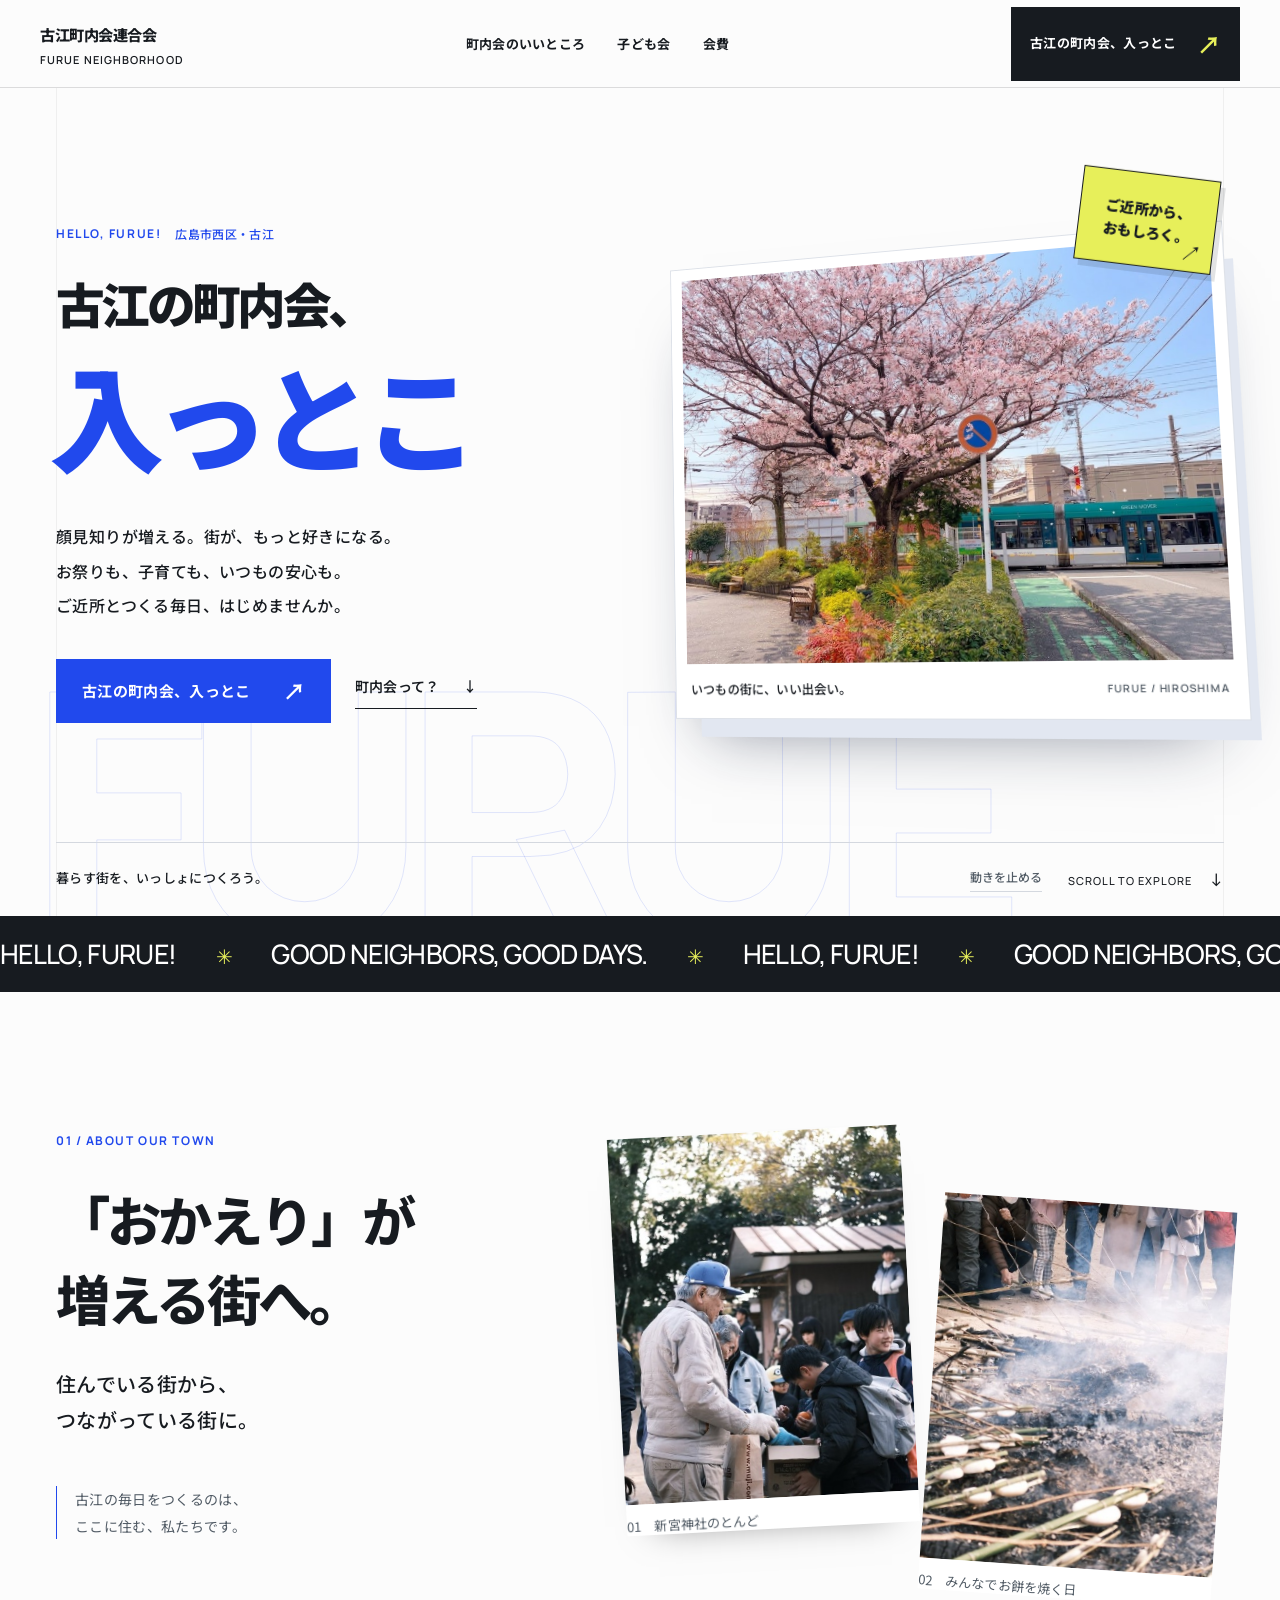
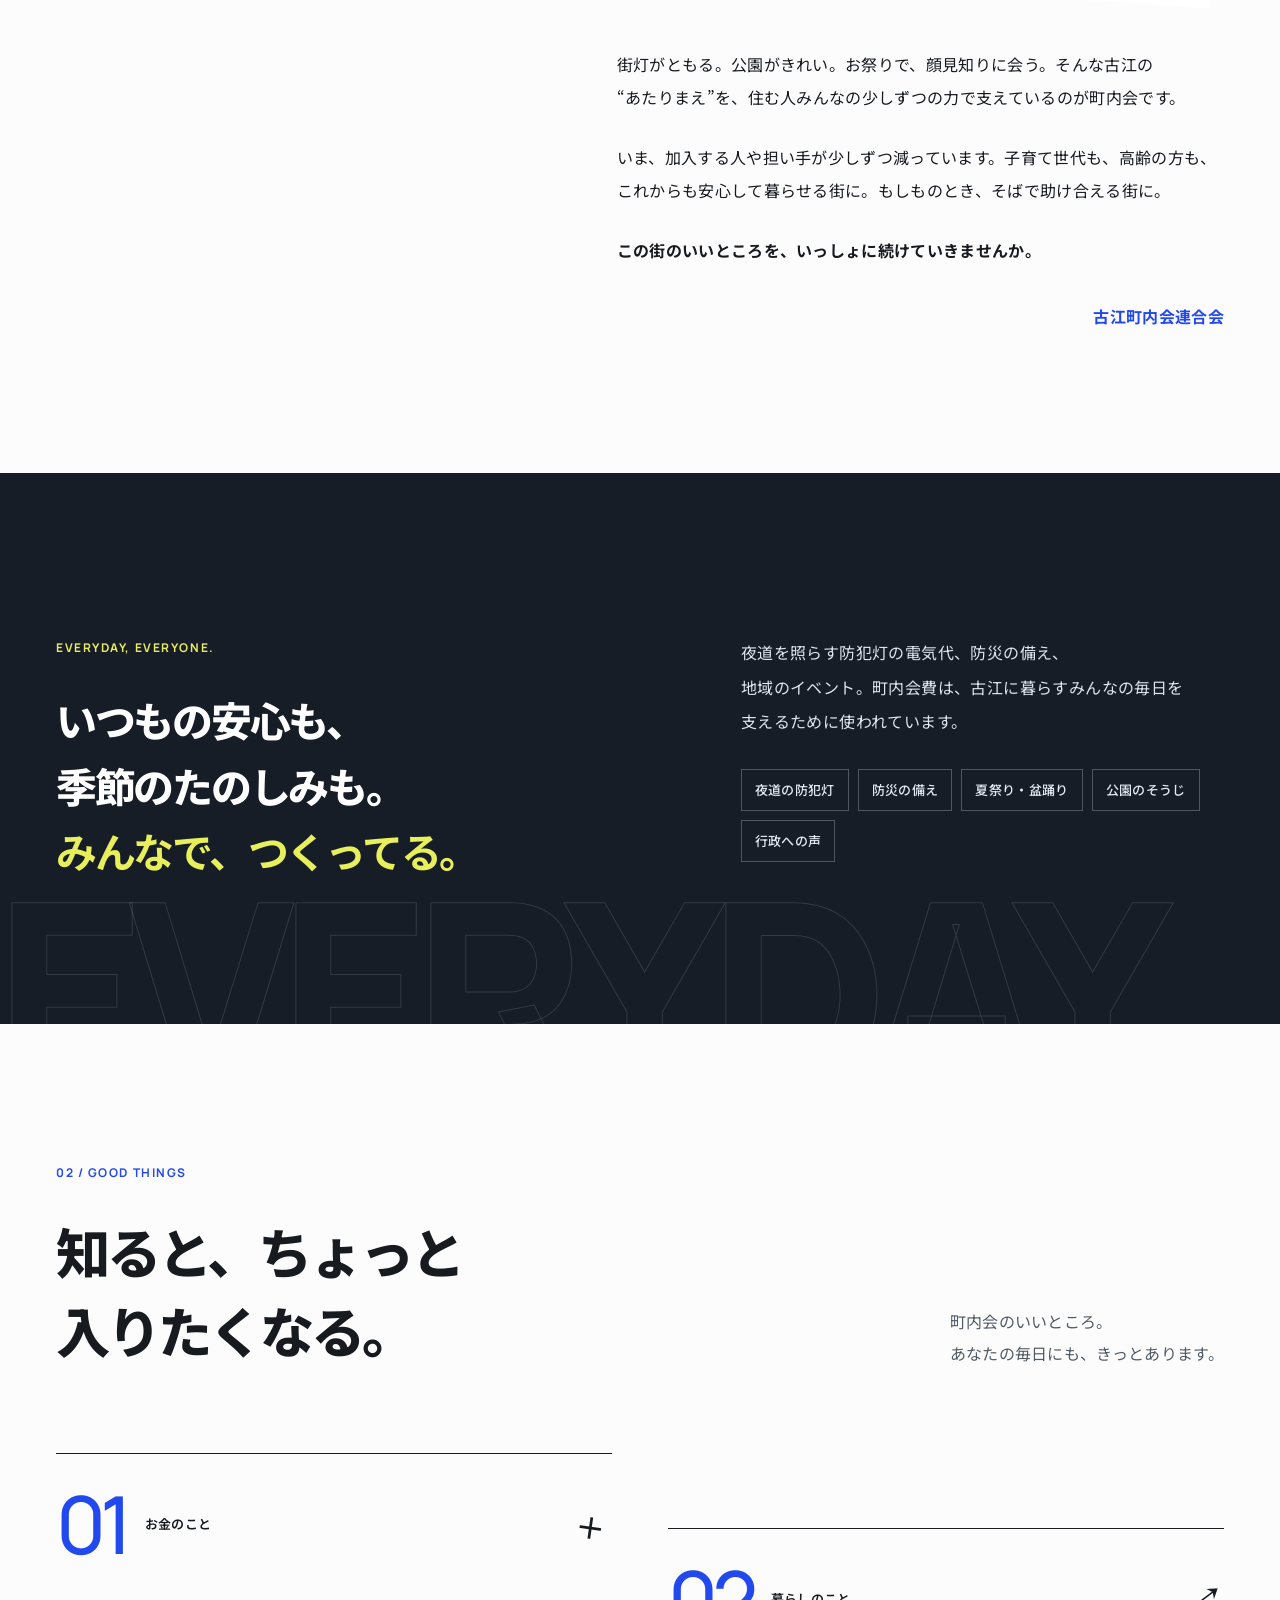
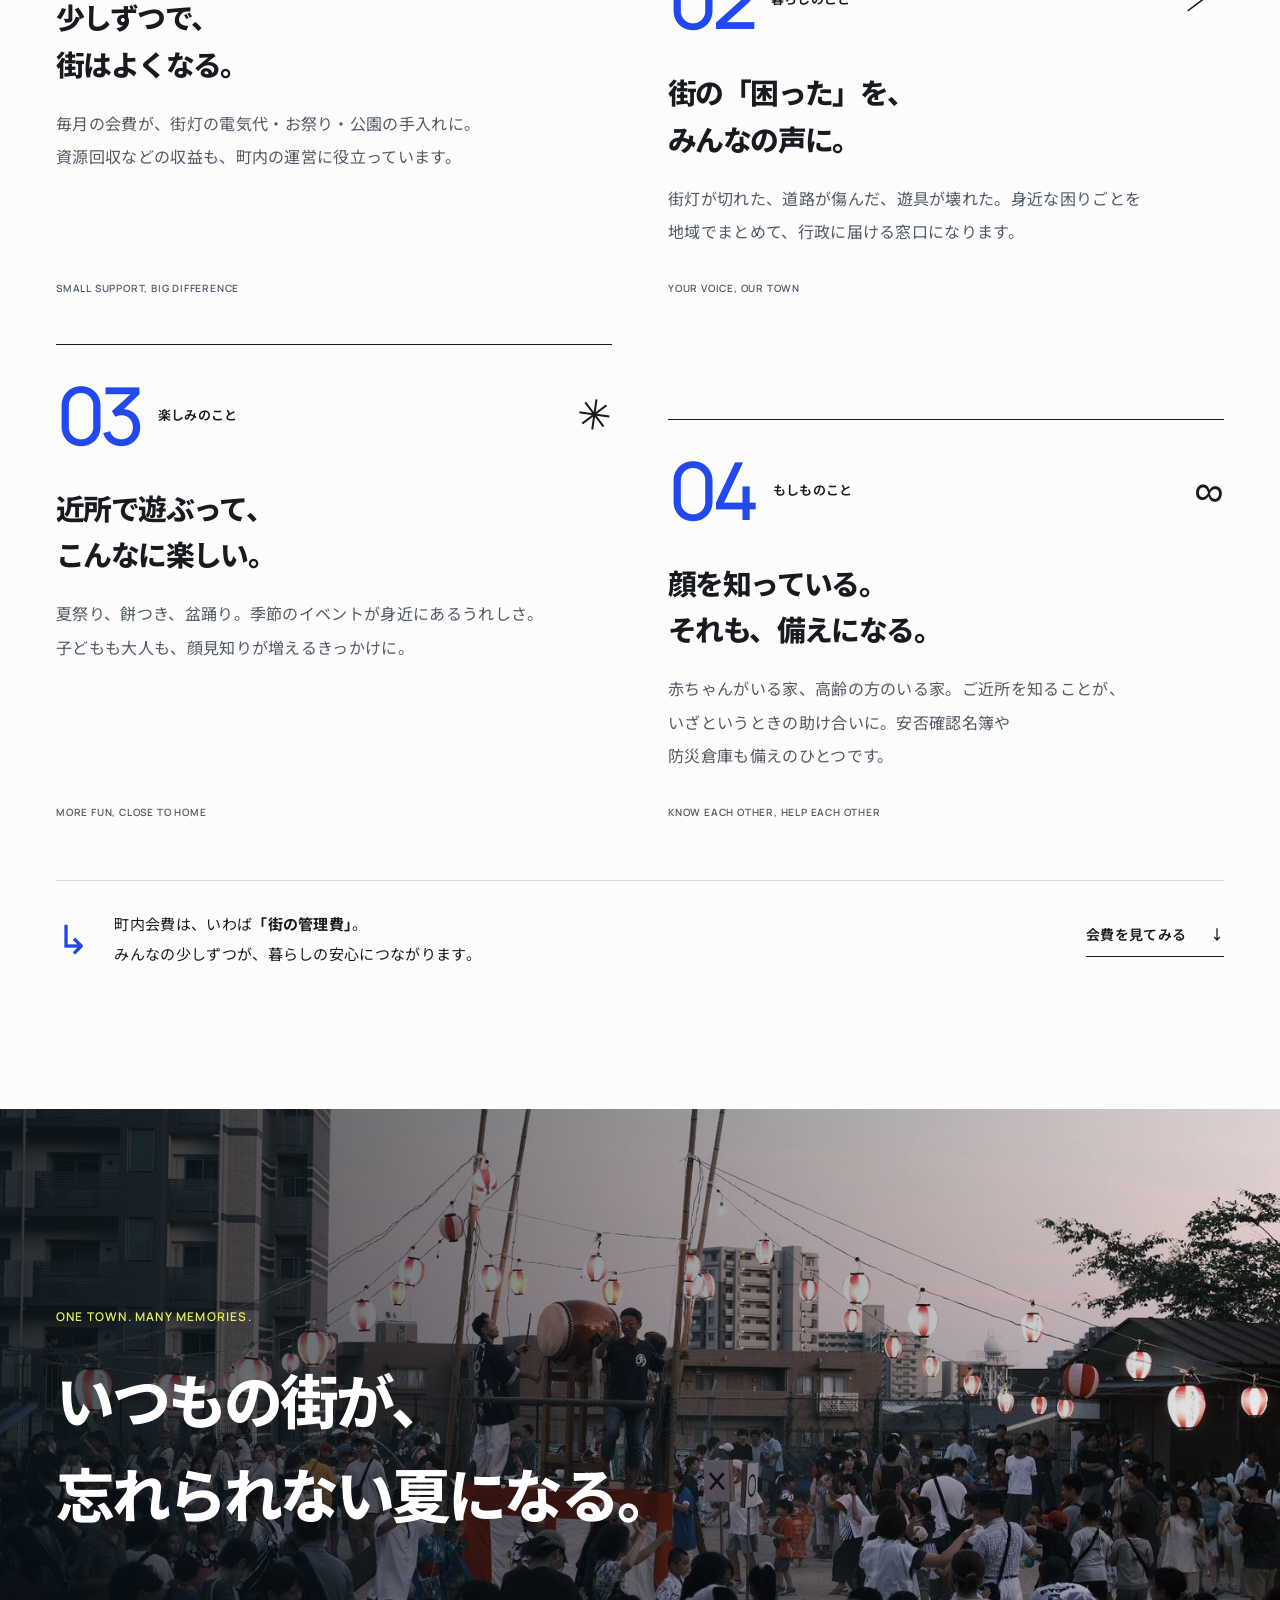
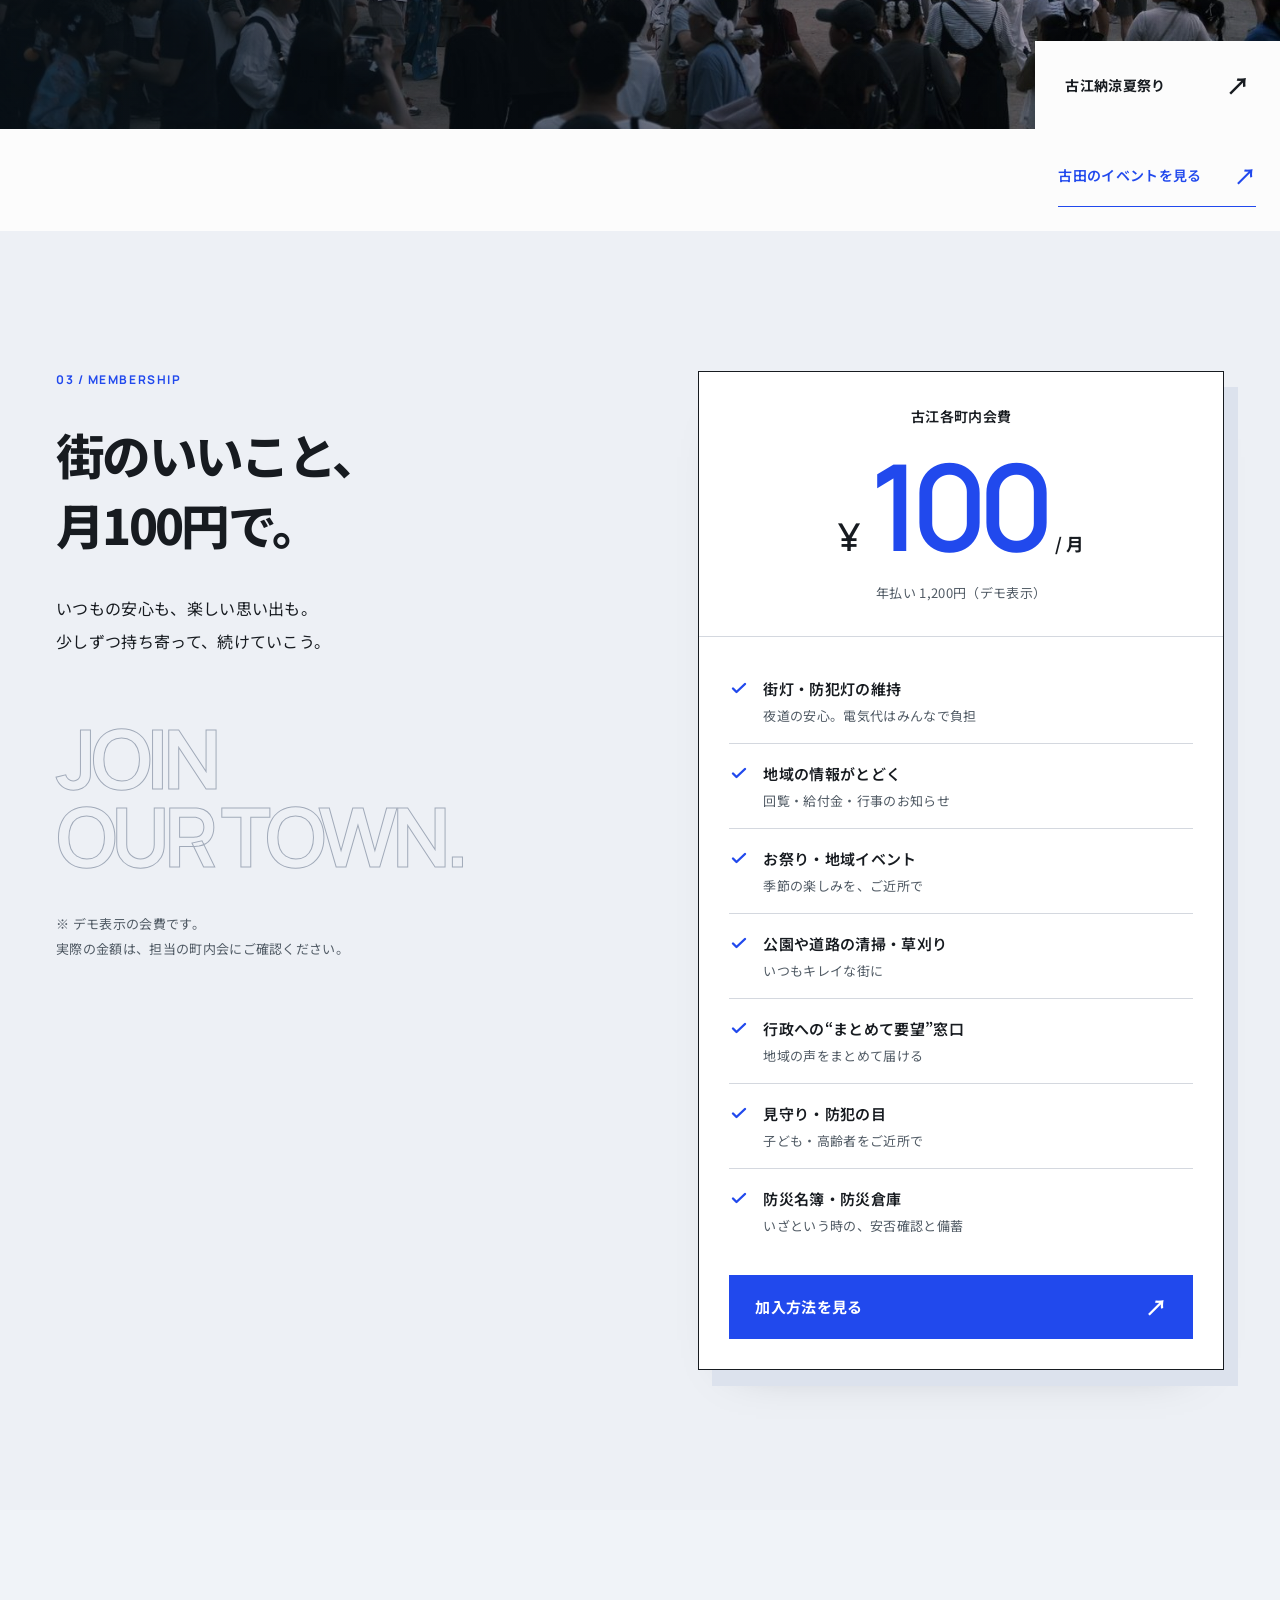
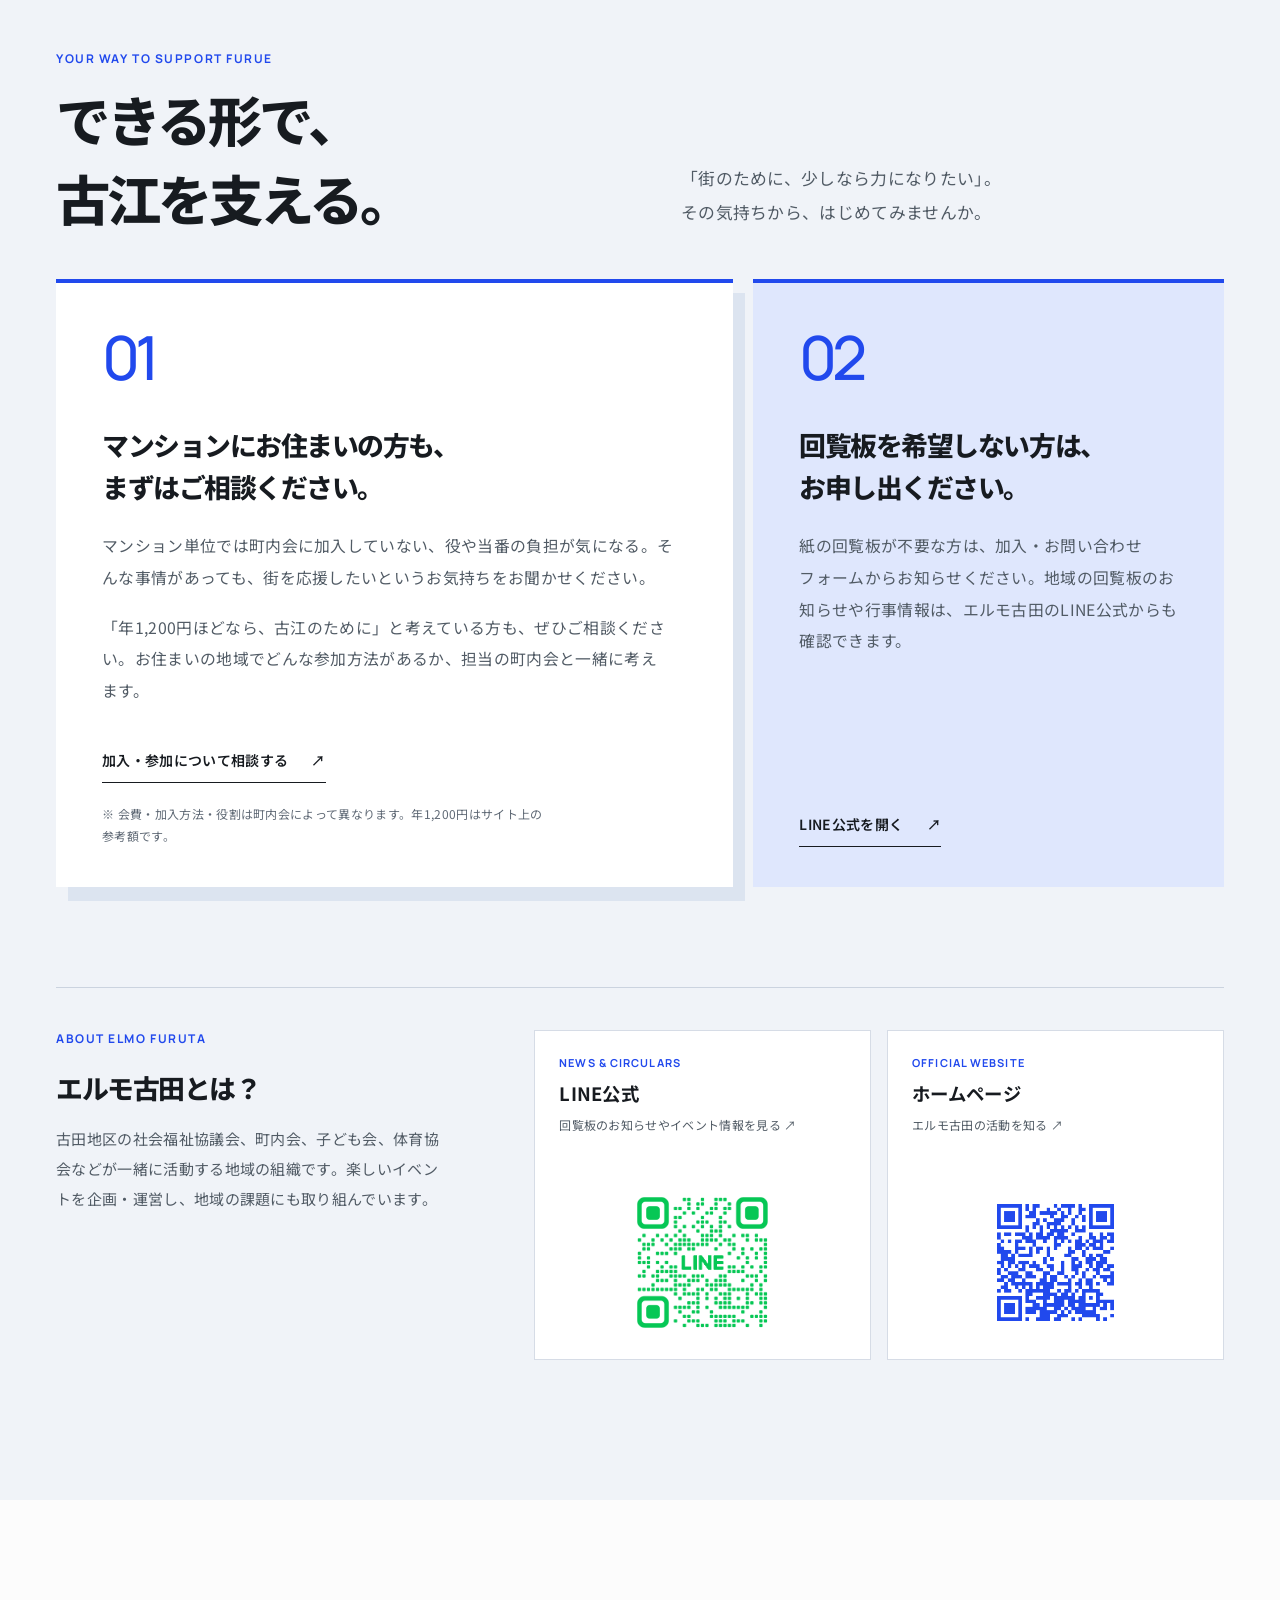
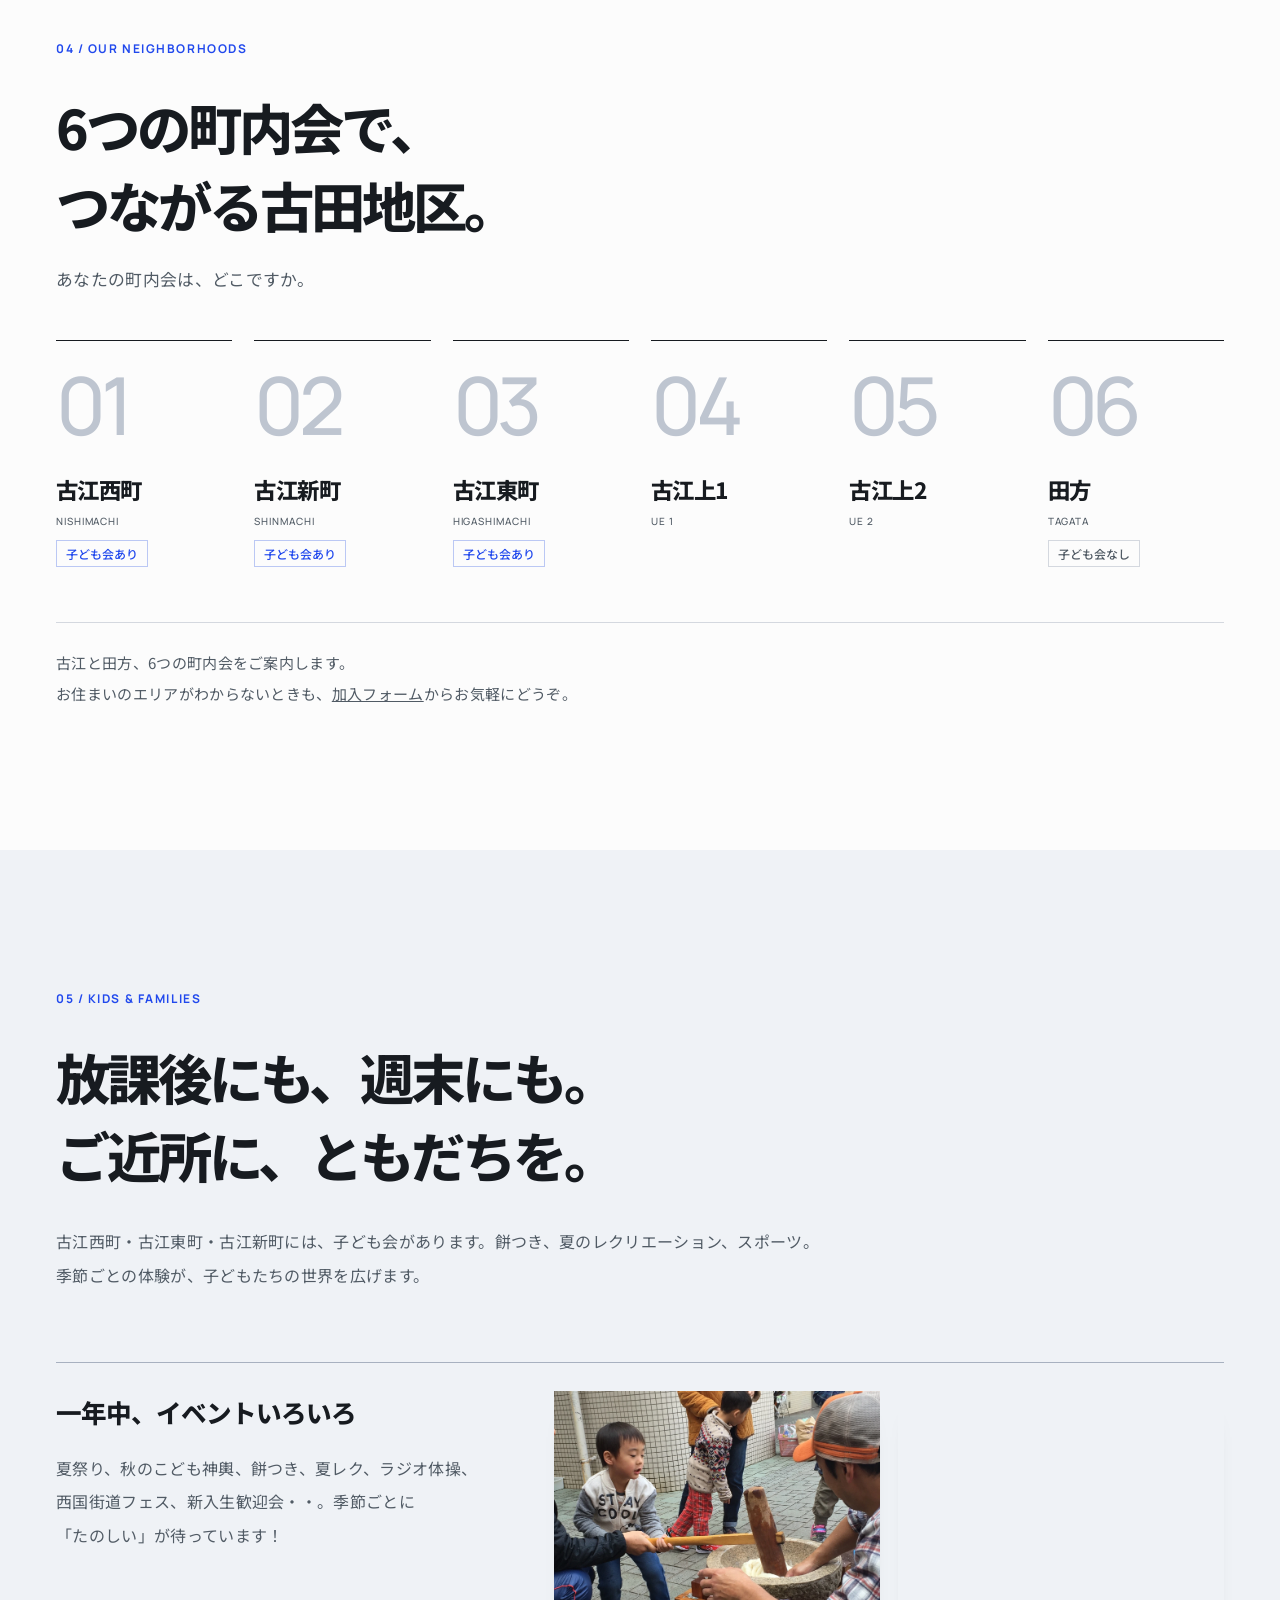
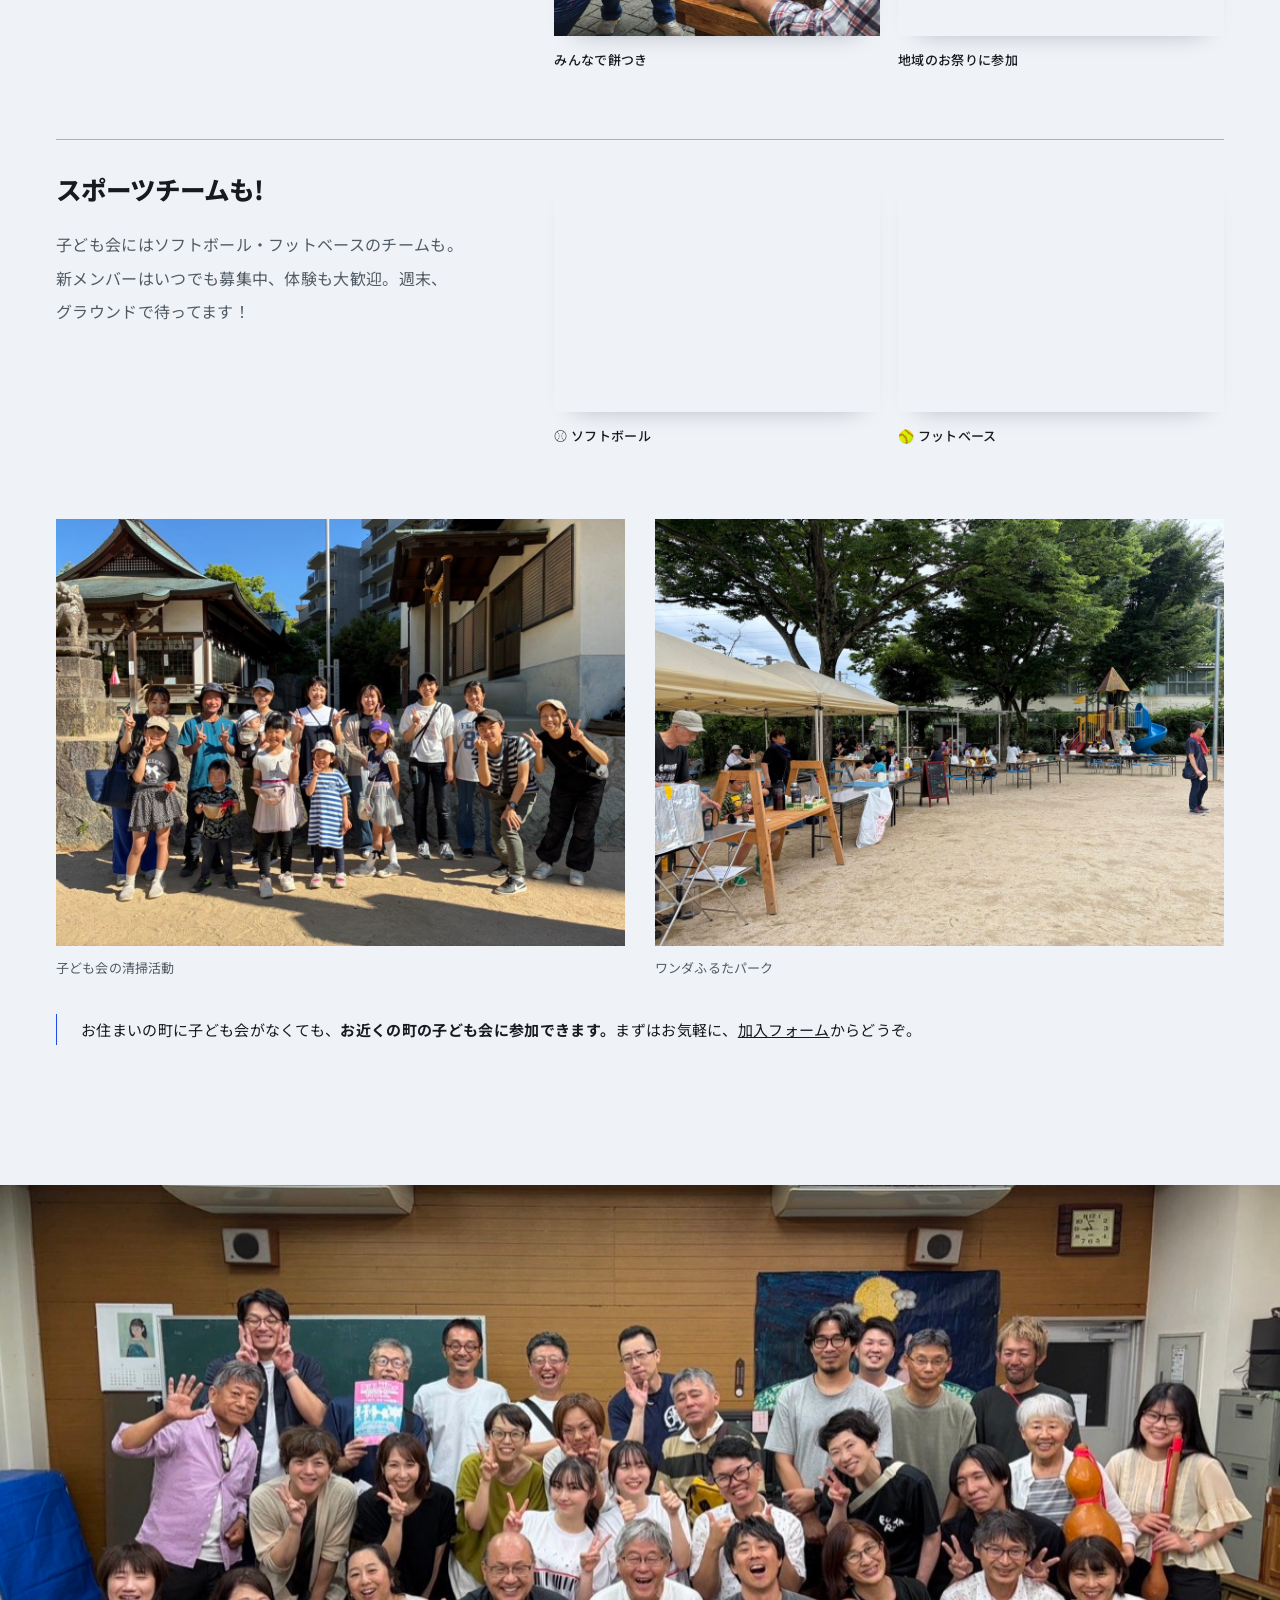
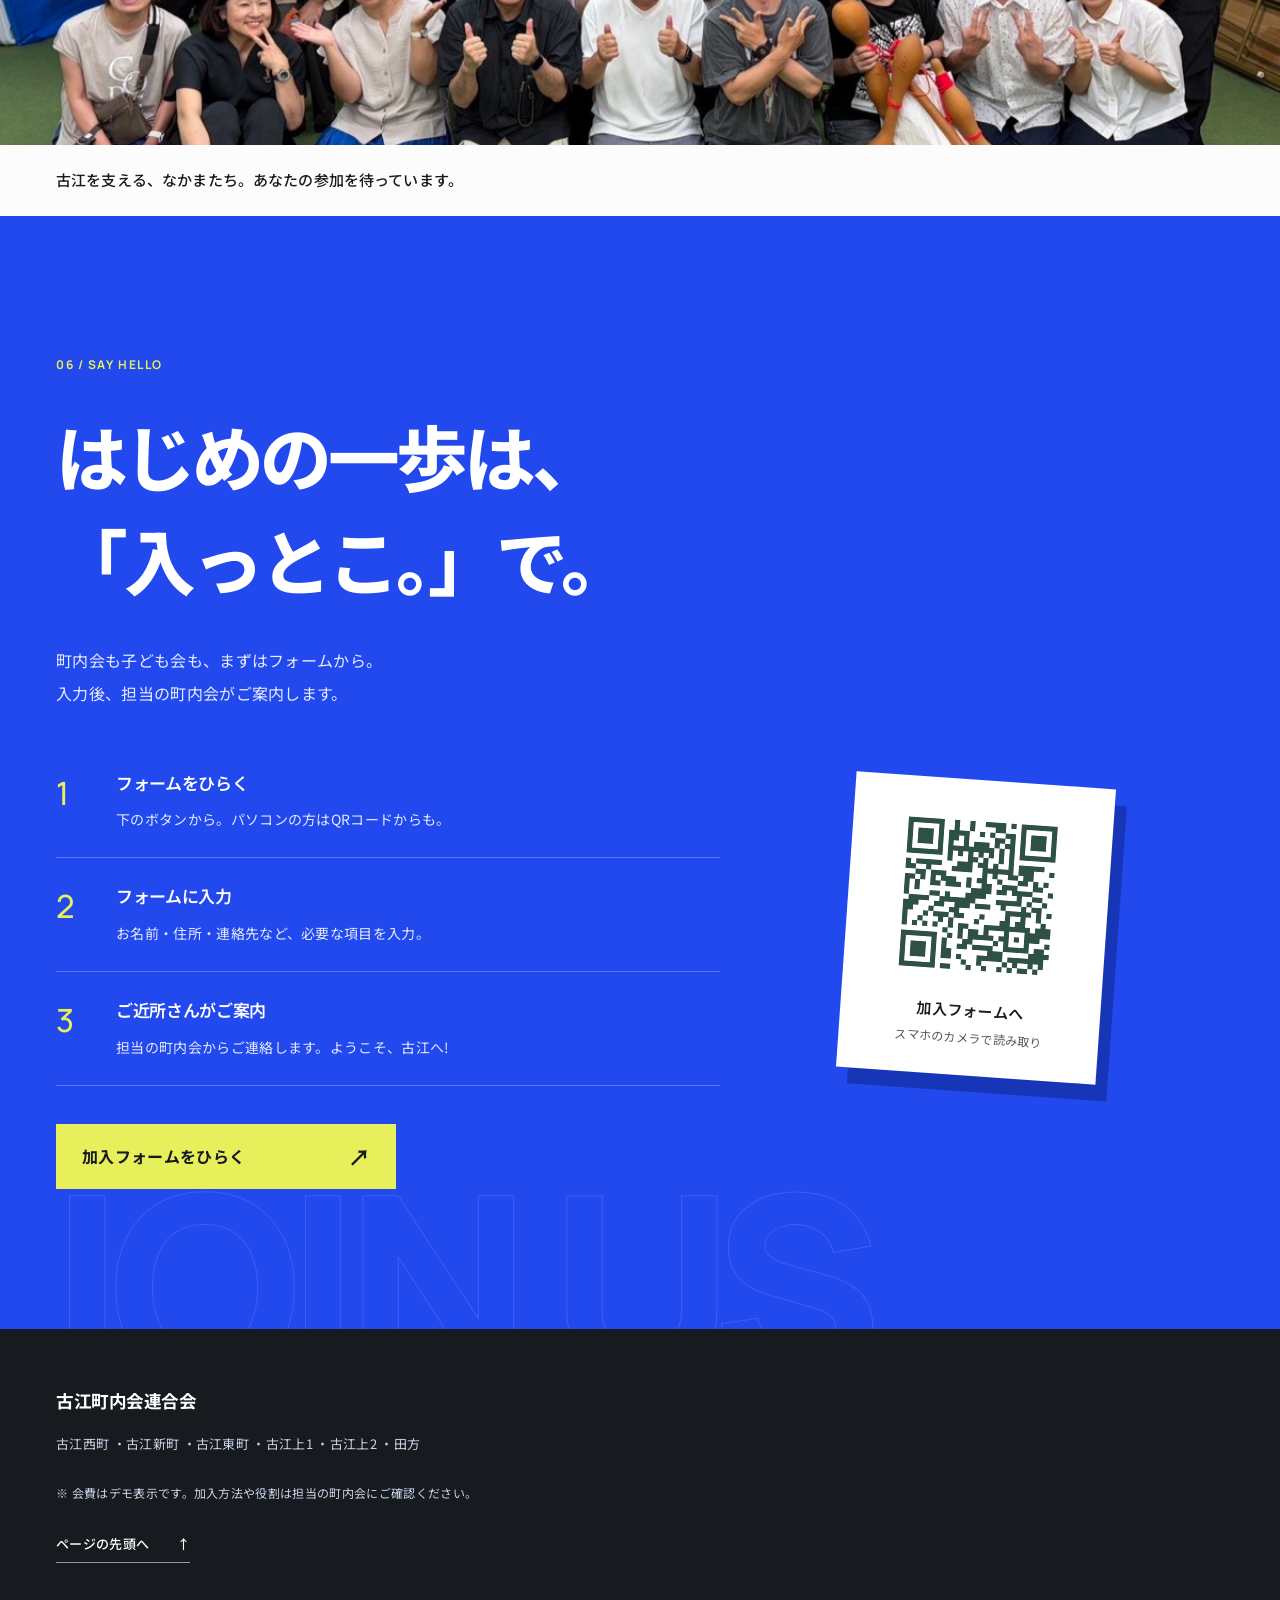
==== index.html @ 0a59c991 "Add Tagata neighborhood to site" ====
<!doctype html>
<html lang="ja" data-theme="light"><head><meta charset="utf-8"><meta name="viewport" content="width=device-width, initial-scale=1"><meta name="robots" content="noindex, nofollow"><meta name="theme-color" content="#244bea"><title>古江の町内会、入っとこ｜古江町内会連合会</title><meta name="description" content="お祭りも、子育ても、いつもの安心も。古江町内会の活動・会費・子ども会・加入方法をご案内します。"><link rel="preconnect" href="https://fonts.googleapis.com"><link rel="preconnect" href="https://fonts.gstatic.com" crossorigin><link href="https://fonts.googleapis.com/css2?family=Manrope:wght@400;500;600;700;800&family=Noto+Sans+JP:wght@400;500;600;700;800;900&display=swap" rel="stylesheet"><link rel="stylesheet" href="styles.css"><link rel="stylesheet" href="editorial.css"><link rel="stylesheet" href="support.css"></head><body><a class="skip-link" href="#main">本文へスキップ</a><div class="scroll-progress" aria-hidden="true"></div><header class="site-header"><a class="brand" href="#top" aria-label="古江町内会連合会 トップへ"><span>古江町内会連合会<small>FURUE NEIGHBORHOOD</small></span></a><nav aria-label="メインメニュー"><a href="#merit">町内会のいいところ</a><a href="#kids">子ども会</a><a href="#fee">会費</a></nav><a class="header-join" href="#join"><span class="header-join-label">古江の町内会、<br>入っとこ</span><span aria-hidden="true">↗</span></a></header>
<main id="main">
<section class="hero" id="top" data-parallax-scene><p class="hero-word" aria-hidden="true" data-parallax="0.12">FURUE</p><div class="hero-grid wrap"><div class="hero-copy"><p class="eyebrow">HELLO, FURUE! <span>広島市西区・古江</span></p><h1><span class="hero-title-top">古江の町内会、</span><span class="accent">入っとこ</span></h1><p class="hero-description"><span class="phrase">顔見知りが増える。</span><span class="phrase">街が、</span><span class="phrase">もっと好きになる。</span><br><span class="phrase">お祭りも、</span><span class="phrase">子育ても、</span><span class="phrase">いつもの安心も。</span><br><span class="phrase">ご近所とつくる毎日、</span><span class="phrase">はじめませんか。</span></p><div class="cta-row"><a class="btn btn-primary" href="#join">古江の町内会、入っとこ<span aria-hidden="true">↗</span></a><a class="text-link" href="#merit">町内会って？ <span aria-hidden="true">↓</span></a></div></div><div class="hero-scene hero-scene--photo" data-parallax-scene><figure class="hero-photo-layer" data-parallax="-0.15" data-tilt><img class="hero-photo" src="images/hero_photo.jpg" width="1024" height="768" alt="満開の桜と電停に停まる路面電車、古江の春の風景" fetchpriority="high"><figcaption>いつもの街に、いい出会い。<span>FURUE / HIROSHIMA</span></figcaption></figure><div class="hello-sticker" data-parallax="0.09"><span>ご近所から、<br>おもしろく。</span><b aria-hidden="true">↗</b></div></div></div><div class="hero-bottom wrap"><span>暮らす街を、いっしょにつくろう。</span><div class="hero-tools"><button class="motion-toggle" type="button" aria-pressed="false" hidden>動きを止める</button><a href="#about">SCROLL TO EXPLORE <span aria-hidden="true">↓</span></a></div></div></section>
<div class="ticker" aria-hidden="true"><div data-marquee>HELLO, FURUE! <span>✳</span> GOOD NEIGHBORS, GOOD DAYS. <span>✳</span> HELLO, FURUE! <span>✳</span> GOOD NEIGHBORS, GOOD DAYS. <span>✳</span></div></div>
<!-- ============ PLEA(お願い) ============ -->
<section class="plea-sec" id="about"><div class="wrap about-grid"><div class="about-heading" data-reveal><p class="eyebrow">01 / ABOUT OUR TOWN</p><h2><span class="heading-line">「おかえり」が</span><span class="heading-line">増える街へ。</span></h2><p class="about-sub">住んでいる街から、<br>つながっている街に。</p><div class="about-note">古江の毎日をつくるのは、<br>ここに住む、私たちです。</div></div><div class="about-body"><div class="plea-photos" data-reveal><figure class="photo-card" data-parallax-scene><div class="photo-window"><img src="images/original-02.jpg" alt="新宮神社のとんどで子どもたちにみかんを手渡す様子" data-parallax="-0.065" width="1200" height="800" loading="lazy" decoding="async"></div><figcaption class="rcap">01　新宮神社のとんど</figcaption></figure><figure class="photo-card" data-parallax-scene><div class="photo-window"><img src="images/original-03.jpg" alt="とんどでお餅を焼く子どもたちと家族" data-parallax="0.05" width="1200" height="800" loading="lazy" decoding="async"></div><figcaption class="rcap">02　みんなでお餅を焼く日</figcaption></figure></div><div class="about-text" data-reveal><p><span class="phrase">街灯がともる。</span><span class="phrase">公園がきれい。</span><span class="phrase">お祭りで、</span><span class="phrase">顔見知りに会う。</span><span class="phrase">そんな古江の</span><span class="phrase">“あたりまえ”を、</span><span class="phrase">住む人みんなの</span><span class="phrase">少しずつの力で</span><span class="phrase">支えているのが</span><span class="phrase">町内会です。</span></p><p><span class="phrase">いま、</span><span class="phrase">加入する人や</span><span class="phrase">担い手が</span><span class="phrase">少しずつ減っています。</span><span class="phrase">子育て世代も、</span><span class="phrase">高齢の方も、</span><span class="phrase">これからも安心して</span><span class="phrase">暮らせる街に。</span><span class="phrase">もしものとき、</span><span class="phrase">そばで助け合える街に。</span></p><p><b><span class="phrase">この街のいいところを、</span><span class="phrase">いっしょに</span><span class="phrase">続けていきませんか。</span></b></p><p class="plea-sign">古江町内会連合会</p></div></div></div></section>

<!-- ============ HOOK ============ -->
<section class="hook" data-parallax-scene><div class="section-word" aria-hidden="true" data-parallax="0.1">EVERYDAY.</div><div class="wrap hook-grid"><div data-reveal><p class="eyebrow">EVERYDAY, EVERYONE.</p><h2><span class="heading-line">いつもの安心も、</span><span class="heading-line">季節のたのしみも。</span><span class="heading-line"><em>みんなで、つくってる。</em></span></h2></div><div class="hook-body" data-reveal><p><span class="phrase">夜道を照らす</span><span class="phrase">防犯灯の電気代、</span><span class="phrase">防災の備え、</span><span class="phrase">地域のイベント。</span><span class="phrase">町内会費は、</span><span class="phrase">古江に暮らす</span><span class="phrase">みんなの毎日を</span><span class="phrase">支えるために</span><span class="phrase">使われています。</span></p><div class="strike-row"><span class="chip">夜道の防犯灯</span><span class="chip">防災の備え</span><span class="chip">夏祭り・盆踊り</span><span class="chip">公園のそうじ</span><span class="chip">行政への声</span></div></div></div></section>

<!-- ============ MERIT ============ -->
<section id="merit"><div class="wrap"><div class="sec-head merit-head" data-reveal><div><p class="eyebrow">02 / GOOD THINGS</p><h2><span class="heading-line">知ると、ちょっと</span><span class="heading-line">入りたくなる。</span></h2></div><p class="lead">町内会のいいところ。<br><span class="phrase">あなたの毎日にも、</span><span class="phrase">きっとあります。</span></p></div><div class="cards">
<article class="card" data-reveal><div class="card-top"><span class="card-number" aria-hidden="true">01</span><span class="card-label">お金のこと</span><span class="card-symbol" aria-hidden="true">＋</span></div><h3>少しずつで、<br>街はよくなる。</h3><p><span class="phrase">毎月の会費が、</span><span class="phrase">街灯の電気代・</span><span class="phrase">お祭り・</span><span class="phrase">公園の手入れに。</span><span class="phrase">資源回収などの</span><span class="phrase">収益も、</span><span class="phrase">町内の運営に</span><span class="phrase">役立っています。</span></p><span class="tag">SMALL SUPPORT, BIG DIFFERENCE</span></article>
<article class="card" data-reveal><div class="card-top"><span class="card-number" aria-hidden="true">02</span><span class="card-label">暮らしのこと</span><span class="card-symbol" aria-hidden="true">↗</span></div><h3>街の「困った」を、<br>みんなの声に。</h3><p><span class="phrase">街灯が切れた、</span><span class="phrase">道路が傷んだ、</span><span class="phrase">遊具が壊れた。</span><span class="phrase">身近な困りごとを</span><span class="phrase">地域でまとめて、</span><span class="phrase">行政に届ける</span><span class="phrase">窓口になります。</span></p><span class="tag">YOUR VOICE, OUR TOWN</span></article>
<article class="card" data-reveal><div class="card-top"><span class="card-number" aria-hidden="true">03</span><span class="card-label">楽しみのこと</span><span class="card-symbol" aria-hidden="true">✳</span></div><h3>近所で遊ぶって、<br>こんなに楽しい。</h3><p><span class="phrase">夏祭り、</span><span class="phrase">餅つき、</span><span class="phrase">盆踊り。</span><span class="phrase">季節のイベントが</span><span class="phrase">身近にあるうれしさ。</span><span class="phrase">子どもも大人も、</span><span class="phrase">顔見知りが増える</span><span class="phrase">きっかけに。</span></p><span class="tag">MORE FUN, CLOSE TO HOME</span></article>
<article class="card" data-reveal><div class="card-top"><span class="card-number" aria-hidden="true">04</span><span class="card-label">もしものこと</span><span class="card-symbol" aria-hidden="true">∞</span></div><h3>顔を知っている。<br>それも、備えになる。</h3><p><span class="phrase">赤ちゃんがいる家、</span><span class="phrase">高齢の方のいる家。</span><span class="phrase">ご近所を知ることが、</span><span class="phrase">いざというときの</span><span class="phrase">助け合いに。</span><span class="phrase">安否確認名簿や</span><span class="phrase">防災倉庫も</span><span class="phrase">備えのひとつです。</span></p><span class="tag">KNOW EACH OTHER, HELP EACH OTHER</span></article>
</div><div class="merit-foot" data-reveal><span aria-hidden="true">↳</span><p>町内会費は、いわば<b>「街の管理費」</b>。<br><span class="phrase">みんなの少しずつが、</span><span class="phrase">暮らしの安心に</span><span class="phrase">つながります。</span></p><a class="text-link" href="#fee">会費を見てみる <span aria-hidden="true">↓</span></a></div></div></section>


<!-- ============ FESTIVAL BANNER ============ -->
<section class="festival-sec" aria-label="古江納涼夏祭り"><figure class="festival" data-parallax-scene><div class="festival-window"><img src="images/original-08.jpg" alt="古江納涼夏祭りで盆踊りを楽しむ地域の人々" data-parallax="-0.2" width="1500" height="1000" loading="lazy" decoding="async"></div><div class="festival-caption"><span>ONE TOWN. MANY MEMORIES.</span><p>いつもの街が、<br>忘れられない夏になる。</p></div><figcaption>古江納涼夏祭り <span aria-hidden="true">↗</span></figcaption></figure><div class="festival-events"><a class="text-link" href="https://www.com-net2.city.hiroshima.jp/furutalmo/furuta_event">古田のイベントを見る <span aria-hidden="true">↗</span></a></div></section>

<!-- ============ PLAN ============ -->
<section class="plan-sec" id="fee">
  <div class="wrap fee-grid">
    <div class="fee-intro" data-reveal><p class="eyebrow">03 / MEMBERSHIP</p><h2><span class="heading-line">街のいいこと、</span><span class="heading-line">月100円で。</span></h2><p class="lead"><span class="phrase">いつもの安心も、</span><span class="phrase">楽しい思い出も。</span><br><span class="phrase">少しずつ持ち寄って、</span><span class="phrase">続けていこう。</span></p><p class="fee-big-word" aria-hidden="true">JOIN<br>OUR TOWN.</p><p class="fee-demo">※ デモ表示の会費です。<br><span class="phrase">実際の金額は、</span><span class="phrase">担当の町内会に</span><span class="phrase">ご確認ください。</span></p></div>
    <div class="plan" data-reveal>
      <div class="plan-top">
        <div class="plan-name">古江各町内会費</div>
        <div class="price">
          <span class="yen">¥</span>
          <span class="num">100</span>
          <span class="per">/ 月</span>
        </div>
        <p class="price-note">年払い 1,200円（デモ表示）</p>
      </div>
      <ul class="plan-list">
        <li><svg class="ck" width="20" height="20" viewBox="0 0 20 20" fill="none" aria-hidden="true"><path d="M4 10.5l3.5 3.5L16 6" stroke="currentColor" stroke-width="2.4" stroke-linecap="round" stroke-linejoin="round"/></svg><div><b>街灯・防犯灯の維持</b><span><span class="phrase">夜道の安心。</span><span class="phrase">電気代はみんなで負担</span></span></div></li>
        <li><svg class="ck" width="20" height="20" viewBox="0 0 20 20" fill="none" aria-hidden="true"><path d="M4 10.5l3.5 3.5L16 6" stroke="currentColor" stroke-width="2.4" stroke-linecap="round" stroke-linejoin="round"/></svg><div><b>地域の情報がとどく</b><span>回覧・給付金・行事のお知らせ</span></div></li>
        <li><svg class="ck" width="20" height="20" viewBox="0 0 20 20" fill="none" aria-hidden="true"><path d="M4 10.5l3.5 3.5L16 6" stroke="currentColor" stroke-width="2.4" stroke-linecap="round" stroke-linejoin="round"/></svg><div><b>お祭り・地域イベント</b><span>季節の楽しみを、ご近所で</span></div></li>
        <li><svg class="ck" width="20" height="20" viewBox="0 0 20 20" fill="none" aria-hidden="true"><path d="M4 10.5l3.5 3.5L16 6" stroke="currentColor" stroke-width="2.4" stroke-linecap="round" stroke-linejoin="round"/></svg><div><b>公園や道路の清掃・草刈り</b><span>いつもキレイな街に</span></div></li>
        <li><svg class="ck" width="20" height="20" viewBox="0 0 20 20" fill="none" aria-hidden="true"><path d="M4 10.5l3.5 3.5L16 6" stroke="currentColor" stroke-width="2.4" stroke-linecap="round" stroke-linejoin="round"/></svg><div><b>行政への“まとめて要望”窓口</b><span>地域の声をまとめて届ける</span></div></li>
        <li><svg class="ck" width="20" height="20" viewBox="0 0 20 20" fill="none" aria-hidden="true"><path d="M4 10.5l3.5 3.5L16 6" stroke="currentColor" stroke-width="2.4" stroke-linecap="round" stroke-linejoin="round"/></svg><div><b>見守り・防犯の目</b><span>子ども・高齢者をご近所で</span></div></li>
        <li><svg class="ck" width="20" height="20" viewBox="0 0 20 20" fill="none" aria-hidden="true"><path d="M4 10.5l3.5 3.5L16 6" stroke="currentColor" stroke-width="2.4" stroke-linecap="round" stroke-linejoin="round"/></svg><div><b>防災名簿・防災倉庫</b><span><span class="phrase">いざという時の、</span><span class="phrase">安否確認と備蓄</span></span></div></li>
      </ul>
      <div class="plan-foot">
        <a class="btn btn-primary" href="#join">加入方法を見る <span aria-hidden="true">↗</span></a>
      </div>
    </div>
  </div>
</section>

<!-- ============ FLEXIBLE PARTICIPATION / ELMO FURUTA ============ -->
<section class="support-sec" id="support">
  <div class="wrap">
    <div class="support-intro" data-reveal>
      <p class="eyebrow">YOUR WAY TO SUPPORT FURUE</p>
      <h2><span class="heading-line">できる形で、</span><span class="heading-line">古江を支える。</span></h2>
      <p class="lead">「街のために、少しなら力になりたい」。<br>その気持ちから、はじめてみませんか。</p>
    </div>
    <div class="support-grid">
      <div class="support-main" data-reveal>
        <span class="support-number" aria-hidden="true">01</span>
        <h3>マンションにお住まいの方も、<br>まずはご相談ください。</h3>
        <p>マンション単位では町内会に加入していない、役や当番の負担が気になる。そんな事情があっても、街を応援したいというお気持ちをお聞かせください。</p>
        <p>「年1,200円ほどなら、古江のために」と考えている方も、ぜひご相談ください。お住まいの地域でどんな参加方法があるか、担当の町内会と一緒に考えます。</p>
        <a class="text-link" href="https://forms.gle/N9uvK8nDU6kY3z2PA" target="_blank" rel="noopener noreferrer">加入・参加について相談する <span aria-hidden="true">↗</span></a>
        <p class="support-note">※ 会費・加入方法・役割は町内会によって異なります。年1,200円はサイト上の参考額です。</p>
      </div>
      <div class="support-circular" data-reveal>
        <span class="support-number" aria-hidden="true">02</span>
        <h3>回覧板を希望しない方は、<br>お申し出ください。</h3>
        <p>紙の回覧板が不要な方は、加入・お問い合わせフォームからお知らせください。地域の回覧板のお知らせや行事情報は、エルモ古田のLINE公式からも確認できます。</p>
        <a class="text-link" href="https://lin.ee/84dRo41" target="_blank" rel="noopener noreferrer">LINE公式を開く <span aria-hidden="true">↗</span></a>
      </div>
    </div>
    <div class="elmo-panel" data-reveal>
      <div class="elmo-intro">
        <p class="eyebrow">ABOUT ELMO FURUTA</p>
        <h3>エルモ古田とは？</h3>
        <p>古田地区の社会福祉協議会、町内会、子ども会、体育協会などが一緒に活動する地域の組織です。楽しいイベントを企画・運営し、地域の課題にも取り組んでいます。</p>
      </div>
      <div class="elmo-links">
        <a class="elmo-link" href="https://lin.ee/84dRo41" target="_blank" rel="noopener noreferrer" aria-label="エルモ古田LINE公式を開く">
          <span class="elmo-link-copy"><span class="elmo-link-kicker">NEWS & CIRCULARS</span><strong>LINE公式</strong><span>回覧板のお知らせやイベント情報を見る <span aria-hidden="true">↗</span></span></span>
          <img src="images/elmo-furuta-line-qr.png" alt="エルモ古田LINE公式のQRコード" width="180" height="180" loading="lazy" decoding="async">
        </a>
        <a class="elmo-link" href="https://www.com-net2.city.hiroshima.jp/furutalmo/" target="_blank" rel="noopener noreferrer" aria-label="エルモ古田ホームページを開く">
          <span class="elmo-link-copy"><span class="elmo-link-kicker">OFFICIAL WEBSITE</span><strong>ホームページ</strong><span>エルモ古田の活動を知る <span aria-hidden="true">↗</span></span></span>
          <img src="images/elmo-furuta-website-qr.png" alt="エルモ古田ホームページのQRコード" width="492" height="492" loading="lazy" decoding="async">
        </a>
      </div>
    </div>
  </div>
</section>

<!-- ============ TOWNS ============ -->
<section id="towns"><div class="wrap"><div class="sec-head" data-reveal><p class="eyebrow">04 / OUR NEIGHBORHOODS</p><h2><span class="heading-line">6つの町内会で、</span><span class="heading-line">つながる古田地区。</span></h2><p class="lead">あなたの町内会は、どこですか。</p></div><div class="towns">
<div class="town" data-reveal><span class="town-index" aria-hidden="true">01</span><h3>古江西町</h3><p>NISHIMACHI</p><p class="kidbadge">子ども会あり</p></div>
<div class="town" data-reveal><span class="town-index" aria-hidden="true">02</span><h3>古江新町</h3><p>SHINMACHI</p><p class="kidbadge">子ども会あり</p></div>
<div class="town" data-reveal><span class="town-index" aria-hidden="true">03</span><h3>古江東町</h3><p>HIGASHIMACHI</p><p class="kidbadge">子ども会あり</p></div>
<div class="town" data-reveal><span class="town-index" aria-hidden="true">04</span><h3>古江上1</h3><p>UE 1</p></div>
<div class="town" data-reveal><span class="town-index" aria-hidden="true">05</span><h3>古江上2</h3><p>UE 2</p></div>
<div class="town" data-reveal><span class="town-index" aria-hidden="true">06</span><h3>田方</h3><p>TAGATA</p><p class="kidbadge kidbadge--none">子ども会なし</p></div></div><p class="renkei"><span class="phrase">古江と田方、</span><span class="phrase">6つの町内会を</span><span class="phrase">ご案内します。</span><br><span class="phrase">お住まいのエリアが</span><span class="phrase">わからないときも、</span><a href="#join">加入フォーム</a>からお気軽にどうぞ。</p></div></section>

<!-- ============ KIDS ============ -->
<section class="kids-sec" id="kids">
  <div class="wrap">
    <div class="sec-head">
      <p class="eyebrow">05 / KIDS &amp; FAMILIES</p>
      <h2><span class="heading-line">放課後にも、週末にも。</span><span class="heading-line">ご近所に、ともだちを。</span></h2>
      <p class="lead" style="margin-top:16px"><span class="phrase">古江西町・</span><span class="phrase">古江東町・</span><span class="phrase">古江新町には、</span><span class="phrase">子ども会があります。</span><span class="phrase">餅つき、</span><span class="phrase">夏のレクリエーション、</span><span class="phrase">スポーツ。</span><span class="phrase">季節ごとの体験が、</span><span class="phrase">子どもたちの世界を</span><span class="phrase">広げます。</span></p>
    </div>
    <div class="kids-grid">
      <div class="kcard" data-reveal>
        <svg class="ic" viewBox="0 0 48 48" fill="none" xmlns="http://www.w3.org/2000/svg" aria-hidden="true">
          <path d="M24 11l3.5 7.1 7.8 1.1-5.6 5.5 1.3 7.8L24 36l-7 3.6 1.3-7.8-5.6-5.5 7.8-1.1z" stroke="var(--moss)" stroke-width="2.2" stroke-linejoin="round"/>
        </svg>
        <h3>一年中、イベントいろいろ</h3>
        <p><span class="phrase">夏祭り、</span><span class="phrase">秋のこども神輿、</span><span class="phrase">餅つき、</span><span class="phrase">夏レク、</span><span class="phrase">ラジオ体操、</span><span class="phrase">西国街道フェス、</span><span class="phrase">新入生歓迎会・・。</span><span class="phrase">季節ごとに</span><span class="phrase">「たのしい」が</span><span class="phrase">待っています！</span></p>
        <div class="event-photos">
          <figure><img src="images/kids-mochitsuki.webp" alt="大人に手伝ってもらいながら杵を持ち、餅つきを楽しむ子ども" width="1600" height="1600" loading="lazy" decoding="async"><figcaption>みんなで餅つき</figcaption></figure>
          <figure><img src="images/kids-festival.webp" alt="青いはっぴを着て、地域のお祭りに参加する子どもたち" width="1600" height="1200" loading="lazy" decoding="async"><figcaption>地域のお祭りに参加</figcaption></figure>
        </div>
      </div>
      <div class="kcard" data-reveal>
        <svg class="ic" viewBox="0 0 48 48" fill="none" xmlns="http://www.w3.org/2000/svg" aria-hidden="true">
          <circle cx="24" cy="24" r="13" stroke="var(--moss)" stroke-width="2.2"/>
          <path d="M15 15c3.5 2.6 3.5 15.4 0 18M33 15c-3.5 2.6-3.5 15.4 0 18" stroke="var(--moss)" stroke-width="2" stroke-linecap="round"/>
        </svg>
        <h3>スポーツチームも!</h3>
        <p><span class="phrase">子ども会には</span><span class="phrase">ソフトボール・</span><span class="phrase">フットベースの</span><span class="phrase">チームも。</span><span class="phrase">新メンバーは</span><span class="phrase">いつでも募集中、</span><span class="phrase">体験も大歓迎。</span><span class="phrase">週末、</span><span class="phrase">グラウンドで</span><span class="phrase">待ってます！</span></p>
        <div class="sport-imgs">
          <figure><img src="images/original-14.jpg" alt="古江の子ども会ソフトボールチームの集合写真" width="1200" height="876" loading="lazy" decoding="async"><figcaption>⚾ ソフトボール</figcaption></figure>
          <figure><img src="images/original-15.jpg" alt="グラウンドで円陣を組む古江の子ども会フットベースチームの写真" width="1200" height="900" loading="lazy" decoding="async"><figcaption>🥎 フットベース</figcaption></figure>
        </div>
      </div>
    </div>
    <div class="kids-real" data-reveal><figure><img src="images/original-16.jpg" alt="子ども会の新宮神社清掃活動に集まった親子" width="1200" height="900" loading="lazy" decoding="async"><figcaption class="rcap">子ども会の清掃活動</figcaption></figure><figure><img src="images/original-17.jpg" alt="ワンダふるたパークの公園イベントの様子" width="1200" height="900" loading="lazy" decoding="async"><figcaption class="rcap">ワンダふるたパーク</figcaption></figure></div>
    <p class="kids-note"><span class="phrase">お住まいの町に</span><span class="phrase">子ども会がなくても、</span><b><span class="phrase">お近くの町の</span><span class="phrase">子ども会に</span><span class="phrase">参加できます。</span></b>まずはお気軽に、<a href="#join">加入フォーム</a>からどうぞ。</p>
  </div>
</section>

<!-- ============ FRIENDS ============ -->
<section class="friends-sec">
  <div class="wrap">
    <figure class="friends" data-parallax-scene>
      <div class="friends-window"><img src="images/original-18.jpg" alt="古江の地域イベントに集まったたくさんの大人たちの集合写真" data-parallax="-0.08" width="1200" height="900" loading="lazy" decoding="async"></div>
      <figcaption class="rcap"><span class="phrase">古江を支える、</span><span class="phrase">なかまたち。</span><span class="phrase">あなたの参加を</span><span class="phrase">待っています。</span></figcaption>
    </figure>
  </div>
</section>

<!-- ============ JOIN ============ -->
<section class="join-sec" id="join" data-parallax-scene><div class="section-word" aria-hidden="true" data-parallax="0.12">JOIN US.</div>
  <div class="wrap">
    <p class="eyebrow" style="justify-content:flex-start">06 / SAY HELLO</p>
    <h2><span class="heading-line">はじめの一歩は、</span><span class="heading-line">「入っとこ。」で。</span></h2>
    <p class="lead"><span class="phrase">町内会も子ども会も、</span><span class="phrase">まずはフォームから。</span><br><span class="phrase">入力後、</span><span class="phrase">担当の町内会が</span><span class="phrase">ご案内します。</span></p>
    <div class="join-grid">
      <div class="steps">
        <div class="step" data-reveal><span class="n">1</span><div><h3>フォームをひらく</h3><p><span class="phrase">下のボタンから。</span><span class="phrase">パソコンの方は</span><span class="phrase">QRコードからも。</span></p></div></div>
        <div class="step" data-reveal><span class="n">2</span><div><h3>フォームに入力</h3><p><span class="phrase">お名前・住所・</span><span class="phrase">連絡先など、</span><span class="phrase">必要な項目を入力。</span></p></div></div>
        <div class="step" data-reveal><span class="n">3</span><div><h3>ご近所さんがご案内</h3><p><span class="phrase">担当の町内会から</span><span class="phrase">ご連絡します。</span><span class="phrase">ようこそ、古江へ!</span></p></div></div>
      </div>
      <div class="qr-card">
        <a href="https://forms.gle/N9uvK8nDU6kY3z2PA" target="_blank" rel="noopener"><img class="qr-img" src="images/original-19.png" alt="加入フォームのQRコード" width="420" height="420" loading="lazy" decoding="async"></a>
        <p class="qcap">加入フォームへ</p>
        <p class="qsub">スマホのカメラで読み取り</p>
      </div>
    </div>
    <div class="cta-row" style="margin-top:38px">
      <a class="btn btn-primary" href="https://forms.gle/N9uvK8nDU6kY3z2PA" target="_blank" rel="noopener">加入フォームをひらく <span aria-hidden="true">↗</span></a>
    </div>
  </div>
</section>

<!-- ============ FOOTER ============ -->
</main>
<footer>
  <div class="wrap">
    <div class="logo">古江町内会連合会</div>
    <p><span class="phrase">古江西町 ・ </span><span class="phrase">古江新町 ・ </span><span class="phrase">古江東町 ・ </span><span class="phrase">古江上1 ・ </span><span class="phrase">古江上2 ・ </span><span class="phrase">田方</span></p>
    <p class="demo-note"><span class="phrase">※ 会費はデモ表示です。</span><span class="phrase">加入方法や役割は</span><span class="phrase">担当の町内会にご確認ください。</span></p><a class="footer-top" href="#top">ページの先頭へ <span aria-hidden="true">↑</span></a>
  </div>
</footer>

<script src="script.js" defer></script></body></html>
---- styles.css ----
:root{--paper:#fff;--paper-2:#eff3ff;--ink:#19283f;--ink-soft:#4e5c70;--line:#d6dce8;--moss:#244bea;--moss-deep:#172953;--sky:#244bea;--sand:#ffd54a;--card:#fff;--blue:#244bea;--orange:#ff663d;--yellow:#ffd54a;--maxw:1240px;--shadow:none;color-scheme:light}
*{box-sizing:border-box}html{scroll-behavior:smooth;scroll-padding-top:110px}body{margin:0;background:var(--paper);color:var(--ink);font-family:"Noto Sans JP",sans-serif;font-size:1rem;line-height:1.9;-webkit-font-smoothing:antialiased}body,p,figure,h1,h2,h3{margin:0}a{color:inherit}button,a{-webkit-tap-highlight-color:transparent}button{font:inherit}img{display:block;max-width:100%;height:auto}svg{display:block}h1,h2,h3{font-weight:900;line-height:1.4;letter-spacing:-.035em}h2{font-size:clamp(2rem,4vw,3.65rem)}h3{font-size:1.3rem}p{overflow-wrap:anywhere}a:focus-visible,button:focus-visible{outline:3px solid var(--orange);outline-offset:5px}.wrap{width:calc(100% - 96px);max-width:var(--maxw);margin:auto}section{padding:112px 0}.skip-link{position:fixed;left:16px;top:12px;transform:translateY(-160%);background:var(--ink);color:#fff;padding:12px;z-index:300}.skip-link:focus{transform:none}.scroll-progress{position:fixed;left:0;top:0;height:4px;transform:scaleX(0);transform-origin:left;width:100%;background:var(--orange);z-index:200;pointer-events:none}.site-header{height:94px;padding:0 3.5%;display:flex;align-items:center;justify-content:space-between;gap:24px;background:rgba(255,255,255,.96);border-bottom:1px solid var(--line);position:sticky;top:0;z-index:100}.brand{display:flex;align-items:center;gap:12px;text-decoration:none;font-size:1rem;font-weight:900;white-space:nowrap}.brand small{display:block;font:600 .75rem/1.5 "Manrope",sans-serif;letter-spacing:.11em;margin-top:3px}.site-header nav{display:flex;gap:28px;font-size:.875rem;font-weight:700}.site-header nav a{text-decoration:none;position:relative}.site-header nav a:after{content:"";position:absolute;bottom:-5px;left:0;width:100%;height:2px;background:var(--blue);transform:scaleX(0);transform-origin:left;transition:transform .2s}.site-header nav a:hover:after{transform:scaleX(1)}.header-join{display:flex;align-items:center;gap:20px;text-decoration:none;background:var(--yellow);border:1.5px solid var(--ink);border-radius:6px;padding:10px 19px;font-weight:900;font-size:.875rem}.header-join span{font-size:1.4rem}.eyebrow{font:600 .875rem/1.5 "Manrope",sans-serif;letter-spacing:.12em;color:var(--blue);margin-bottom:22px;display:flex;gap:14px;align-items:center}.eyebrow:before{content:"";height:9px;width:9px;border-radius:50%;background:currentColor;flex:none}.eyebrow span{font-family:"Noto Sans JP",sans-serif;letter-spacing:.03em;font-size:.8125rem}.hero{padding:64px 0 24px;overflow:clip}.hero-grid{display:grid;grid-template-columns:47% 53%;align-items:center;min-height:590px}.hero-copy{position:relative;z-index:3;padding-bottom:16px}.hero h1{font-size:clamp(3rem,5.55vw,5.3rem);line-height:1.27;letter-spacing:-.055em;white-space:nowrap}.accent{color:var(--blue)}.hero-description{margin-top:28px;font-size:1rem;font-weight:500;line-height:2}.cta-row{display:flex;align-items:center;flex-wrap:wrap;gap:26px;margin-top:30px}.btn{display:inline-flex;align-items:center;justify-content:space-between;gap:36px;font-size:1rem;font-weight:900;border:1.5px solid var(--ink);border-radius:6px;padding:17px 26px;text-decoration:none;transition:transform .2s,box-shadow .2s;line-height:1.6}.btn-primary{color:#fff;background:var(--blue);border-color:var(--blue)}.btn span{font-size:1.5rem;line-height:1}.btn:hover{transform:translate(-2px,-3px);box-shadow:4px 5px 0 var(--ink)}.btn-ghost{background:transparent}.text-link{font-size:.9375rem;font-weight:700;text-decoration:none;border-bottom:1px solid currentColor;padding-bottom:6px}.text-link span{margin-left:20px}.hero-scene{min-height:580px;position:relative;align-self:stretch;isolation:isolate}.hero-art-layer{position:absolute;width:125%;left:-5%;top:38px;z-index:-1}.hero-art{width:100%;height:auto}.hello-sticker{position:absolute;top:2px;right:0;width:132px;height:132px;border-radius:50%;background:var(--orange);color:var(--ink);display:flex;flex-direction:column;align-items:center;justify-content:center;rotate:12deg;font-size:1.05rem;font-weight:900;line-height:1.55;border:6px solid #fff}.hello-sticker b{font:500 2rem/1 "Manrope",sans-serif}.hero-snapshot{position:absolute;width:224px;right:12%;bottom:4px;background:#fff;border:1px solid var(--ink);padding:9px 9px 10px;rotate:-8deg;box-shadow:7px 9px 0 rgba(25,40,63,.09)}.hero-snapshot img{width:100%;aspect-ratio:1.65;object-fit:cover}.hero-snapshot figcaption{font-size:.8125rem;font-weight:700;line-height:1.5;text-align:center;margin-top:8px}.hero-location{position:absolute;right:-25px;bottom:22px;writing-mode:vertical-rl;font:500 .75rem "Manrope",sans-serif;letter-spacing:.16em}.hero-bottom{display:flex;justify-content:space-between;align-items:center;margin-top:30px;padding-top:18px;border-top:1px solid var(--line);font-size:.8125rem;font-weight:500}.hero-bottom a{text-decoration:none;font:500 .75rem "Manrope",sans-serif;letter-spacing:.09em}.hero-bottom a span{display:inline-block;margin-left:15px;font-size:1.1rem}.ticker{padding:17px 0;background:var(--blue);color:white;overflow:hidden;font:600 2rem/1.2 "Manrope",sans-serif;letter-spacing:.02em}.ticker>div{white-space:nowrap;width:max-content}.ticker span{color:var(--yellow);padding:0 32px}.sec-head{margin-bottom:44px}.sec-head h2{margin-bottom:18px}.lead{font-size:1.05rem;color:var(--ink-soft);max-width:40em;line-height:1.95}.plea-sec{background:#f3f5fa}.plea{max-width:780px;margin:auto;display:flex;flex-direction:column;gap:20px;color:var(--ink-soft);font-size:1rem;line-height:2}.plea-lead{font-size:clamp(1.65rem,3vw,2.5rem);font-weight:900;color:var(--ink);line-height:1.5}.plea b{color:var(--ink)}.plea-sign{align-self:flex-end;font-weight:700;color:var(--blue)}.plea-photos,.kids-real{display:grid;grid-template-columns:1fr 1fr;gap:24px}.plea-photos{margin:20px 0}.plea-photos img,.kids-real img{width:100%;aspect-ratio:3/2;object-fit:cover;border-radius:4px}.rcap{font-size:.875rem;line-height:1.5;margin-top:12px;color:var(--ink-soft)}.hook{background:var(--ink);color:#fff}.hook .eyebrow{color:var(--yellow)}.hook h2{font-size:clamp(2rem,4.5vw,4rem)}.hook h2 em{font-style:normal;color:var(--yellow)}.hook p{max-width:40em;margin-top:26px;color:#d8e1f2}.strike-row{display:flex;flex-wrap:wrap;gap:12px;margin-top:30px}.chip{font-size:.9375rem;font-weight:500;border:1px solid #65728b;padding:9px 18px;border-radius:50px}.cards{display:grid;grid-template-columns:1fr 1fr;gap:24px}.card{padding:34px;background:#f0f4ff;display:flex;flex-direction:column;gap:16px;border:1px solid var(--line);border-radius:8px}.card:nth-child(2){background:#fff1df}.card:nth-child(3){background:#fff0e9}.card:nth-child(4){background:#edf5ed}.card .ic{width:80px;height:80px;object-fit:contain}.card p{font-size:1rem;color:var(--ink-soft)}.card .tag{font-size:.875rem;font-weight:700;margin-top:auto;color:var(--blue)}.card.wide{grid-column:1/-1;flex-direction:row;gap:24px;align-items:center;background:#fff;border:0;border-top:1px solid var(--line);padding:30px 0 0}.card.wide .ic{width:52px;flex:none}.card.wide .txt{display:grid;gap:10px}.festival-sec{padding:0}.festival{position:relative;overflow:hidden;background:var(--ink)}.festival img{width:100%;height:520px;object-fit:cover}.festival figcaption{padding:18px 24px;background:var(--ink);color:#fff;font-weight:700}.festival-sec>.wrap{max-width:none;width:100%}.plan-sec{background:var(--yellow)}.plan{max-width:620px;margin:auto;background:#fff;border:2px solid var(--ink);border-radius:10px;box-shadow:10px 10px 0 var(--ink)}.plan-top{padding:32px;border-bottom:1px dashed var(--ink);text-align:center}.plan-name{font-size:.9375rem;font-weight:700}.price{display:flex;align-items:baseline;justify-content:center;gap:10px;line-height:1.3}.price .num{font:700 7rem/1.3 "Manrope",sans-serif;letter-spacing:-.07em}.price .yen{font:600 2.5rem "Manrope",sans-serif}.price .per{font-size:1.1rem;font-weight:700}.price-note{font-size:.875rem;color:var(--ink-soft)}.plan-list{list-style:none;margin:0;padding:22px 36px}.plan-list li{display:flex;gap:14px;padding:13px 0;border-bottom:1px solid var(--line)}.plan-list li:last-child{border:0}.plan-list .ck{flex:none;margin-top:4px;color:var(--blue)}.plan-list span{display:block;font-size:.875rem;color:var(--ink-soft)}.plan-foot{padding:0 36px 36px}.plan-foot .btn{width:100%}.towns{display:grid;grid-template-columns:repeat(6,minmax(0,1fr));gap:16px}.town{border-top:2px solid var(--ink);padding:24px 12px;text-align:center}.town .roof{width:100px;margin:0 auto 18px}.town h3{font-size:1.2rem}.town p{font:500 .8125rem "Manrope",sans-serif;letter-spacing:.08em;margin-top:8px;color:var(--ink-soft)}.town .kidbadge{font-family:inherit;font-size:.875rem;letter-spacing:0;color:var(--blue);margin-top:12px}.renkei{text-align:center;margin-top:30px;font-size:.9375rem;color:var(--ink-soft)}.kids-sec{background:#eef3ff}.kids-grid{display:grid;grid-template-columns:1fr 1fr;gap:24px}.kcard{padding:32px;background:#fff;border:1px solid var(--line);border-radius:8px;display:flex;flex-direction:column;gap:16px}.kcard .ic{width:48px;height:48px}.kcard p{font-size:1rem;color:var(--ink-soft)}.sport-imgs{display:grid;grid-template-columns:1fr 1fr;gap:16px;margin-top:12px}.sport-imgs img{width:100%;aspect-ratio:1.4;object-fit:cover;border-radius:4px}.sport-imgs figcaption{font-size:.875rem;font-weight:700;margin-top:8px}.kids-real{margin-top:32px}.kids-note{margin-top:32px;padding:22px;background:#fff;border-left:4px solid var(--blue);font-size:1rem}.friends-sec{padding:0}.friends-sec .wrap{width:100%;max-width:none}.friends{position:relative;overflow:hidden}.friends img{width:100%;max-height:650px;aspect-ratio:2.5;object-fit:cover;object-position:center 40%}.friends .rcap{margin:0;padding:20px 48px;color:var(--ink);font-weight:700}.join-sec{background:var(--blue);color:#fff}.join-sec .eyebrow{color:var(--yellow)}.join-sec .lead{color:#e8ecff;margin-top:22px}.join-grid{display:grid;grid-template-columns:1fr 280px;gap:60px;margin-top:44px;max-width:940px}.steps{display:flex;flex-direction:column;gap:26px}.step{display:flex;gap:24px}.step .n{font:600 2rem "Manrope",sans-serif;color:var(--yellow);flex:none;border-bottom:1px solid #8093ff;width:44px;align-self:flex-start}.step h3{font-size:1.2rem;margin-bottom:5px}.step p{font-size:.9375rem;color:#e4eaff}.qr-card{background:#fff;color:var(--ink);padding:25px;border:2px solid var(--ink);border-radius:6px;rotate:3deg;align-self:center;text-align:center}.qr-img{width:180px;height:180px;margin:auto}.qcap{font-weight:700;margin-top:10px}.qsub{font-size:.8125rem;color:var(--ink-soft)}.join-sec .btn-primary{background:var(--yellow);color:var(--ink);border-color:var(--ink)}footer{padding:38px 0;background:var(--ink);color:#fff}footer .logo{font-size:1.15rem;font-weight:900}footer p{font-size:.875rem;margin-top:12px;color:#cbd4e7}footer .demo-note{font-size:.8125rem;color:#cbd4e7;margin-top:22px}
@media(min-width:1600px){.hero-art-layer{width:122%;left:-3%}.hero-scene{min-height:620px}}
@media(max-width:1050px){.wrap{width:calc(100% - 64px)}.site-header nav{gap:20px}.site-header nav a:first-child{display:none}.hero-grid{grid-template-columns:49% 51%;min-height:520px}.hero h1{font-size:5.7vw}.hero-scene{min-height:520px}.hero-art-layer{top:65px}.hello-sticker{width:108px;height:108px;font-size:.875rem}.hero-snapshot{width:190px;right:6%}.hero-description{font-size:.9375rem}.cta-row{gap:18px}.hero .btn{padding:16px 20px;gap:18px}.towns{gap:10px}.town{padding:24px 3px}.town h3{font-size:1.05rem}}
@media(max-width:760px){html{scroll-padding-top:85px}.wrap{width:calc(100% - 40px)}section{padding:76px 0}.site-header{height:76px;padding:0 20px;gap:12px}.brand{font-size:.875rem;gap:8px}.brand small{font-size:.625rem;letter-spacing:.07em}.site-header nav{display:none}.header-join{padding:8px 11px;font-size:.8125rem;gap:8px}.header-join span{font-size:1.1rem}.hero{padding:36px 0 20px}.hero-grid{display:block;min-height:0}.hero-copy{padding-bottom:0}.hero .eyebrow{font-size:.8125rem;margin-bottom:20px}.hero .eyebrow span{font-size:.75rem}.hero h1{font-size:clamp(2.4rem,9.7vw,4.4rem)}.hero-description{font-size:1rem;margin-top:22px}.hero .cta-row{margin-top:25px;gap:22px}.hero .btn{padding:16px 20px;gap:24px}.hero-scene{min-height:390px;margin-top:15px}.hero-art-layer{width:110%;left:-5%;top:5px}.hello-sticker{top:-24px;right:3px;width:104px;height:104px;z-index:1}.hero-snapshot{width:172px;bottom:0;right:10%;rotate:-7deg}.hero-location{right:0;bottom:5px;font-size:.6875rem}.hero-bottom{margin-top:32px;gap:14px}.hero-bottom>span{font-size:.75rem;max-width:11em}.hero-bottom a{font-size:.6875rem}.ticker{font-size:1.5rem;padding:15px 0}.ticker span{padding:0 22px}h2{font-size:clamp(1.85rem,7.3vw,2.8rem)}h3{font-size:1.25rem}.sec-head{margin-bottom:30px}.eyebrow{font-size:.875rem;margin-bottom:16px}.cards,.kids-grid{grid-template-columns:1fr}.card,.kcard{padding:28px}.card.wide{align-items:flex-start}.card.wide .ic{width:36px}.plea-photos,.kids-real{gap:14px}.plea-lead{font-size:1.8rem}.plea p{line-height:1.95}.hook h2{font-size:2rem}.chip{font-size:.875rem;padding:7px 13px}.festival img{height:360px}.price .num{font-size:6rem}.plan-top{padding:28px 20px}.plan-list{padding:16px 24px}.plan-foot{padding:8px 24px 26px}.plan{box-shadow:6px 6px 0 var(--ink)}.towns{grid-template-columns:repeat(2,1fr);gap:16px}.town:last-child{grid-column:1/-1}.town h3{font-size:1.2rem}.town .roof{width:85px}.renkei{text-align:left}.sport-imgs{gap:12px}.kids-note{padding:20px}.friends img{aspect-ratio:1.45;max-height:none}.friends .rcap{padding:20px;font-size:.875rem}.join-grid{grid-template-columns:1fr;gap:36px}.qr-card{display:none}.join-sec .cta-row{margin-top:28px!important}.join-sec .btn{width:100%;justify-content:space-between}.step{gap:18px}.step h3{font-size:1.125rem}footer{padding:34px 0}footer p{line-height:1.9}}
@media(min-width:540px) and (max-width:760px){.hero-scene{min-height:500px}.hero-art-layer{top:0}.hero-snapshot{width:210px}.hello-sticker{width:126px;height:126px;font-size:1rem}}
@media(max-width:370px){.site-header{padding:0 14px}.brand small{display:none}.hero .cta-row{gap:16px}.hero .btn{gap:12px;padding:15px 17px}.text-link{font-size:.875rem}.hero-scene{min-height:340px}.hello-sticker{width:90px;height:90px;font-size:.8125rem}.hero-snapshot{width:150px}.hero-description br{display:none}}
@media(prefers-reduced-motion:reduce){html{scroll-behavior:auto}*,*:before,*:after{animation:none!important;transition:none!important}[data-parallax],[data-marquee]{transform:none!important}.scroll-progress{display:none}}
.about-grid{display:grid;grid-template-columns:39% 1fr;gap:7%}.about-sub{font-size:1.2rem;font-weight:700;line-height:1.8;margin-top:26px}.about-note{display:inline-block;margin-top:60px;border-left:3px solid var(--orange);padding-left:18px;font-size:.9375rem;color:var(--ink-soft)}.about-body .plea-photos{margin:0 0 55px;align-items:start;gap:24px}.photo-card:nth-child(2){margin-top:48px}.photo-window{position:relative;overflow:hidden;aspect-ratio:4/5;border-radius:4px}.photo-window img{position:absolute;width:100%;height:calc(100% + 100px);max-width:none;top:-50px;object-fit:cover;border-radius:0}.about-text{display:grid;gap:22px}.about-text p{line-height:2}.about-text .plea-sign{text-align:right;margin-top:6px}.hook-grid{display:grid;grid-template-columns:1.35fr 1fr;gap:9%;align-items:center}.hook h2{font-size:clamp(2rem,3.4vw,3.1rem)}.hook-body p{margin-top:0;line-height:2}.merit-head{display:flex;justify-content:space-between;align-items:flex-end;gap:32px}.merit-head .lead{padding-bottom:18px}.card-top{display:flex;gap:18px;align-items:center;margin-bottom:12px}.card-number{font:500 3.6rem/1 "Manrope",sans-serif;letter-spacing:-.04em;color:var(--blue)}.card-label{font-size:.875rem;font-weight:700}.card-symbol{font:500 3.5rem/1 "Manrope",sans-serif;margin-left:auto;color:var(--blue);rotate:8deg}.card:nth-child(2) .card-number,.card:nth-child(2) .card-symbol{color:#9c5600}.card:nth-child(3) .card-number,.card:nth-child(3) .card-symbol{color:#bd3c1b}.card:nth-child(4) .card-number,.card:nth-child(4) .card-symbol{color:#2d6941}.card h3{font-size:1.65rem;line-height:1.5}.card .tag{font:500 .75rem/1.5 "Manrope",sans-serif;letter-spacing:.06em;padding-top:12px}.card p{max-width:31em}.merit-foot{display:flex;gap:22px;align-items:center;margin-top:34px;border-top:1px solid var(--line);padding-top:28px}.merit-foot>span{font:400 2.5rem "Manrope",sans-serif;color:var(--blue)}.merit-foot p{font-size:1rem}.merit-foot .text-link{margin-left:auto;white-space:nowrap}.festival-window{position:relative;height:560px;overflow:hidden}.festival-window img{position:absolute;top:-80px;width:100%;height:calc(100% + 160px);object-position:center 45%}.festival-window:after{content:"";position:absolute;inset:0;background:linear-gradient(90deg,rgba(10,20,40,.8),rgba(10,20,40,.03));pointer-events:none}.festival-caption{position:absolute;left:max(48px,calc((100vw - 1240px)/2));top:50%;translate:0 -55%;color:#fff;max-width:calc(100% - 60px)}.festival-caption>span{font:500 .875rem "Manrope",sans-serif;letter-spacing:.12em;color:var(--yellow)}.festival-caption p{font-size:clamp(2rem,4.2vw,4rem);font-weight:900;line-height:1.5;letter-spacing:-.035em;margin-top:22px}.festival figcaption{position:absolute;bottom:0;right:0;display:flex;gap:60px;align-items:center;background:var(--yellow);color:var(--ink);font-size:1rem;padding:17px 30px}.festival figcaption span{font-size:1.5rem}.fee-grid{display:grid;grid-template-columns:.9fr 1fr;gap:10%;align-items:center}.fee-intro .lead{margin-top:24px;color:var(--ink)}.fee-big-word{font:700 clamp(3rem,5vw,5rem)/1 "Manrope",sans-serif;letter-spacing:-.04em;margin-top:40px;color:#874900}.fee-demo{font-size:.875rem;color:#493e20;margin-top:34px;line-height:1.8}.fee-grid .plan{width:100%;max-width:none}.price .num{font-size:6rem}.towns{gap:22px}.town{text-align:left;padding:22px 0 24px;position:relative}.town-index{display:block;font:500 4.6rem/1 "Manrope",sans-serif;letter-spacing:-.04em;margin-bottom:22px;color:var(--blue)}.town:nth-child(2) .town-index{color:#aa4b09}.town:nth-child(3) .town-index{color:#307342}.town:nth-child(4) .town-index{color:#ad4170}.town:nth-child(5) .town-index{color:#6850bf}.town .kidbadge{display:inline-block;border:1px solid #b9c6fb;padding:4px 9px;background:#f2f5ff;border-radius:3px;font-weight:700}.renkei{text-align:left;border-top:1px solid var(--line);padding-top:24px}.kids-sec .sec-head .lead{max-width:50em}.kids-sec .kcard .ic{color:var(--blue)}.kids-sec .kcard{border-top:4px solid var(--blue)}.kids-real{margin-top:42px}.friends-window{position:relative;overflow:hidden;height:500px}.friends-window img{position:absolute;top:-65px;width:100%;height:calc(100% + 130px);max-height:none;aspect-ratio:auto;object-position:center 35%}.friends .rcap{background:var(--yellow);padding:20px 48px}.join-sec h2{font-size:clamp(2.4rem,5.1vw,4.5rem)}.join-sec .cta-row .btn{min-width:360px;font-size:1.125rem}.qr-card{border-color:#fff;box-shadow:8px 8px 0 #1934a4}.footer-top{display:inline-block;color:#fff;font-size:.875rem;margin-top:26px;text-decoration:none;border-bottom:1px solid #8b99b3;padding-bottom:5px}.footer-top span{margin-left:24px}.hero-tools{display:flex;align-items:center;gap:26px}.motion-toggle{border:0;border-bottom:1px solid var(--line);color:var(--ink-soft);background:transparent;padding:5px 0;cursor:pointer;font-size:.75rem;line-height:1.5}.motion-toggle:hover{color:var(--blue)}[data-parallax]{transform:translate3d(0,var(--motion-y,0px),0)}[data-marquee]{transform:translate3d(var(--motion-x,0px),0,0)}[data-reveal].will-reveal{opacity:0;translate:0 24px;transition:opacity .7s ease,translate .7s cubic-bezier(.2,.7,.2,1)}[data-reveal].is-visible{opacity:1;translate:0 0}.motion-paused [data-parallax],.motion-paused [data-marquee]{transform:none!important}.motion-paused [data-reveal]{opacity:1;translate:none;transition:none}
@media(max-width:1050px){.about-grid{grid-template-columns:37% 1fr;gap:6%}.hook-grid{gap:5%}.fee-grid{gap:6%}.fee-intro h2{font-size:2.8rem}.plan-list{padding:20px 26px}.plan-foot{padding:0 26px 26px}.towns{gap:16px}.hero-tools{gap:16px}.hero-art-layer{top:40px;width:138%;left:-10%}.hero .eyebrow{gap:9px}}
@media(max-width:760px){.brand small{font-size:.75rem;letter-spacing:0}.hero-art-layer{top:5px;width:110%;left:-5%}.about-grid,.hook-grid,.fee-grid{grid-template-columns:1fr;gap:36px}.about-note{margin-top:26px}.about-body .plea-photos{gap:16px;margin:0 0 38px}.photo-card:nth-child(2){margin-top:32px}.photo-window{aspect-ratio:3/4}.about-text{gap:20px}.hook h2{font-size:clamp(1.85rem,6.9vw,2.6rem)}.merit-head{display:block}.merit-head .lead{padding-bottom:0;margin-top:20px}.card h3{font-size:1.5rem}.card-top{gap:16px}.card-number{font-size:3rem}.card-symbol{font-size:3rem}.card .tag{font-size:.75rem}.merit-foot{flex-wrap:wrap;gap:14px}.merit-foot p{font-size:.9375rem;flex:1}.merit-foot .text-link{margin-left:45px}.festival-window{height:430px}.festival-caption{left:24px;top:44%}.festival-caption p{font-size:clamp(1.8rem,7vw,2.8rem);margin-top:18px}.festival-caption>span{font-size:.75rem;letter-spacing:.06em}.festival figcaption{font-size:.875rem;padding:14px 20px;gap:42px}.fee-intro h2{font-size:2.4rem}.fee-big-word{display:none}.fee-demo{margin-top:22px}.fee-grid{gap:30px}.fee-intro .lead{font-size:1rem}.plan-foot{padding:4px 24px 28px}.towns{gap:20px}.town:last-child{grid-column:auto}.town-index{font-size:3.5rem;margin-bottom:14px}.town h3{font-size:1.2rem}.town .kidbadge{font-size:.8125rem;padding:3px 7px}.town p{font-size:.75rem}.friends-window{height:360px}.friends-window img{object-position:center 40%}.friends .rcap{padding:18px 20px;font-size:.875rem}.join-sec h2{font-size:clamp(2.15rem,8vw,3.3rem)}.join-sec .cta-row .btn{min-width:0;font-size:1rem}.hero-bottom{align-items:flex-end}.hero-tools{flex-direction:column;gap:8px;align-items:flex-end}.motion-toggle{font-size:.75rem}.hero-location{font-size:.75rem}.hero-bottom a{font-size:.75rem}.hero-bottom>span{font-size:.8125rem}.hero .eyebrow span{font-size:.75rem}}
@media(max-width:390px){.brand small{display:none}.hero-description br{display:none}.hero h1{font-size:9.6vw}.hero .eyebrow{flex-wrap:wrap;row-gap:6px}.hero-scene{min-height:340px}.hero-snapshot{width:154px}.hero-copy .cta-row{gap:16px}.hero-copy .text-link span{margin-left:10px}}
@media(prefers-reduced-motion:reduce){html{scroll-behavior:auto}*,*:before,*:after{animation:none!important;transition:none!important}[data-parallax],[data-marquee]{transform:none!important}[data-reveal].will-reveal{opacity:1;translate:none}.scroll-progress{display:none}}
@media print{.site-header,.hero-tools,.scroll-progress,.ticker,.hello-sticker,.footer-top{display:none!important}section{padding:30px 0}a{color:inherit}.wrap{width:100%}[data-reveal].will-reveal{opacity:1;translate:none}[data-parallax]{transform:none}.hero-grid{display:block}.hero-scene{min-height:400px}.hero-art-layer{width:80%;left:10%;top:0}.hero-snapshot{display:none}.fee-grid,.about-grid{display:block}.qr-card{display:block;rotate:none}.plan{break-inside:avoid;box-shadow:none}}

.header-join .header-join-label{font-size:inherit;line-height:1.45}
@media(min-width:761px){.header-join-label br{display:none}}
@media(max-width:390px){.site-header{gap:8px}.brand{font-size:.8125rem}.header-join{gap:6px}.header-join .header-join-label{font-size:.75rem}}

/* The supplied spring photograph is the hero; keep the cherry tree and tram fully visible. */
.hero-scene.hero-scene--photo{display:flex;flex-direction:column;justify-content:center;min-height:0;padding:48px 0 34px 30px}
.hero-photo-layer{position:relative;width:100%;margin:0}
.hero-photo{display:block;width:100%;height:auto;aspect-ratio:4/3;border-radius:8px}
.hero-photo-layer figcaption{display:flex;justify-content:space-between;flex-wrap:wrap;gap:6px 16px;margin-top:14px;font-size:.875rem;font-weight:700;line-height:1.6}
.hero-photo-layer figcaption span{align-self:center;font:500 .75rem/1.5 "Manrope",sans-serif;letter-spacing:.07em;color:var(--ink-soft)}
.hero-scene--photo .hello-sticker{top:2px;right:-12px;z-index:1}
@media(max-width:1050px){.hero-scene.hero-scene--photo{padding-left:22px}.hero-scene--photo .hello-sticker{right:-5px;top:25px}}
@media(max-width:760px){.hero-scene.hero-scene--photo{margin-top:38px;padding:34px 0 24px}.hero-photo{border-radius:6px}.hero-photo-layer figcaption{margin-top:12px;font-size:.8125rem}.hero-scene--photo .hello-sticker{top:-34px;right:0}}
@media print{.hero-scene.hero-scene--photo{padding:20px 0}.hero-photo-layer{max-width:650px;margin:auto}}

.event-photos{display:grid;grid-template-columns:repeat(2,minmax(0,1fr));gap:18px;align-items:start;margin-top:12px}
.event-photos figure{min-width:0;margin:0}
.event-photos img{display:block;width:100%;height:auto;aspect-ratio:4/3;object-fit:cover;object-position:center;border-radius:6px}
.event-photos figcaption{margin-top:10px;font-size:.875rem;font-weight:700;line-height:1.6;color:var(--ink)}
@media(max-width:560px){.event-photos{grid-template-columns:1fr;gap:24px}.event-photos figcaption{margin-top:8px}}
---- editorial.css ----
/* Editorial direction: strong typography, open space and layered local photographs. */
:root{--paper:#fcfcfc;--paper-2:#f0f2f5;--ink:#171b20;--ink-soft:#515b65;--line:#d4d8df;--blue:#2149ed;--moss:#2149ed;--moss-deep:#172339;--yellow:#e7ef5a;--orange:#2149ed;--maxw:1400px;--font-latin:"Manrope",sans-serif;--font-ja:"Noto Sans JP",sans-serif}
html{scroll-padding-top:105px}
body{font-family:var(--font-ja);font-weight:400;line-height:2;letter-spacing:.02em;overflow-wrap:normal}
p{overflow-wrap:normal;word-break:normal;line-break:strict;text-wrap:pretty}
.phrase{display:inline-block;vertical-align:top;white-space:nowrap;max-width:100%}
.heading-line{display:block;white-space:nowrap}
h1,h2,h3{font-family:var(--font-ja);font-weight:800;letter-spacing:-.055em;line-height:1.45;text-wrap:balance}
h2{font-size:clamp(2rem,4.25vw,4.2rem)}
.wrap{width:calc(100% - 112px)}
section{padding:140px 0}
section>.wrap{position:relative;z-index:1}
::selection{background:var(--blue);color:white}
.site-header{height:88px;padding:0 40px;background:rgba(252,252,252,.92);backdrop-filter:blur(16px);border-color:rgba(23,27,32,.14)}
.brand{font-size:.95rem;font-weight:800;letter-spacing:-.03em}
.brand small{font-family:var(--font-latin);font-size:.6875rem;font-weight:600;letter-spacing:.1em}
.site-header nav{gap:32px;font-size:.8125rem}
.header-join{background:var(--ink);color:white;border-color:var(--ink);border-radius:0;padding:12px 18px;font-weight:700;font-size:.8125rem}
.header-join>span:last-child{color:var(--yellow);font-size:1.5rem}
.eyebrow{font-family:var(--font-latin);font-size:.75rem;font-weight:700;letter-spacing:.13em;color:var(--blue);margin-bottom:30px}
.eyebrow:before{display:none}
.eyebrow span{font-family:var(--font-ja);font-size:.75rem;font-weight:500}
.hero{position:relative;isolation:isolate;padding:96px 0 24px;overflow:clip;background:#fcfcfc}
.hero:before{content:"";position:absolute;left:56px;right:56px;top:0;bottom:0;border-left:1px solid rgba(23,27,32,.055);border-right:1px solid rgba(23,27,32,.055);pointer-events:none}
.hero-grid{grid-template-columns:49% 51%;min-height:600px;align-items:center}
.hero-copy{padding:0 0 20px;z-index:2}
.hero h1{font-size:clamp(2rem,3.8vw,3.8rem);line-height:1.25;font-weight:900;letter-spacing:-.075em}
.hero-title-top{display:block}
.hero h1 .accent{display:block;font-size:clamp(5rem,9vw,9rem);line-height:1.27;letter-spacing:-.085em;margin-left:-.065em;margin-top:7px;color:var(--blue)}
.hero-description{margin-top:32px;font-size:1rem;font-weight:500;line-height:2.15;letter-spacing:.025em;max-width:29em}
.hero-word{position:absolute;left:2%;bottom:-.21em;z-index:0;font:800 clamp(11rem,27vw,30rem)/1 var(--font-latin);letter-spacing:-.085em;color:transparent;-webkit-text-stroke:1px rgba(33,73,237,.13);white-space:nowrap;pointer-events:none;text-wrap:nowrap}
.cta-row{gap:24px;margin-top:36px}
.btn{border-radius:0;font-weight:700;font-size:.9375rem;padding:19px 25px;gap:32px;border-width:1px;transition:background .25s,color .25s,transform .3s,box-shadow .3s}
.btn:hover{transform:translateY(-4px);box-shadow:0 16px 30px -20px rgba(20,35,80,.65)}
.btn-primary:hover{background:var(--ink);border-color:var(--ink);color:white}
.btn span{transition:transform .3s;font-size:1.4rem}
.btn:hover span{transform:translate(3px,-3px)}
.text-link{font-size:.875rem;font-weight:600;padding-bottom:8px}
.hero-scene.hero-scene--photo{padding:36px 0 56px 28px;justify-content:center;perspective:1400px;position:relative;z-index:1}
.hero-photo-layer{padding:12px 12px 18px;background:white;border:1px solid #dde1e8;transform:perspective(1400px) translate3d(0,var(--motion-y,0px),0) rotateX(var(--tilt-x,3deg)) rotateY(var(--tilt-y,-8deg)) rotateZ(-2deg);box-shadow:18px 28px 0 -10px #e2e7f1,0 45px 65px -38px rgba(18,30,58,.55);transform-origin:50% 55%;transition:box-shadow .4s}
.hero-photo{border-radius:0;aspect-ratio:4/3;object-fit:contain}
.hero-photo-layer figcaption{margin:16px 4px 0;font-size:.8125rem;font-weight:500;line-height:1.6;letter-spacing:.015em}
.hero-photo-layer figcaption span{font:600 .625rem/1.5 var(--font-latin);letter-spacing:.09em}
.hero-scene--photo .hello-sticker{top:-8px;right:8px;width:138px;height:94px;border:1px solid var(--ink);border-radius:0;background:var(--yellow);color:var(--ink);rotate:7deg;box-shadow:5px 6px 0 rgba(23,27,32,.12);font-size:.9rem;line-height:1.6;z-index:2}
.hello-sticker b{position:absolute;right:10px;bottom:7px;font:500 1.4rem/1 var(--font-latin)}
.hero-bottom{margin-top:58px;padding-top:20px;font-size:.8125rem;gap:20px;position:relative;z-index:2}
.hero-bottom a,.motion-toggle{font-size:.6875rem;font-family:var(--font-latin)}
.motion-toggle{font-family:var(--font-ja);font-size:.75rem}
.ticker{padding:22px 0;background:var(--ink);font:500 clamp(1.2rem,2.1vw,2rem)/1.2 var(--font-latin);letter-spacing:-.025em}
.ticker span{font-size:1.25rem;padding:0 35px;color:var(--yellow)}
.plea-sec{background:var(--paper)}
.about-grid{grid-template-columns:40% 1fr;gap:8%;align-items:start}
.about-heading{position:sticky;top:144px}
.about-sub{font-size:1.25rem;font-weight:500;line-height:1.8;margin-top:28px}
.about-note{border-left:1px solid var(--blue);font-size:.875rem;line-height:1.9;margin-top:48px;padding-left:18px}
.about-body .plea-photos{gap:22px;margin-bottom:48px}
.photo-card{background:#fff;position:relative}
.photo-card:nth-child(1){rotate:-3deg;z-index:2;box-shadow:0 20px 35px -30px rgba(0,0,0,.5)}
.photo-card:nth-child(2){margin-top:70px;rotate:4deg;z-index:1}
.photo-window{border-radius:0;aspect-ratio:4/5}
.photo-window img{border-radius:0;height:calc(100% + 130px);top:-65px}
.rcap{font-size:.8125rem;letter-spacing:.01em}
.about-text{gap:26px;font-size:1rem}
.about-text p{line-height:2.1}
.hook{background:#171d27;position:relative;overflow:clip}
.hook-grid{grid-template-columns:1.2fr 1fr;gap:9%;position:relative;z-index:1}
.hook h2{font-size:clamp(2rem,3.2vw,3.4rem);line-height:1.6}
.hook h2 em{color:var(--yellow);font-weight:700}
.hook-body p{font-size:1rem;line-height:2.15;max-width:30em;color:#e0e4ec;letter-spacing:.025em}
.section-word{position:absolute;left:-.025em;bottom:-.13em;font:800 clamp(7rem,20vw,22rem)/1 var(--font-latin);letter-spacing:-.065em;color:transparent;-webkit-text-stroke:1px rgba(255,255,255,.12);white-space:nowrap;pointer-events:none;z-index:0}
.strike-row{gap:9px;margin-top:30px}
.chip{border-radius:0;border-color:#505763;font-size:.8125rem;padding:7px 13px;color:#e4e9f3}
.merit-head{margin-bottom:66px}
.merit-head .lead{font-size:1rem;line-height:2}
.cards{gap:0 56px}
.card,.card:nth-child(n){background:transparent;border:0;border-top:1px solid var(--ink);border-radius:0;padding:30px 0 48px;gap:20px;transition:transform .45s cubic-bezier(.2,.7,.2,1)}
.card:nth-child(even){margin-top:75px}
.card-top{margin-bottom:10px}
.card-number,.card:nth-child(n) .card-number{font:500 5rem/1 var(--font-latin);color:var(--blue);letter-spacing:-.07em}
.card-label{font-size:.8125rem;font-weight:600}
.card-symbol,.card:nth-child(n) .card-symbol{font:400 2.6rem/1 var(--font-latin);color:var(--ink);rotate:0}
.card h3{font-size:clamp(1.5rem,2.25vw,2.2rem);font-weight:800;line-height:1.6}
.card p{max-width:32em;font-size:1rem;line-height:2.1}
.card .tag{font:600 .625rem/1.5 var(--font-latin);letter-spacing:.08em;color:var(--ink-soft)}
.merit-foot{margin-top:12px;padding-top:28px;gap:24px}
.merit-foot>span{font-family:var(--font-latin)}
.merit-foot p{font-size:.9375rem}
.festival-window{height:620px}
.festival-window img{top:-110px;height:calc(100% + 220px);object-fit:cover}
.festival-window:after{background:linear-gradient(90deg,rgba(9,18,25,.76),rgba(9,18,25,.08))}
.festival-caption{left:max(56px,calc((100vw - 1400px)/2));translate:0 -50%}
.festival-caption>span{font:600 .75rem var(--font-latin);letter-spacing:.1em}
.festival-caption p{font-size:clamp(2rem,4.6vw,4.7rem);font-weight:800;letter-spacing:-.05em;line-height:1.6}
.festival figcaption{background:var(--paper);font-size:.875rem;gap:60px;padding:20px 30px}
.festival-events{display:flex;justify-content:flex-end;padding:24px max(24px,calc((100vw - 1400px)/2));background:var(--paper)}
.festival-events .text-link{display:inline-flex;align-items:center;gap:32px;min-height:44px;color:var(--blue)}
.festival-events .text-link span{margin-left:0;font-size:1.4rem}
.plan-sec{background:#edf0f5}
.fee-grid{grid-template-columns:1fr 1fr;gap:10%;align-items:start}
.fee-intro{position:sticky;top:140px}
.fee-intro h2{font-size:clamp(2rem,3.8vw,3.8rem)}
.fee-intro .lead{font-size:1rem;margin-top:32px;line-height:2.1}
.fee-big-word{font:700 clamp(4rem,6.4vw,6.6rem)/.96 var(--font-latin);letter-spacing:-.075em;color:transparent;-webkit-text-stroke:1px #a1aab9;margin-top:60px}
.fee-demo{font-size:.8125rem;line-height:1.9;color:var(--ink-soft);margin-top:36px}
.plan{border:1px solid var(--ink);border-radius:0;box-shadow:14px 16px 0 #dce2ed,0 28px 50px -40px rgba(0,0,0,.35)}
.plan-top{padding:30px 24px;border-bottom:1px solid var(--line)}
.plan-name{font-weight:600;font-size:.875rem}
.price .num{font:600 7.5rem/1.25 var(--font-latin);letter-spacing:-.085em;color:var(--blue)}
.price .yen{font:500 2.4rem var(--font-latin)}
.price-note{font-size:.8125rem}
.plan-list{padding:22px 30px}
.plan-list li{padding:15px 0;gap:14px;line-height:1.75}
.plan-list b{font-size:.9375rem;font-weight:600}
.plan-list span{font-size:.8125rem;margin-top:3px}
.plan-list span.phrase{display:inline-block;margin-top:0}
.plan-foot{padding:0 30px 30px}
.towns{gap:22px}
.town{padding:24px 0 30px;border-top:1px solid var(--ink)}
.town-index,.town:nth-child(n) .town-index{font:500 5rem/1 var(--font-latin);letter-spacing:-.065em;color:#bec5d0;margin-bottom:28px}
.town h3{font-size:1.4rem;letter-spacing:-.025em}
.town p{font-family:var(--font-latin);font-size:.625rem;letter-spacing:.09em}
.town .kidbadge{border-radius:0;background:transparent;border-color:#bbc8f4;font-size:.75rem;font-family:var(--font-ja);font-weight:500;color:var(--blue)}
.town .kidbadge--none{border-color:var(--line);color:var(--ink-soft)}
.renkei{font-size:.9375rem;line-height:2.1;margin-top:24px}
.kids-sec{background:#eff2f6}
.kids-sec .sec-head{margin-bottom:70px}
.kids-sec .sec-head .lead{max-width:48em;line-height:2.1;font-size:1rem;margin-top:30px!important}
.kids-grid{grid-template-columns:1fr;gap:68px}
.kids-sec .kcard{display:grid;grid-template-columns:.78fr 1.22fr;gap:18px 6%;padding:28px 0 0;background:transparent;border:0;border-top:1px solid #a8b1c0;border-radius:0;align-content:start}
.kcard .ic{display:none}
.kcard h3{grid-column:1;grid-row:1;font-size:clamp(1.3rem,2vw,1.85rem);line-height:1.65;letter-spacing:-.04em}
.kcard p{grid-column:1;grid-row:2;font-size:1rem;line-height:2.1;align-self:start}
.kcard .event-photos,.kcard .sport-imgs{grid-column:2;grid-row:1 / span 3;align-self:start}
.event-photos,.sport-imgs{display:grid;grid-template-columns:repeat(2,minmax(0,1fr));gap:18px;margin:0;align-items:start}
.event-photos img,.sport-imgs img{width:100%;height:auto;aspect-ratio:4/3;object-fit:cover;object-position:center;border-radius:0;box-shadow:0 15px 25px -22px rgba(17,29,57,.4)}
.event-photos figure,.sport-imgs figure{margin:0;min-width:0}
.event-photos figcaption,.sport-imgs figcaption{font-size:.8125rem;font-weight:500;margin-top:13px;line-height:1.7}
.kids-real{margin-top:72px;gap:30px}
.kids-real img{aspect-ratio:4/3;border-radius:0}
.kids-note{background:transparent;border-left:1px solid var(--blue);padding:0 0 0 24px;margin-top:36px;font-size:.9375rem;line-height:2.1}
.friends-window{height:560px}
.friends-window img{top:-85px;height:calc(100% + 170px);object-fit:cover;object-position:center 38%}
.friends .rcap{background:var(--paper);color:var(--ink);padding:24px 56px;font-size:.9375rem;font-weight:500}
.join-sec{background:var(--blue);position:relative;overflow:clip}
.join-sec h2{font-size:clamp(2.4rem,5.6vw,5.4rem);font-weight:800}
.join-sec .lead{font-size:1rem;max-width:40em;line-height:2.1;margin-top:32px}
.join-grid{grid-template-columns:1fr 260px;gap:12%;max-width:1050px;margin-top:60px}
.steps{gap:26px}
.step{gap:24px;padding:0 0 24px;border-bottom:1px solid rgba(255,255,255,.25)}
.step .n{font:500 2rem/1.4 var(--font-latin);border:0;color:var(--yellow);width:36px}
.step h3{font-size:1.0625rem;font-weight:600;margin-bottom:10px;letter-spacing:-.02em}
.step p{font-size:.875rem;line-height:2}
.qr-card{border:0;border-radius:0;rotate:4deg;padding:26px;box-shadow:12px 16px 0 rgba(12,27,102,.4)}
.qr-img{max-width:100%;width:180px;height:auto}
.qcap{font-size:.9375rem;font-weight:600}
.qsub{font-size:.75rem}
.join-sec .cta-row .btn{min-width:340px;font-size:1rem;background:var(--yellow);border-color:var(--yellow);color:var(--ink)}
.join-sec .cta-row .btn:hover{background:white;border-color:white}
footer{padding:54px 0;background:#171b20}
footer .logo{font-size:1.1rem;font-weight:700;letter-spacing:-.025em}
footer p{font-size:.8125rem;line-height:2.1}
footer .demo-note{font-size:.75rem}
.footer-top{font-size:.8125rem;font-weight:500}
[data-reveal].will-reveal{translate:0 42px;transition:opacity .8s ease,translate .9s cubic-bezier(.16,1,.3,1)}
[data-reveal].is-visible{translate:0 0}
.motion-paused .hero-photo-layer{transform:none!important}
.motion-paused .hero-word,.motion-paused .section-word{transform:none!important}
@media(hover:hover) and (prefers-reduced-motion:no-preference){.card:hover{transform:translateY(-7px)}.event-photos figure,.sport-imgs figure{transition:transform .4s}.event-photos figure:hover,.sport-imgs figure:hover{transform:translateY(-5px)}}
@media(max-width:1100px){
  .wrap{width:calc(100% - 72px)}.site-header{padding:0 32px}.site-header nav{gap:22px}
  .hero{padding-top:72px}.hero-grid{min-height:510px}.hero-copy .btn{font-size:.875rem;padding:17px 18px;gap:18px}
  .hero-copy .cta-row{gap:22px}.hero-description{font-size:.9375rem}.hero .eyebrow{flex-wrap:wrap;gap:8px 16px}
  .hero-scene.hero-scene--photo{padding-left:20px}.hero-scene--photo .hello-sticker{top:18px;right:0;width:118px;height:88px;font-size:.8125rem}
  .about-grid{grid-template-columns:38% 1fr;gap:7%}.about-sub{font-size:1.0625rem}
  .hook-grid{gap:6%}.cards{gap:0 36px}.card:nth-child(even){margin-top:60px}.card-number{font-size:4rem}
  .fee-grid{gap:8%}.plan-list{padding:20px 25px}.plan-foot{padding:0 25px 25px}
  .kids-sec .kcard{grid-template-columns:1fr;gap:18px}.kcard .event-photos,.kcard .sport-imgs{grid-column:1;grid-row:3;margin-top:12px}.kcard p{max-width:44em}
  .event-photos,.sport-imgs{gap:24px}.town h3{font-size:1.15rem}.town-index{font-size:4rem}
}
@media(max-width:760px){
  html{scroll-padding-top:92px}.wrap{width:calc(100% - 40px)}section{padding:84px 0}
  .site-header{height:76px;padding:0 20px;gap:12px}.brand{font-size:.8125rem}.brand small{font-size:.625rem;letter-spacing:.035em}.site-header nav{display:none}
  .header-join{font-size:.6875rem;padding:9px 10px;gap:9px}.header-join .header-join-label{font-size:.6875rem;line-height:1.55}
  .header-join>span:last-child{font-size:1.15rem}.hero{padding:45px 0 22px}.hero:before{left:20px;right:20px}
  .hero-grid{display:block;min-height:0}.hero-copy{padding:0}.hero .eyebrow{font-size:.6875rem;margin-bottom:27px;gap:10px}.hero .eyebrow span{font-size:.6875rem}
  .hero h1{font-size:clamp(1.7rem,7.3vw,3.2rem);letter-spacing:-.055em;line-height:1.3}
  .hero h1 .accent{font-size:clamp(4.3rem,17.8vw,8rem);line-height:1.2;margin-top:8px;letter-spacing:-.085em}
  .hero-description{font-size:.9375rem;margin-top:27px;line-height:2.15;max-width:35em}.hero-description br{display:none}
  .hero .cta-row{margin-top:25px;gap:22px}.hero-copy .btn{font-size:.875rem;gap:20px;padding:15px 17px}.hero-copy .text-link{font-size:.8125rem}
  .hero-scene.hero-scene--photo{margin:58px 0 0;padding:0 8px 24px 0;min-height:0}
  .hero-photo-layer{padding:7px 7px 13px;transform:translate3d(0,var(--motion-y,0px),0) rotate(-2deg);box-shadow:12px 16px 0 -6px #dfe5ef,0 24px 38px -28px rgba(17,28,50,.45)}
  .hero-photo-layer figcaption{font-size:.6875rem;margin:11px 4px 0;gap:6px 10px}.hero-photo-layer figcaption span{font-size:.5625rem}
  .hero-scene--photo .hello-sticker{top:-37px;right:-3px;width:118px;height:78px;font-size:.75rem;border-width:1px;rotate:5deg}
  .hello-sticker b{font-size:1.1rem;right:8px;bottom:7px}.hero-word{font-size:31vw;bottom:-.08em}
  .hero-bottom{margin-top:21px;padding-top:15px;gap:14px}.hero-bottom>span{font-size:.6875rem;max-width:12em}.hero-bottom a{font-size:.625rem;letter-spacing:.035em}.hero-tools{gap:8px}.motion-toggle{font-size:.6875rem}
  .ticker{font-size:1.2rem;padding:20px 0}.ticker span{padding:0 22px;font-size:.875rem}
  h2,.fee-intro h2,.hook h2{font-size:clamp(1.5rem,6.4vw,3rem);line-height:1.6;letter-spacing:-.04em}
  .eyebrow{font-size:.6875rem;margin-bottom:22px}.sec-head{margin-bottom:35px}.lead{font-size:.9375rem}
  .about-grid,.hook-grid,.fee-grid{grid-template-columns:1fr;gap:42px}.about-heading,.fee-intro{position:static}.about-sub{font-size:1.0625rem;margin-top:25px}.about-note{font-size:.8125rem;margin-top:25px}
  .about-body .plea-photos{gap:18px;margin:12px 3px 40px}.photo-card:nth-child(2){margin-top:40px}.photo-window{aspect-ratio:3/4}.rcap{font-size:.75rem}
  .about-text{font-size:.9375rem;gap:22px}.about-text p{line-height:2.15}.hook-body p{font-size:.9375rem;max-width:none}.hook-grid{gap:30px}.section-word{font-size:28vw;bottom:-.01em}
  .strike-row{gap:8px;margin-top:23px}.chip{font-size:.75rem;padding:6px 10px}.merit-head .lead{font-size:.9375rem;margin-top:24px}
  .cards{grid-template-columns:1fr;gap:12px}.card,.card:nth-child(n){margin-top:0;padding:27px 0 36px;gap:18px}.card-top{gap:20px;margin:0}
  .card-number,.card:nth-child(n) .card-number{font-size:3.6rem}.card-symbol,.card:nth-child(n) .card-symbol{font-size:2rem}.card-label{font-size:.75rem}
  .card h3{font-size:clamp(1.3rem,5.3vw,2rem);line-height:1.6}.card p{font-size:.9375rem;line-height:2.15}.card .tag{font-size:.5625rem;letter-spacing:.07em}
  .merit-foot{gap:14px;margin-top:0}.merit-foot p{font-size:.875rem}.merit-foot .text-link{margin-left:40px;font-size:.8125rem}
  .festival-window{height:460px}.festival-caption{left:24px;top:43%;max-width:calc(100% - 48px)}.festival-caption>span{font-size:.625rem}
  .festival-caption p{font-size:clamp(1.35rem,5.65vw,2.65rem);letter-spacing:-.045em;line-height:1.7;margin-top:24px}
  .festival figcaption{font-size:.75rem;padding:16px 24px;gap:40px}
  .fee-grid{gap:36px}.fee-intro .lead{font-size:.9375rem;margin-top:24px}.fee-demo{font-size:.75rem;margin-top:24px}.fee-big-word{display:none}
  .plan{box-shadow:7px 8px 0 #d8deea;margin-right:7px;width:calc(100% - 7px)!important}.price .num{font-size:6.5rem}.plan-top{padding:25px 16px}.plan-list{padding:16px 22px}.plan-list li{gap:12px}.plan-list b{font-size:.875rem}.plan-list span{font-size:.75rem}.plan-foot{padding:0 22px 26px}.plan-foot .btn{font-size:.875rem}
  .towns{grid-template-columns:repeat(2,minmax(0,1fr));gap:20px}.town{padding:20px 0 25px}.town-index,.town:nth-child(n) .town-index{font-size:3.6rem;margin-bottom:19px}.town h3{font-size:1.1rem}.town p{font-size:.5625rem}.town .kidbadge{font-size:.6875rem}.renkei{font-size:.875rem}
  .kids-sec .sec-head{margin-bottom:45px}.kids-sec .sec-head .lead{font-size:.9375rem;line-height:2.15;margin-top:25px!important}
  .kids-grid{gap:46px}.kids-sec .kcard{padding-top:24px;gap:18px}.kcard h3{font-size:1.15rem;letter-spacing:-.035em}.kcard p{font-size:.9375rem;line-height:2.15}
  .event-photos,.sport-imgs{grid-template-columns:repeat(2,minmax(0,1fr));gap:14px}.event-photos figcaption,.sport-imgs figcaption{font-size:.75rem;margin-top:10px;letter-spacing:0}
  .kids-real{gap:14px;margin-top:46px}.kids-real .rcap{font-size:.6875rem}.kids-note{padding-left:16px;font-size:.875rem;margin-top:30px}
  .friends-window{height:350px}.friends .rcap{padding:18px 20px;font-size:.8125rem}
  .join-sec h2{font-size:clamp(1.6rem,7.1vw,3.3rem);line-height:1.6}.join-sec .lead{font-size:.9375rem;margin-top:24px}
  .join-grid{grid-template-columns:1fr;margin-top:38px;gap:30px}.step{gap:17px;padding-bottom:20px}.step .n{font-size:1.7rem;width:29px}.step>div{min-width:0;flex:1}.step h3{font-size:1rem}.step p{font-size:.875rem}.qr-card{display:none}
  .join-sec .cta-row .btn{min-width:0;width:100%;font-size:.9375rem;padding:18px 20px}.join-sec .section-word{font-size:29vw}
  footer{padding:38px 0}footer .logo{font-size:1rem}footer p{font-size:.75rem}footer .demo-note{font-size:.6875rem}.footer-top{font-size:.75rem}
}
@media(max-width:760px){.hero-description,.about-text,.hook-body p,.card p,.kcard p,.kids-sec .sec-head .lead,.fee-intro .lead,.join-sec .lead{font-size:1rem}.card-label{font-size:.875rem}.step p{font-size:.9375rem}}
@media(max-width:370px){.brand small{display:none}.site-header{padding:0 16px}.wrap{width:calc(100% - 36px)}.hero .eyebrow{gap:7px}.hero-copy .cta-row{gap:20px}.hero-copy .btn{padding:14px 15px;font-size:.8125rem}.hero-photo-layer figcaption span{display:none}.plan-list{padding:16px 17px}.plan-list li{gap:9px}.heading-line{letter-spacing:-.055em}}
@media(prefers-reduced-motion:reduce){.hero-photo-layer{transform:none!important;transition:none}.hero-word,.section-word,[data-parallax]{transform:none!important}.photo-card,.qr-card{rotate:0}.card:hover,.event-photos figure:hover,.sport-imgs figure:hover{transform:none}}
@media print{.hero-word,.section-word,.hello-sticker{display:none}.hero-photo-layer{transform:none!important;box-shadow:none}.about-heading,.fee-intro{position:static}.heading-line{white-space:normal}.phrase{white-space:normal}.hook,.join-sec{background:#fff;color:#171b20}.hook p,.join-sec .lead,.step p{color:#171b20}.card:nth-child(n){margin-top:0}.plan{box-shadow:none}.site-header{backdrop-filter:none}}
---- support.css ----
/* Participation and ELMO Furuta information. */
.support-sec{background:#f0f3f8;overflow:hidden}
.support-intro{display:grid;grid-template-columns:1fr 1fr;gap:7%;align-items:end;margin-bottom:54px}
.support-intro .eyebrow{grid-column:1/-1;margin-bottom:0}
.support-intro .lead{font-size:1.05rem;line-height:2;color:var(--ink-soft);max-width:31em;padding-bottom:8px}
.support-grid{display:grid;grid-template-columns:1.18fr .82fr;gap:20px;align-items:stretch}
.support-main,.support-circular{position:relative;display:flex;flex-direction:column;align-items:flex-start;min-width:0;padding:44px 46px 40px;border-top:4px solid var(--blue)}
.support-main{background:#fff;box-shadow:12px 14px 0 #dce4f0}
.support-circular{background:#dfe7fd}
.support-number{font:500 3.8rem/1 var(--font-latin);letter-spacing:-.08em;color:var(--blue);margin-bottom:36px}
.support-grid h3{font-size:clamp(1.35rem,2.1vw,2rem);line-height:1.55;margin-bottom:23px}
.support-grid p{font-size:.9875rem;line-height:2;color:var(--ink-soft);max-width:37em;margin-bottom:18px}
.support-grid .text-link{margin-top:auto;padding-top:22px}
.support-grid .support-note{font-size:.75rem;line-height:1.8;margin:20px 0 0;color:#5f6975}
.elmo-panel{display:grid;grid-template-columns:.73fr 1.27fr;gap:7%;align-items:start;margin-top:100px;padding-top:42px;border-top:1px solid #cbd3df}
.elmo-intro .eyebrow{margin-bottom:21px}
.elmo-intro h3{font-size:clamp(1.4rem,2.1vw,2rem);margin-bottom:17px}
.elmo-intro p:last-child{color:var(--ink-soft);font-size:.9375rem;line-height:2}
.elmo-links{display:grid;grid-template-columns:repeat(2,minmax(0,1fr));gap:16px}
.elmo-link{display:flex;flex-direction:column;align-items:flex-start;min-width:0;min-height:330px;padding:24px;background:#fff;border:1px solid #d6dce6;color:var(--ink);text-decoration:none;transition:transform .25s ease,box-shadow .25s ease,border-color .25s ease}
.elmo-link:hover,.elmo-link:focus-visible{transform:translateY(-5px);box-shadow:0 12px 24px rgba(24,47,93,.12);border-color:var(--blue)}
.elmo-link-copy{display:flex;flex-direction:column;gap:8px;line-height:1.55}
.elmo-link-kicker{font:700 .6875rem/1.5 var(--font-latin);letter-spacing:.1em;color:var(--blue)}
.elmo-link strong{font-size:1.15rem}
.elmo-link-copy>span:last-child{font-size:.75rem;color:var(--ink-soft)}
.elmo-link img{display:block;width:145px;height:145px;object-fit:contain;margin:auto auto 0;background:#fff;image-rendering:auto}
@media(max-width:1050px){.support-main,.support-circular{padding:36px 32px}.elmo-panel{grid-template-columns:1fr;gap:30px}.elmo-links{max-width:650px}}
@media(max-width:760px){.support-intro,.support-grid{grid-template-columns:1fr}.support-intro{gap:18px;margin-bottom:34px}.support-intro .eyebrow{grid-column:auto}.support-intro .lead{font-size:.9375rem;padding-bottom:0}.support-grid{gap:22px}.support-main,.support-circular{padding:30px 26px 32px}.support-main{box-shadow:7px 8px 0 #dce4f0;margin-right:7px}.support-number{font-size:3rem;margin-bottom:22px}.support-grid h3{font-size:1.35rem}.support-grid p{font-size:.9375rem}.elmo-panel{margin-top:72px}.elmo-intro p:last-child{font-size:.9375rem}.elmo-links{grid-template-columns:repeat(2,minmax(0,1fr));gap:10px}.elmo-link{min-height:300px;padding:18px 14px}.elmo-link strong{font-size:1rem}.elmo-link img{width:min(130px,100%);height:auto;aspect-ratio:1}}
@media(max-width:430px){.elmo-links{grid-template-columns:1fr}.elmo-link{min-height:0;display:grid;grid-template-columns:1fr 112px;gap:10px;align-items:center}.elmo-link img{width:112px;margin:0}.elmo-link-copy>span:last-child{font-size:.75rem}}
@media(prefers-reduced-motion:reduce){.elmo-link:hover,.elmo-link:focus-visible{transform:none}}
@media print{.support-main{box-shadow:none}.elmo-panel{break-inside:avoid}.elmo-link{break-inside:avoid}}
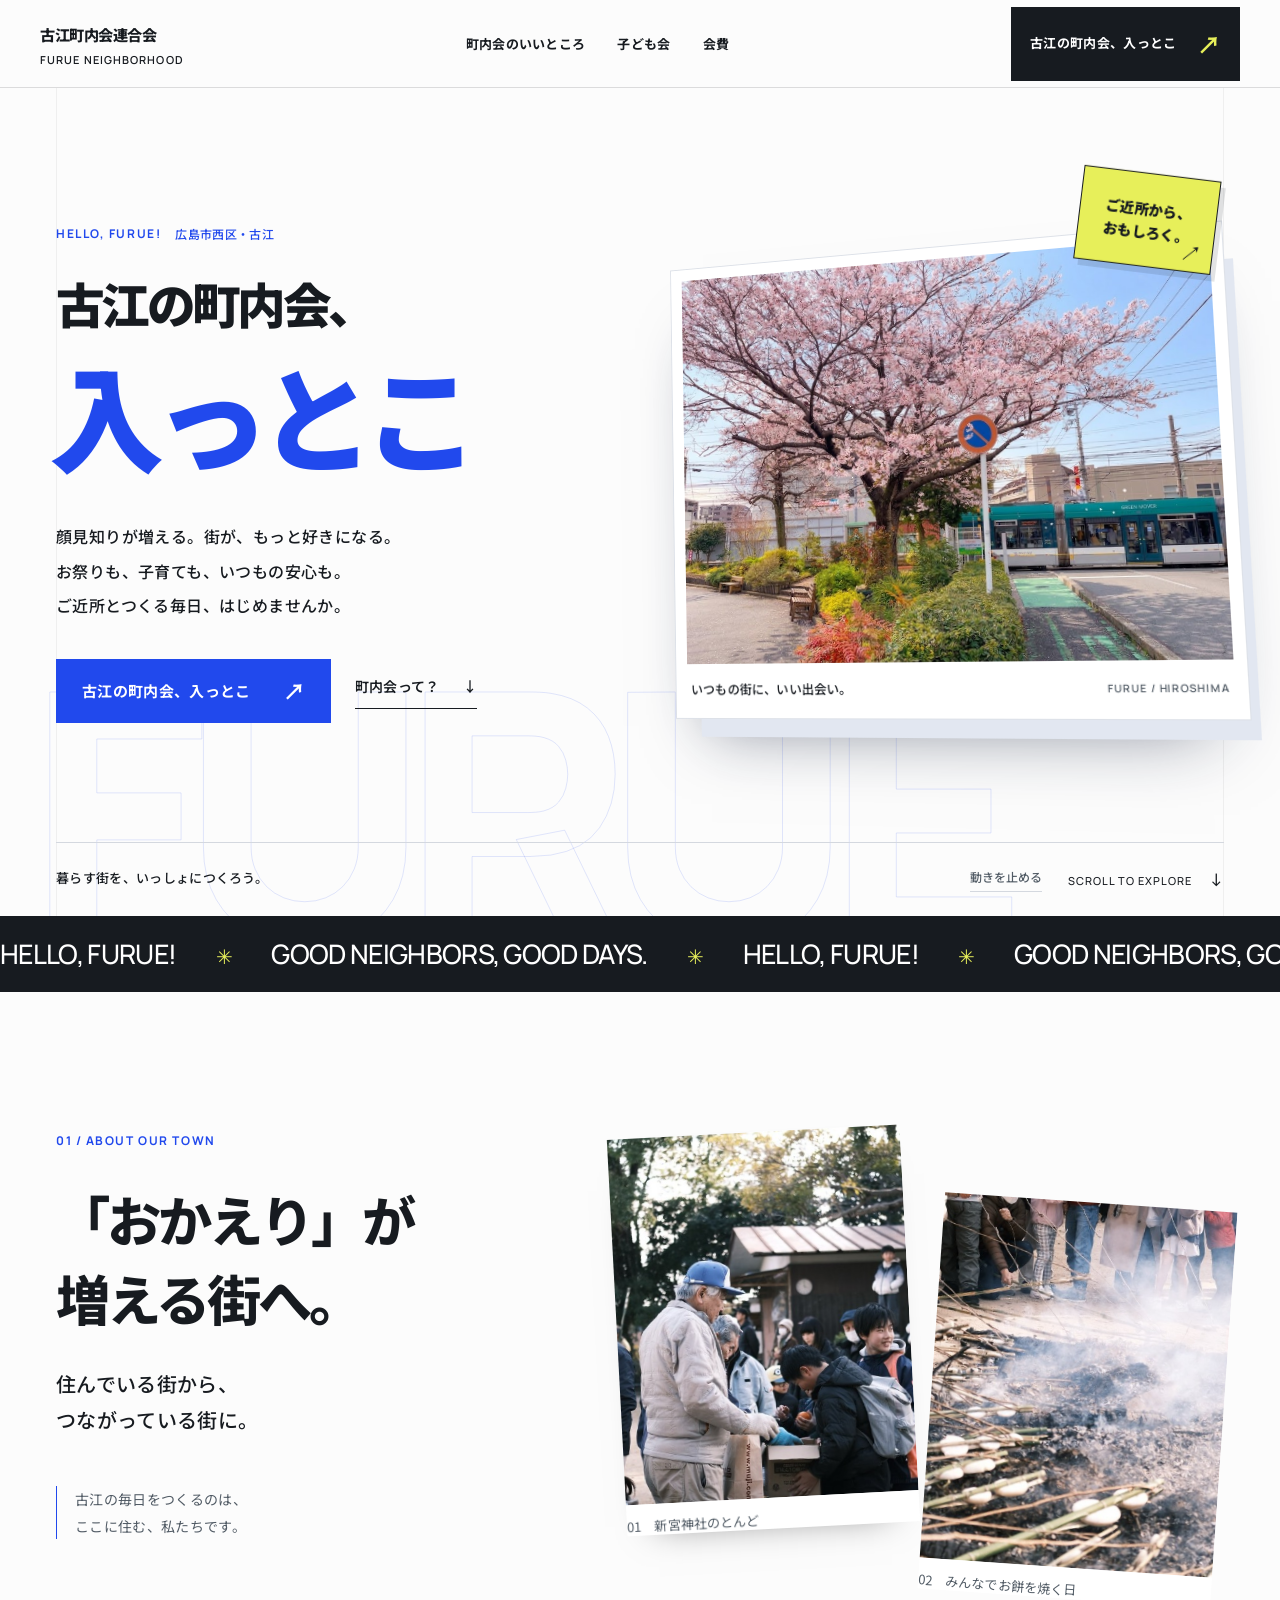
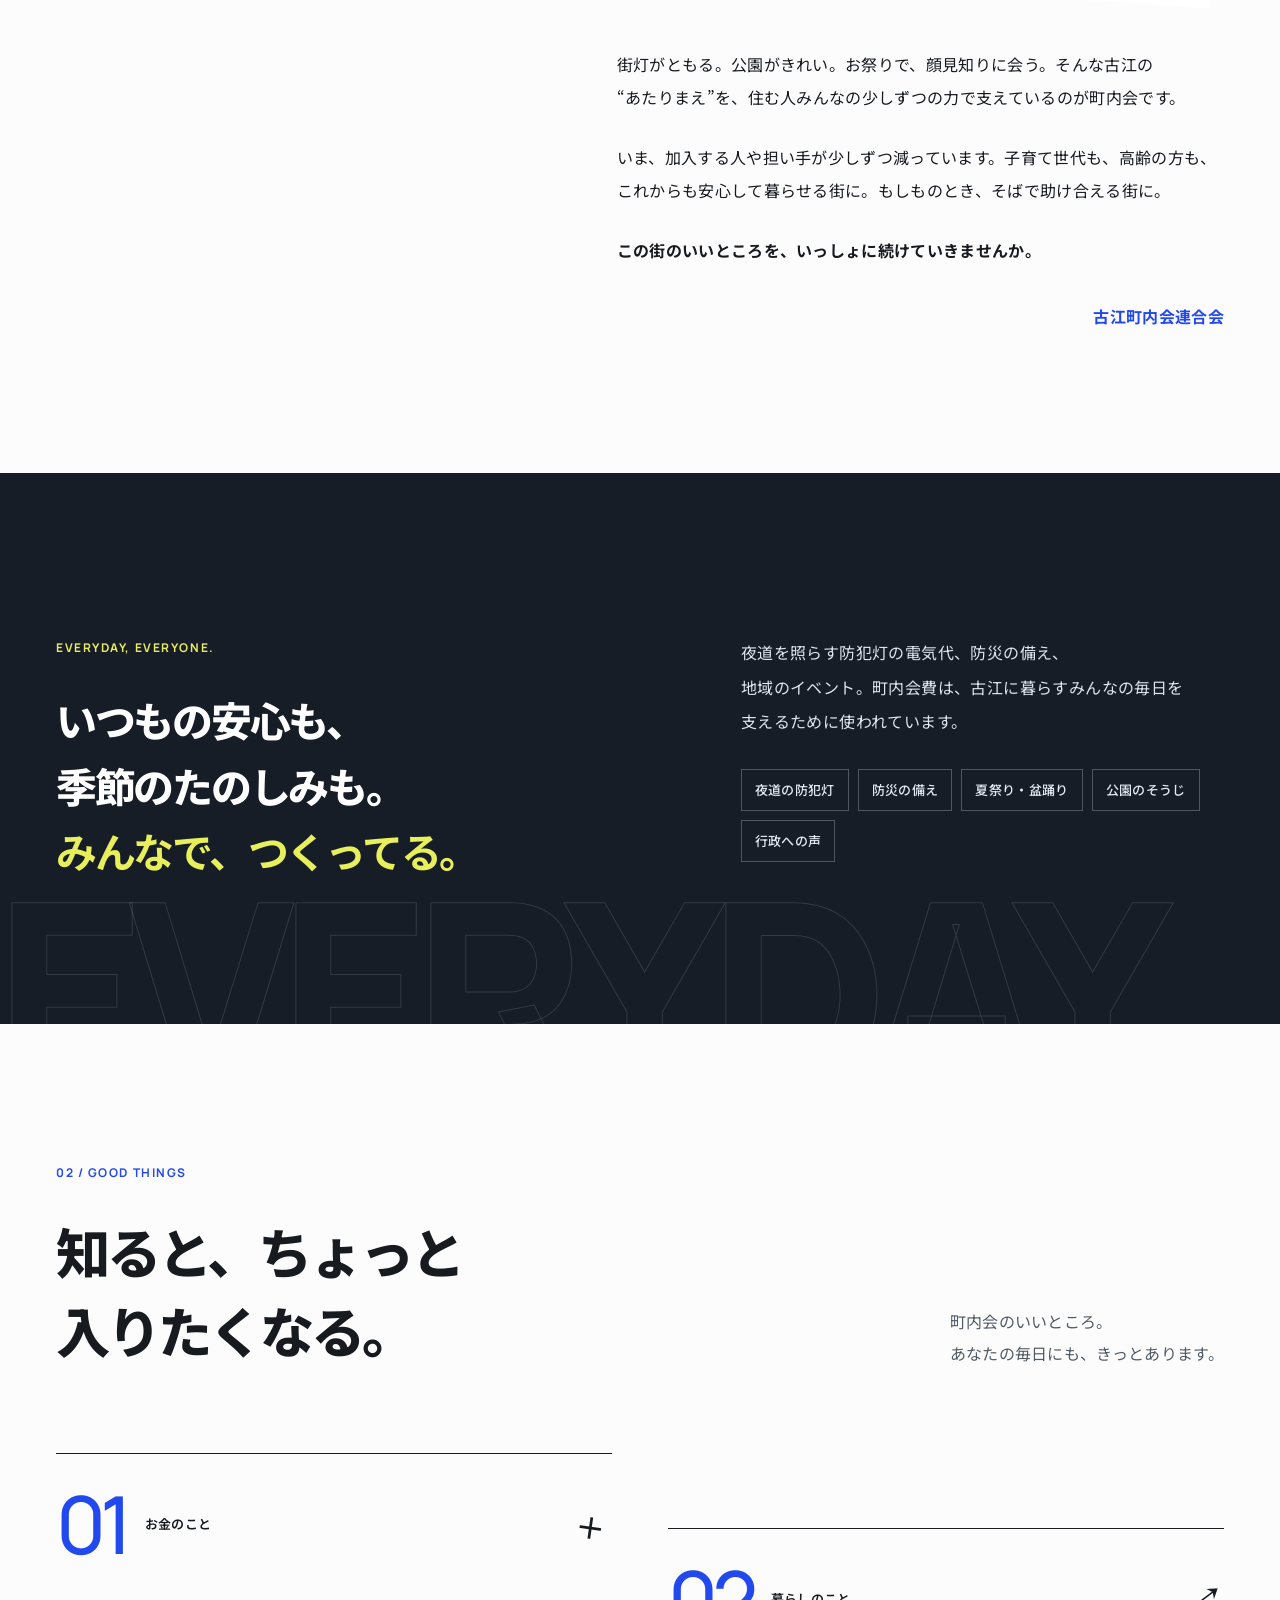
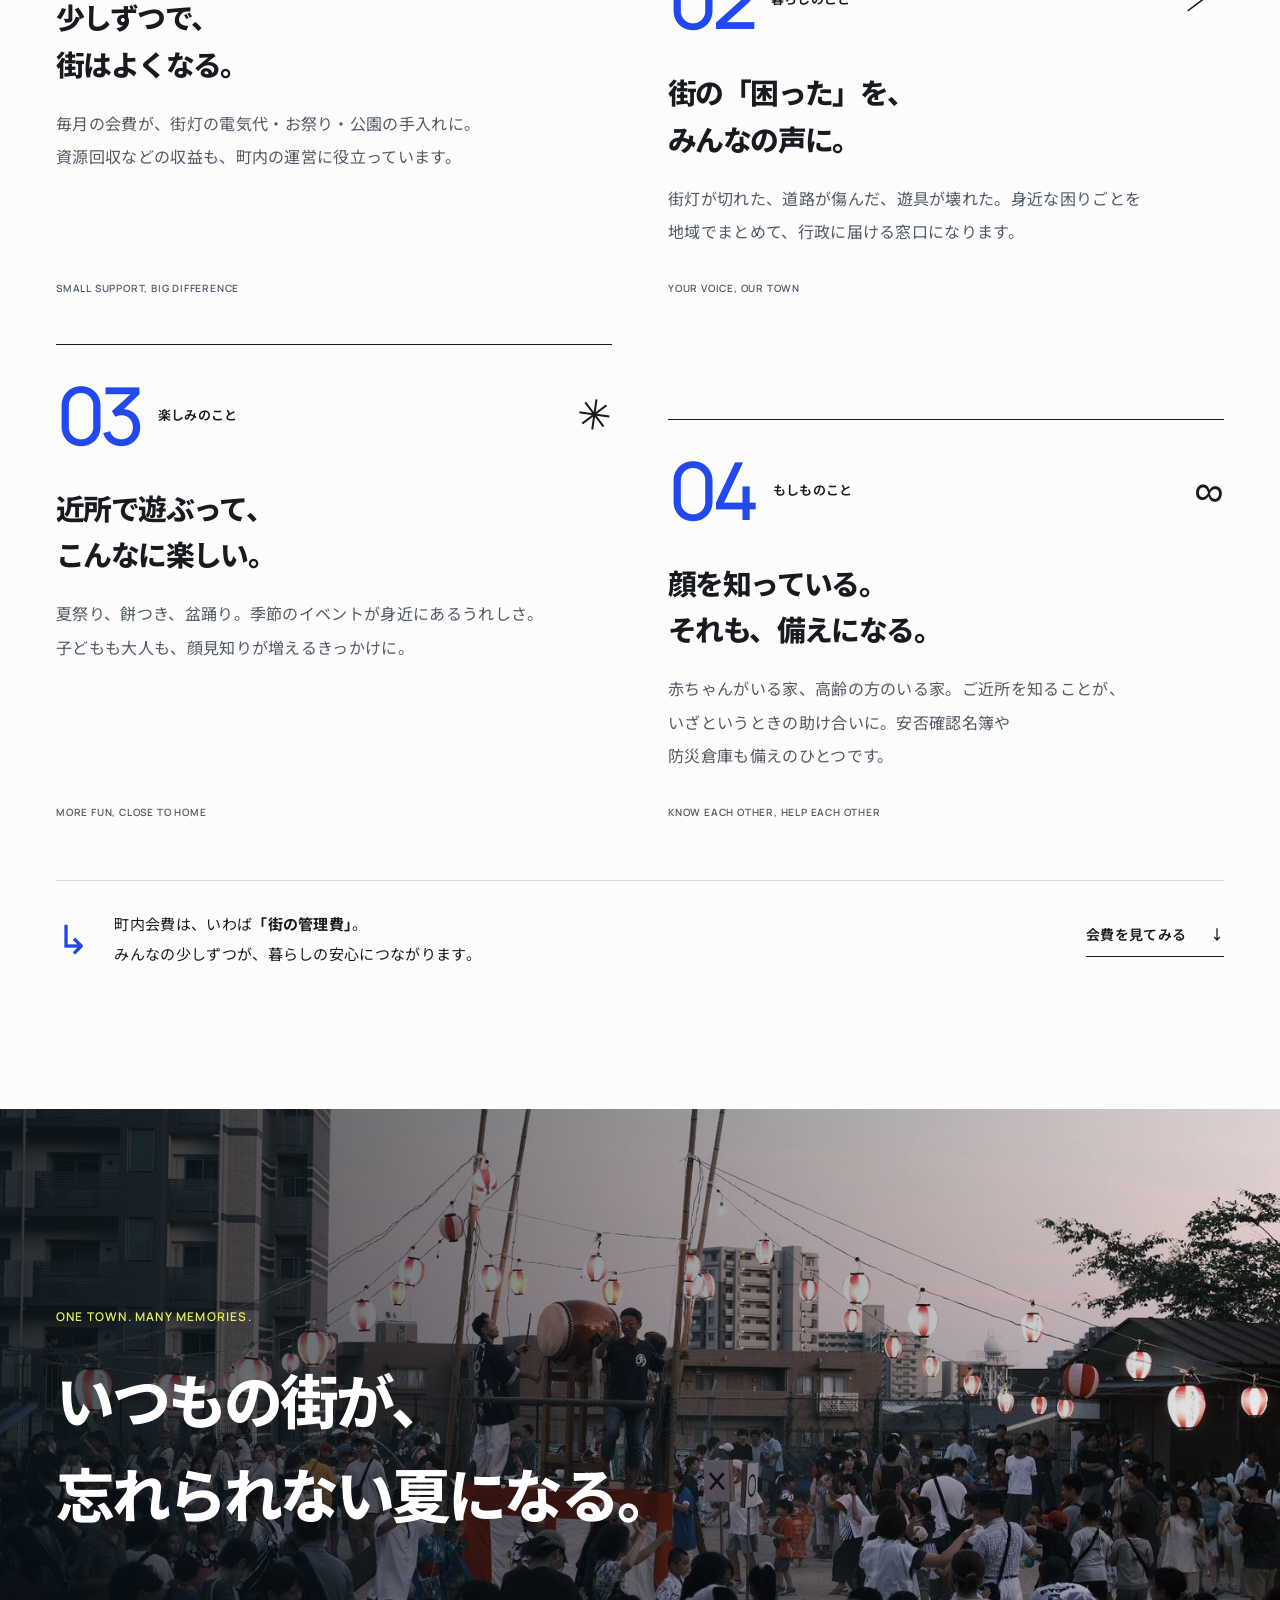
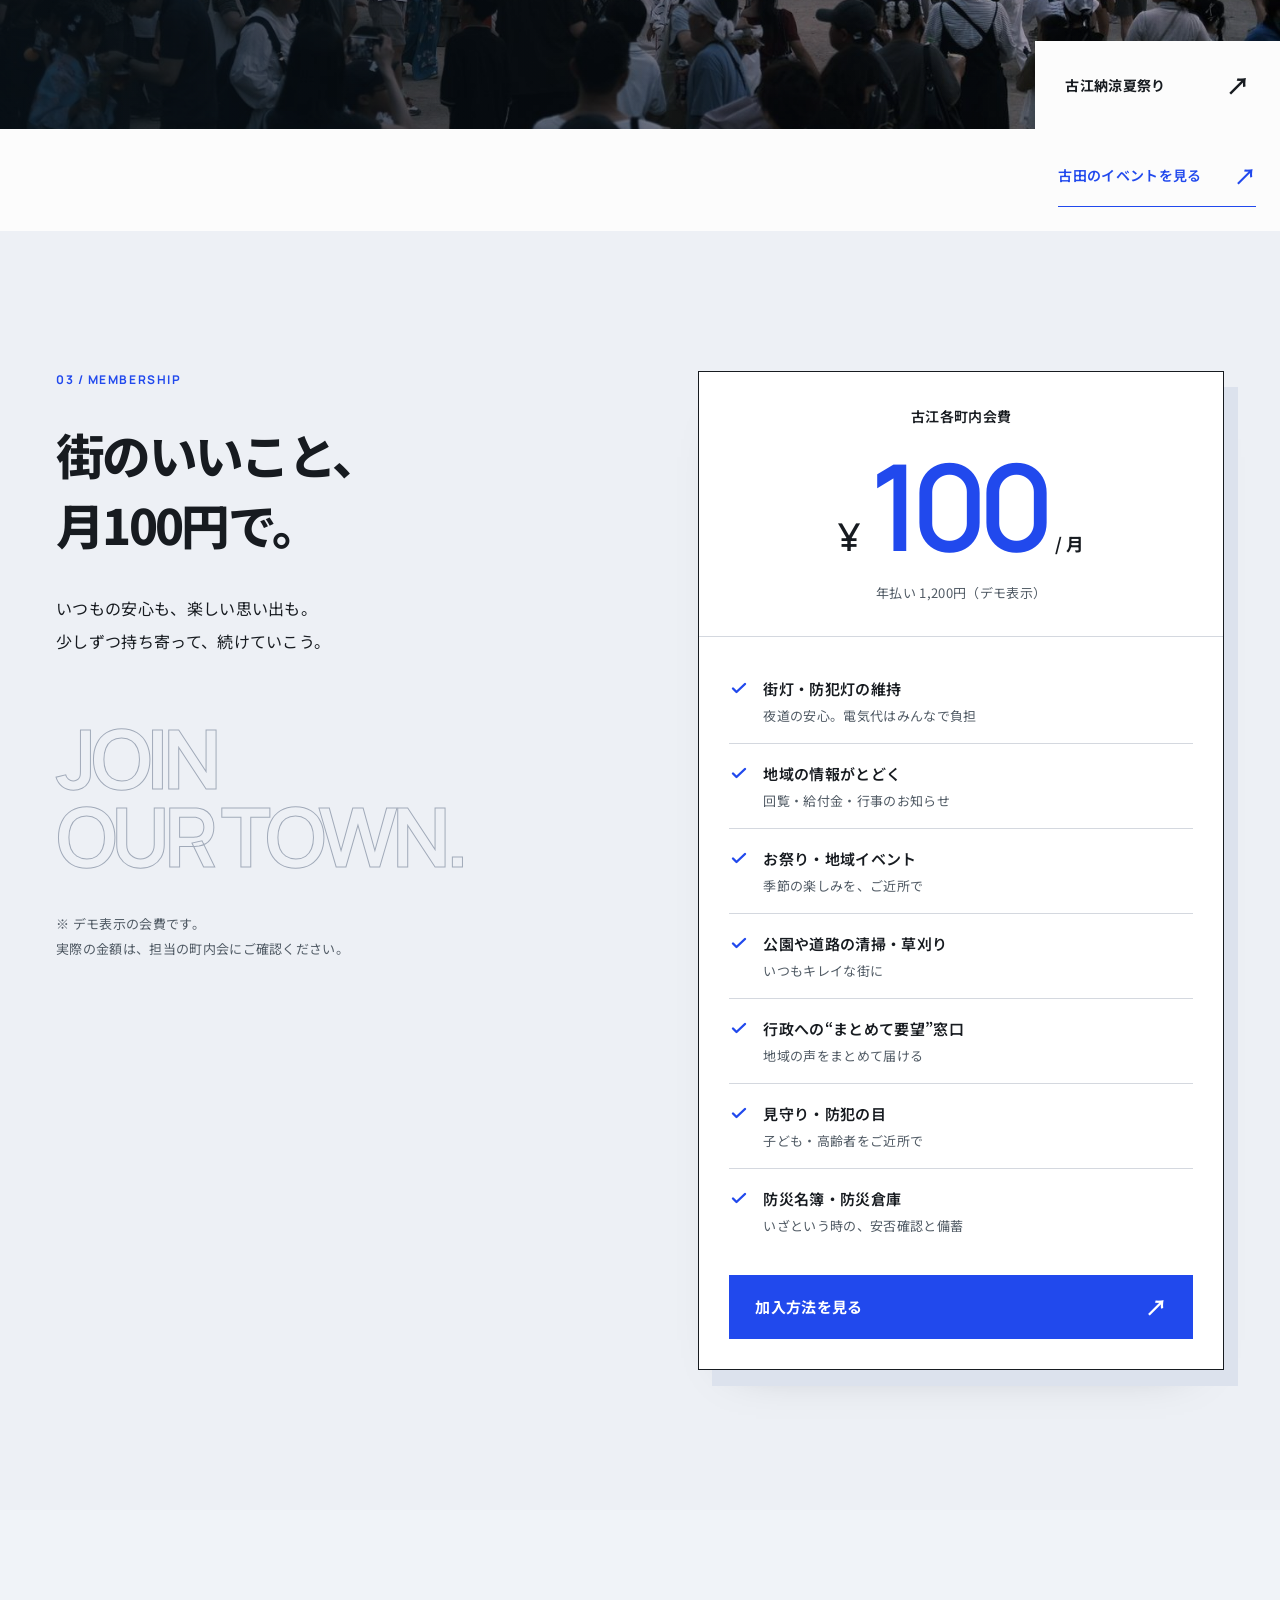
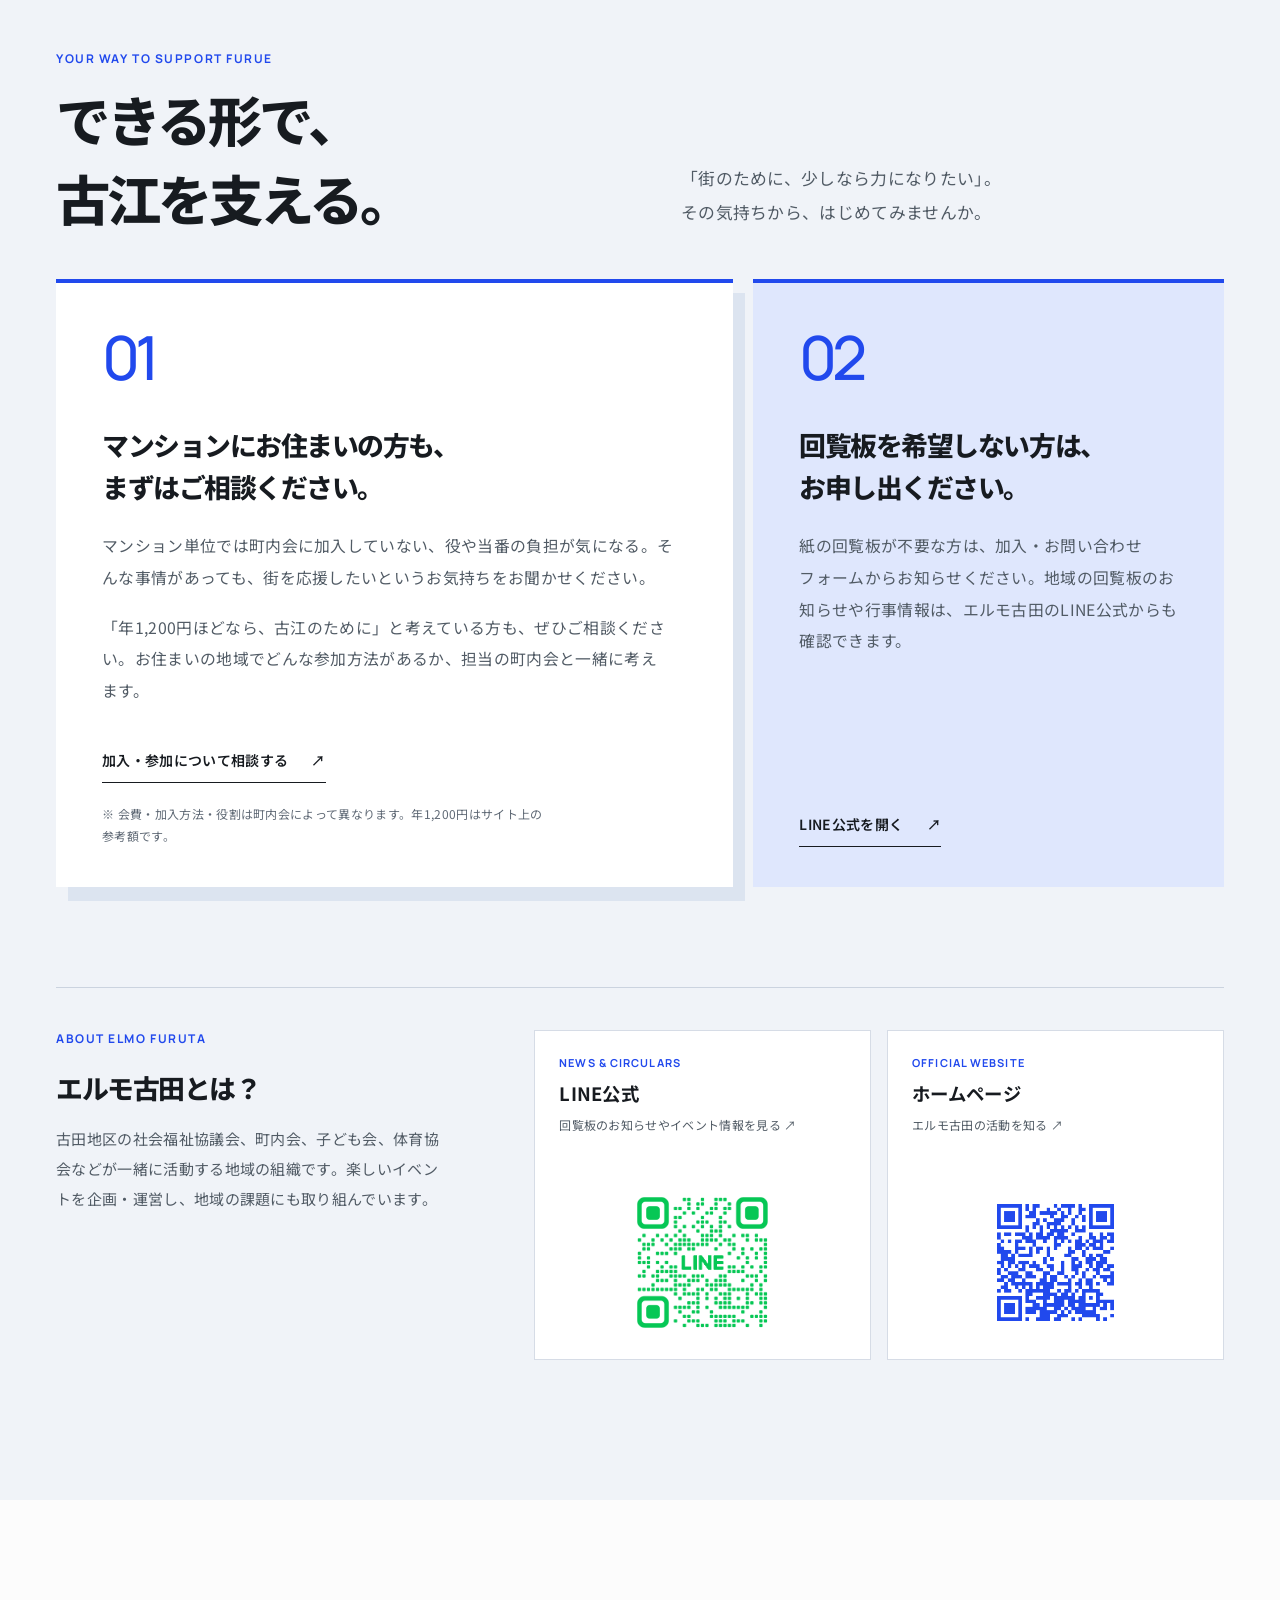
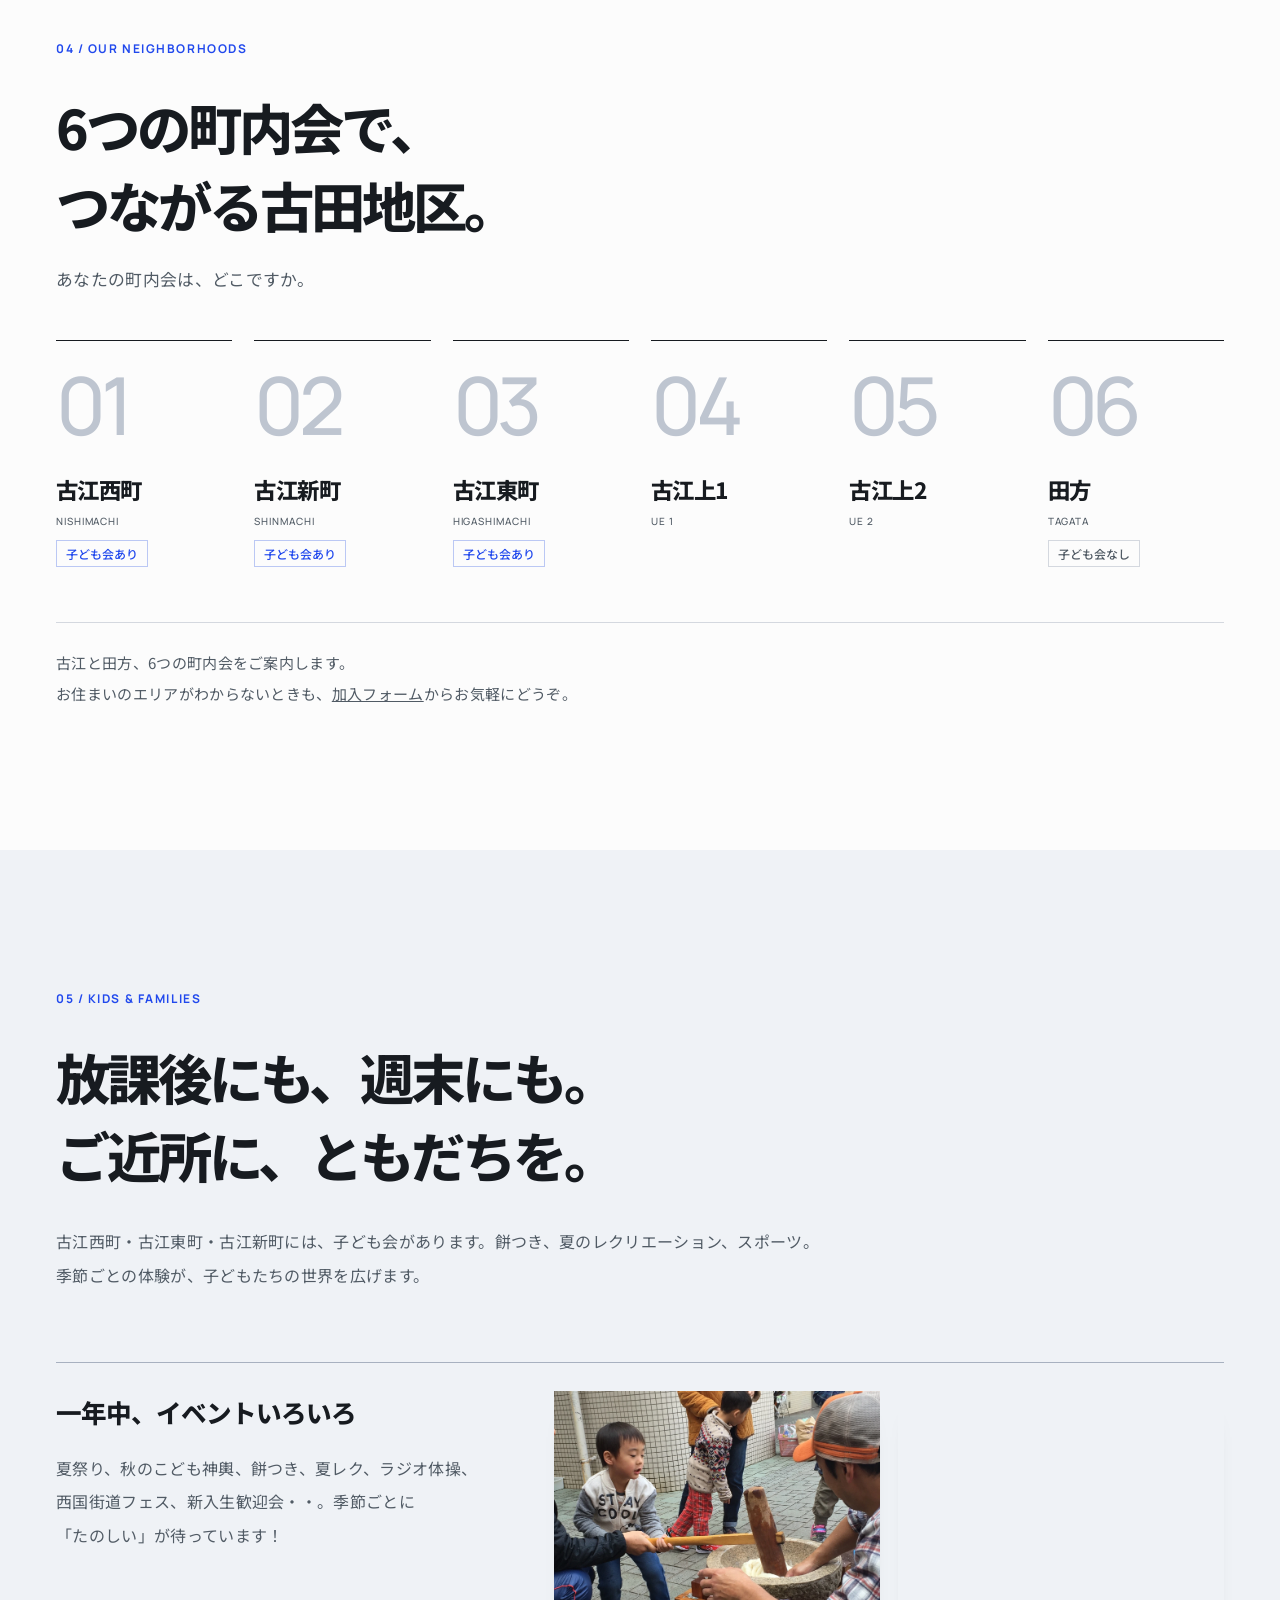
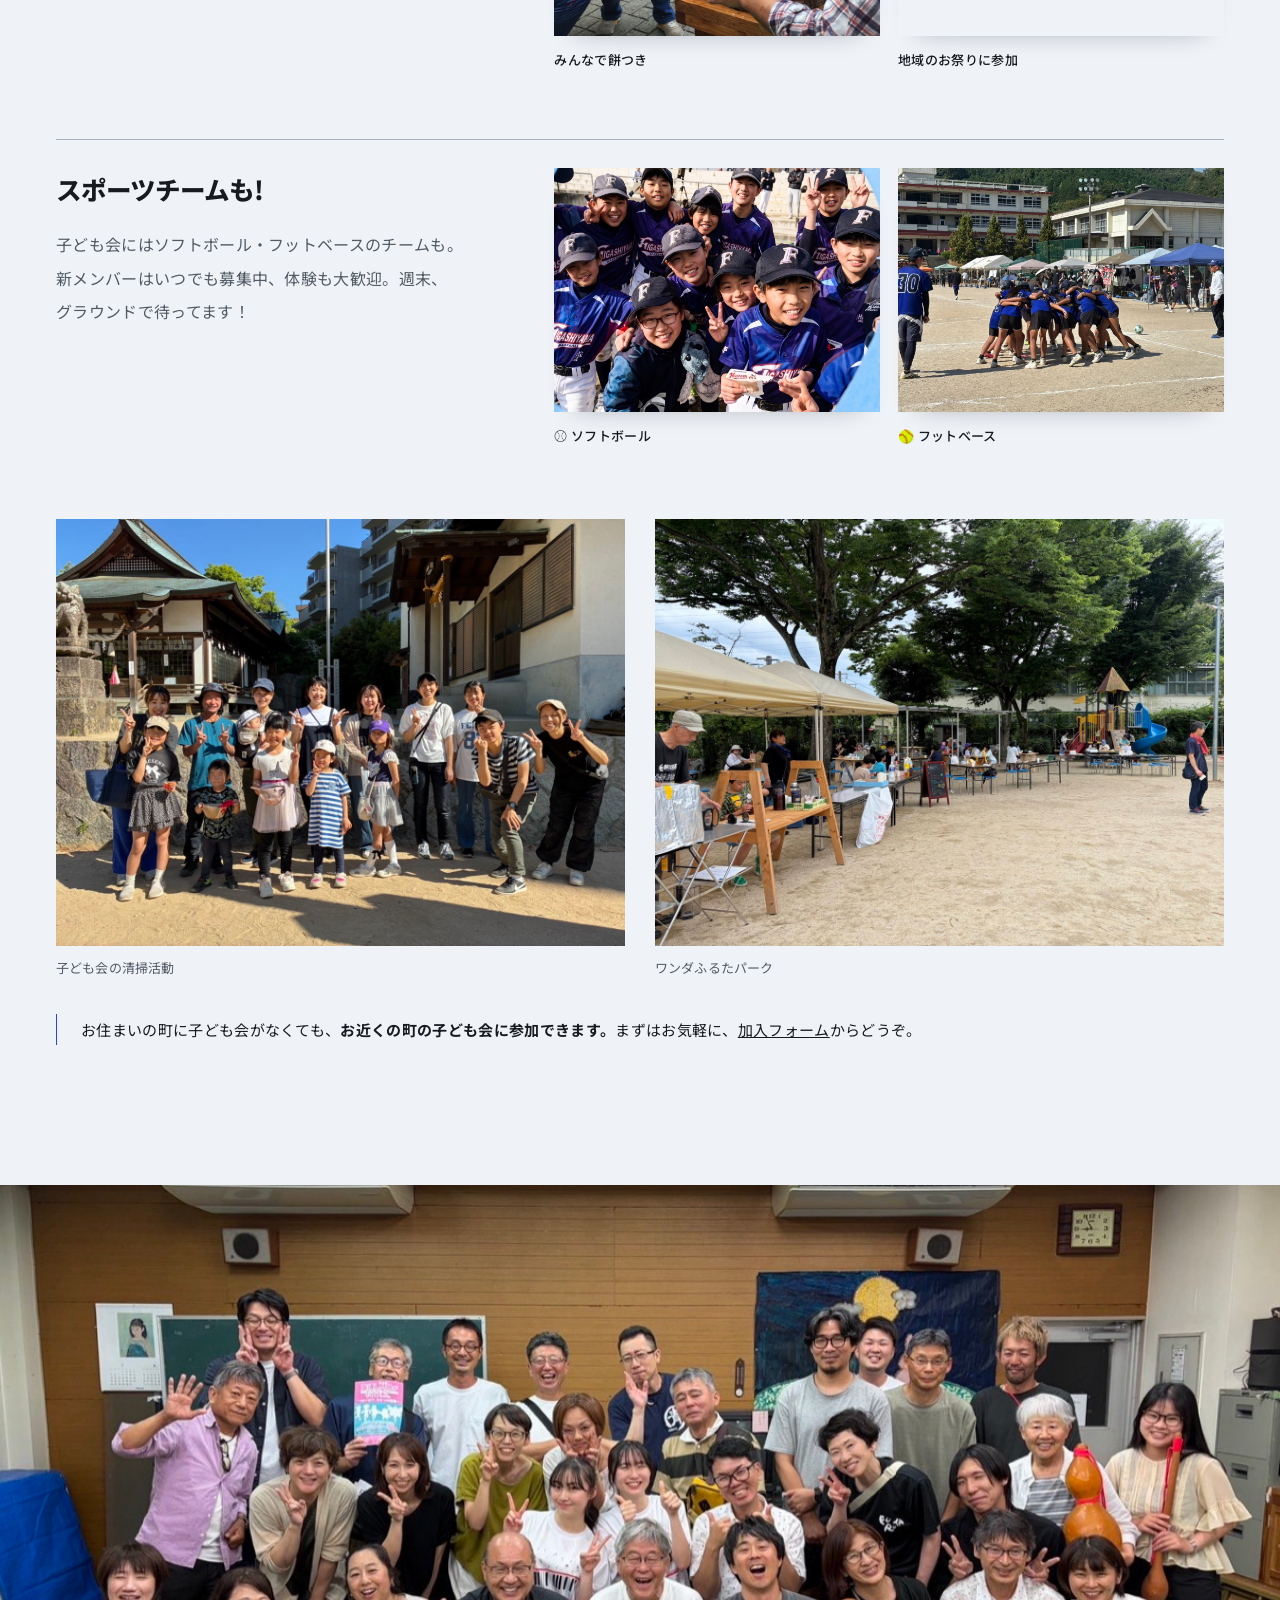
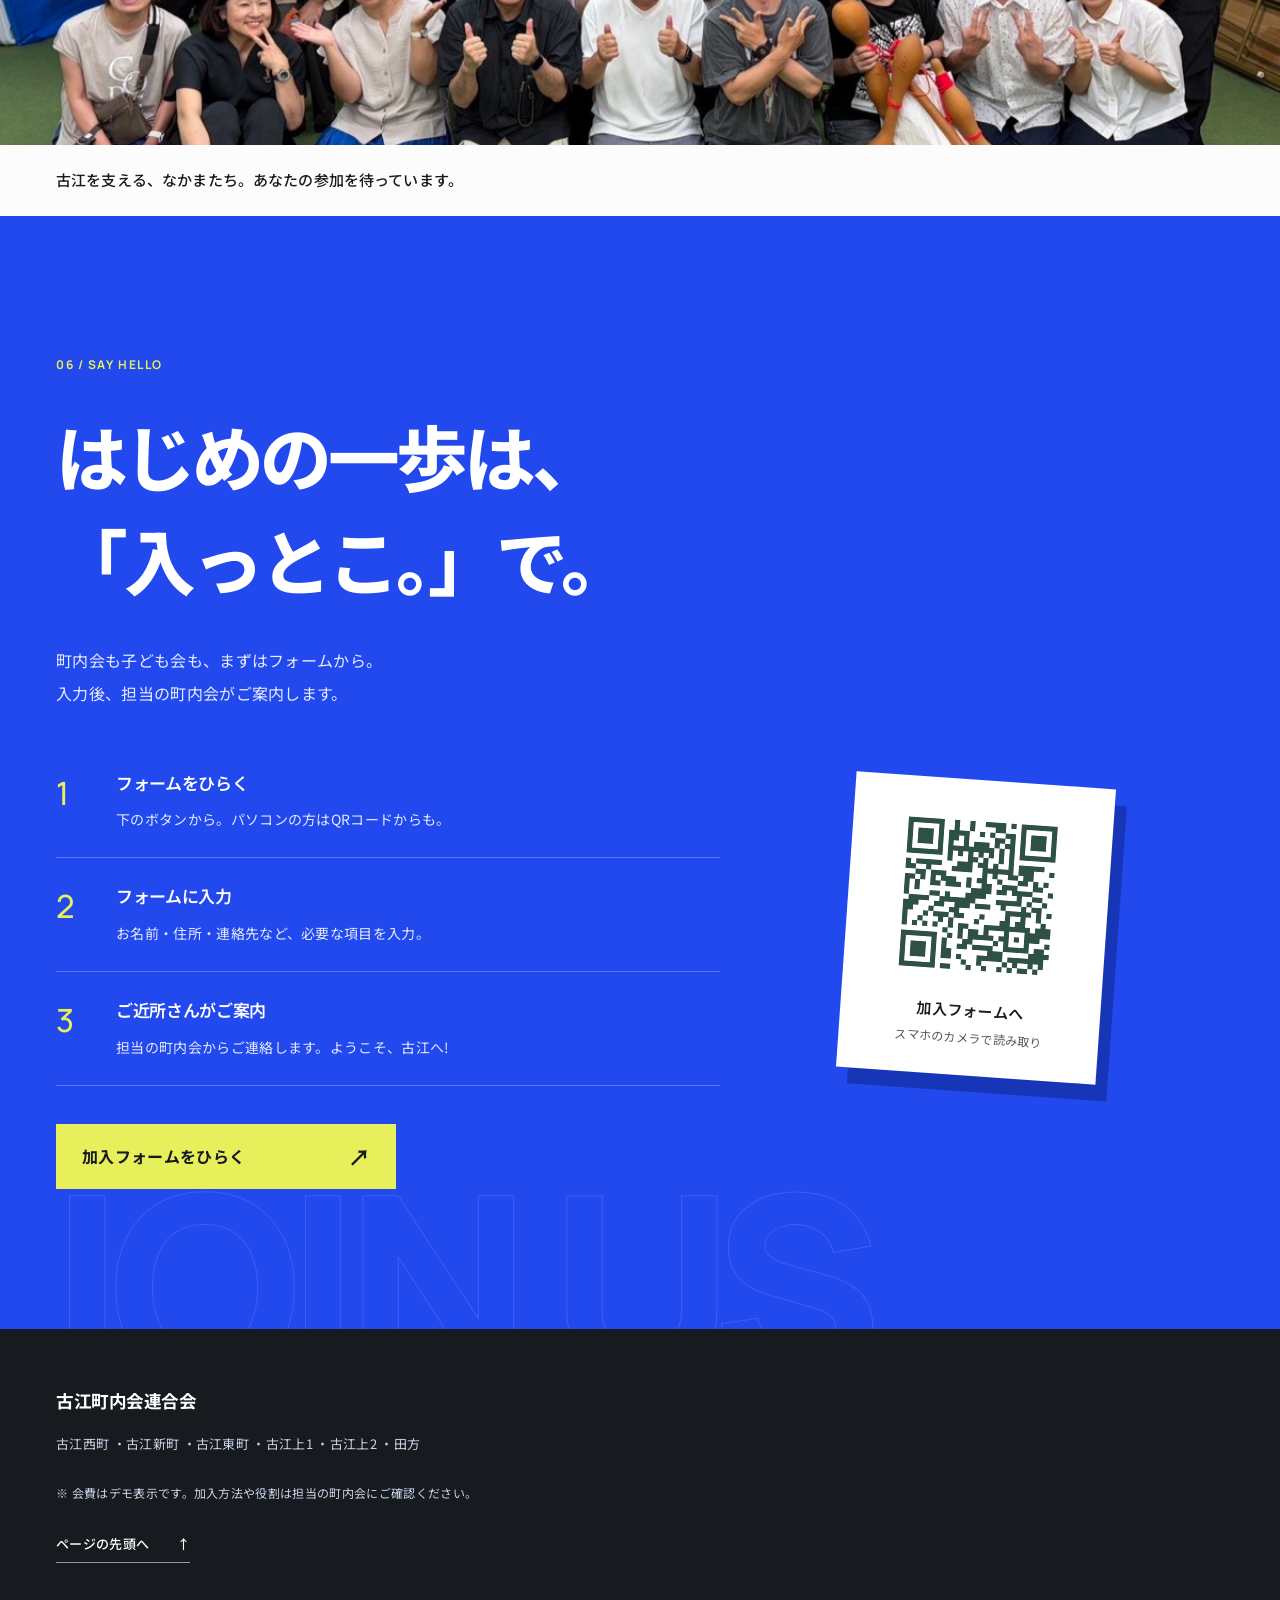
==== commit 8bc60774: "Refresh changed styles on published site" ====
--- a/index.html
+++ b/index.html
@@ -1,5 +1,5 @@
 <!doctype html>
-<html lang="ja" data-theme="light"><head><meta charset="utf-8"><meta name="viewport" content="width=device-width, initial-scale=1"><meta name="robots" content="noindex, nofollow"><meta name="theme-color" content="#244bea"><title>古江の町内会、入っとこ｜古江町内会連合会</title><meta name="description" content="お祭りも、子育ても、いつもの安心も。古江町内会の活動・会費・子ども会・加入方法をご案内します。"><link rel="preconnect" href="https://fonts.googleapis.com"><link rel="preconnect" href="https://fonts.gstatic.com" crossorigin><link href="https://fonts.googleapis.com/css2?family=Manrope:wght@400;500;600;700;800&family=Noto+Sans+JP:wght@400;500;600;700;800;900&display=swap" rel="stylesheet"><link rel="stylesheet" href="styles.css"><link rel="stylesheet" href="editorial.css"><link rel="stylesheet" href="support.css"></head><body><a class="skip-link" href="#main">本文へスキップ</a><div class="scroll-progress" aria-hidden="true"></div><header class="site-header"><a class="brand" href="#top" aria-label="古江町内会連合会 トップへ"><span>古江町内会連合会<small>FURUE NEIGHBORHOOD</small></span></a><nav aria-label="メインメニュー"><a href="#merit">町内会のいいところ</a><a href="#kids">子ども会</a><a href="#fee">会費</a></nav><a class="header-join" href="#join"><span class="header-join-label">古江の町内会、<br>入っとこ</span><span aria-hidden="true">↗</span></a></header>
+<html lang="ja" data-theme="light"><head><meta charset="utf-8"><meta name="viewport" content="width=device-width, initial-scale=1"><meta name="robots" content="noindex, nofollow"><meta name="theme-color" content="#244bea"><title>古江の町内会、入っとこ｜古江町内会連合会</title><meta name="description" content="お祭りも、子育ても、いつもの安心も。古江町内会の活動・会費・子ども会・加入方法をご案内します。"><link rel="preconnect" href="https://fonts.googleapis.com"><link rel="preconnect" href="https://fonts.gstatic.com" crossorigin><link href="https://fonts.googleapis.com/css2?family=Manrope:wght@400;500;600;700;800&family=Noto+Sans+JP:wght@400;500;600;700;800;900&display=swap" rel="stylesheet"><link rel="stylesheet" href="styles.css?v=20261013"><link rel="stylesheet" href="editorial.css?v=20261013"><link rel="stylesheet" href="support.css"></head><body><a class="skip-link" href="#main">本文へスキップ</a><div class="scroll-progress" aria-hidden="true"></div><header class="site-header"><a class="brand" href="#top" aria-label="古江町内会連合会 トップへ"><span>古江町内会連合会<small>FURUE NEIGHBORHOOD</small></span></a><nav aria-label="メインメニュー"><a href="#merit">町内会のいいところ</a><a href="#kids">子ども会</a><a href="#fee">会費</a></nav><a class="header-join" href="#join"><span class="header-join-label">古江の町内会、<br>入っとこ</span><span aria-hidden="true">↗</span></a></header>
 <main id="main">
 <section class="hero" id="top" data-parallax-scene><p class="hero-word" aria-hidden="true" data-parallax="0.12">FURUE</p><div class="hero-grid wrap"><div class="hero-copy"><p class="eyebrow">HELLO, FURUE! <span>広島市西区・古江</span></p><h1><span class="hero-title-top">古江の町内会、</span><span class="accent">入っとこ</span></h1><p class="hero-description"><span class="phrase">顔見知りが増える。</span><span class="phrase">街が、</span><span class="phrase">もっと好きになる。</span><br><span class="phrase">お祭りも、</span><span class="phrase">子育ても、</span><span class="phrase">いつもの安心も。</span><br><span class="phrase">ご近所とつくる毎日、</span><span class="phrase">はじめませんか。</span></p><div class="cta-row"><a class="btn btn-primary" href="#join">古江の町内会、入っとこ<span aria-hidden="true">↗</span></a><a class="text-link" href="#merit">町内会って？ <span aria-hidden="true">↓</span></a></div></div><div class="hero-scene hero-scene--photo" data-parallax-scene><figure class="hero-photo-layer" data-parallax="-0.15" data-tilt><img class="hero-photo" src="images/hero_photo.jpg" width="1024" height="768" alt="満開の桜と電停に停まる路面電車、古江の春の風景" fetchpriority="high"><figcaption>いつもの街に、いい出会い。<span>FURUE / HIROSHIMA</span></figcaption></figure><div class="hello-sticker" data-parallax="0.09"><span>ご近所から、<br>おもしろく。</span><b aria-hidden="true">↗</b></div></div></div><div class="hero-bottom wrap"><span>暮らす街を、いっしょにつくろう。</span><div class="hero-tools"><button class="motion-toggle" type="button" aria-pressed="false" hidden>動きを止める</button><a href="#about">SCROLL TO EXPLORE <span aria-hidden="true">↓</span></a></div></div></section>
 <div class="ticker" aria-hidden="true"><div data-marquee>HELLO, FURUE! <span>✳</span> GOOD NEIGHBORS, GOOD DAYS. <span>✳</span> HELLO, FURUE! <span>✳</span> GOOD NEIGHBORS, GOOD DAYS. <span>✳</span></div></div>
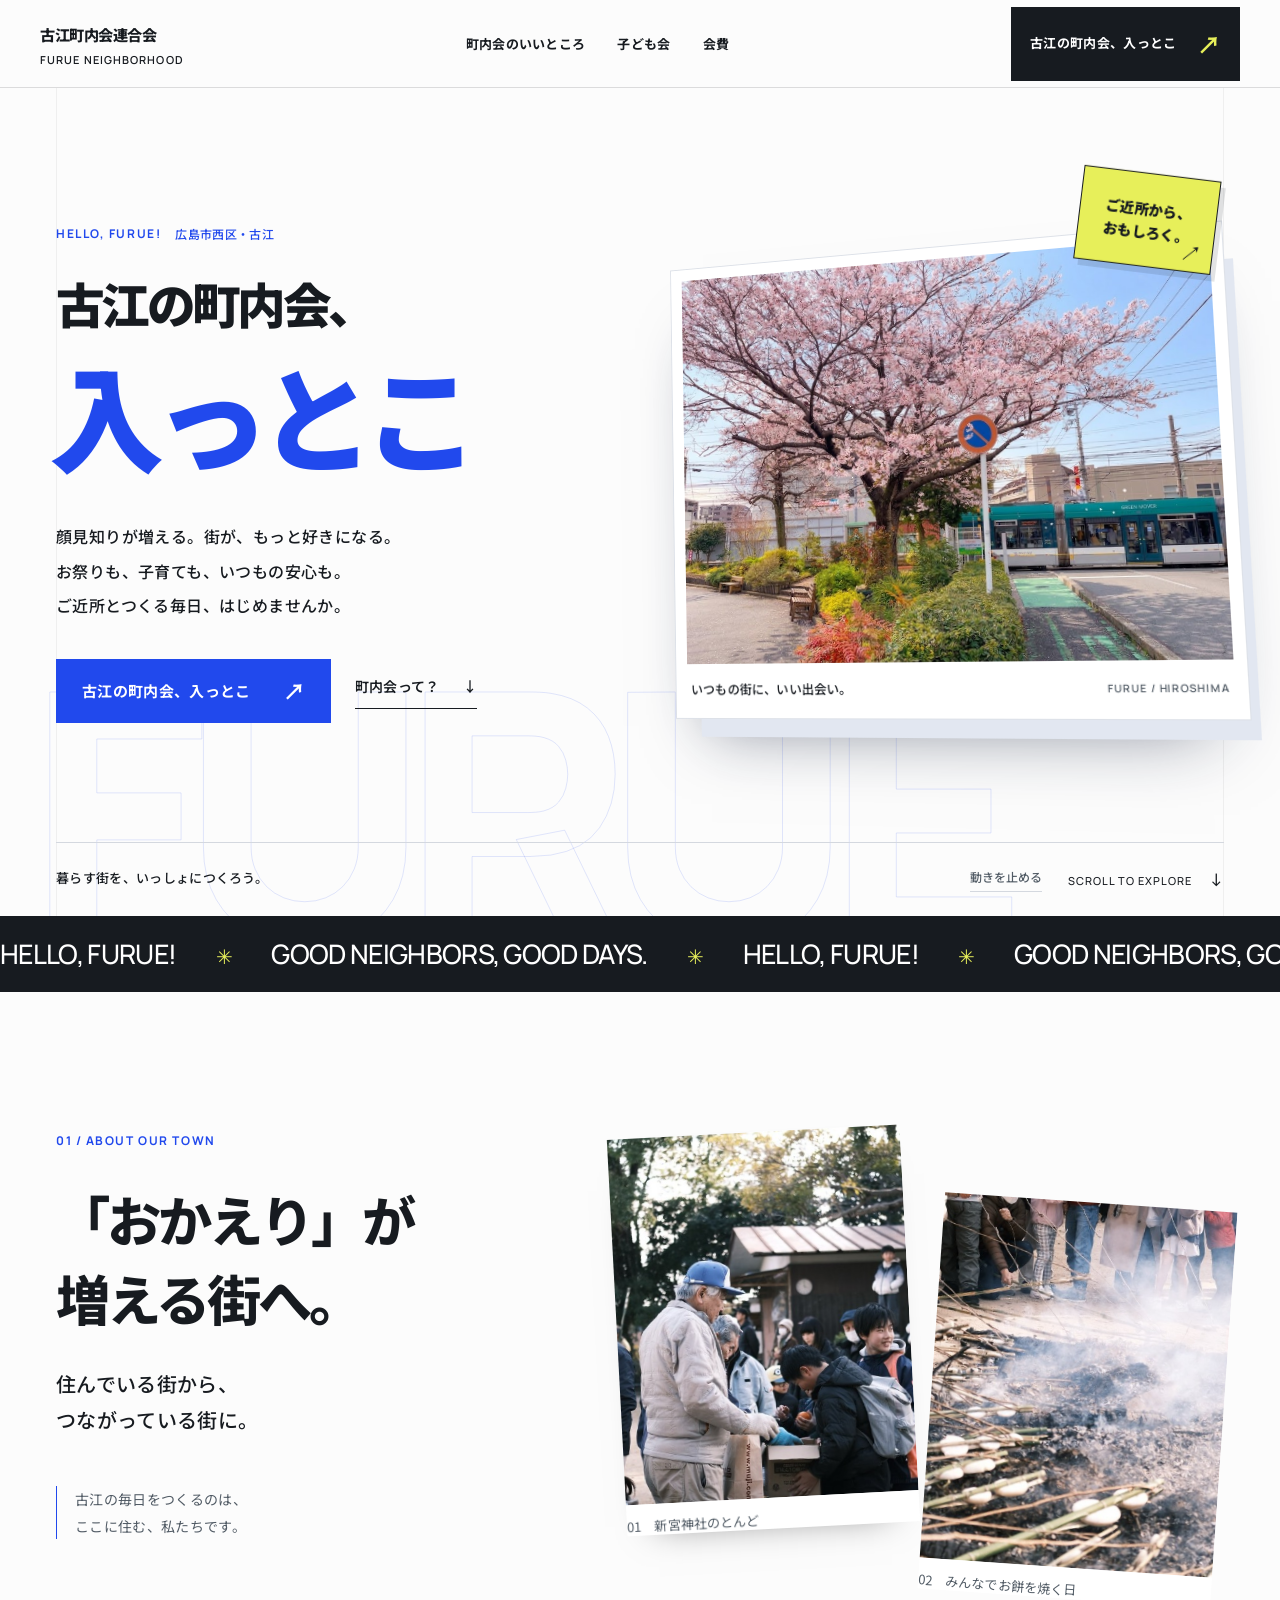
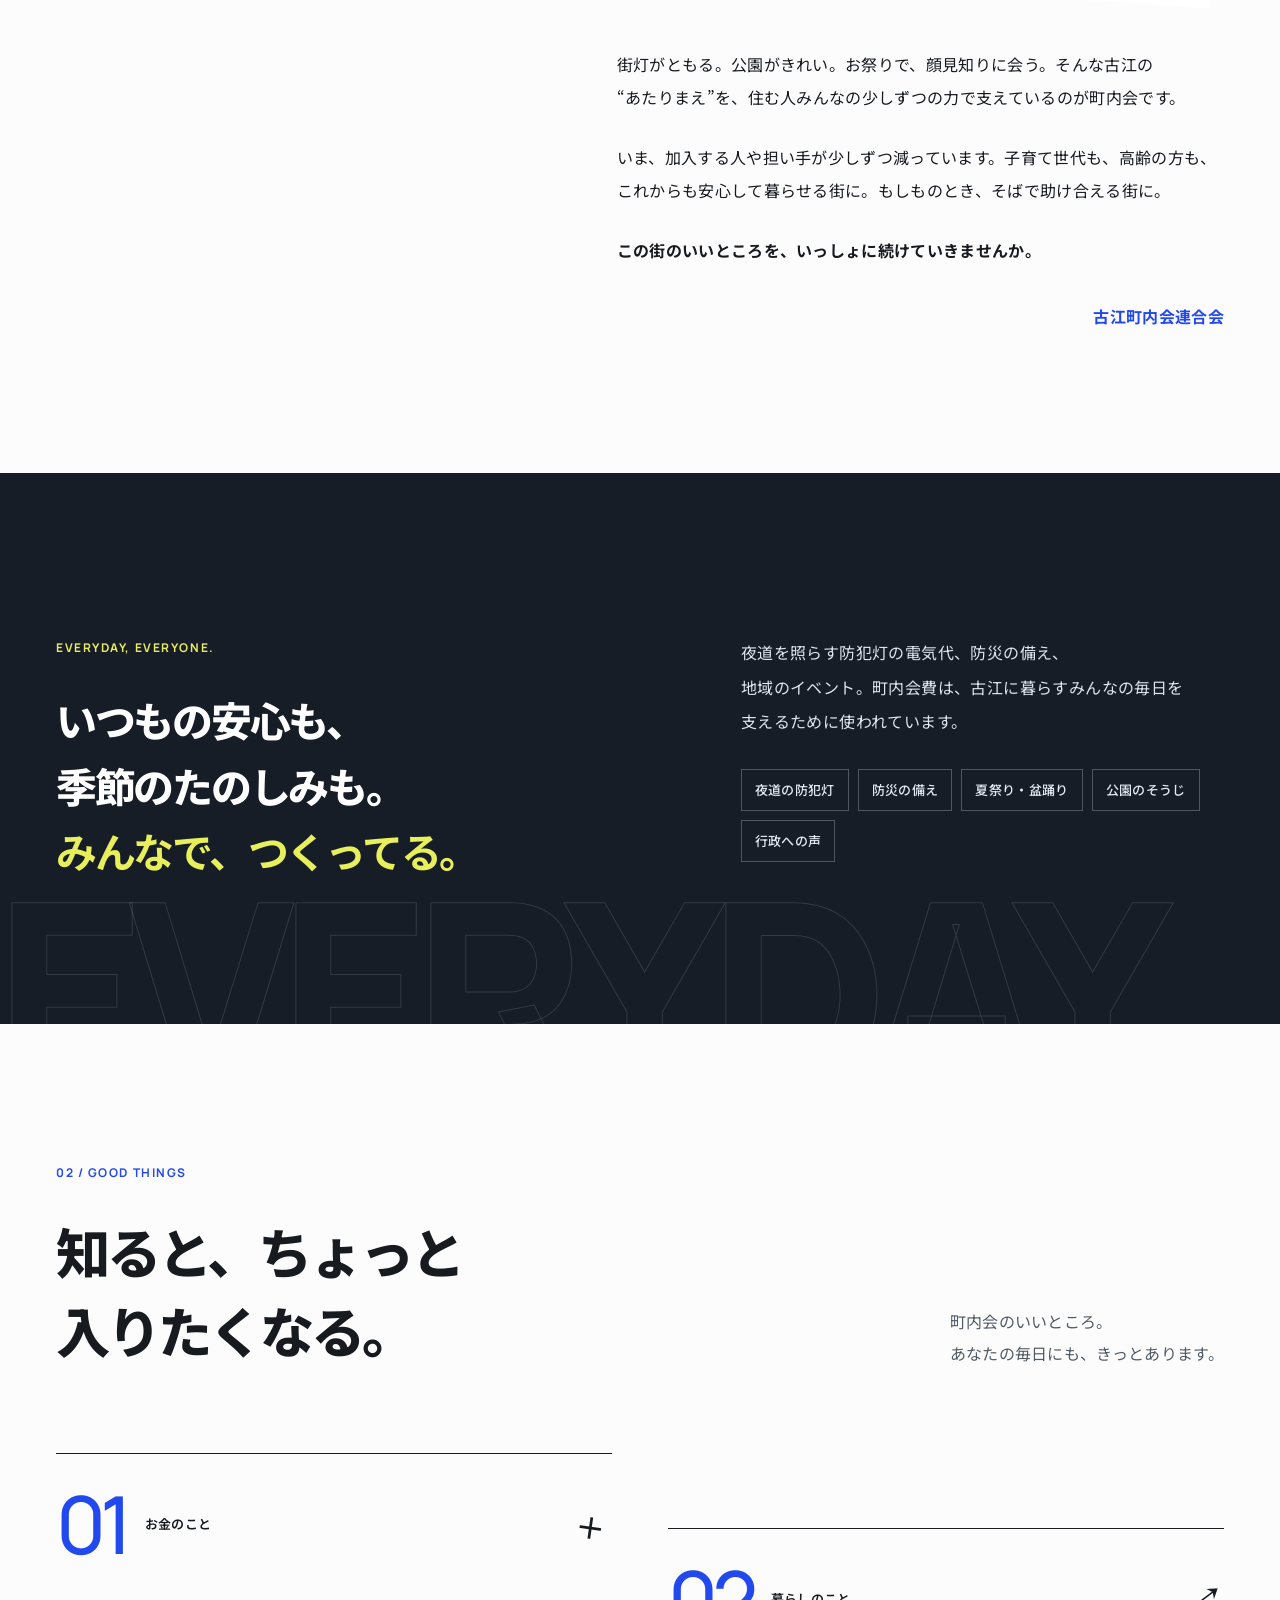
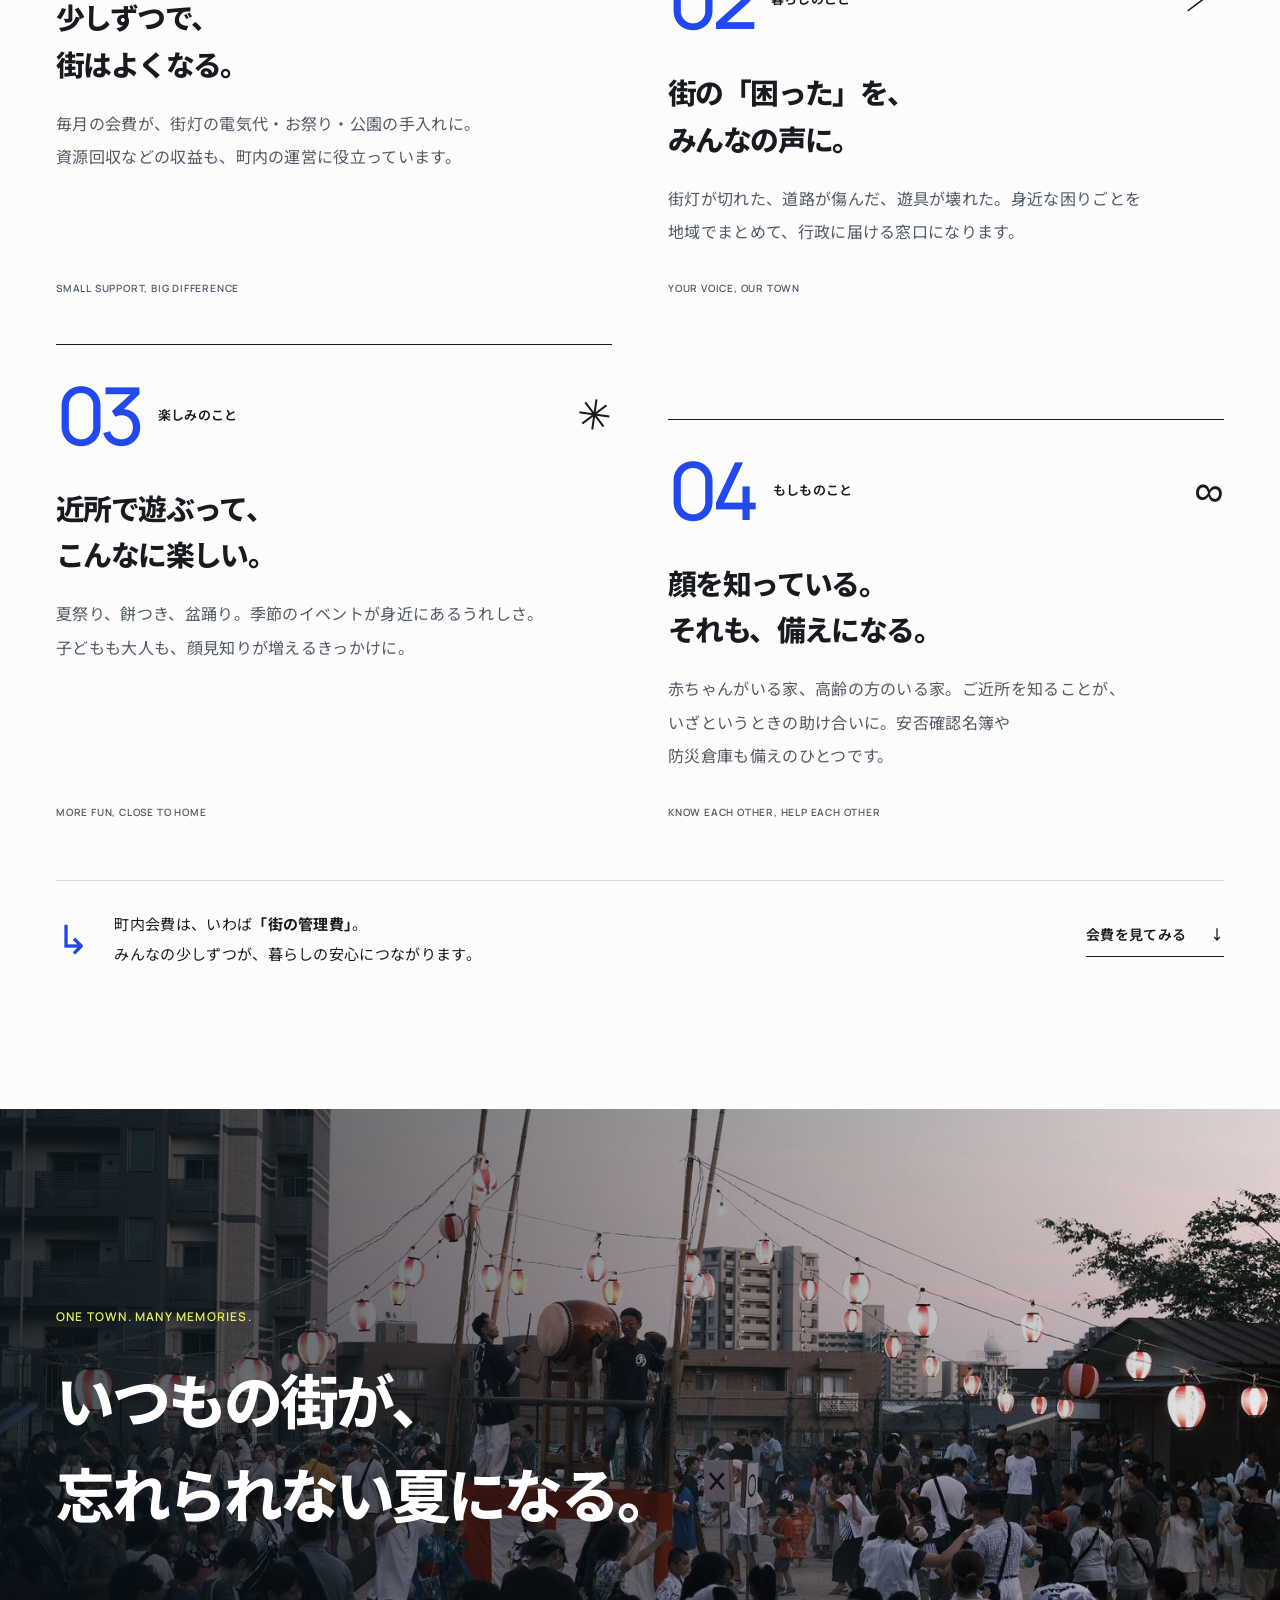
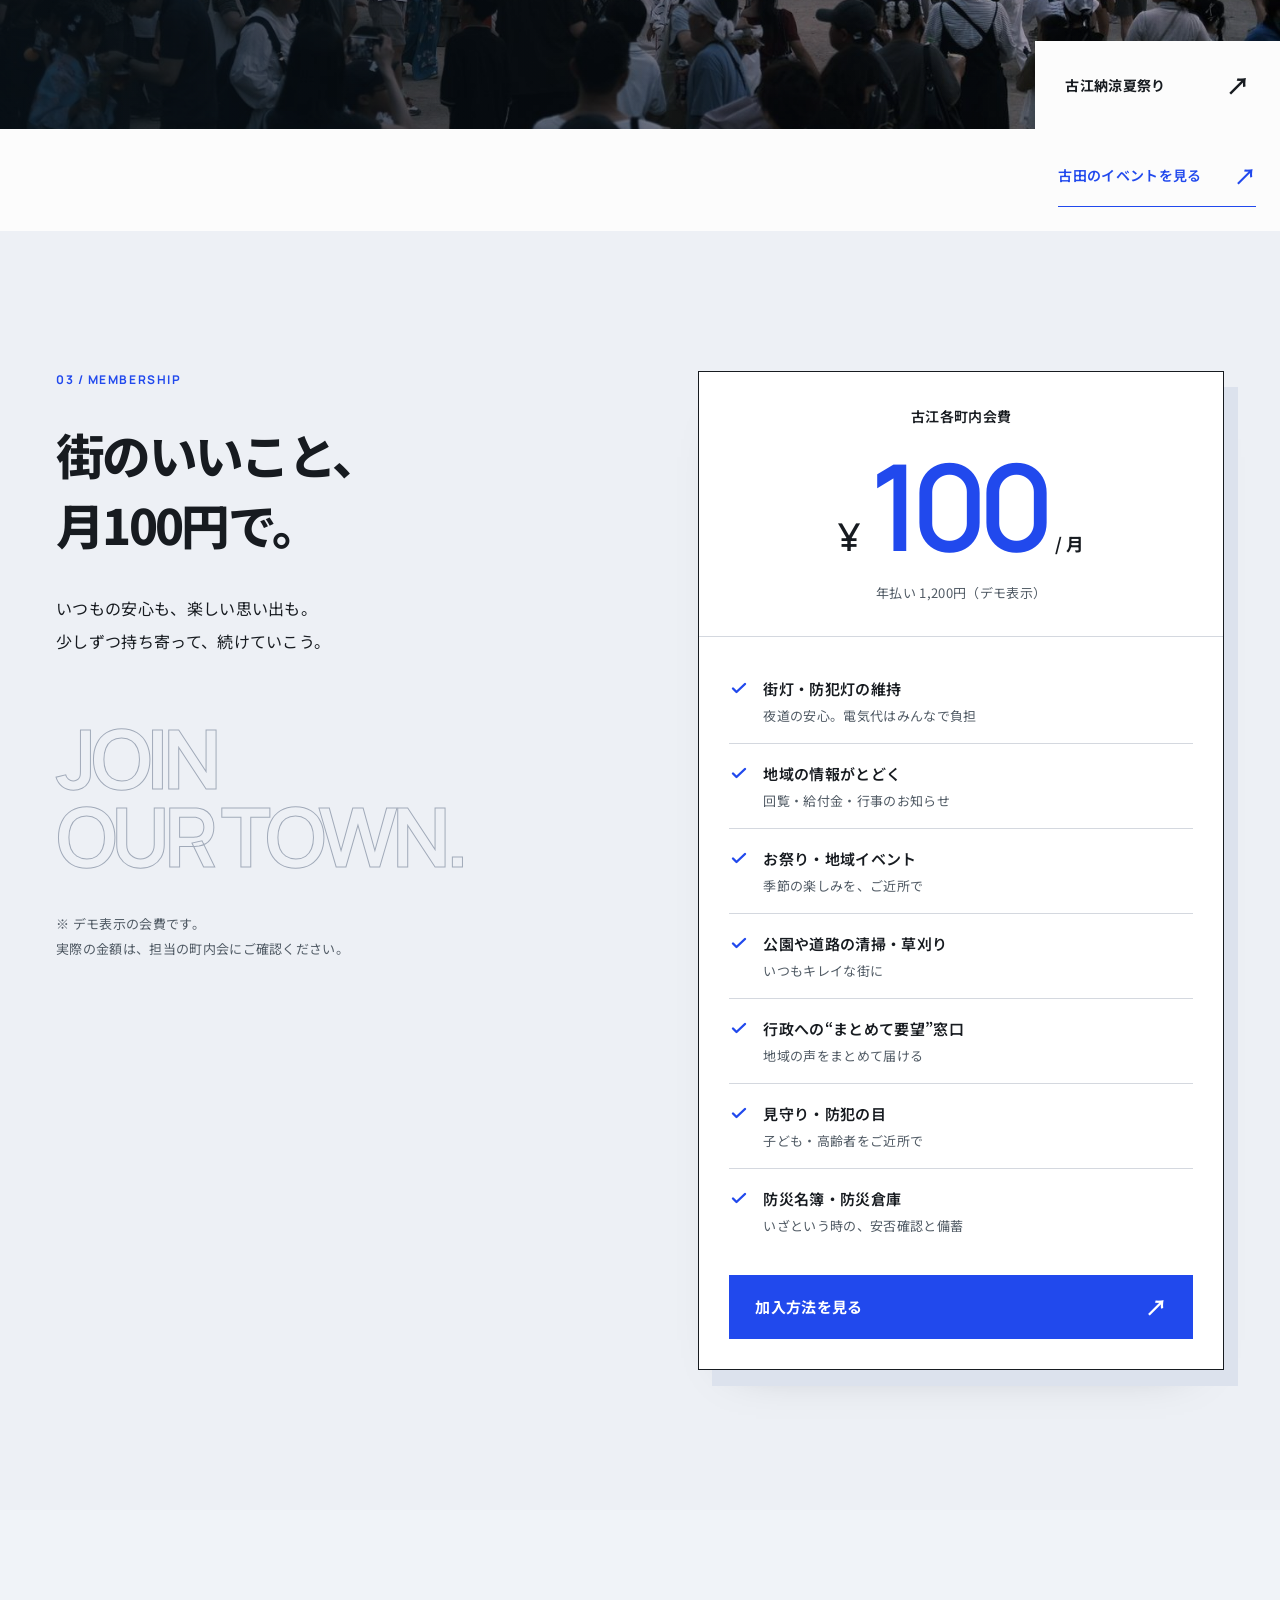
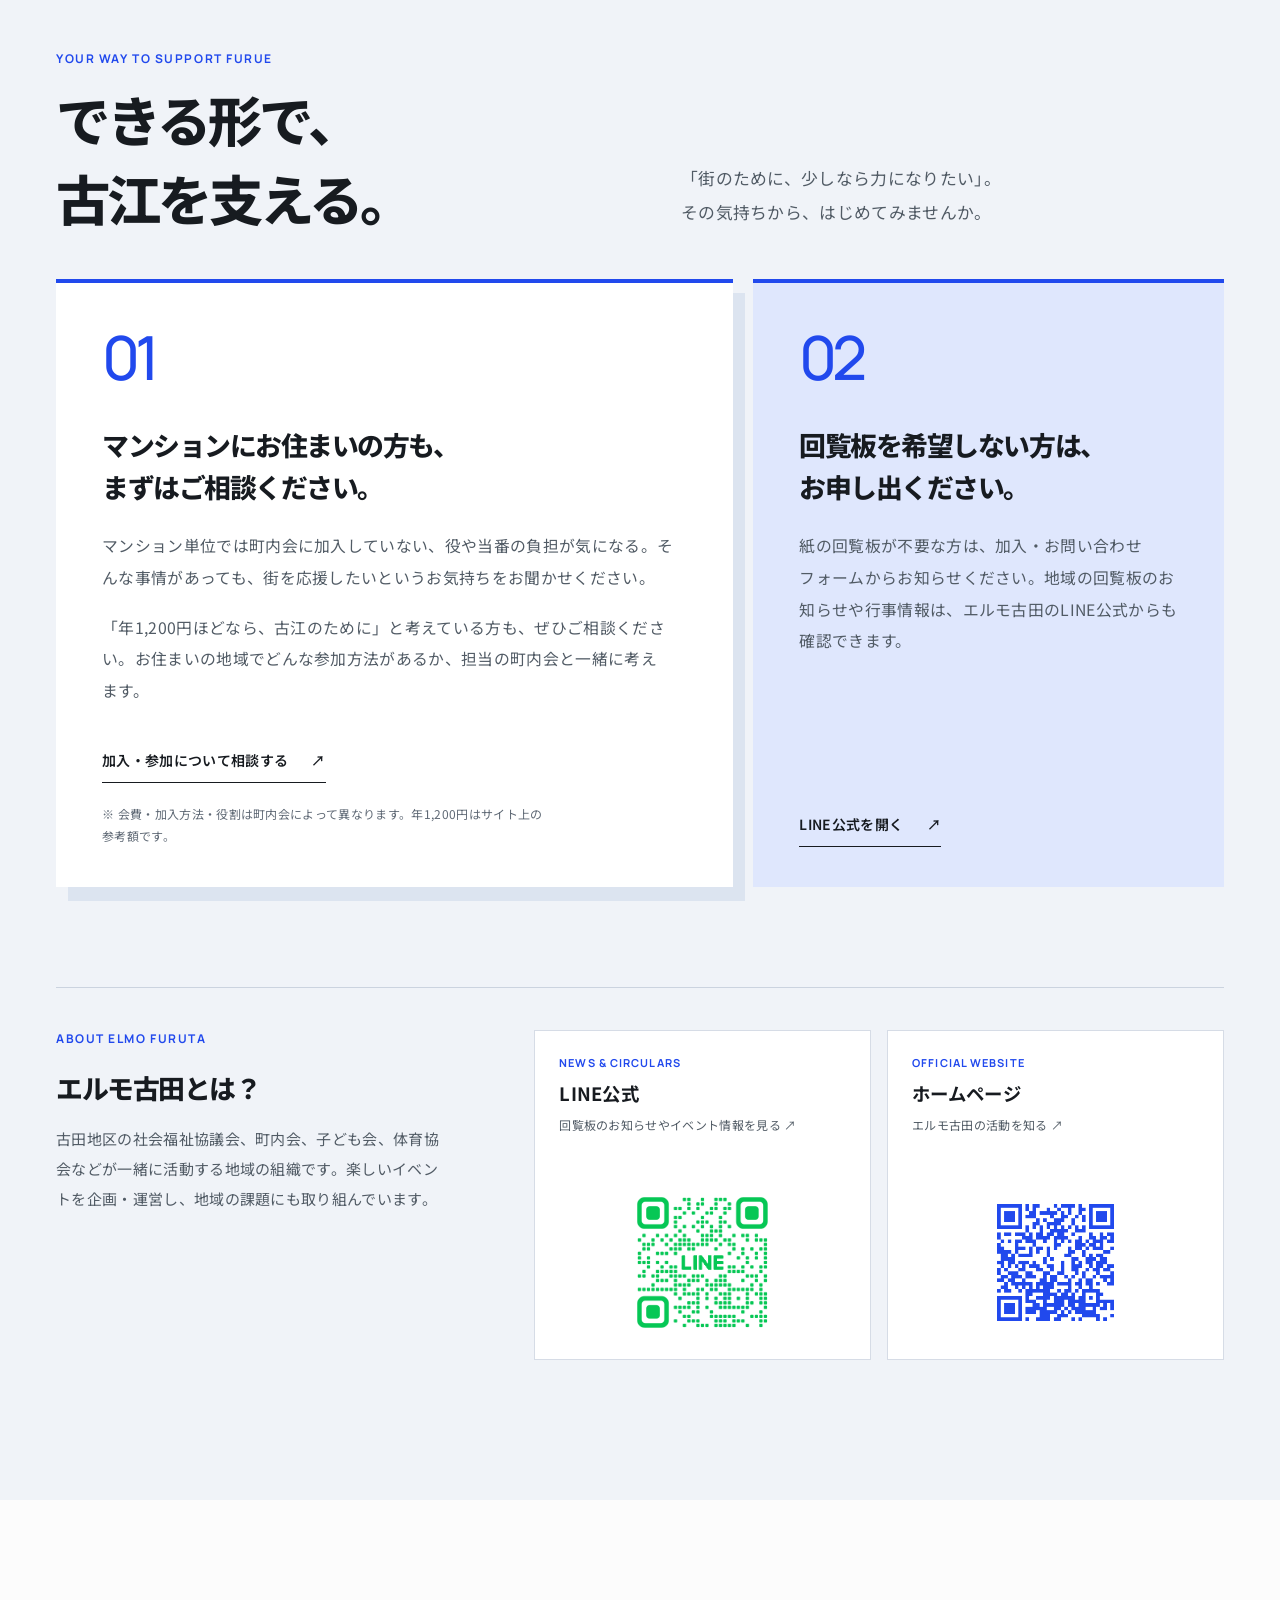
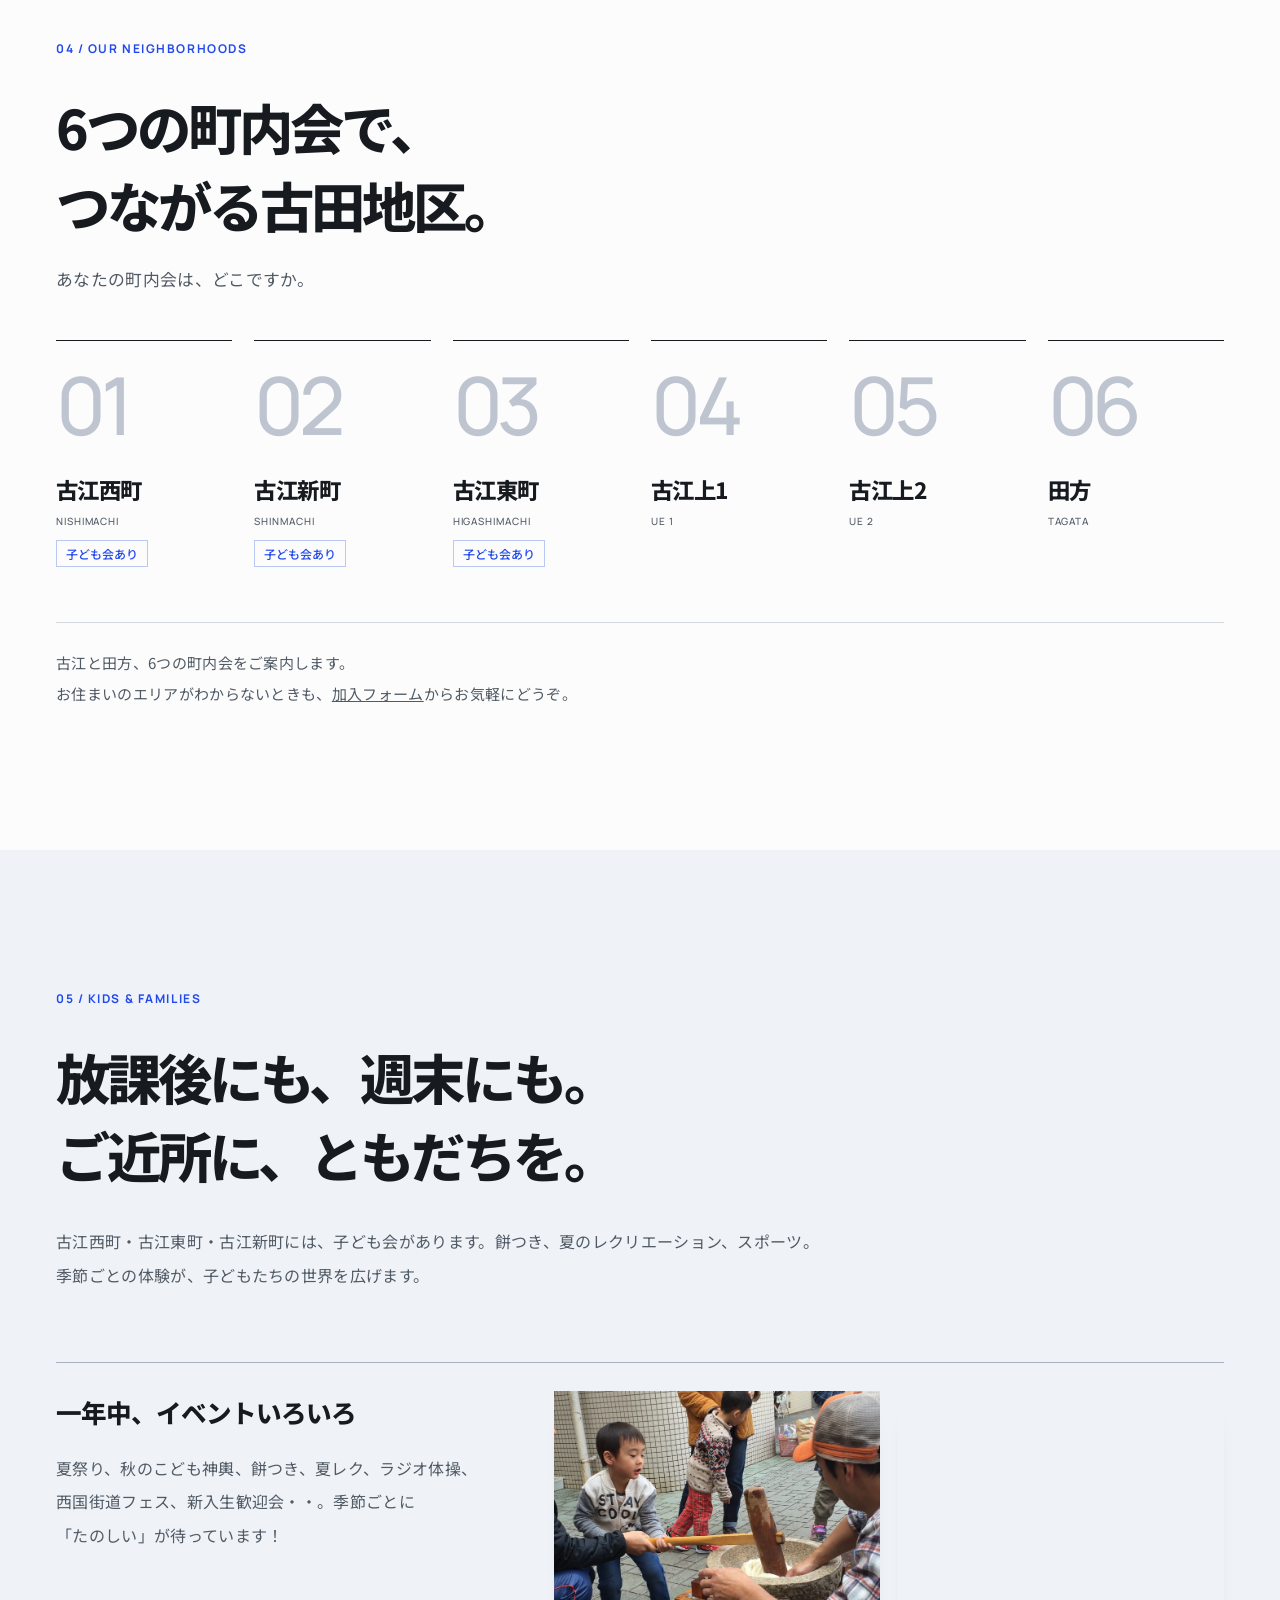
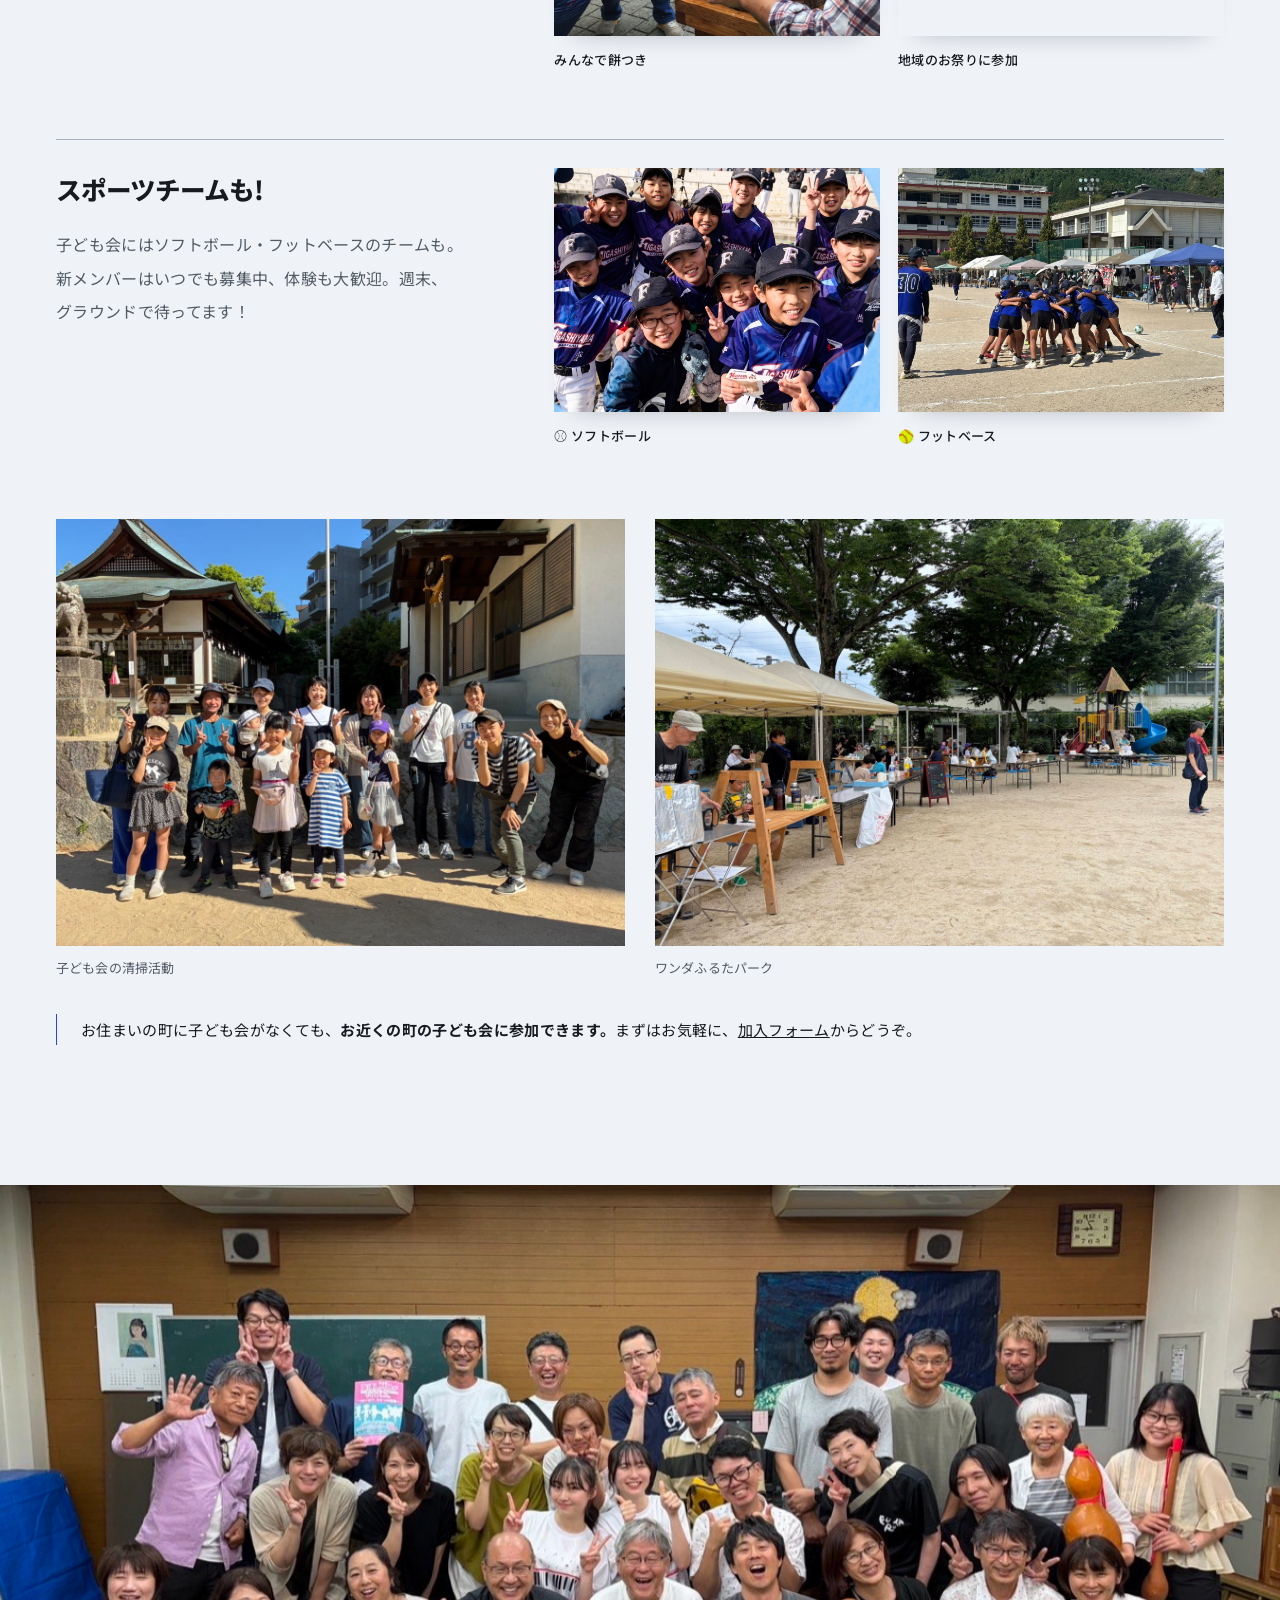
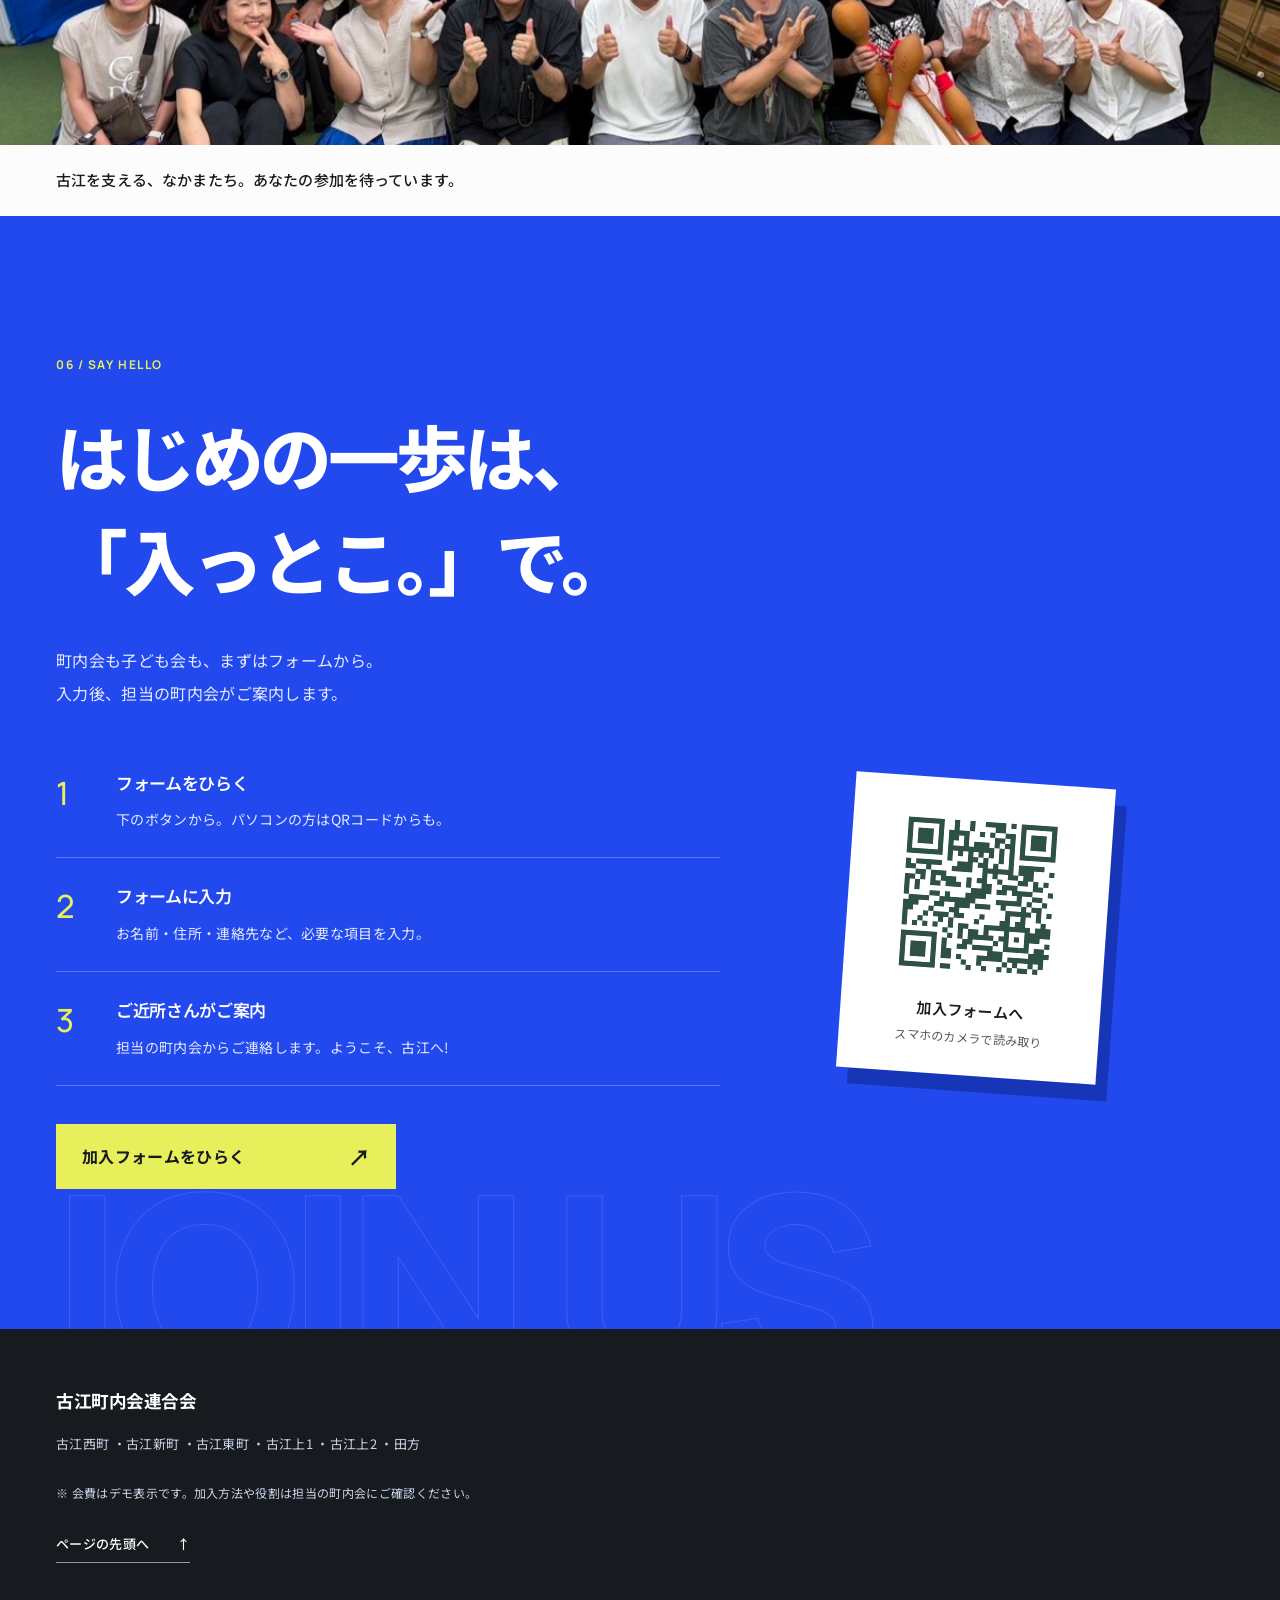
==== commit cb16e657: "Remove no kids club label from Tagata card" ====
--- a/index.html
+++ b/index.html
@@ -102,7 +102,7 @@
 <div class="town" data-reveal><span class="town-index" aria-hidden="true">03</span><h3>古江東町</h3><p>HIGASHIMACHI</p><p class="kidbadge">子ども会あり</p></div>
 <div class="town" data-reveal><span class="town-index" aria-hidden="true">04</span><h3>古江上1</h3><p>UE 1</p></div>
 <div class="town" data-reveal><span class="town-index" aria-hidden="true">05</span><h3>古江上2</h3><p>UE 2</p></div>
-<div class="town" data-reveal><span class="town-index" aria-hidden="true">06</span><h3>田方</h3><p>TAGATA</p><p class="kidbadge kidbadge--none">子ども会なし</p></div></div><p class="renkei"><span class="phrase">古江と田方、</span><span class="phrase">6つの町内会を</span><span class="phrase">ご案内します。</span><br><span class="phrase">お住まいのエリアが</span><span class="phrase">わからないときも、</span><a href="#join">加入フォーム</a>からお気軽にどうぞ。</p></div></section>
+<div class="town" data-reveal><span class="town-index" aria-hidden="true">06</span><h3>田方</h3><p>TAGATA</p></div></div><p class="renkei"><span class="phrase">古江と田方、</span><span class="phrase">6つの町内会を</span><span class="phrase">ご案内します。</span><br><span class="phrase">お住まいのエリアが</span><span class="phrase">わからないときも、</span><a href="#join">加入フォーム</a>からお気軽にどうぞ。</p></div></section>
 
 <!-- ============ KIDS ============ -->
 <section class="kids-sec" id="kids">
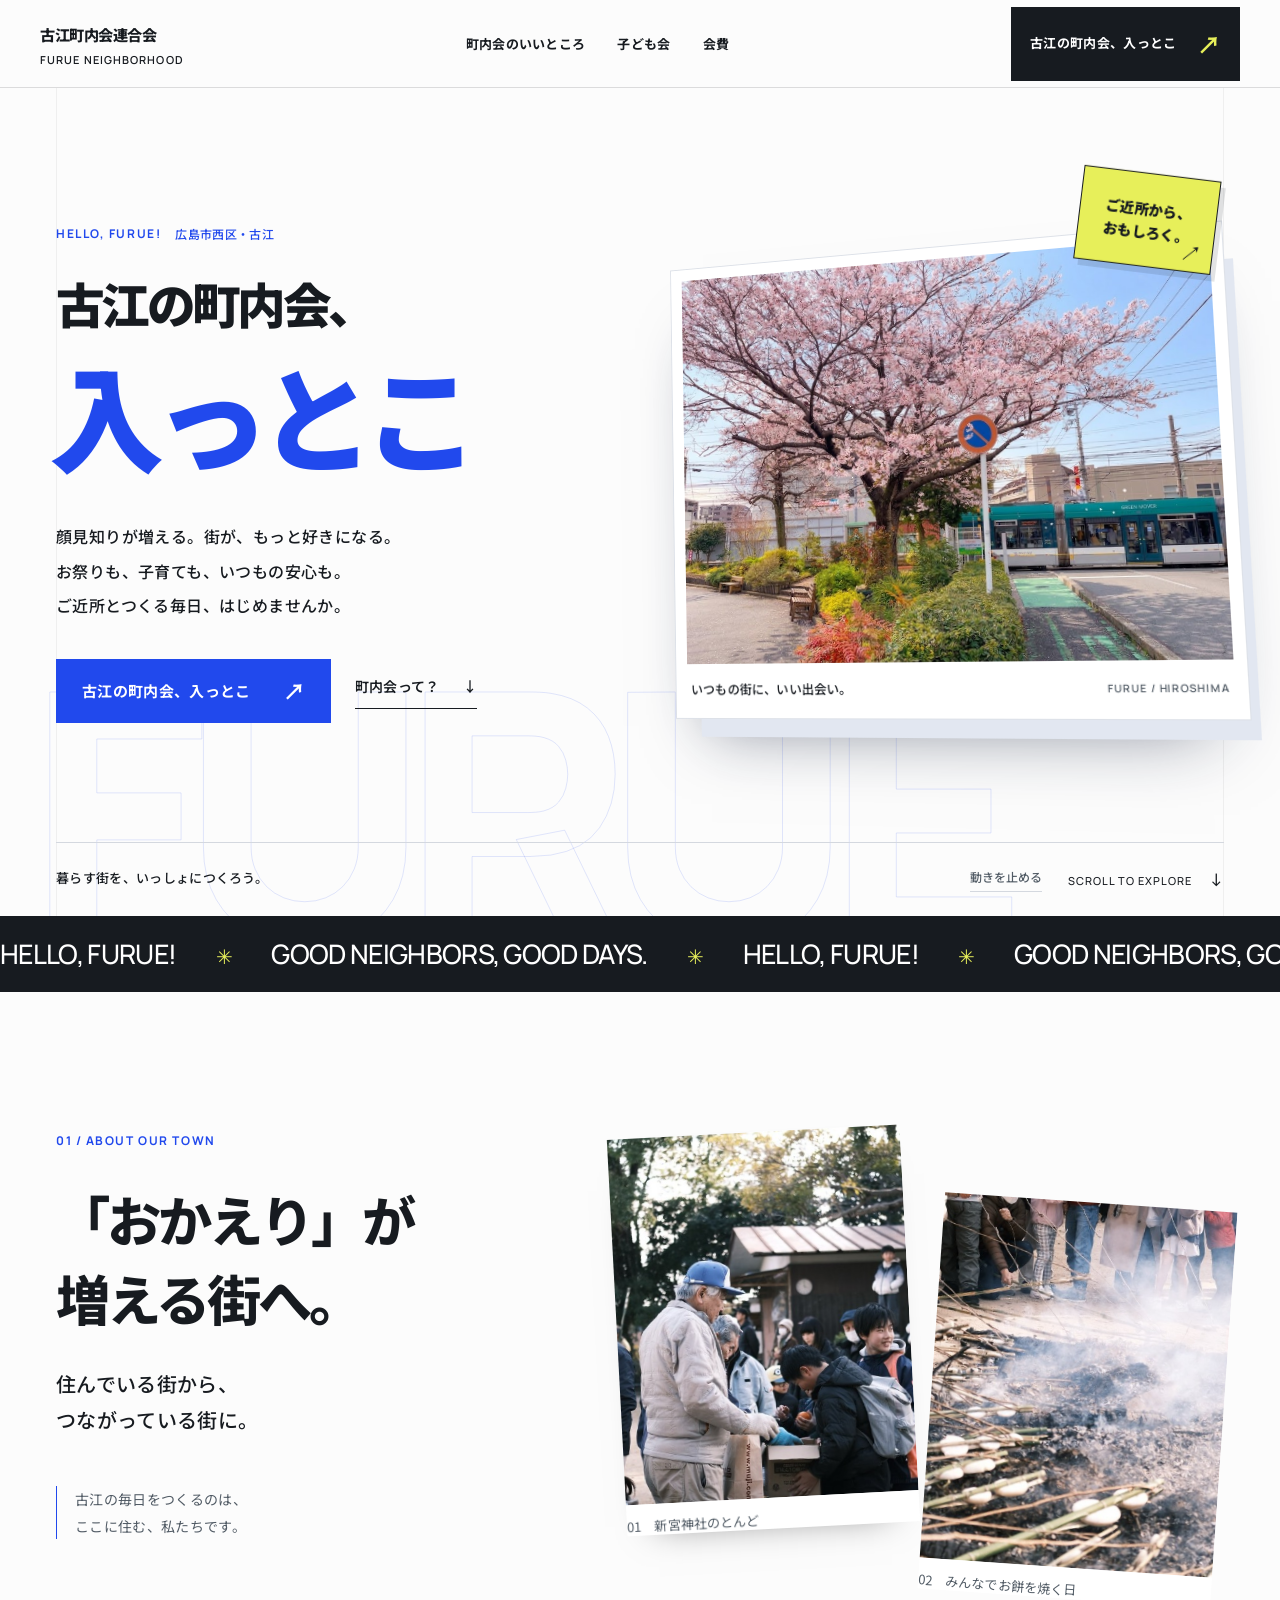
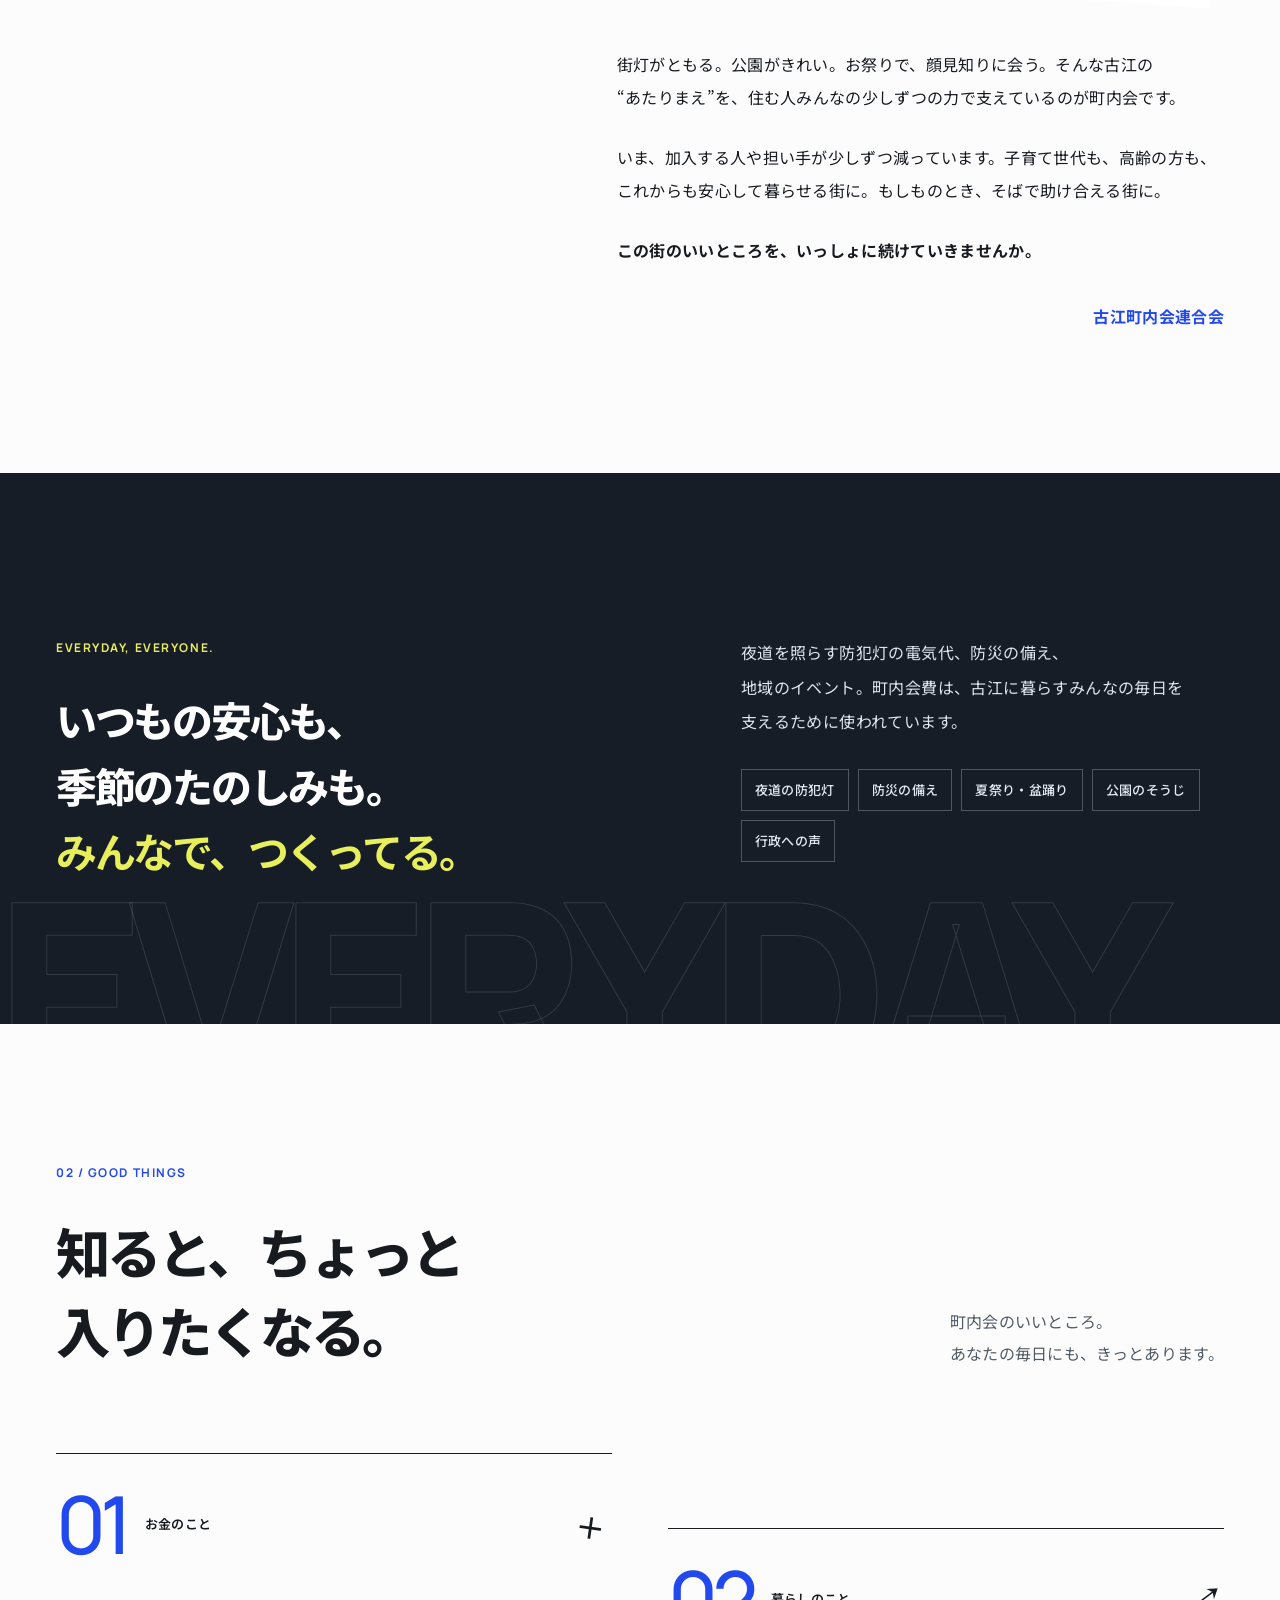
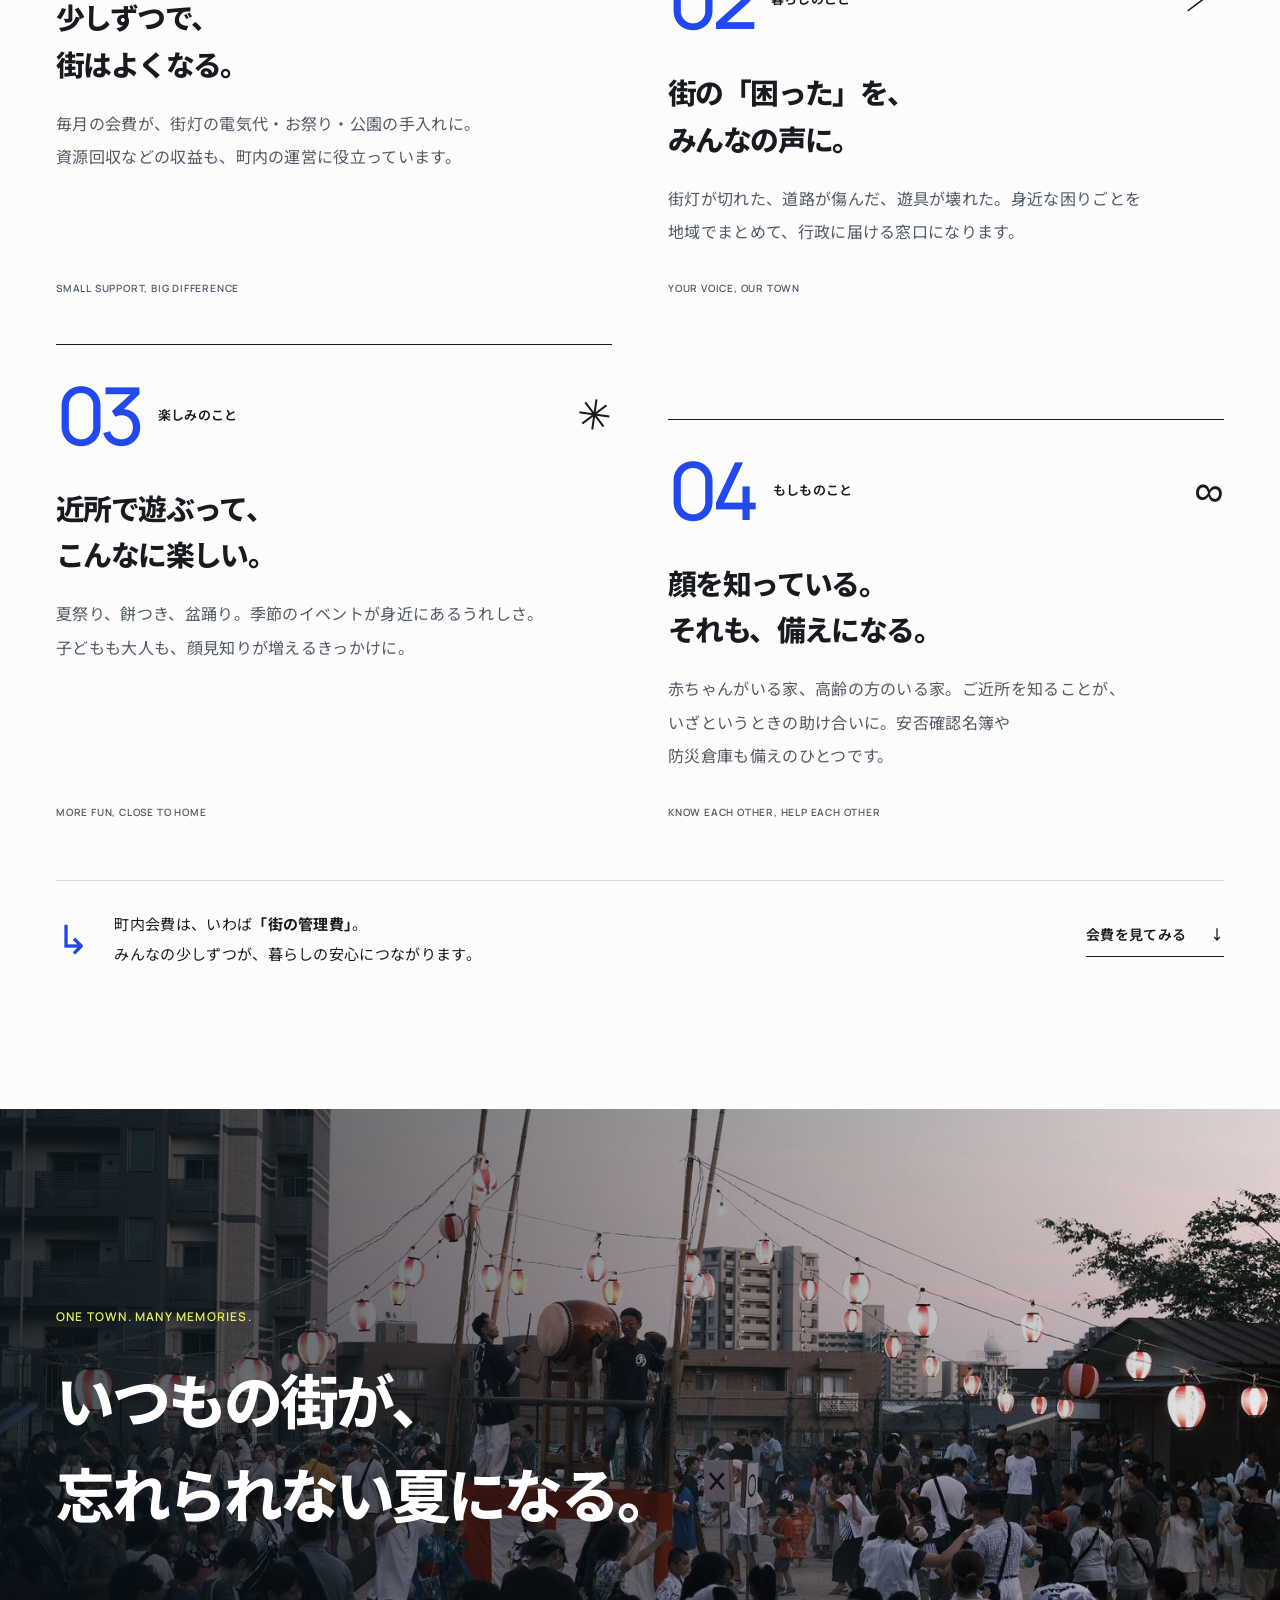
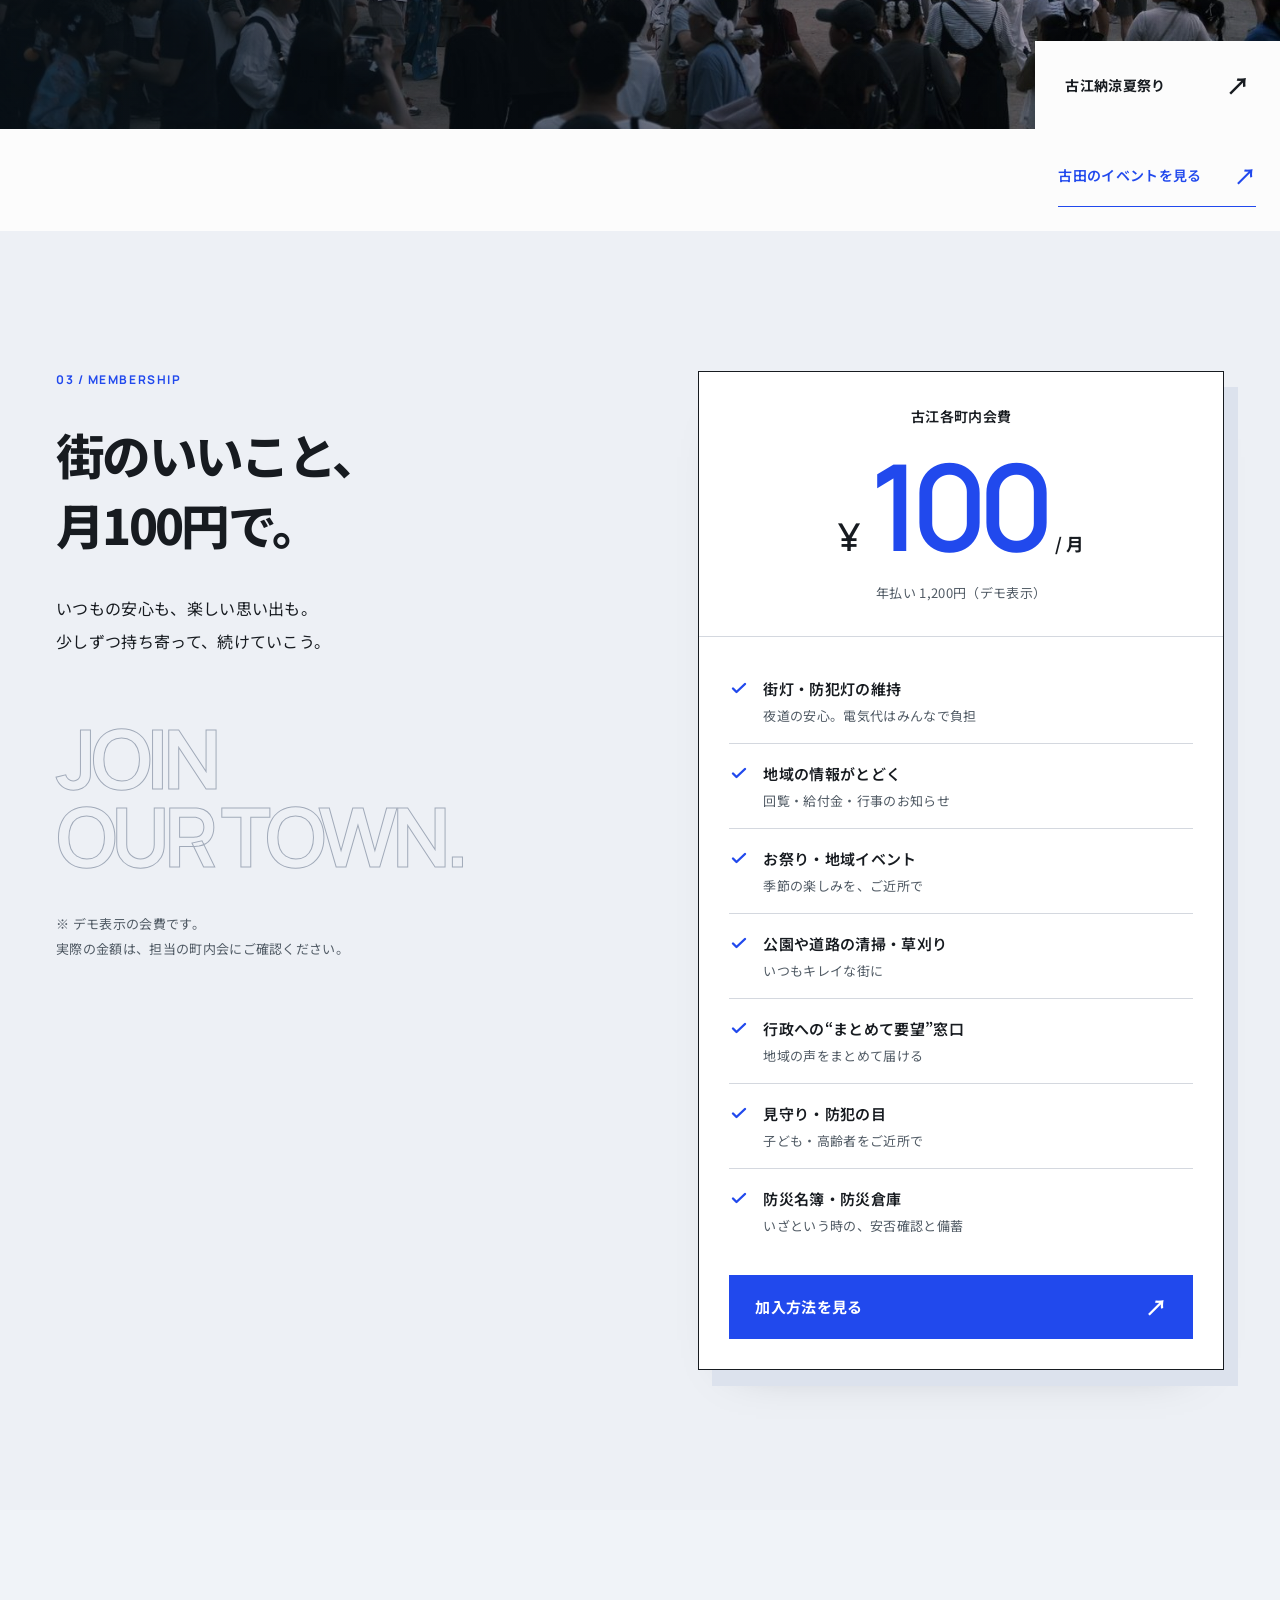
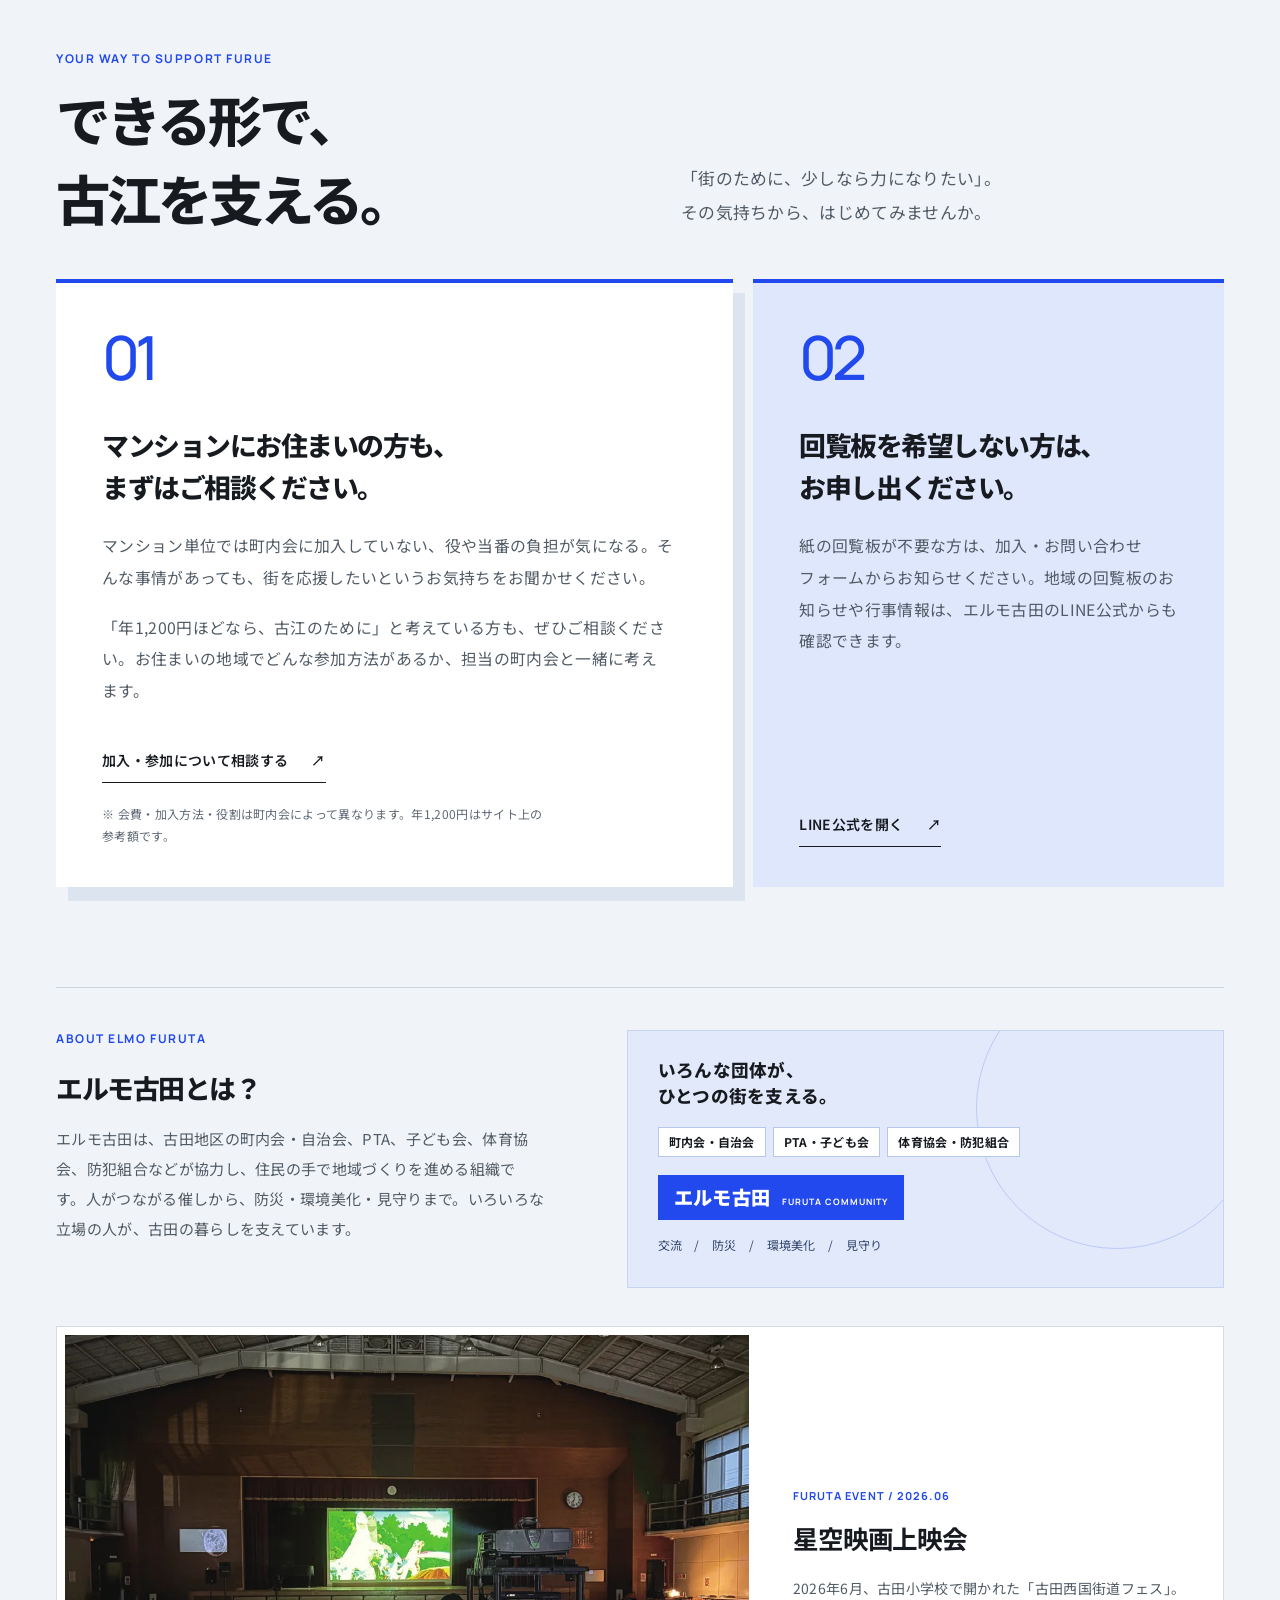
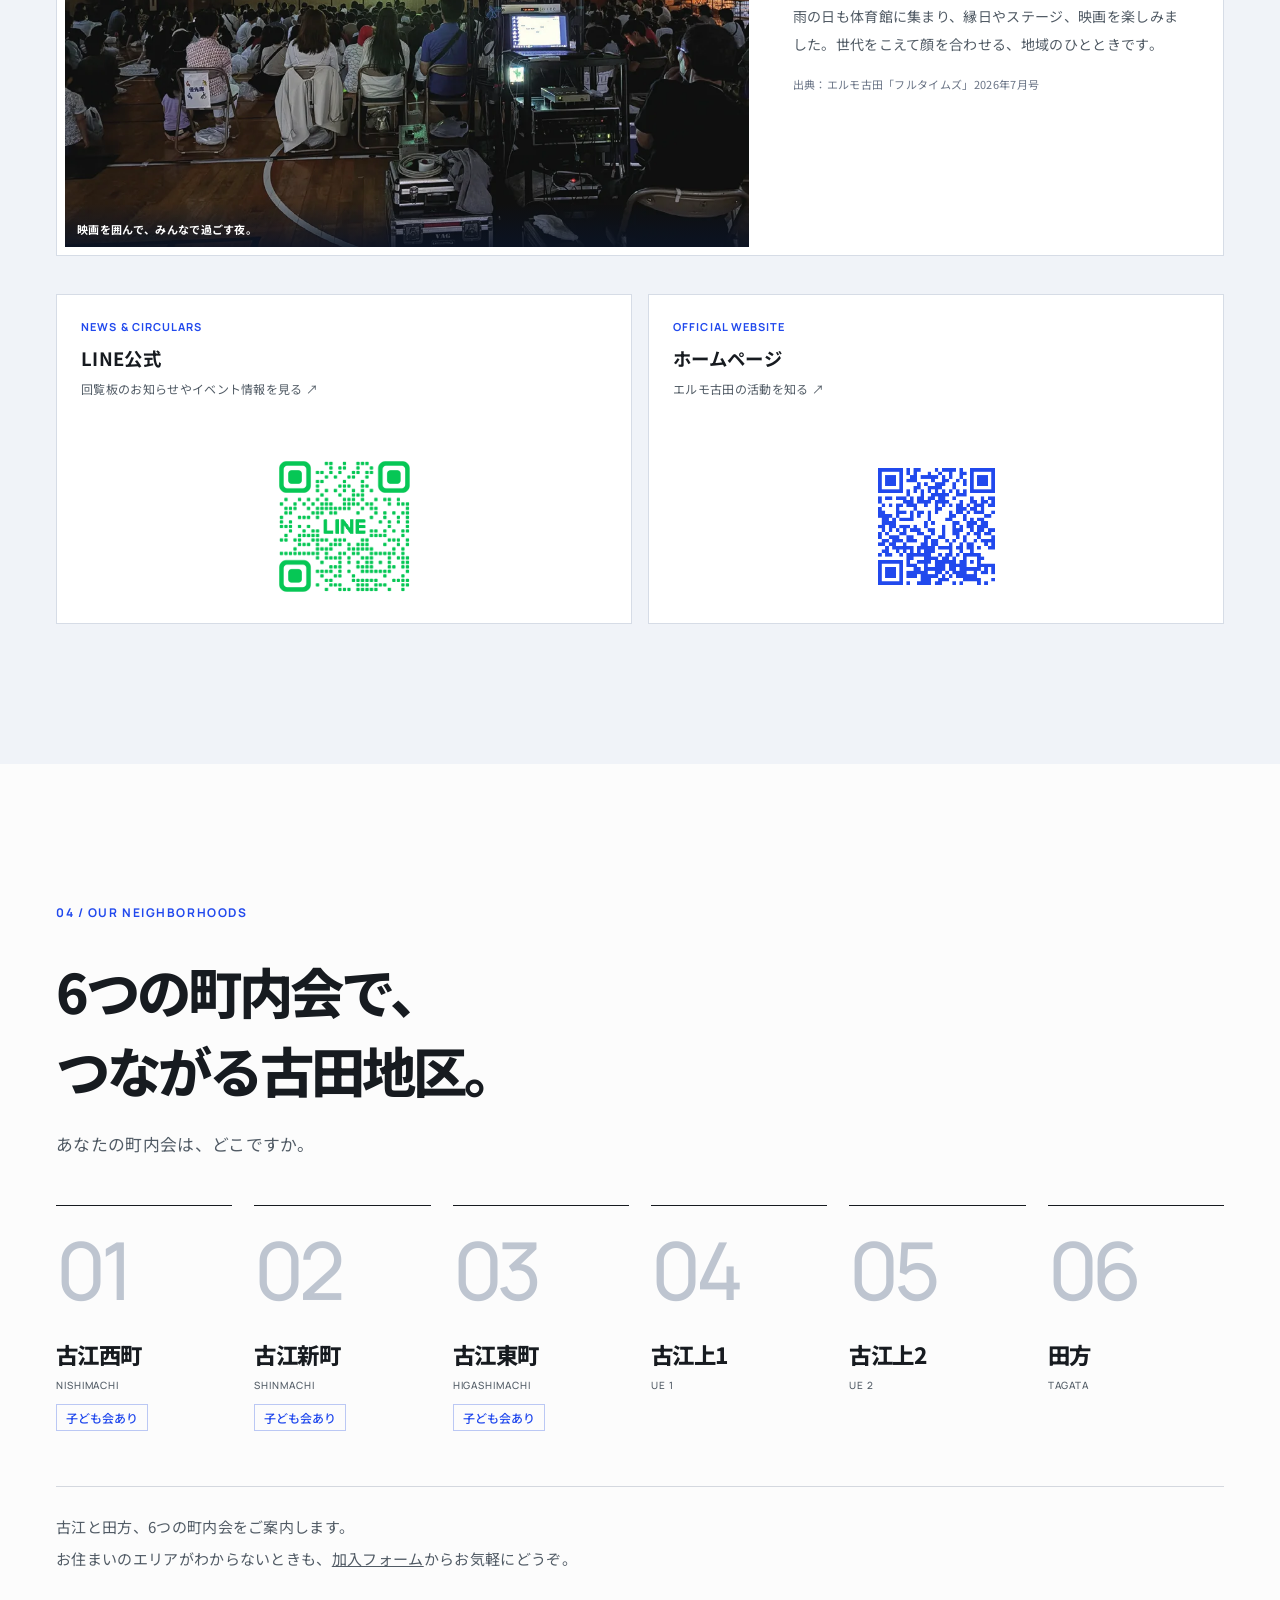
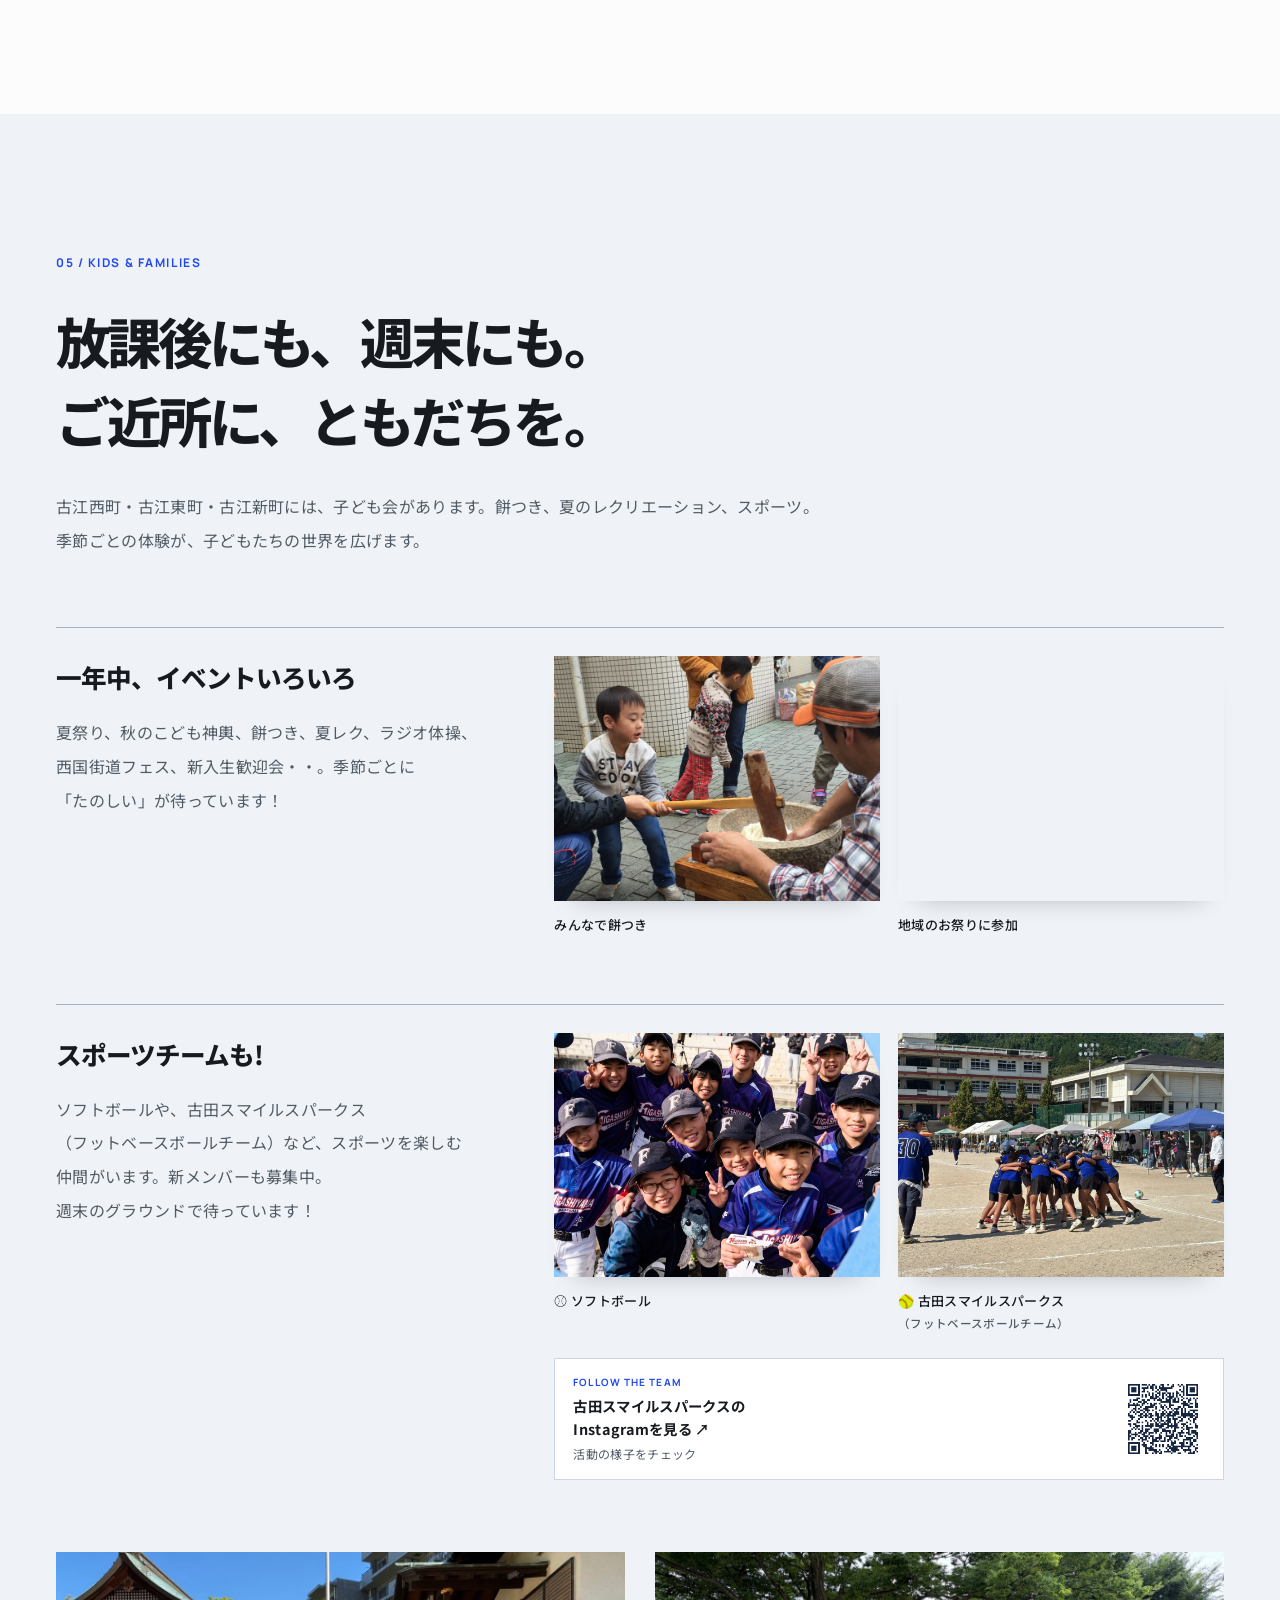
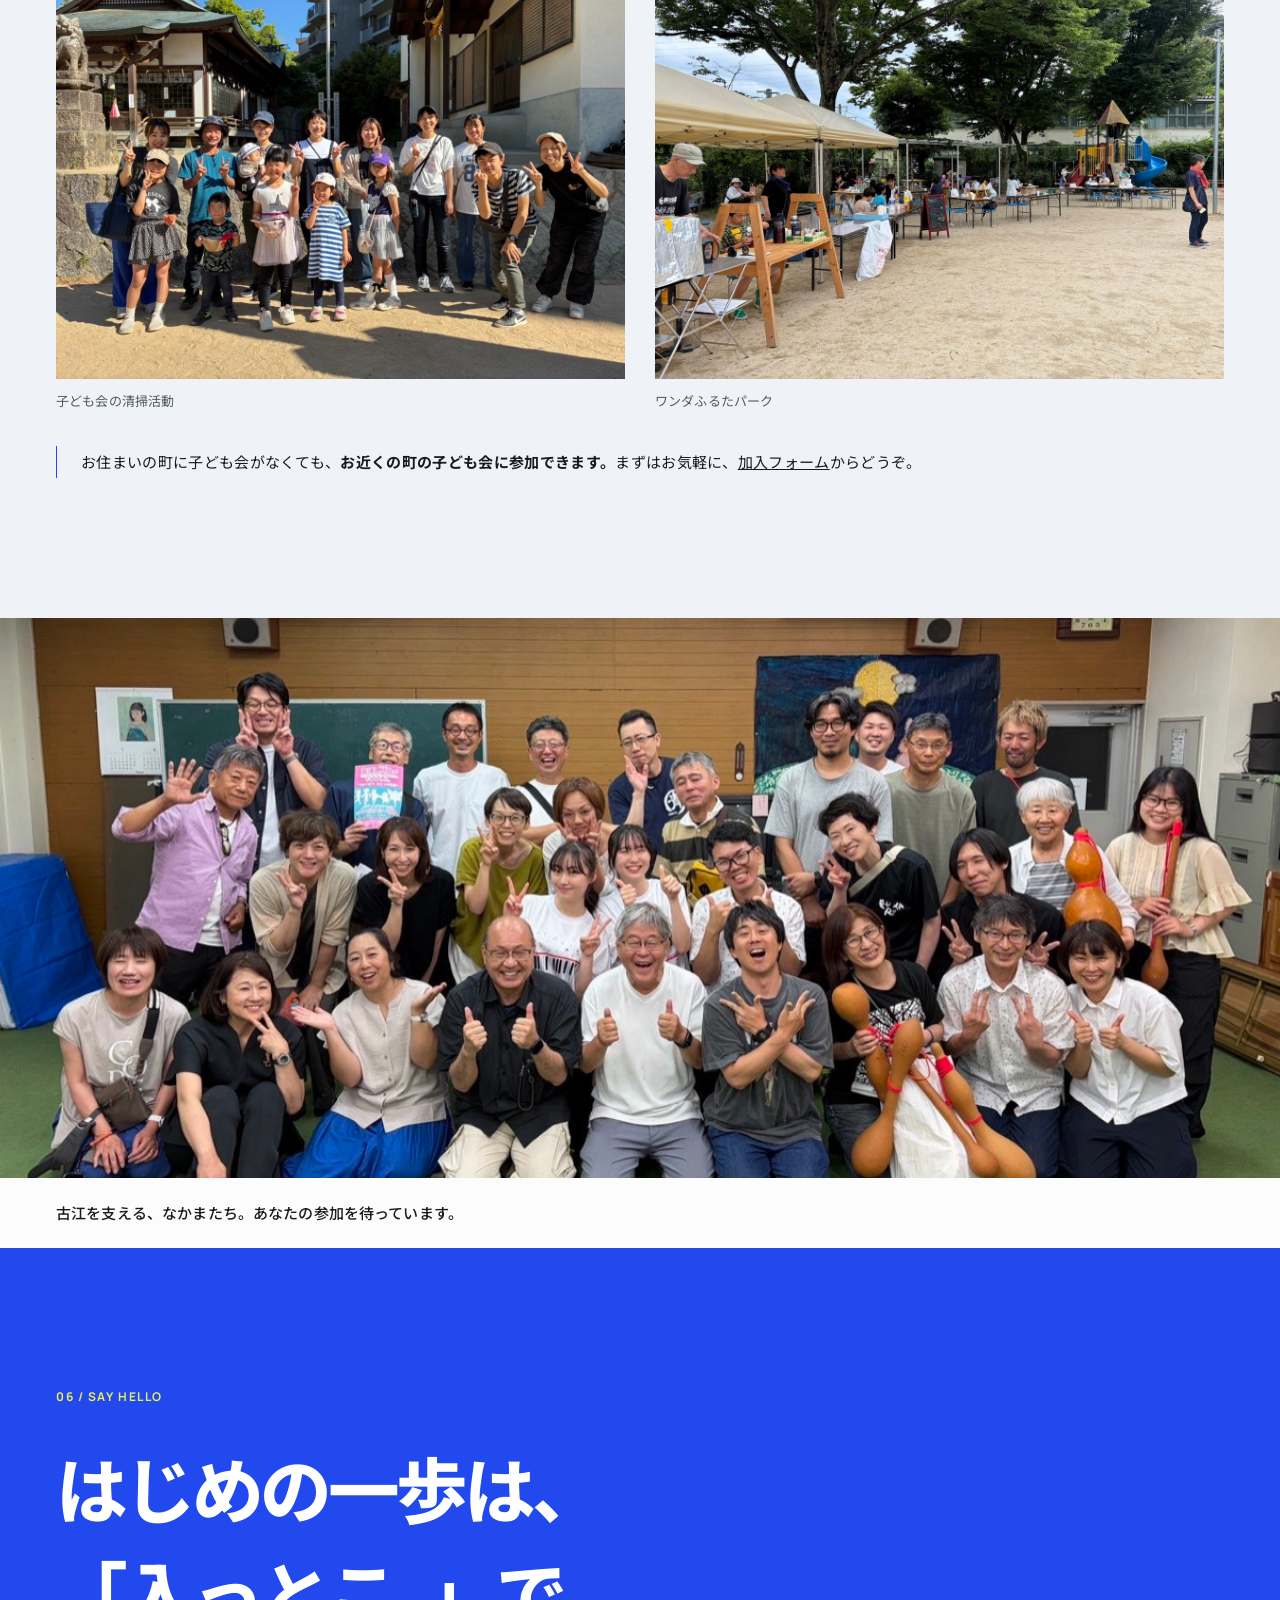
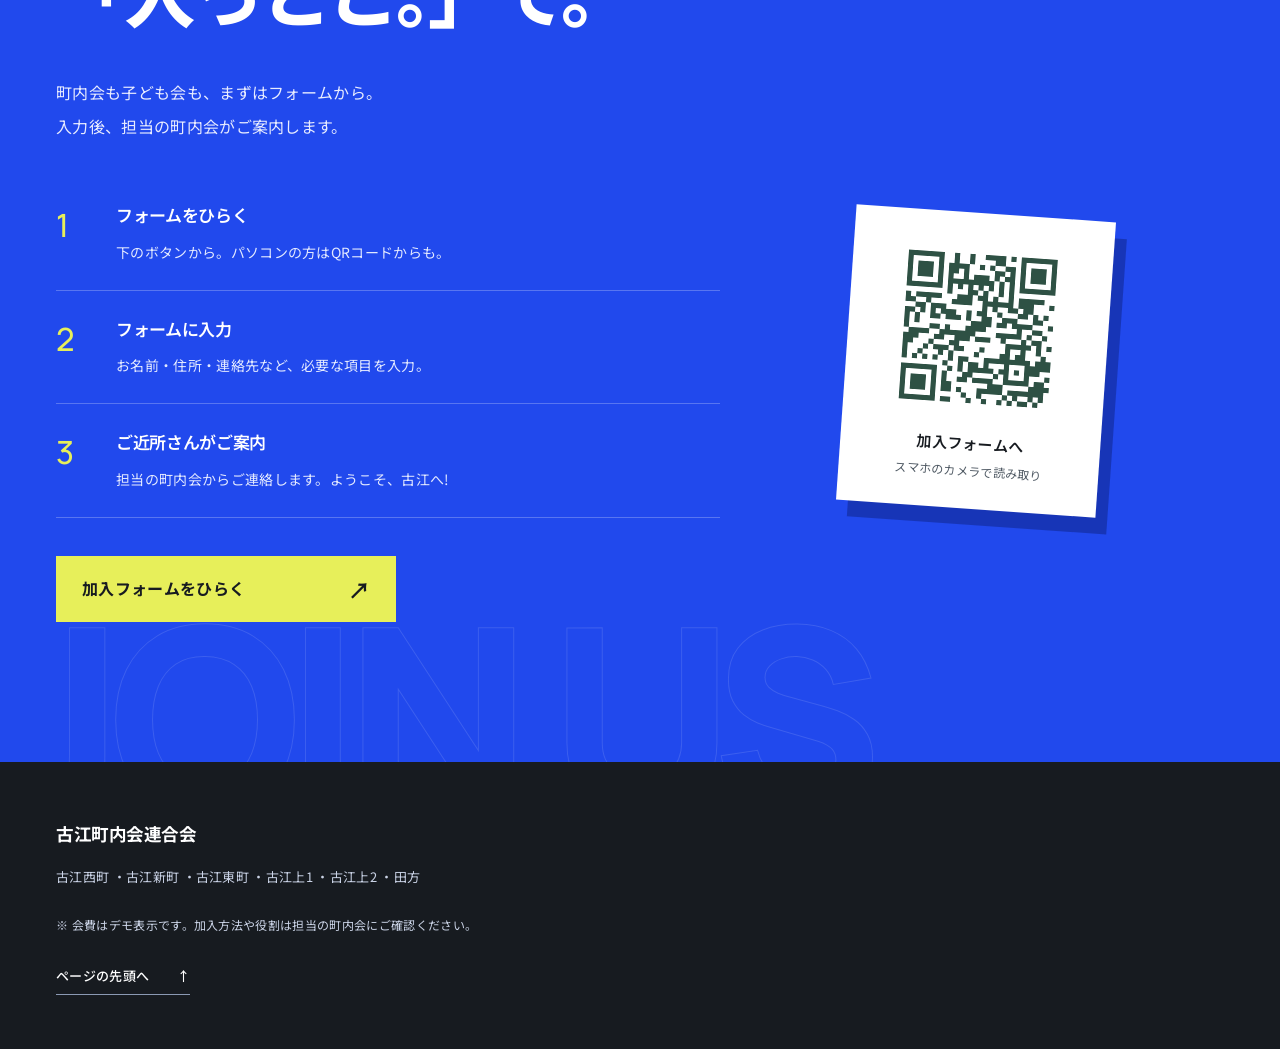
==== commit 1cc11969: "Add Elmo movie feature and Smile Sparks Instagram QR" ====
--- a/index.html
+++ b/index.html
@@ -1,5 +1,5 @@
 <!doctype html>
-<html lang="ja" data-theme="light"><head><meta charset="utf-8"><meta name="viewport" content="width=device-width, initial-scale=1"><meta name="robots" content="noindex, nofollow"><meta name="theme-color" content="#244bea"><title>古江の町内会、入っとこ｜古江町内会連合会</title><meta name="description" content="お祭りも、子育ても、いつもの安心も。古江町内会の活動・会費・子ども会・加入方法をご案内します。"><link rel="preconnect" href="https://fonts.googleapis.com"><link rel="preconnect" href="https://fonts.gstatic.com" crossorigin><link href="https://fonts.googleapis.com/css2?family=Manrope:wght@400;500;600;700;800&family=Noto+Sans+JP:wght@400;500;600;700;800;900&display=swap" rel="stylesheet"><link rel="stylesheet" href="styles.css?v=20261013"><link rel="stylesheet" href="editorial.css?v=20261013"><link rel="stylesheet" href="support.css"></head><body><a class="skip-link" href="#main">本文へスキップ</a><div class="scroll-progress" aria-hidden="true"></div><header class="site-header"><a class="brand" href="#top" aria-label="古江町内会連合会 トップへ"><span>古江町内会連合会<small>FURUE NEIGHBORHOOD</small></span></a><nav aria-label="メインメニュー"><a href="#merit">町内会のいいところ</a><a href="#kids">子ども会</a><a href="#fee">会費</a></nav><a class="header-join" href="#join"><span class="header-join-label">古江の町内会、<br>入っとこ</span><span aria-hidden="true">↗</span></a></header>
+<html lang="ja" data-theme="light"><head><meta charset="utf-8"><meta name="viewport" content="width=device-width, initial-scale=1"><meta name="robots" content="noindex, nofollow"><meta name="theme-color" content="#244bea"><title>古江の町内会、入っとこ｜古江町内会連合会</title><meta name="description" content="お祭りも、子育ても、いつもの安心も。古江町内会の活動・会費・子ども会・加入方法をご案内します。"><link rel="preconnect" href="https://fonts.googleapis.com"><link rel="preconnect" href="https://fonts.gstatic.com" crossorigin><link href="https://fonts.googleapis.com/css2?family=Manrope:wght@400;500;600;700;800&family=Noto+Sans+JP:wght@400;500;600;700;800;900&display=swap" rel="stylesheet"><link rel="stylesheet" href="styles.css?v=20261013"><link rel="stylesheet" href="editorial.css?v=20261013b"><link rel="stylesheet" href="support.css?v=20261013b"></head><body><a class="skip-link" href="#main">本文へスキップ</a><div class="scroll-progress" aria-hidden="true"></div><header class="site-header"><a class="brand" href="#top" aria-label="古江町内会連合会 トップへ"><span>古江町内会連合会<small>FURUE NEIGHBORHOOD</small></span></a><nav aria-label="メインメニュー"><a href="#merit">町内会のいいところ</a><a href="#kids">子ども会</a><a href="#fee">会費</a></nav><a class="header-join" href="#join"><span class="header-join-label">古江の町内会、<br>入っとこ</span><span aria-hidden="true">↗</span></a></header>
 <main id="main">
 <section class="hero" id="top" data-parallax-scene><p class="hero-word" aria-hidden="true" data-parallax="0.12">FURUE</p><div class="hero-grid wrap"><div class="hero-copy"><p class="eyebrow">HELLO, FURUE! <span>広島市西区・古江</span></p><h1><span class="hero-title-top">古江の町内会、</span><span class="accent">入っとこ</span></h1><p class="hero-description"><span class="phrase">顔見知りが増える。</span><span class="phrase">街が、</span><span class="phrase">もっと好きになる。</span><br><span class="phrase">お祭りも、</span><span class="phrase">子育ても、</span><span class="phrase">いつもの安心も。</span><br><span class="phrase">ご近所とつくる毎日、</span><span class="phrase">はじめませんか。</span></p><div class="cta-row"><a class="btn btn-primary" href="#join">古江の町内会、入っとこ<span aria-hidden="true">↗</span></a><a class="text-link" href="#merit">町内会って？ <span aria-hidden="true">↓</span></a></div></div><div class="hero-scene hero-scene--photo" data-parallax-scene><figure class="hero-photo-layer" data-parallax="-0.15" data-tilt><img class="hero-photo" src="images/hero_photo.jpg" width="1024" height="768" alt="満開の桜と電停に停まる路面電車、古江の春の風景" fetchpriority="high"><figcaption>いつもの街に、いい出会い。<span>FURUE / HIROSHIMA</span></figcaption></figure><div class="hello-sticker" data-parallax="0.09"><span>ご近所から、<br>おもしろく。</span><b aria-hidden="true">↗</b></div></div></div><div class="hero-bottom wrap"><span>暮らす街を、いっしょにつくろう。</span><div class="hero-tools"><button class="motion-toggle" type="button" aria-pressed="false" hidden>動きを止める</button><a href="#about">SCROLL TO EXPLORE <span aria-hidden="true">↓</span></a></div></div></section>
 <div class="ticker" aria-hidden="true"><div data-marquee>HELLO, FURUE! <span>✳</span> GOOD NEIGHBORS, GOOD DAYS. <span>✳</span> HELLO, FURUE! <span>✳</span> GOOD NEIGHBORS, GOOD DAYS. <span>✳</span></div></div>
@@ -79,7 +79,19 @@
       <div class="elmo-intro">
         <p class="eyebrow">ABOUT ELMO FURUTA</p>
         <h3>エルモ古田とは？</h3>
-        <p>古田地区の社会福祉協議会、町内会、子ども会、体育協会などが一緒に活動する地域の組織です。楽しいイベントを企画・運営し、地域の課題にも取り組んでいます。</p>
+        <p>エルモ古田は、古田地区の町内会・自治会、PTA、子ども会、体育協会、防犯組合などが協力し、住民の手で地域づくりを進める組織です。人がつながる催しから、防災・環境美化・見守りまで。いろいろな立場の人が、古田の暮らしを支えています。</p>
+      </div>
+      <div class="elmo-network" aria-label="町内会・自治会、PTA・子ども会、体育協会・防犯組合などがエルモ古田でつながる図">
+        <p class="elmo-network-title">いろんな団体が、<br>ひとつの街を支える。</p>
+        <div class="elmo-network-groups"><span>町内会・自治会</span><span>PTA・子ども会</span><span>体育協会・防犯組合</span></div>
+        <div class="elmo-network-center">エルモ古田 <span>FURUTA COMMUNITY</span></div>
+        <p class="elmo-network-areas">交流　/　防災　/　環境美化　/　見守り</p>
+      </div>
+      <div class="elmo-story">
+        <div class="elmo-story-images">
+          <figure><img src="images/elmo-movie-screening.webp" alt="古田小学校の体育館で開かれた星空映画上映会に集まる地域の人たち" width="1092" height="819" loading="lazy" decoding="async"><figcaption>映画を囲んで、みんなで過ごす夜。</figcaption></figure>
+        </div>
+        <div class="elmo-story-copy"><span class="elmo-story-date">FURUTA EVENT / 2026.06</span><h4>星空映画上映会</h4><p>2026年6月、古田小学校で開かれた「古田西国街道フェス」。雨の日も体育館に集まり、縁日やステージ、映画を楽しみました。世代をこえて顔を合わせる、地域のひとときです。</p><small>出典：エルモ古田「フルタイムズ」2026年7月号</small></div>
       </div>
       <div class="elmo-links">
         <a class="elmo-link" href="https://lin.ee/84dRo41" target="_blank" rel="noopener noreferrer" aria-label="エルモ古田LINE公式を開く">
@@ -130,11 +142,11 @@
           <path d="M15 15c3.5 2.6 3.5 15.4 0 18M33 15c-3.5 2.6-3.5 15.4 0 18" stroke="var(--moss)" stroke-width="2" stroke-linecap="round"/>
         </svg>
         <h3>スポーツチームも!</h3>
-        <p><span class="phrase">子ども会には</span><span class="phrase">ソフトボール・</span><span class="phrase">フットベースの</span><span class="phrase">チームも。</span><span class="phrase">新メンバーは</span><span class="phrase">いつでも募集中、</span><span class="phrase">体験も大歓迎。</span><span class="phrase">週末、</span><span class="phrase">グラウンドで</span><span class="phrase">待ってます！</span></p>
-        <div class="sport-imgs">
+        <p><span class="phrase">ソフトボールや、</span><span class="phrase">古田スマイルスパークス</span><span class="phrase">（フットベースボールチーム）</span><span class="phrase">など、</span><span class="phrase">スポーツを楽しむ</span><span class="phrase">仲間がいます。</span><span class="phrase">新メンバーも</span><span class="phrase">募集中。</span><span class="phrase">週末のグラウンドで</span><span class="phrase">待っています！</span></p>
+        <div class="sport-media"><div class="sport-imgs">
           <figure><img src="images/original-14.jpg" alt="古江の子ども会ソフトボールチームの集合写真" width="1200" height="876" loading="lazy" decoding="async"><figcaption>⚾ ソフトボール</figcaption></figure>
-          <figure><img src="images/original-15.jpg" alt="グラウンドで円陣を組む古江の子ども会フットベースチームの写真" width="1200" height="900" loading="lazy" decoding="async"><figcaption>🥎 フットベース</figcaption></figure>
-        </div>
+          <figure><img src="images/original-15.jpg" alt="グラウンドで円陣を組むフットベースボールチームの写真" width="1200" height="900" loading="lazy" decoding="async"><figcaption>🥎 古田スマイルスパークス<br><span>（フットベースボールチーム）</span></figcaption></figure>
+        </div><a class="sport-social" href="https://www.instagram.com/furuta_smile_sparks2023" target="_blank" rel="noopener noreferrer" aria-label="古田スマイルスパークスのInstagramを開く"><span><small>FOLLOW THE TEAM</small><strong>古田スマイルスパークスの<br>Instagramを見る ↗</strong><span>活動の様子をチェック</span></span><img src="images/furuta-smile-sparks-instagram-qr.png" alt="古田スマイルスパークスのInstagramへつながるQRコード" width="528" height="528" loading="lazy" decoding="async"></a></div>
       </div>
     </div>
     <div class="kids-real" data-reveal><figure><img src="images/original-16.jpg" alt="子ども会の新宮神社清掃活動に集まった親子" width="1200" height="900" loading="lazy" decoding="async"><figcaption class="rcap">子ども会の清掃活動</figcaption></figure><figure><img src="images/original-17.jpg" alt="ワンダふるたパークの公園イベントの様子" width="1200" height="900" loading="lazy" decoding="async"><figcaption class="rcap">ワンダふるたパーク</figcaption></figure></div>
--- a/editorial.css
+++ b/editorial.css
@@ -130,11 +130,19 @@
 .kcard .ic{display:none}
 .kcard h3{grid-column:1;grid-row:1;font-size:clamp(1.3rem,2vw,1.85rem);line-height:1.65;letter-spacing:-.04em}
 .kcard p{grid-column:1;grid-row:2;font-size:1rem;line-height:2.1;align-self:start}
-.kcard .event-photos,.kcard .sport-imgs{grid-column:2;grid-row:1 / span 3;align-self:start}
+.kcard .event-photos,.kcard .sport-media{grid-column:2;grid-row:1 / span 3;align-self:start}
 .event-photos,.sport-imgs{display:grid;grid-template-columns:repeat(2,minmax(0,1fr));gap:18px;margin:0;align-items:start}
 .event-photos img,.sport-imgs img{width:100%;height:auto;aspect-ratio:4/3;object-fit:cover;object-position:center;border-radius:0;box-shadow:0 15px 25px -22px rgba(17,29,57,.4)}
 .event-photos figure,.sport-imgs figure{margin:0;min-width:0}
 .event-photos figcaption,.sport-imgs figcaption{font-size:.8125rem;font-weight:500;margin-top:13px;line-height:1.7}
+.sport-imgs figcaption span{font-size:.72rem;color:var(--ink-soft)}
+.sport-social{display:flex;align-items:center;justify-content:space-between;gap:18px;margin-top:24px;padding:16px 18px;background:#fff;border:1px solid #cbd5e6;color:var(--ink);text-decoration:none;transition:transform .25s ease,box-shadow .25s ease,border-color .25s ease}
+.sport-social:hover,.sport-social:focus-visible{transform:translateY(-4px);box-shadow:0 12px 22px rgba(24,47,93,.1);border-color:var(--blue)}
+.sport-social>span{display:flex;flex-direction:column;gap:5px;min-width:0;line-height:1.5}
+.sport-social small{font:700 .625rem/1.5 var(--font-latin);letter-spacing:.11em;color:var(--blue)}
+.sport-social strong{font-size:.9rem;line-height:1.55}
+.sport-social>span>span{font-size:.75rem;color:var(--ink-soft)}
+.sport-social img{width:84px;height:84px;flex:none;object-fit:contain}
 .kids-real{margin-top:72px;gap:30px}
 .kids-real img{aspect-ratio:4/3;border-radius:0}
 .kids-note{background:transparent;border-left:1px solid var(--blue);padding:0 0 0 24px;margin-top:36px;font-size:.9375rem;line-height:2.1}
@@ -174,7 +182,7 @@
   .about-grid{grid-template-columns:38% 1fr;gap:7%}.about-sub{font-size:1.0625rem}
   .hook-grid{gap:6%}.cards{gap:0 36px}.card:nth-child(even){margin-top:60px}.card-number{font-size:4rem}
   .fee-grid{gap:8%}.plan-list{padding:20px 25px}.plan-foot{padding:0 25px 25px}
-  .kids-sec .kcard{grid-template-columns:1fr;gap:18px}.kcard .event-photos,.kcard .sport-imgs{grid-column:1;grid-row:3;margin-top:12px}.kcard p{max-width:44em}
+  .kids-sec .kcard{grid-template-columns:1fr;gap:18px}.kcard .event-photos,.kcard .sport-media{grid-column:1;grid-row:3;margin-top:12px}.kcard p{max-width:44em}
   .event-photos,.sport-imgs{gap:24px}.town h3{font-size:1.15rem}.town-index{font-size:4rem}
 }
 @media(max-width:760px){
--- a/support.css
+++ b/support.css
@@ -12,10 +12,30 @@
 .support-grid p{font-size:.9875rem;line-height:2;color:var(--ink-soft);max-width:37em;margin-bottom:18px}
 .support-grid .text-link{margin-top:auto;padding-top:22px}
 .support-grid .support-note{font-size:.75rem;line-height:1.8;margin:20px 0 0;color:#5f6975}
-.elmo-panel{display:grid;grid-template-columns:.73fr 1.27fr;gap:7%;align-items:start;margin-top:100px;padding-top:42px;border-top:1px solid #cbd3df}
+.elmo-panel{display:grid;grid-template-columns:.9fr 1.1fr;gap:38px 7%;align-items:start;margin-top:100px;padding-top:42px;border-top:1px solid #cbd3df}
 .elmo-intro .eyebrow{margin-bottom:21px}
 .elmo-intro h3{font-size:clamp(1.4rem,2.1vw,2rem);margin-bottom:17px}
 .elmo-intro p:last-child{color:var(--ink-soft);font-size:.9375rem;line-height:2}
+.elmo-network{position:relative;overflow:hidden;min-height:258px;padding:26px 30px 22px;background:#e1e9fa;border:1px solid #c6d4f2}
+.elmo-network:before{content:"";position:absolute;width:280px;height:280px;border:1px solid rgba(36,75,234,.2);border-radius:50%;right:-35px;top:-64px;pointer-events:none}
+.elmo-network-title{position:relative;font-size:1.1rem;font-weight:800;line-height:1.5;margin-bottom:18px}
+.elmo-network-groups{position:relative;display:flex;flex-wrap:wrap;gap:7px}
+.elmo-network-groups span{background:#fff;border:1px solid #b7c6eb;padding:5px 10px;font-size:.75rem;font-weight:700;line-height:1.5}
+.elmo-network-center{position:relative;display:inline-flex;align-items:baseline;gap:12px;margin:18px 0 13px;padding:8px 16px;background:var(--blue);color:#fff;font-weight:900;font-size:1.2rem;line-height:1.5}
+.elmo-network-center span{font:700 .55rem/1.5 var(--font-latin);letter-spacing:.11em}
+.elmo-network-areas{position:relative;font-size:.75rem;letter-spacing:.025em;color:#31456d}
+.elmo-story,.elmo-links{grid-column:1/-1}
+.elmo-story{display:grid;grid-template-columns:1.2fr .8fr;background:#fff;border:1px solid #d6dce6;overflow:hidden}
+.elmo-story-images{padding:8px;background:#fff}
+.elmo-story-images figure{position:relative;min-width:0;overflow:hidden;background:#e7e8e9}
+.elmo-story-images img{width:100%;height:100%;min-height:300px;object-fit:cover}
+.elmo-story-images figure:first-child img{object-position:center}
+.elmo-story-images figcaption{position:absolute;left:0;right:0;bottom:0;padding:18px 12px 10px;background:linear-gradient(transparent,rgba(10,20,40,.78));color:#fff;font-size:.6875rem;font-weight:700;line-height:1.5}
+.elmo-story-copy{display:flex;flex-direction:column;align-items:flex-start;justify-content:center;padding:34px 36px}
+.elmo-story-date{font:700 .6875rem/1.5 var(--font-latin);letter-spacing:.1em;color:var(--blue);margin-bottom:15px}
+.elmo-story-copy h4{font-size:clamp(1.3rem,2vw,1.8rem);line-height:1.45;letter-spacing:-.04em;margin:0 0 18px}
+.elmo-story-copy p{font-size:.875rem;line-height:2;color:var(--ink-soft)}
+.elmo-story-copy small{font-size:.6875rem;line-height:1.6;color:#6a7486;margin-top:18px}
 .elmo-links{display:grid;grid-template-columns:repeat(2,minmax(0,1fr));gap:16px}
 .elmo-link{display:flex;flex-direction:column;align-items:flex-start;min-width:0;min-height:330px;padding:24px;background:#fff;border:1px solid #d6dce6;color:var(--ink);text-decoration:none;transition:transform .25s ease,box-shadow .25s ease,border-color .25s ease}
 .elmo-link:hover,.elmo-link:focus-visible{transform:translateY(-5px);box-shadow:0 12px 24px rgba(24,47,93,.12);border-color:var(--blue)}
@@ -24,8 +44,8 @@
 .elmo-link strong{font-size:1.15rem}
 .elmo-link-copy>span:last-child{font-size:.75rem;color:var(--ink-soft)}
 .elmo-link img{display:block;width:145px;height:145px;object-fit:contain;margin:auto auto 0;background:#fff;image-rendering:auto}
-@media(max-width:1050px){.support-main,.support-circular{padding:36px 32px}.elmo-panel{grid-template-columns:1fr;gap:30px}.elmo-links{max-width:650px}}
-@media(max-width:760px){.support-intro,.support-grid{grid-template-columns:1fr}.support-intro{gap:18px;margin-bottom:34px}.support-intro .eyebrow{grid-column:auto}.support-intro .lead{font-size:.9375rem;padding-bottom:0}.support-grid{gap:22px}.support-main,.support-circular{padding:30px 26px 32px}.support-main{box-shadow:7px 8px 0 #dce4f0;margin-right:7px}.support-number{font-size:3rem;margin-bottom:22px}.support-grid h3{font-size:1.35rem}.support-grid p{font-size:.9375rem}.elmo-panel{margin-top:72px}.elmo-intro p:last-child{font-size:.9375rem}.elmo-links{grid-template-columns:repeat(2,minmax(0,1fr));gap:10px}.elmo-link{min-height:300px;padding:18px 14px}.elmo-link strong{font-size:1rem}.elmo-link img{width:min(130px,100%);height:auto;aspect-ratio:1}}
+@media(max-width:1050px){.support-main,.support-circular{padding:36px 32px}.elmo-panel{grid-template-columns:1fr;gap:30px}.elmo-story,.elmo-links{grid-column:1}.elmo-links{max-width:650px}.elmo-story{grid-template-columns:1fr}.elmo-story-images img{min-height:250px}}
+@media(max-width:760px){.support-intro,.support-grid{grid-template-columns:1fr}.support-intro{gap:18px;margin-bottom:34px}.support-intro .eyebrow{grid-column:auto}.support-intro .lead{font-size:.9375rem;padding-bottom:0}.support-grid{gap:22px}.support-main,.support-circular{padding:30px 26px 32px}.support-main{box-shadow:7px 8px 0 #dce4f0;margin-right:7px}.support-number{font-size:3rem;margin-bottom:22px}.support-grid h3{font-size:1.35rem}.support-grid p{font-size:.9375rem}.elmo-panel{margin-top:72px}.elmo-intro p:last-child{font-size:.9375rem}.elmo-network{padding:24px 22px;min-height:0}.elmo-story-images{gap:5px;padding:5px}.elmo-story-images img{min-height:190px}.elmo-story-images figcaption{font-size:.625rem}.elmo-story-copy{padding:26px 24px 28px}.elmo-links{grid-template-columns:repeat(2,minmax(0,1fr));gap:10px}.elmo-link{min-height:300px;padding:18px 14px}.elmo-link strong{font-size:1rem}.elmo-link img{width:min(130px,100%);height:auto;aspect-ratio:1}}
 @media(max-width:430px){.elmo-links{grid-template-columns:1fr}.elmo-link{min-height:0;display:grid;grid-template-columns:1fr 112px;gap:10px;align-items:center}.elmo-link img{width:112px;margin:0}.elmo-link-copy>span:last-child{font-size:.75rem}}
 @media(prefers-reduced-motion:reduce){.elmo-link:hover,.elmo-link:focus-visible{transform:none}}
 @media print{.support-main{box-shadow:none}.elmo-panel{break-inside:avoid}.elmo-link{break-inside:avoid}}
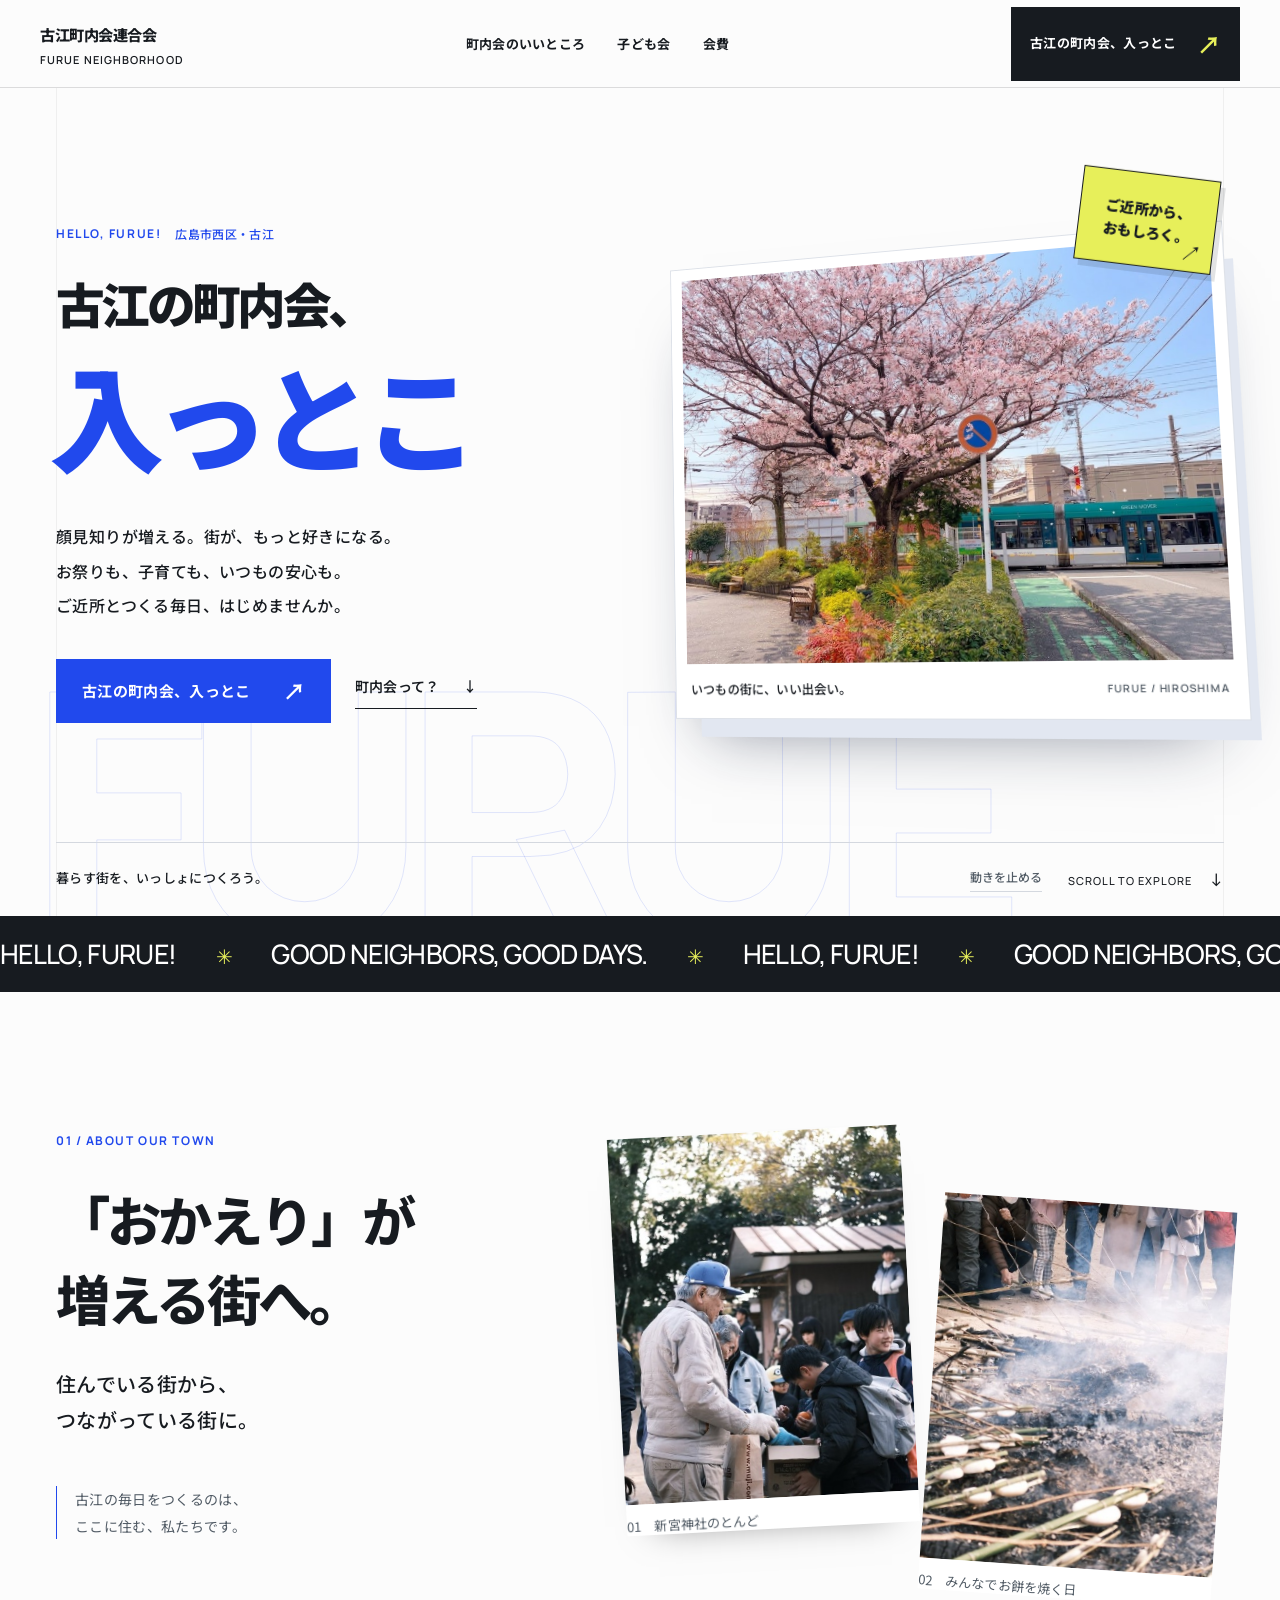
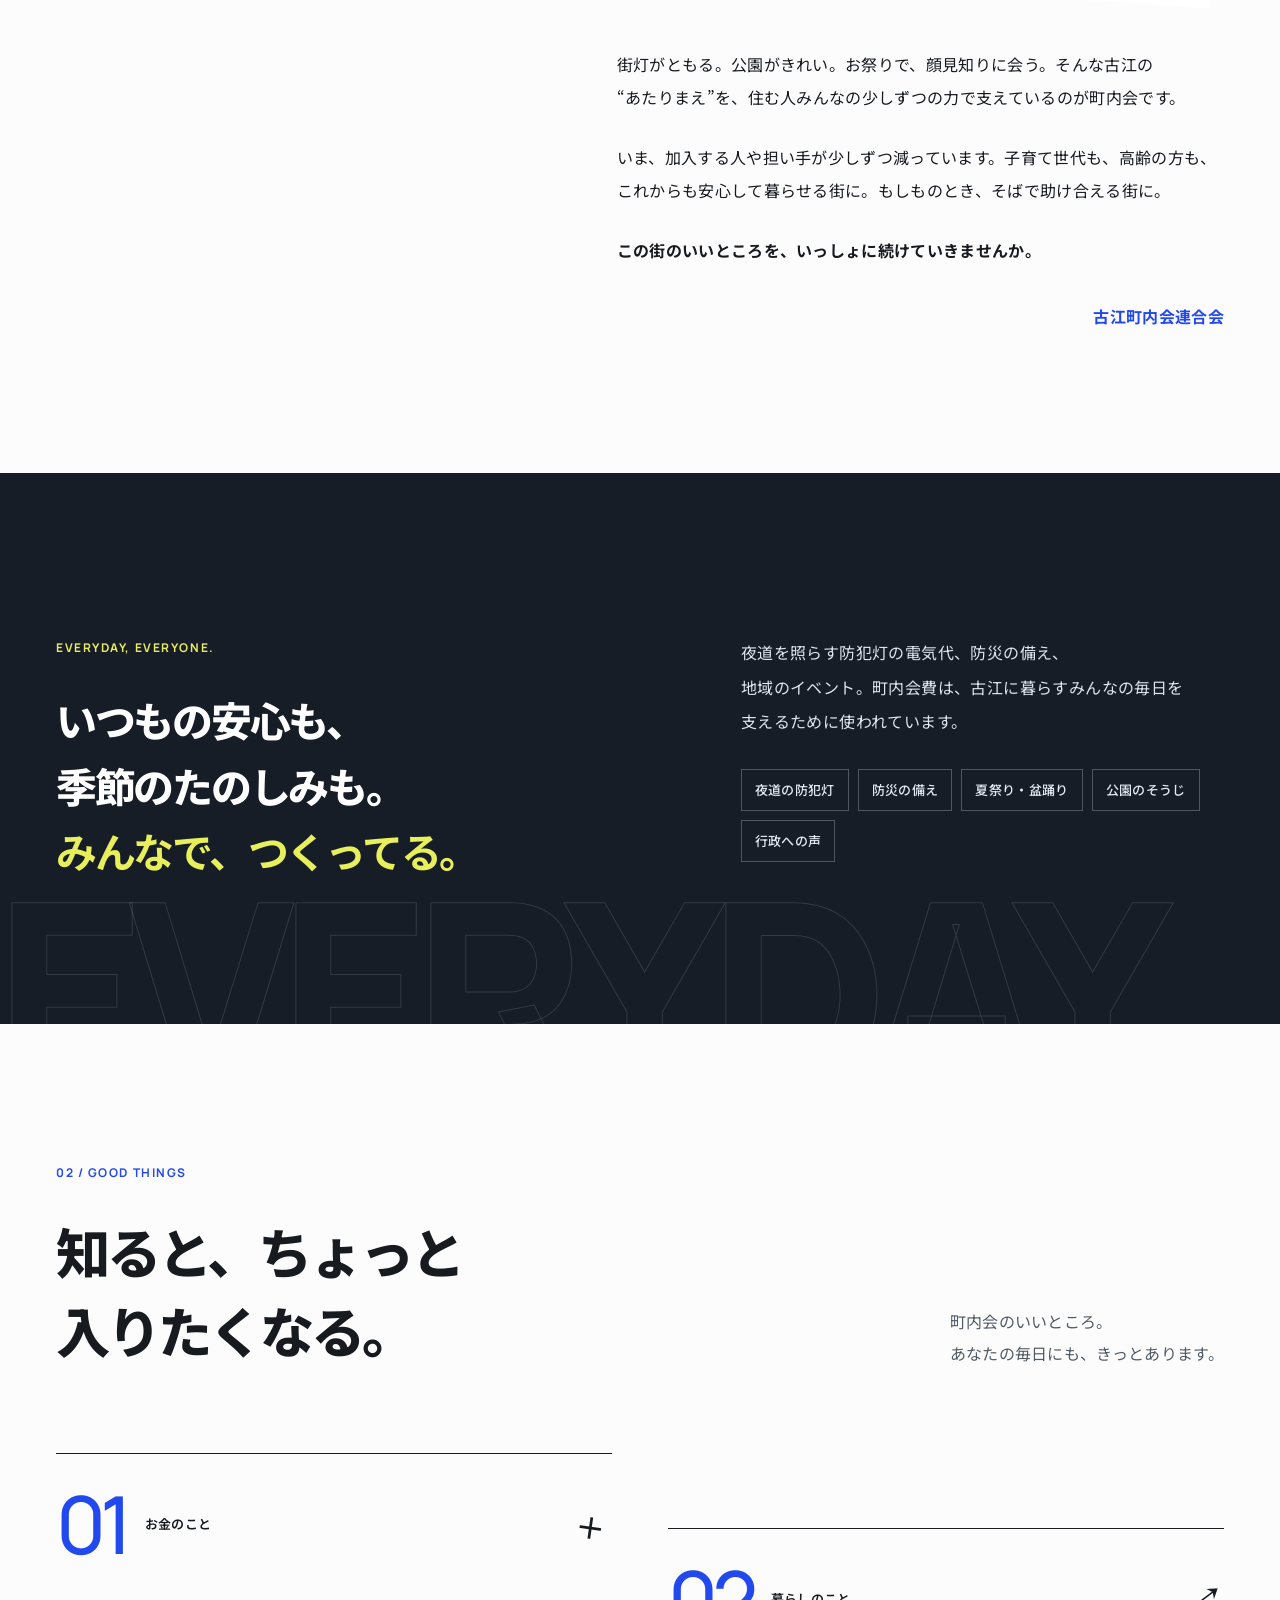
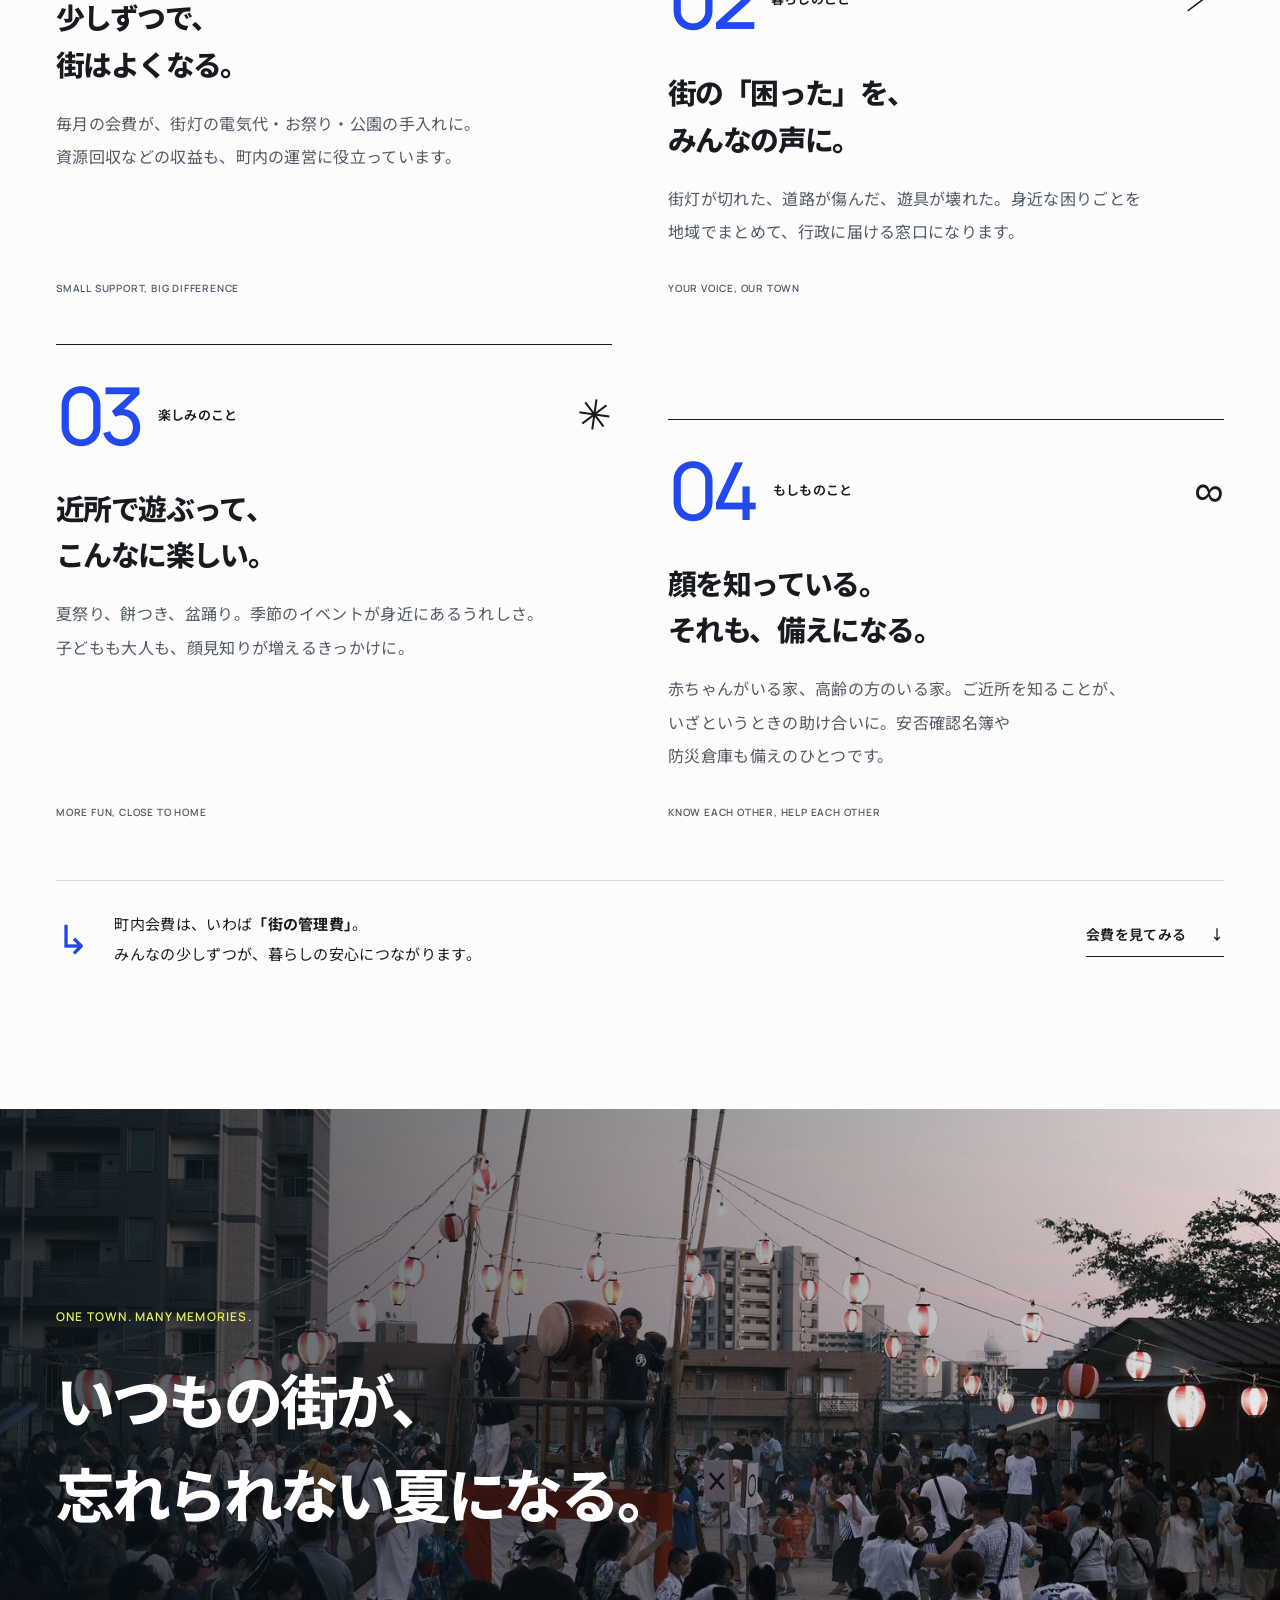
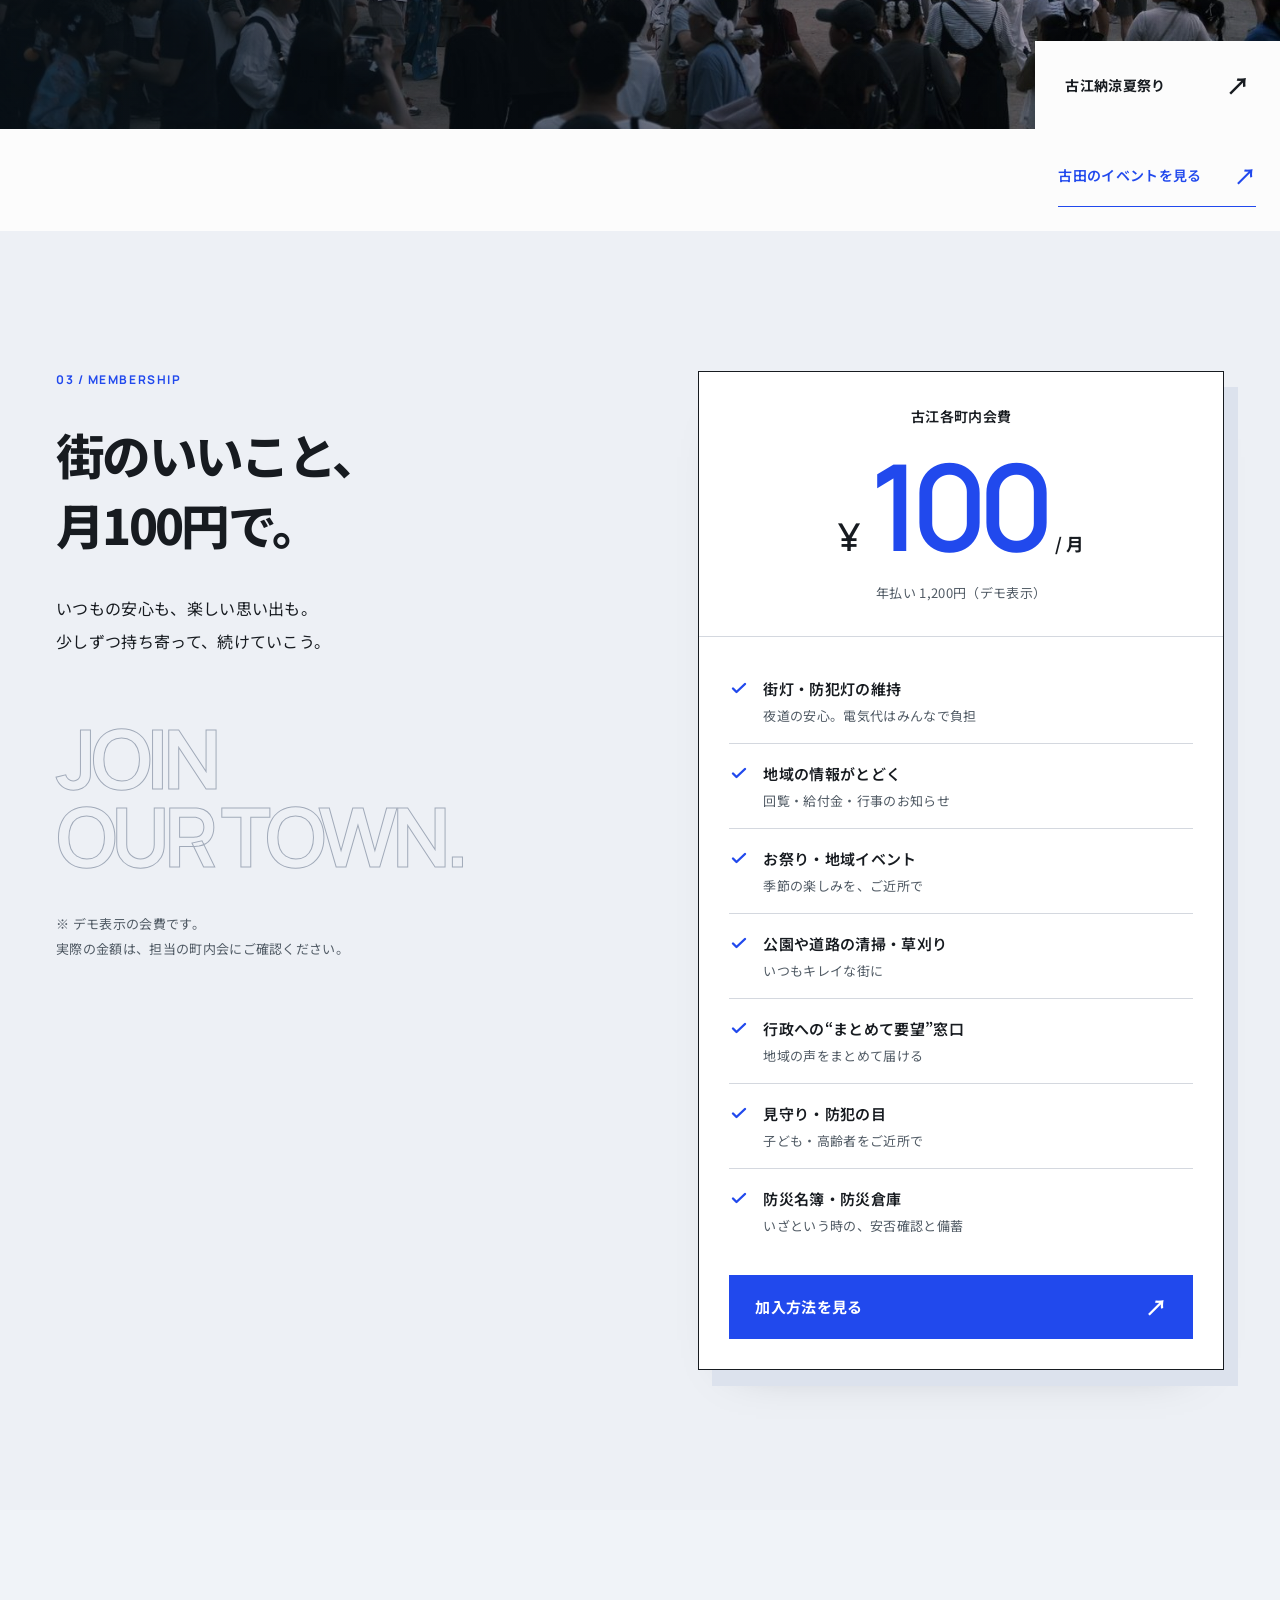
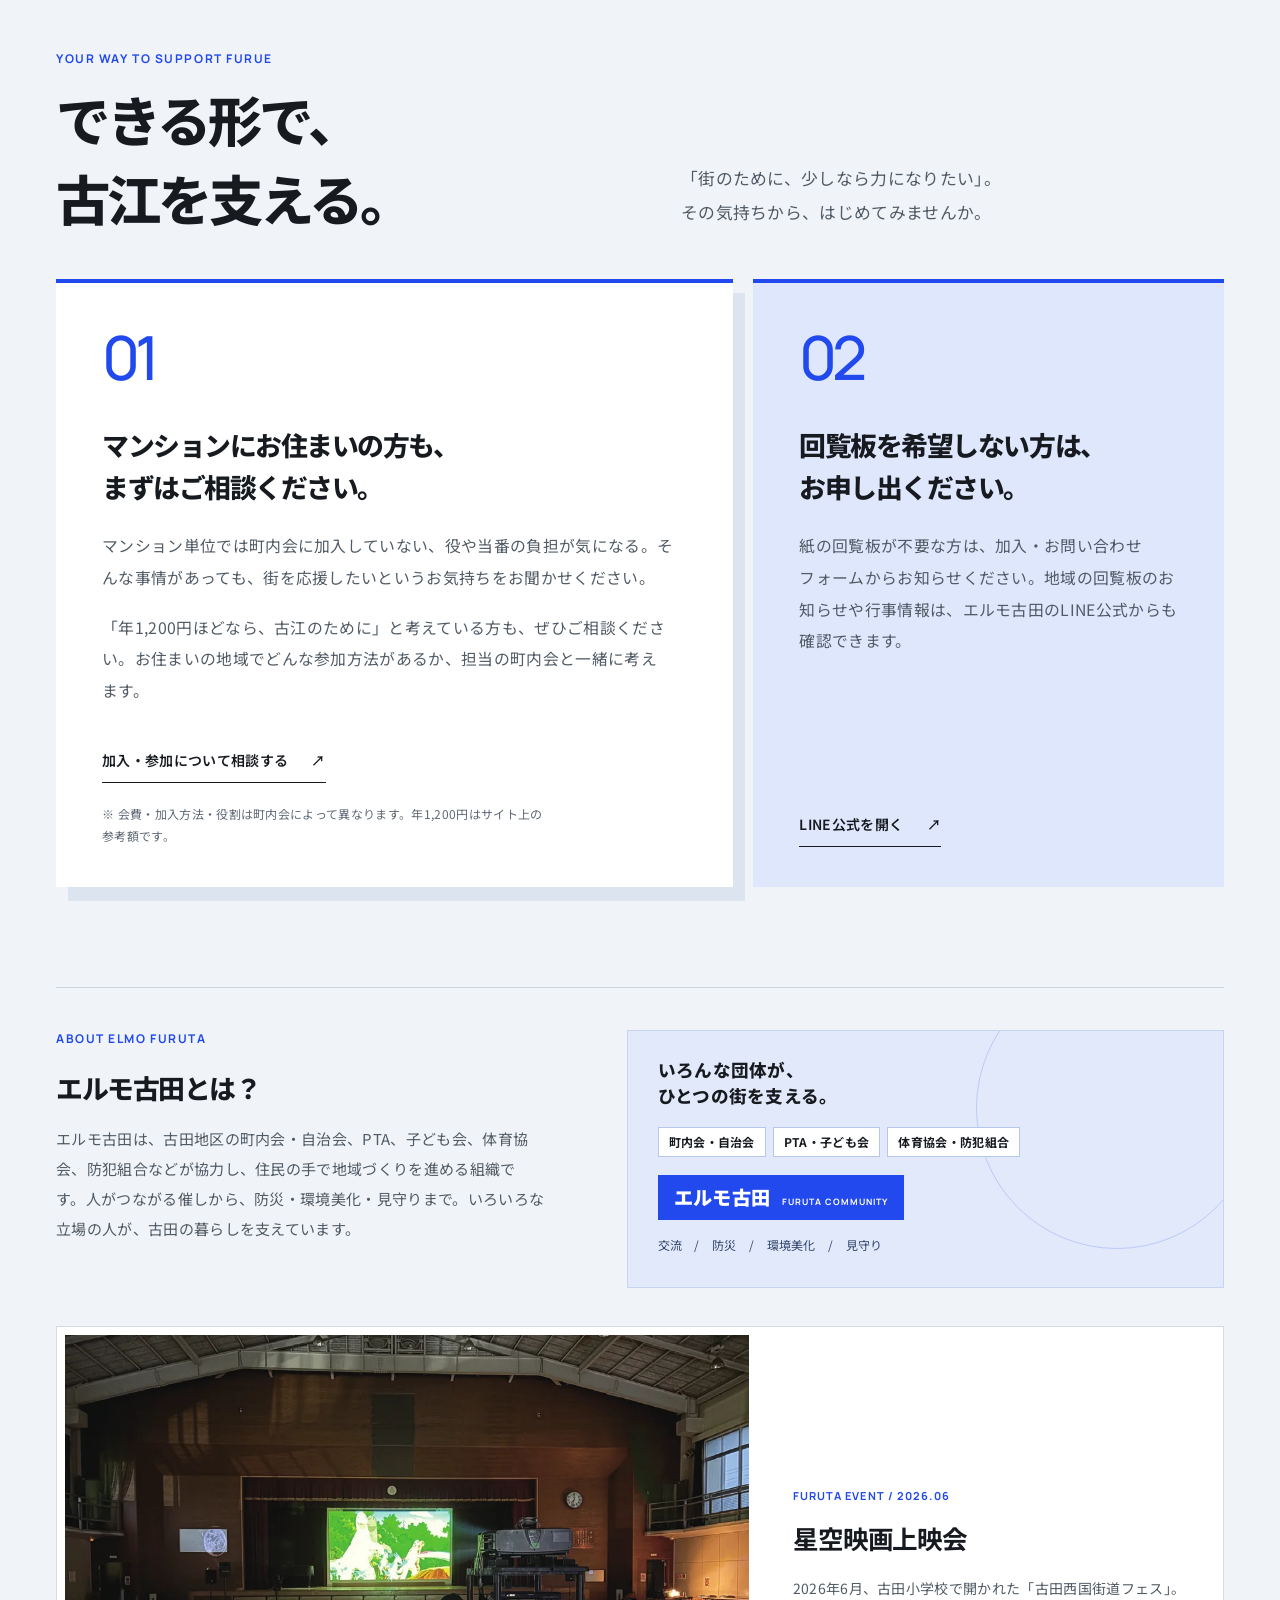
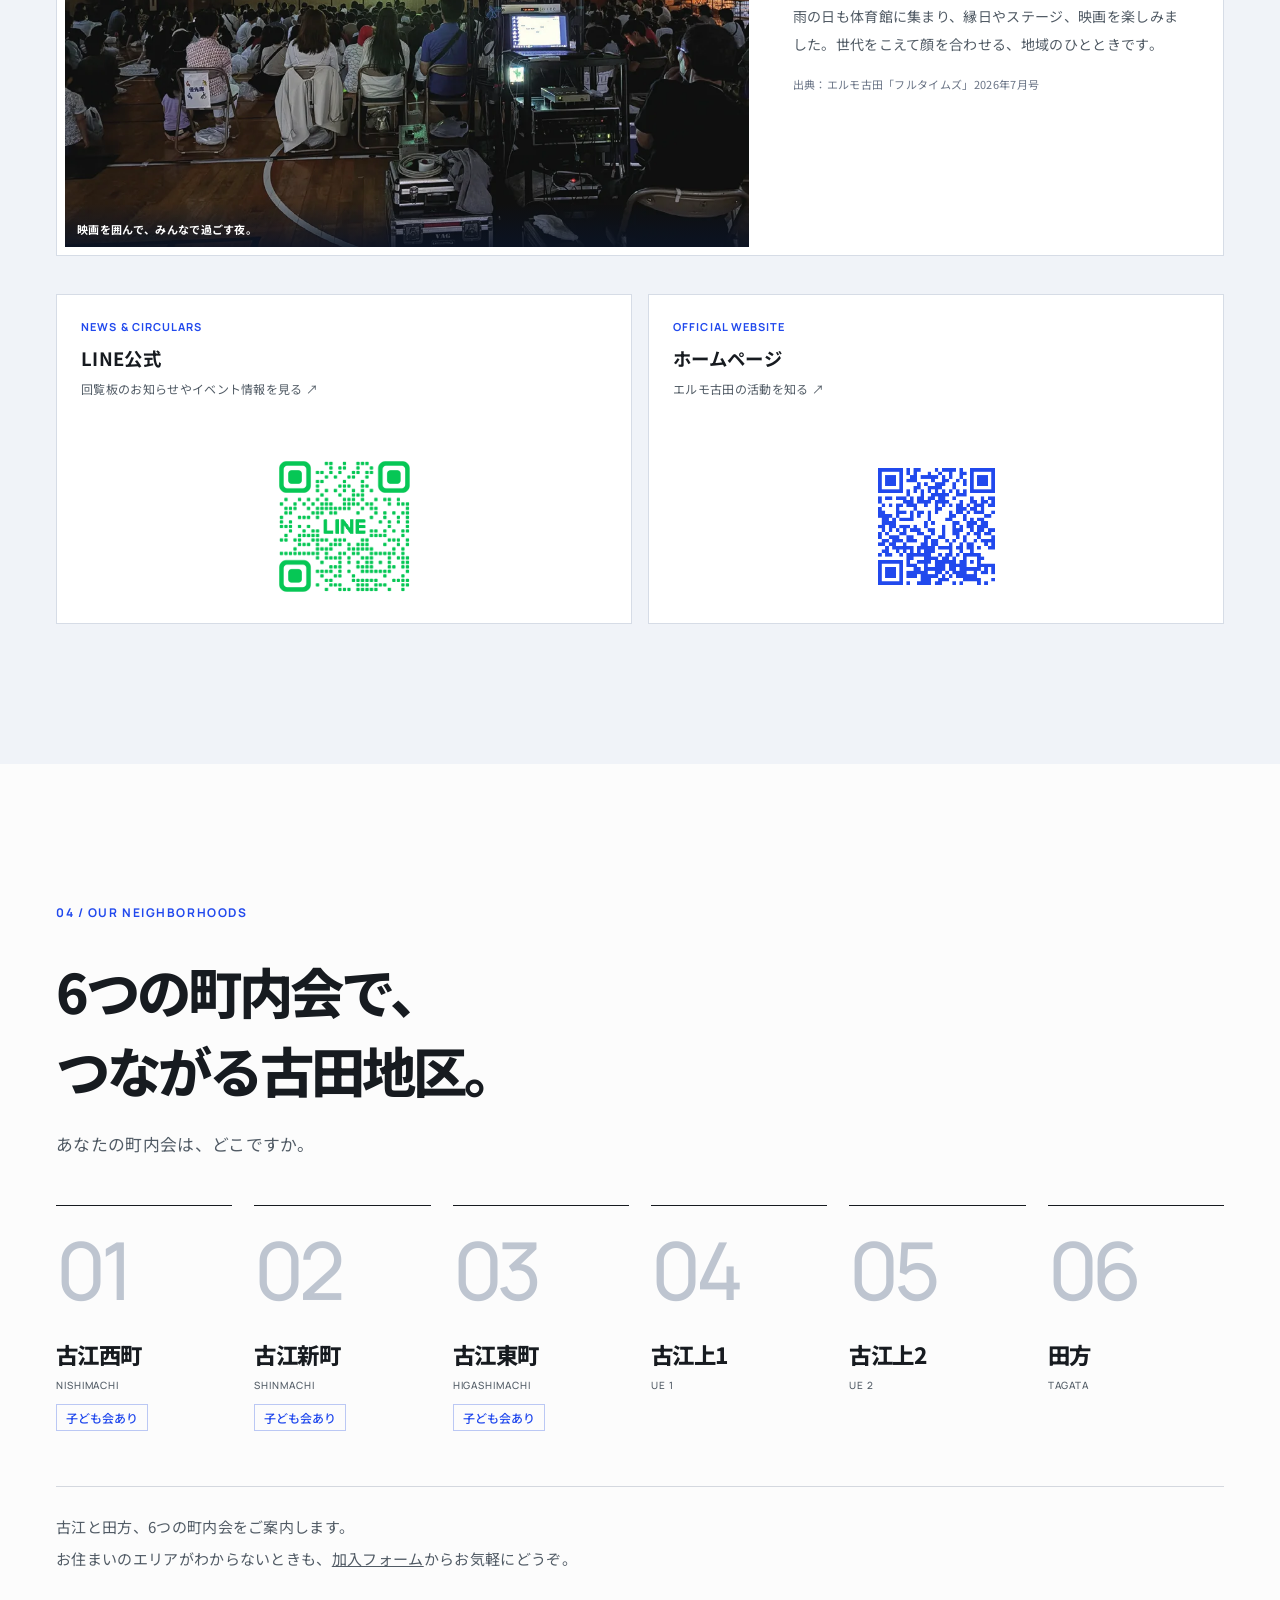
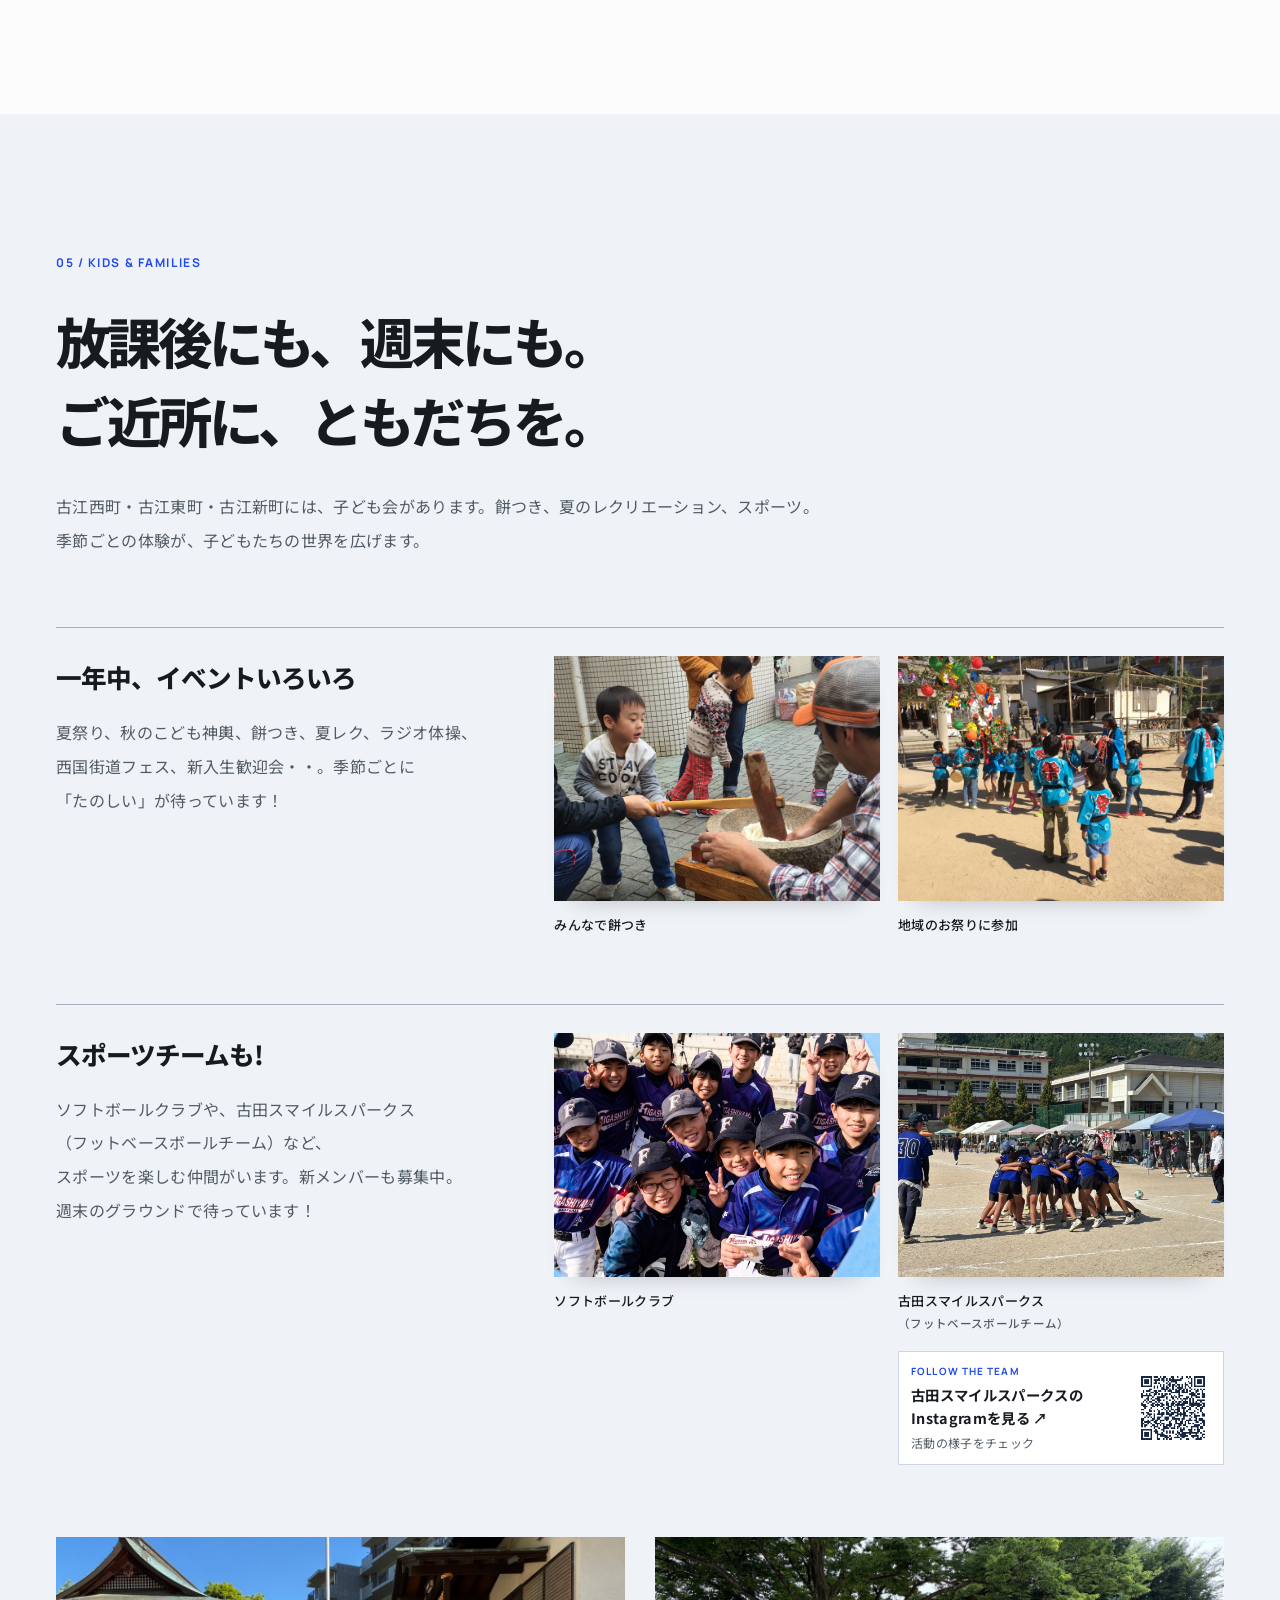
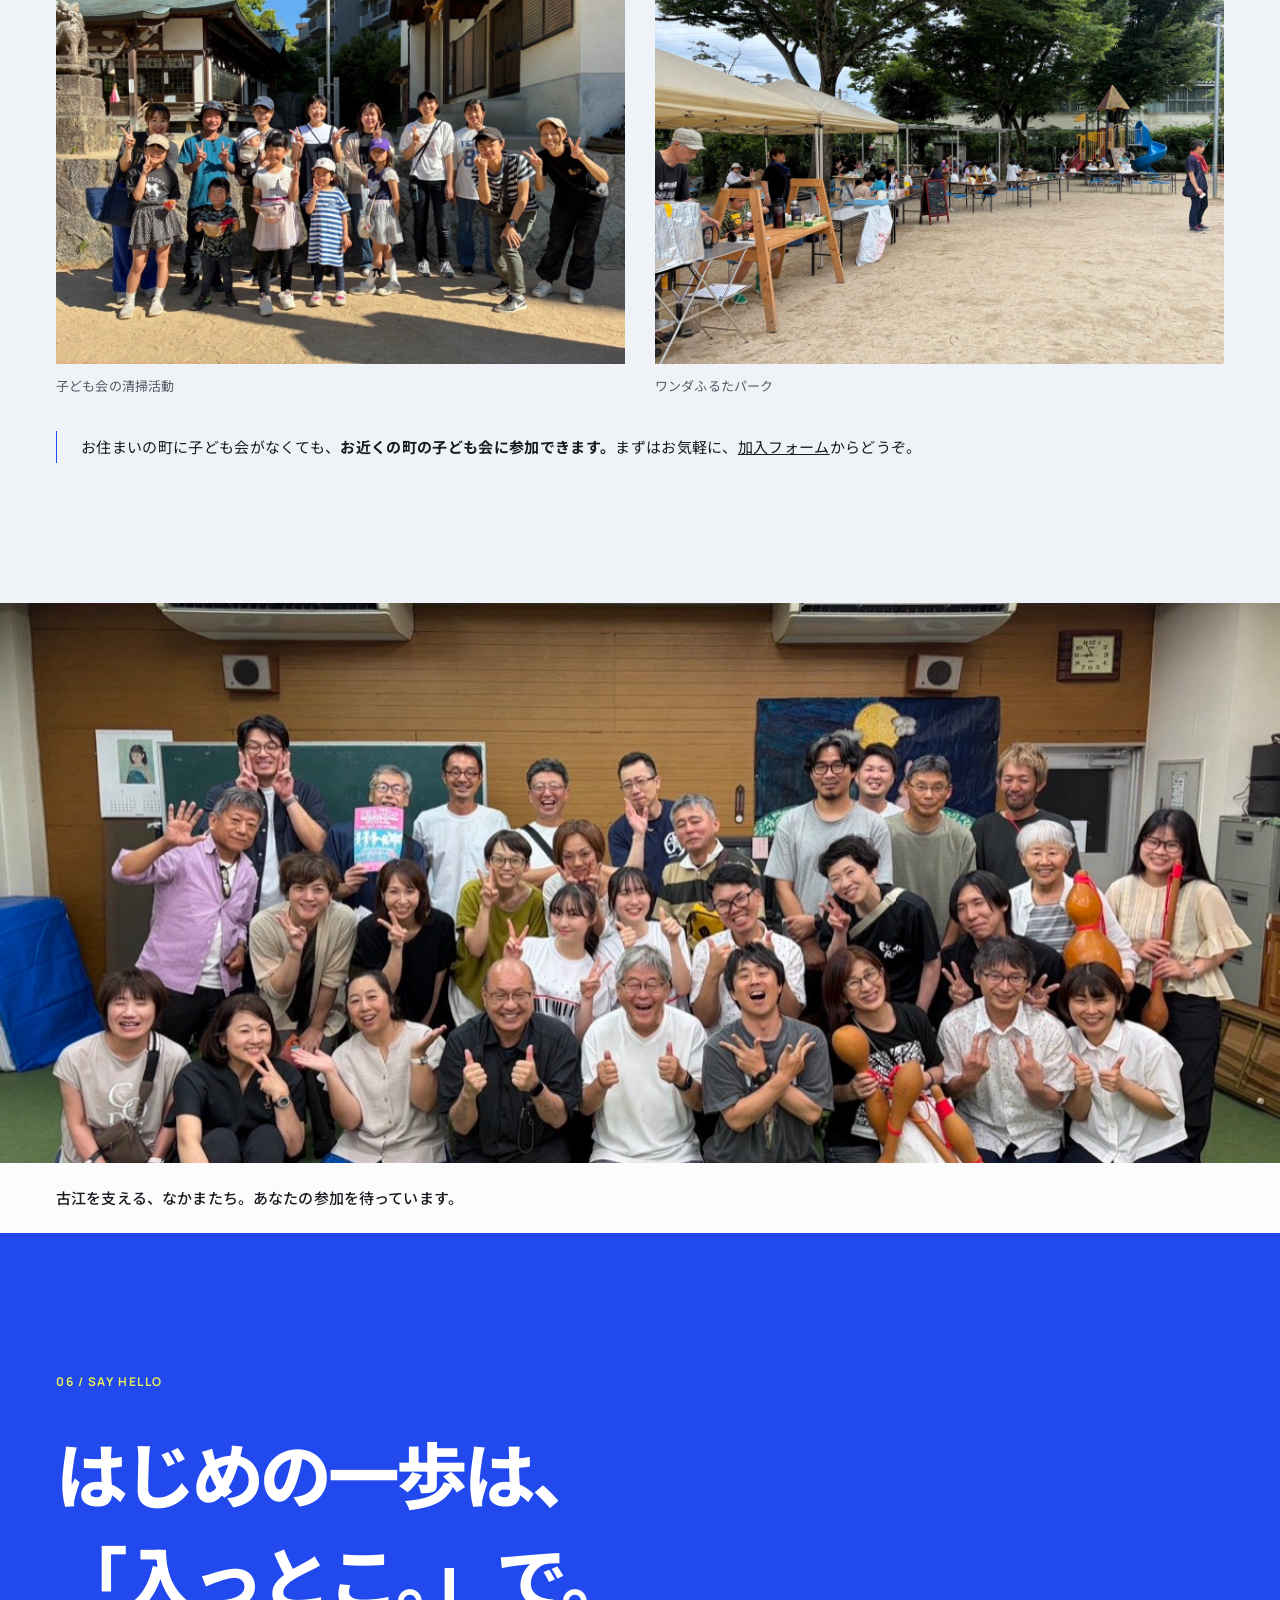
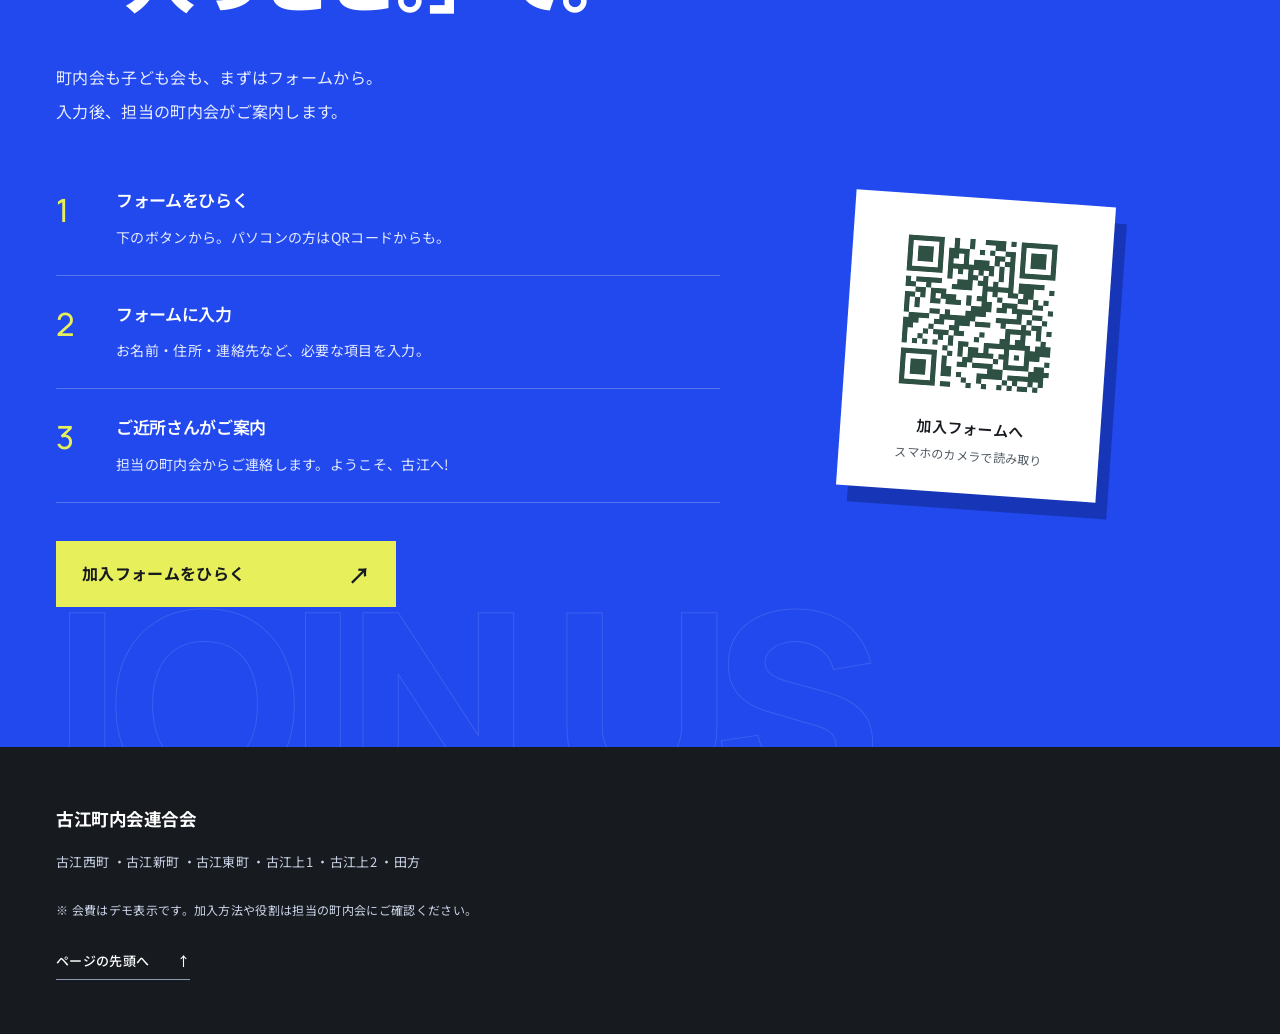
==== commit a1028884: "Align sports Instagram card with photo and refine labels" ====
--- a/index.html
+++ b/index.html
@@ -1,5 +1,5 @@
 <!doctype html>
-<html lang="ja" data-theme="light"><head><meta charset="utf-8"><meta name="viewport" content="width=device-width, initial-scale=1"><meta name="robots" content="noindex, nofollow"><meta name="theme-color" content="#244bea"><title>古江の町内会、入っとこ｜古江町内会連合会</title><meta name="description" content="お祭りも、子育ても、いつもの安心も。古江町内会の活動・会費・子ども会・加入方法をご案内します。"><link rel="preconnect" href="https://fonts.googleapis.com"><link rel="preconnect" href="https://fonts.gstatic.com" crossorigin><link href="https://fonts.googleapis.com/css2?family=Manrope:wght@400;500;600;700;800&family=Noto+Sans+JP:wght@400;500;600;700;800;900&display=swap" rel="stylesheet"><link rel="stylesheet" href="styles.css?v=20261013"><link rel="stylesheet" href="editorial.css?v=20261013b"><link rel="stylesheet" href="support.css?v=20261013b"></head><body><a class="skip-link" href="#main">本文へスキップ</a><div class="scroll-progress" aria-hidden="true"></div><header class="site-header"><a class="brand" href="#top" aria-label="古江町内会連合会 トップへ"><span>古江町内会連合会<small>FURUE NEIGHBORHOOD</small></span></a><nav aria-label="メインメニュー"><a href="#merit">町内会のいいところ</a><a href="#kids">子ども会</a><a href="#fee">会費</a></nav><a class="header-join" href="#join"><span class="header-join-label">古江の町内会、<br>入っとこ</span><span aria-hidden="true">↗</span></a></header>
+<html lang="ja" data-theme="light"><head><meta charset="utf-8"><meta name="viewport" content="width=device-width, initial-scale=1"><meta name="robots" content="noindex, nofollow"><meta name="theme-color" content="#244bea"><title>古江の町内会、入っとこ｜古江町内会連合会</title><meta name="description" content="お祭りも、子育ても、いつもの安心も。古江町内会の活動・会費・子ども会・加入方法をご案内します。"><link rel="preconnect" href="https://fonts.googleapis.com"><link rel="preconnect" href="https://fonts.gstatic.com" crossorigin><link href="https://fonts.googleapis.com/css2?family=Manrope:wght@400;500;600;700;800&family=Noto+Sans+JP:wght@400;500;600;700;800;900&display=swap" rel="stylesheet"><link rel="stylesheet" href="styles.css?v=20261013"><link rel="stylesheet" href="editorial.css?v=20261013c"><link rel="stylesheet" href="support.css?v=20261013b"></head><body><a class="skip-link" href="#main">本文へスキップ</a><div class="scroll-progress" aria-hidden="true"></div><header class="site-header"><a class="brand" href="#top" aria-label="古江町内会連合会 トップへ"><span>古江町内会連合会<small>FURUE NEIGHBORHOOD</small></span></a><nav aria-label="メインメニュー"><a href="#merit">町内会のいいところ</a><a href="#kids">子ども会</a><a href="#fee">会費</a></nav><a class="header-join" href="#join"><span class="header-join-label">古江の町内会、<br>入っとこ</span><span aria-hidden="true">↗</span></a></header>
 <main id="main">
 <section class="hero" id="top" data-parallax-scene><p class="hero-word" aria-hidden="true" data-parallax="0.12">FURUE</p><div class="hero-grid wrap"><div class="hero-copy"><p class="eyebrow">HELLO, FURUE! <span>広島市西区・古江</span></p><h1><span class="hero-title-top">古江の町内会、</span><span class="accent">入っとこ</span></h1><p class="hero-description"><span class="phrase">顔見知りが増える。</span><span class="phrase">街が、</span><span class="phrase">もっと好きになる。</span><br><span class="phrase">お祭りも、</span><span class="phrase">子育ても、</span><span class="phrase">いつもの安心も。</span><br><span class="phrase">ご近所とつくる毎日、</span><span class="phrase">はじめませんか。</span></p><div class="cta-row"><a class="btn btn-primary" href="#join">古江の町内会、入っとこ<span aria-hidden="true">↗</span></a><a class="text-link" href="#merit">町内会って？ <span aria-hidden="true">↓</span></a></div></div><div class="hero-scene hero-scene--photo" data-parallax-scene><figure class="hero-photo-layer" data-parallax="-0.15" data-tilt><img class="hero-photo" src="images/hero_photo.jpg" width="1024" height="768" alt="満開の桜と電停に停まる路面電車、古江の春の風景" fetchpriority="high"><figcaption>いつもの街に、いい出会い。<span>FURUE / HIROSHIMA</span></figcaption></figure><div class="hello-sticker" data-parallax="0.09"><span>ご近所から、<br>おもしろく。</span><b aria-hidden="true">↗</b></div></div></div><div class="hero-bottom wrap"><span>暮らす街を、いっしょにつくろう。</span><div class="hero-tools"><button class="motion-toggle" type="button" aria-pressed="false" hidden>動きを止める</button><a href="#about">SCROLL TO EXPLORE <span aria-hidden="true">↓</span></a></div></div></section>
 <div class="ticker" aria-hidden="true"><div data-marquee>HELLO, FURUE! <span>✳</span> GOOD NEIGHBORS, GOOD DAYS. <span>✳</span> HELLO, FURUE! <span>✳</span> GOOD NEIGHBORS, GOOD DAYS. <span>✳</span></div></div>
@@ -142,10 +142,10 @@
           <path d="M15 15c3.5 2.6 3.5 15.4 0 18M33 15c-3.5 2.6-3.5 15.4 0 18" stroke="var(--moss)" stroke-width="2" stroke-linecap="round"/>
         </svg>
         <h3>スポーツチームも!</h3>
-        <p><span class="phrase">ソフトボールや、</span><span class="phrase">古田スマイルスパークス</span><span class="phrase">（フットベースボールチーム）</span><span class="phrase">など、</span><span class="phrase">スポーツを楽しむ</span><span class="phrase">仲間がいます。</span><span class="phrase">新メンバーも</span><span class="phrase">募集中。</span><span class="phrase">週末のグラウンドで</span><span class="phrase">待っています！</span></p>
+        <p><span class="phrase">ソフトボールクラブや、</span><span class="phrase">古田スマイルスパークス</span><span class="phrase">（フットベースボールチーム）</span><span class="phrase">など、</span><span class="phrase">スポーツを楽しむ</span><span class="phrase">仲間がいます。</span><span class="phrase">新メンバーも</span><span class="phrase">募集中。</span><span class="phrase">週末のグラウンドで</span><span class="phrase">待っています！</span></p>
         <div class="sport-media"><div class="sport-imgs">
-          <figure><img src="images/original-14.jpg" alt="古江の子ども会ソフトボールチームの集合写真" width="1200" height="876" loading="lazy" decoding="async"><figcaption>⚾ ソフトボール</figcaption></figure>
-          <figure><img src="images/original-15.jpg" alt="グラウンドで円陣を組むフットベースボールチームの写真" width="1200" height="900" loading="lazy" decoding="async"><figcaption>🥎 古田スマイルスパークス<br><span>（フットベースボールチーム）</span></figcaption></figure>
+          <figure><img src="images/original-14.jpg" alt="古田のソフトボールクラブの集合写真" width="1200" height="876" loading="lazy" decoding="async"><figcaption>ソフトボールクラブ</figcaption></figure>
+          <figure><img src="images/original-15.jpg" alt="グラウンドで円陣を組むフットベースボールチームの写真" width="1200" height="900" loading="lazy" decoding="async"><figcaption>古田スマイルスパークス<br><span>（フットベースボールチーム）</span></figcaption></figure>
         </div><a class="sport-social" href="https://www.instagram.com/furuta_smile_sparks2023" target="_blank" rel="noopener noreferrer" aria-label="古田スマイルスパークスのInstagramを開く"><span><small>FOLLOW THE TEAM</small><strong>古田スマイルスパークスの<br>Instagramを見る ↗</strong><span>活動の様子をチェック</span></span><img src="images/furuta-smile-sparks-instagram-qr.png" alt="古田スマイルスパークスのInstagramへつながるQRコード" width="528" height="528" loading="lazy" decoding="async"></a></div>
       </div>
     </div>
--- a/editorial.css
+++ b/editorial.css
@@ -136,13 +136,13 @@
 .event-photos figure,.sport-imgs figure{margin:0;min-width:0}
 .event-photos figcaption,.sport-imgs figcaption{font-size:.8125rem;font-weight:500;margin-top:13px;line-height:1.7}
 .sport-imgs figcaption span{font-size:.72rem;color:var(--ink-soft)}
-.sport-social{display:flex;align-items:center;justify-content:space-between;gap:18px;margin-top:24px;padding:16px 18px;background:#fff;border:1px solid #cbd5e6;color:var(--ink);text-decoration:none;transition:transform .25s ease,box-shadow .25s ease,border-color .25s ease}
+.sport-social{display:flex;align-items:center;justify-content:space-between;gap:10px;width:calc(50% - 9px);margin:17px 0 0 auto;padding:12px;background:#fff;border:1px solid #cbd5e6;color:var(--ink);text-decoration:none;transition:transform .25s ease,box-shadow .25s ease,border-color .25s ease}
 .sport-social:hover,.sport-social:focus-visible{transform:translateY(-4px);box-shadow:0 12px 22px rgba(24,47,93,.1);border-color:var(--blue)}
 .sport-social>span{display:flex;flex-direction:column;gap:5px;min-width:0;line-height:1.5}
 .sport-social small{font:700 .625rem/1.5 var(--font-latin);letter-spacing:.11em;color:var(--blue)}
 .sport-social strong{font-size:.9rem;line-height:1.55}
 .sport-social>span>span{font-size:.75rem;color:var(--ink-soft)}
-.sport-social img{width:84px;height:84px;flex:none;object-fit:contain}
+.sport-social img{width:76px;height:76px;flex:none;object-fit:contain}
 .kids-real{margin-top:72px;gap:30px}
 .kids-real img{aspect-ratio:4/3;border-radius:0}
 .kids-note{background:transparent;border-left:1px solid var(--blue);padding:0 0 0 24px;margin-top:36px;font-size:.9375rem;line-height:2.1}
@@ -183,7 +183,7 @@
   .hook-grid{gap:6%}.cards{gap:0 36px}.card:nth-child(even){margin-top:60px}.card-number{font-size:4rem}
   .fee-grid{gap:8%}.plan-list{padding:20px 25px}.plan-foot{padding:0 25px 25px}
   .kids-sec .kcard{grid-template-columns:1fr;gap:18px}.kcard .event-photos,.kcard .sport-media{grid-column:1;grid-row:3;margin-top:12px}.kcard p{max-width:44em}
-  .event-photos,.sport-imgs{gap:24px}.town h3{font-size:1.15rem}.town-index{font-size:4rem}
+  .event-photos,.sport-imgs{gap:24px}.sport-social{width:calc(50% - 12px)}.town h3{font-size:1.15rem}.town-index{font-size:4rem}
 }
 @media(max-width:760px){
   html{scroll-padding-top:92px}.wrap{width:calc(100% - 40px)}section{padding:84px 0}
@@ -220,7 +220,7 @@
   .towns{grid-template-columns:repeat(2,minmax(0,1fr));gap:20px}.town{padding:20px 0 25px}.town-index,.town:nth-child(n) .town-index{font-size:3.6rem;margin-bottom:19px}.town h3{font-size:1.1rem}.town p{font-size:.5625rem}.town .kidbadge{font-size:.6875rem}.renkei{font-size:.875rem}
   .kids-sec .sec-head{margin-bottom:45px}.kids-sec .sec-head .lead{font-size:.9375rem;line-height:2.15;margin-top:25px!important}
   .kids-grid{gap:46px}.kids-sec .kcard{padding-top:24px;gap:18px}.kcard h3{font-size:1.15rem;letter-spacing:-.035em}.kcard p{font-size:.9375rem;line-height:2.15}
-  .event-photos,.sport-imgs{grid-template-columns:repeat(2,minmax(0,1fr));gap:14px}.event-photos figcaption,.sport-imgs figcaption{font-size:.75rem;margin-top:10px;letter-spacing:0}
+  .event-photos,.sport-imgs{grid-template-columns:repeat(2,minmax(0,1fr));gap:14px}.event-photos figcaption,.sport-imgs figcaption{font-size:.75rem;margin-top:10px;letter-spacing:0}.sport-social{width:100%;margin-top:16px;padding:14px 16px;gap:14px}
   .kids-real{gap:14px;margin-top:46px}.kids-real .rcap{font-size:.6875rem}.kids-note{padding-left:16px;font-size:.875rem;margin-top:30px}
   .friends-window{height:350px}.friends .rcap{padding:18px 20px;font-size:.8125rem}
   .join-sec h2{font-size:clamp(1.6rem,7.1vw,3.3rem);line-height:1.6}.join-sec .lead{font-size:.9375rem;margin-top:24px}
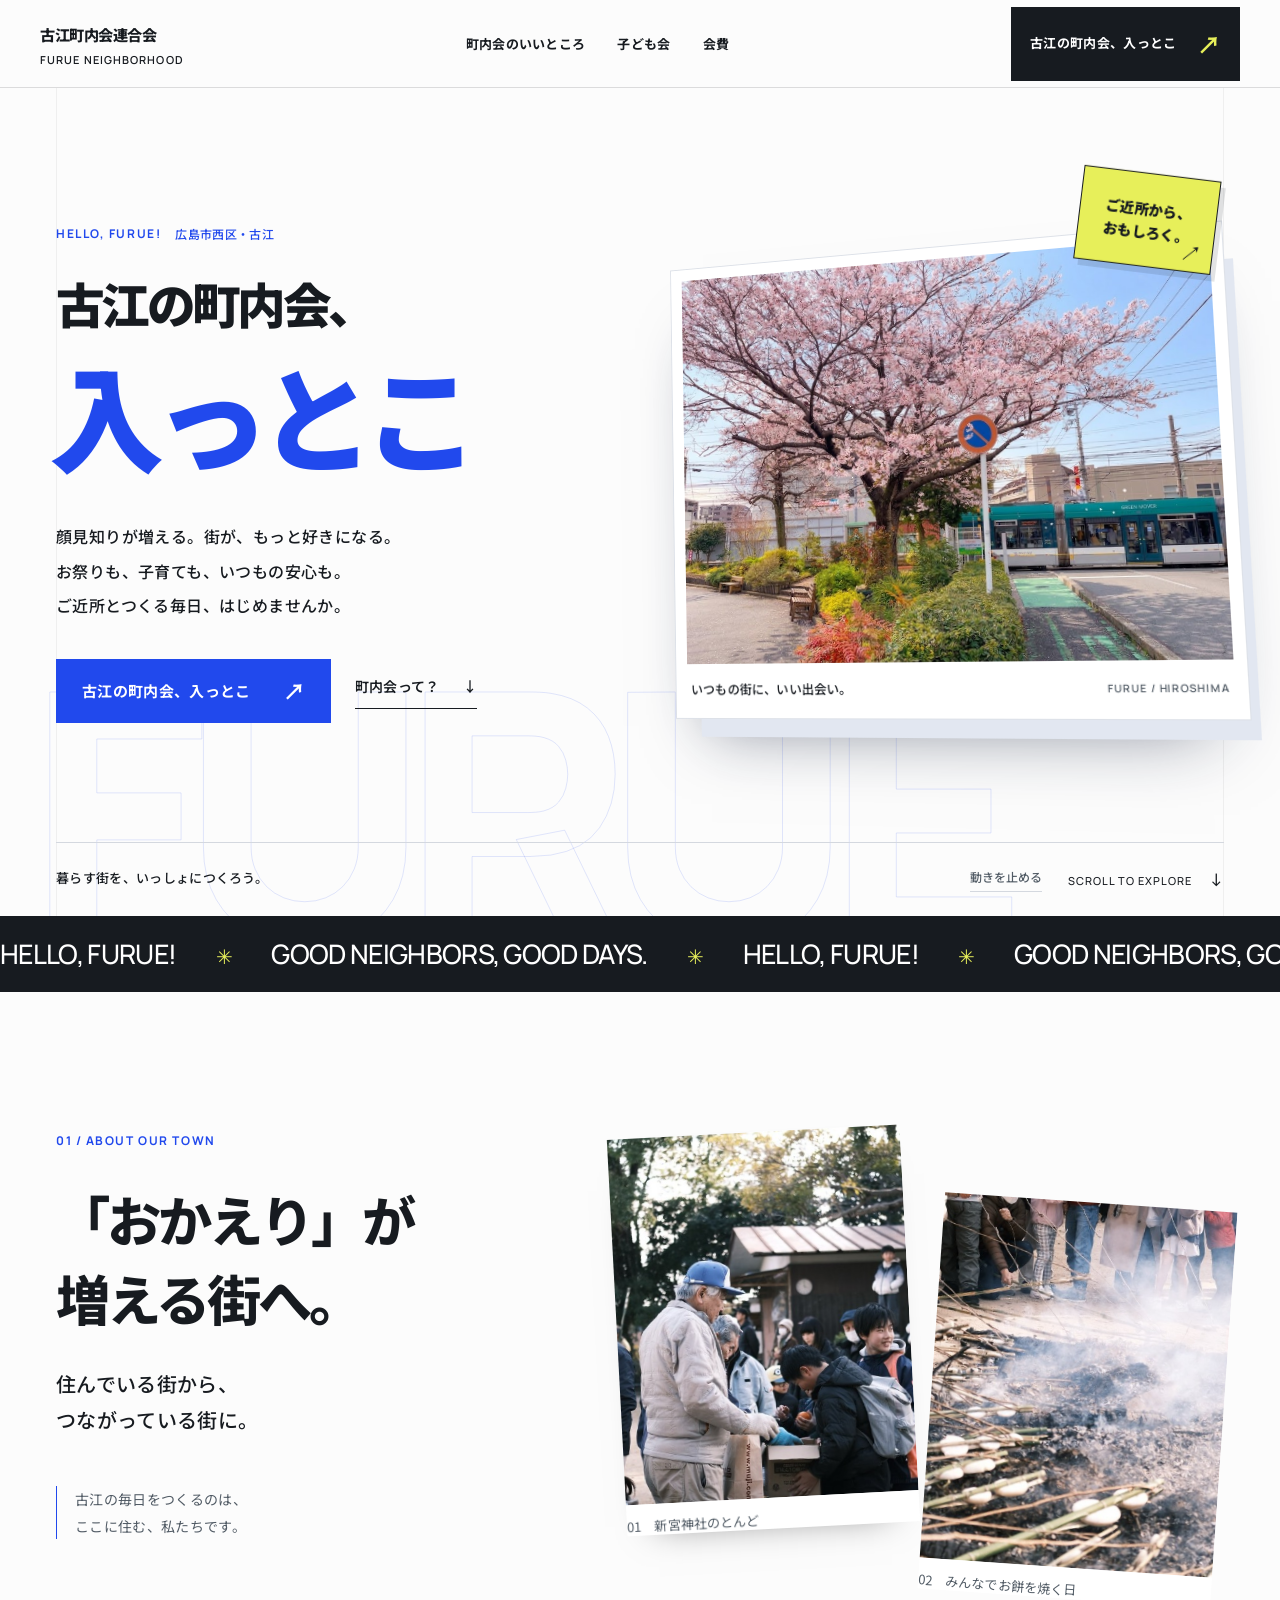
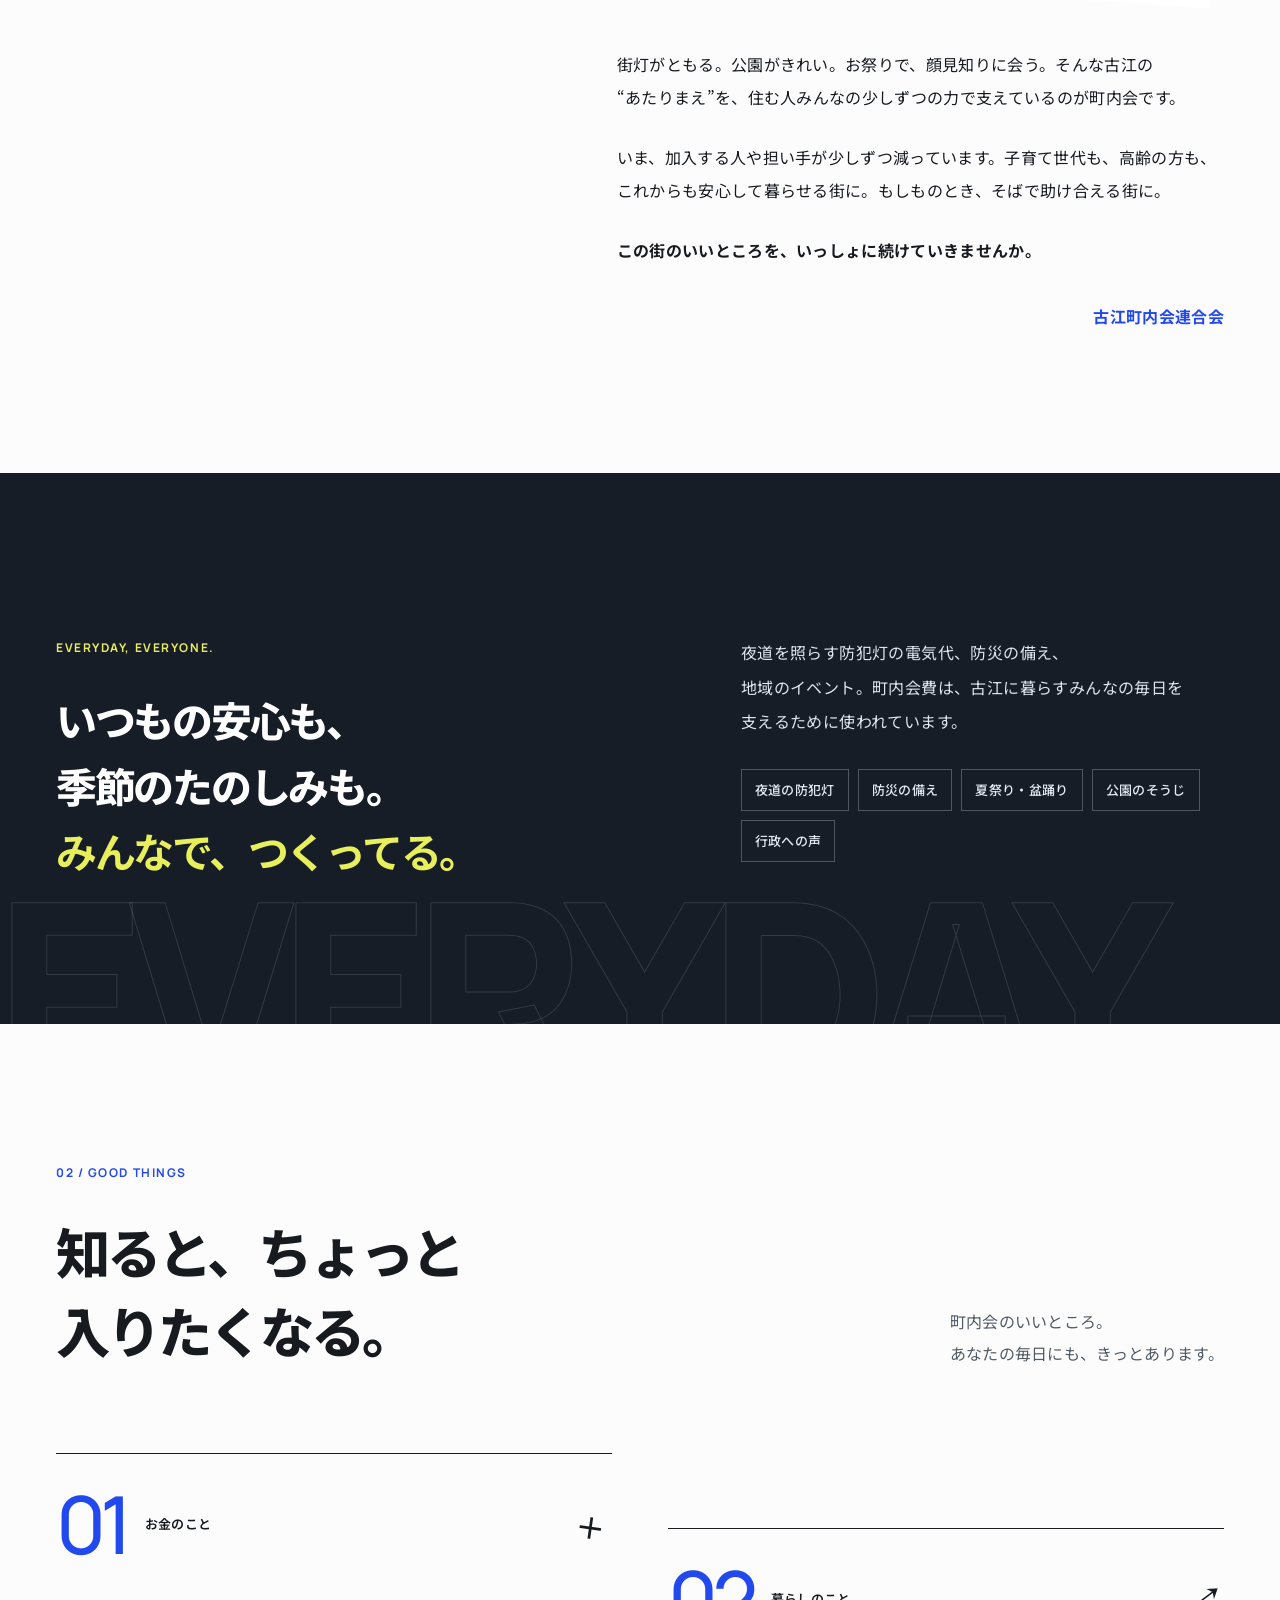
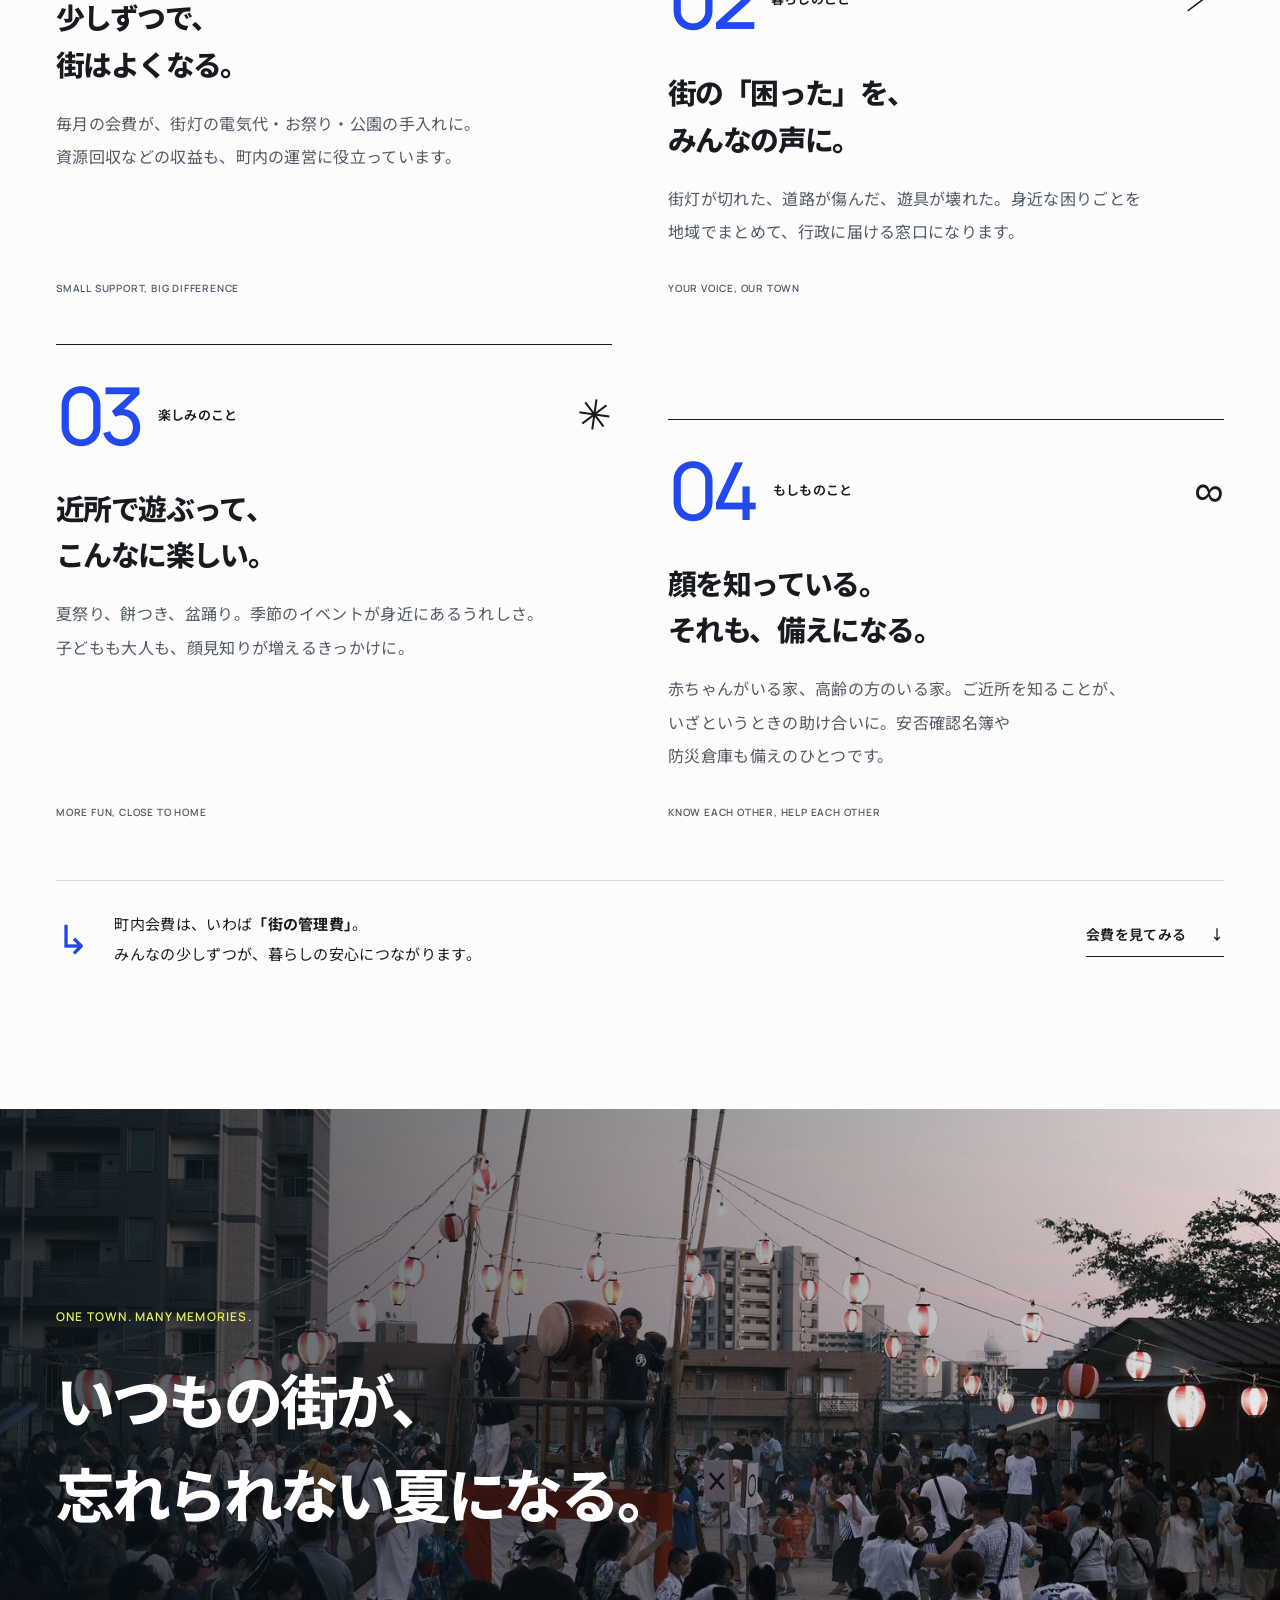
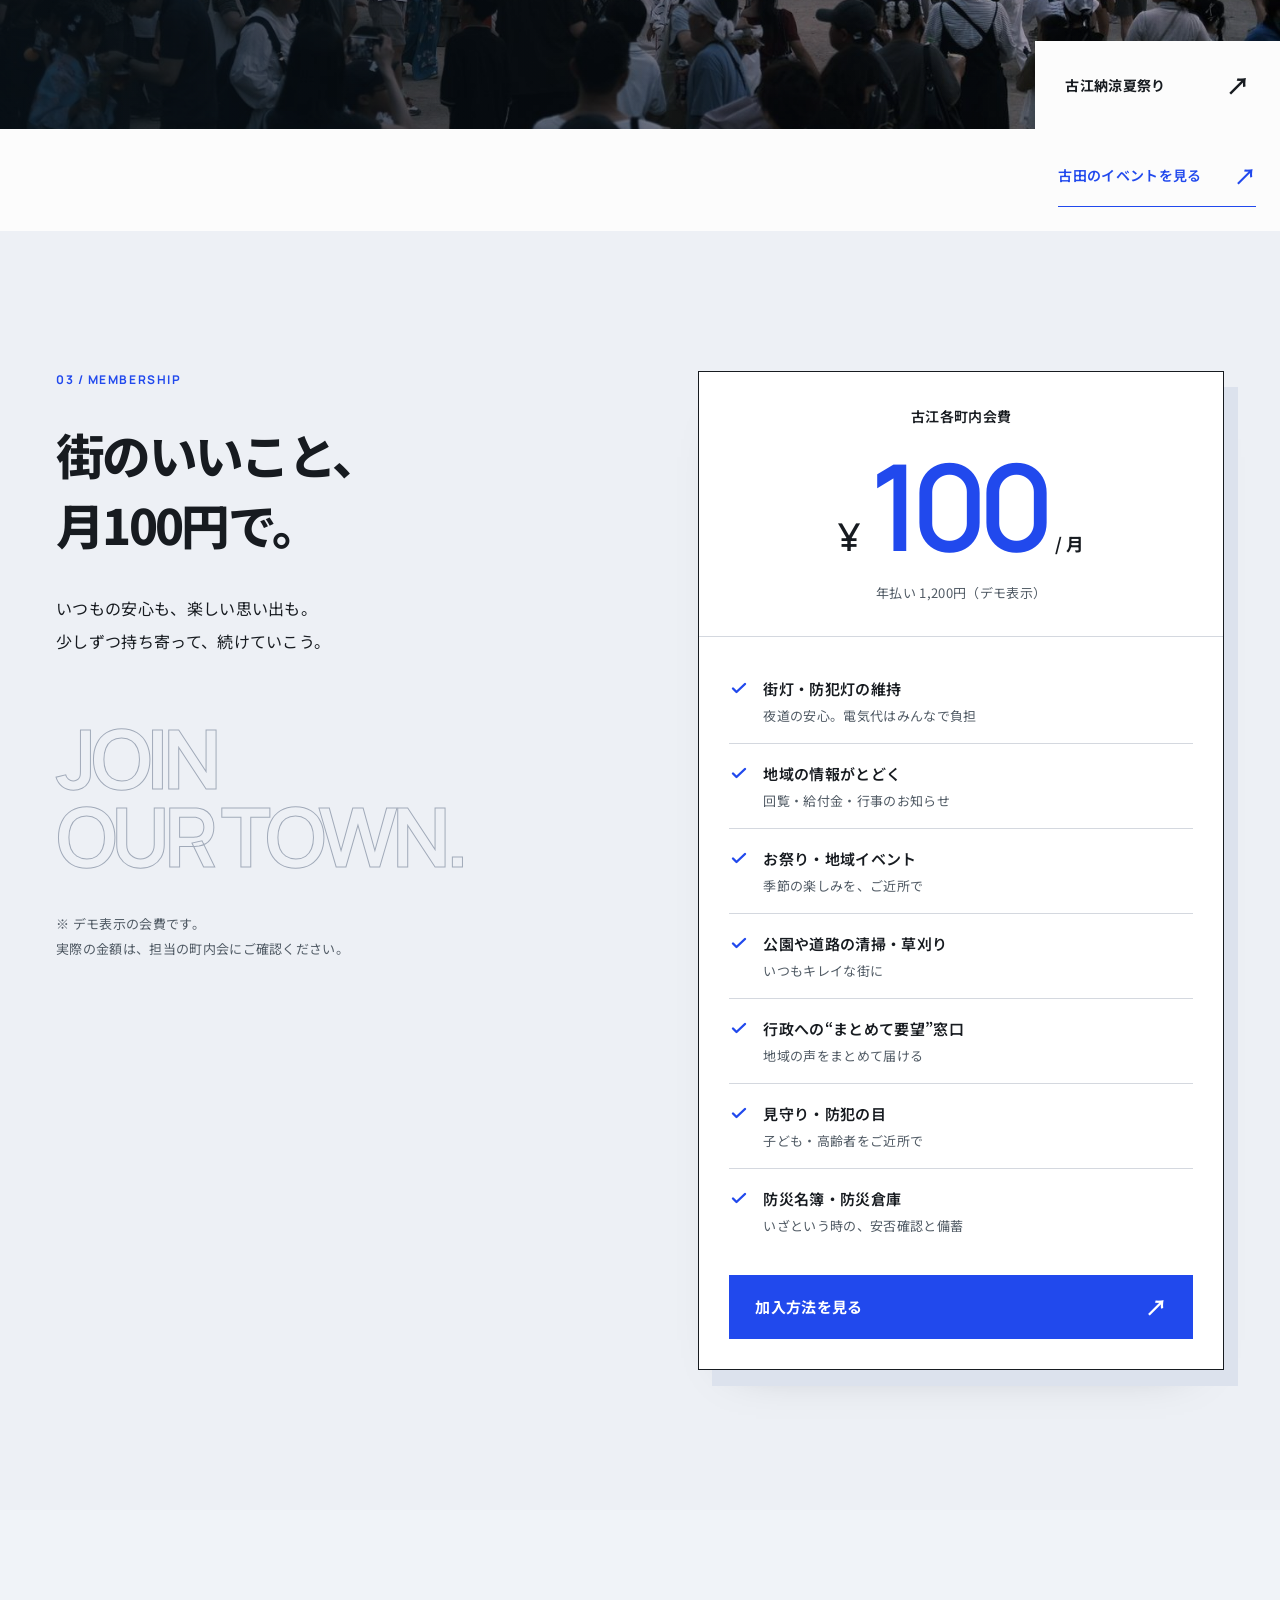
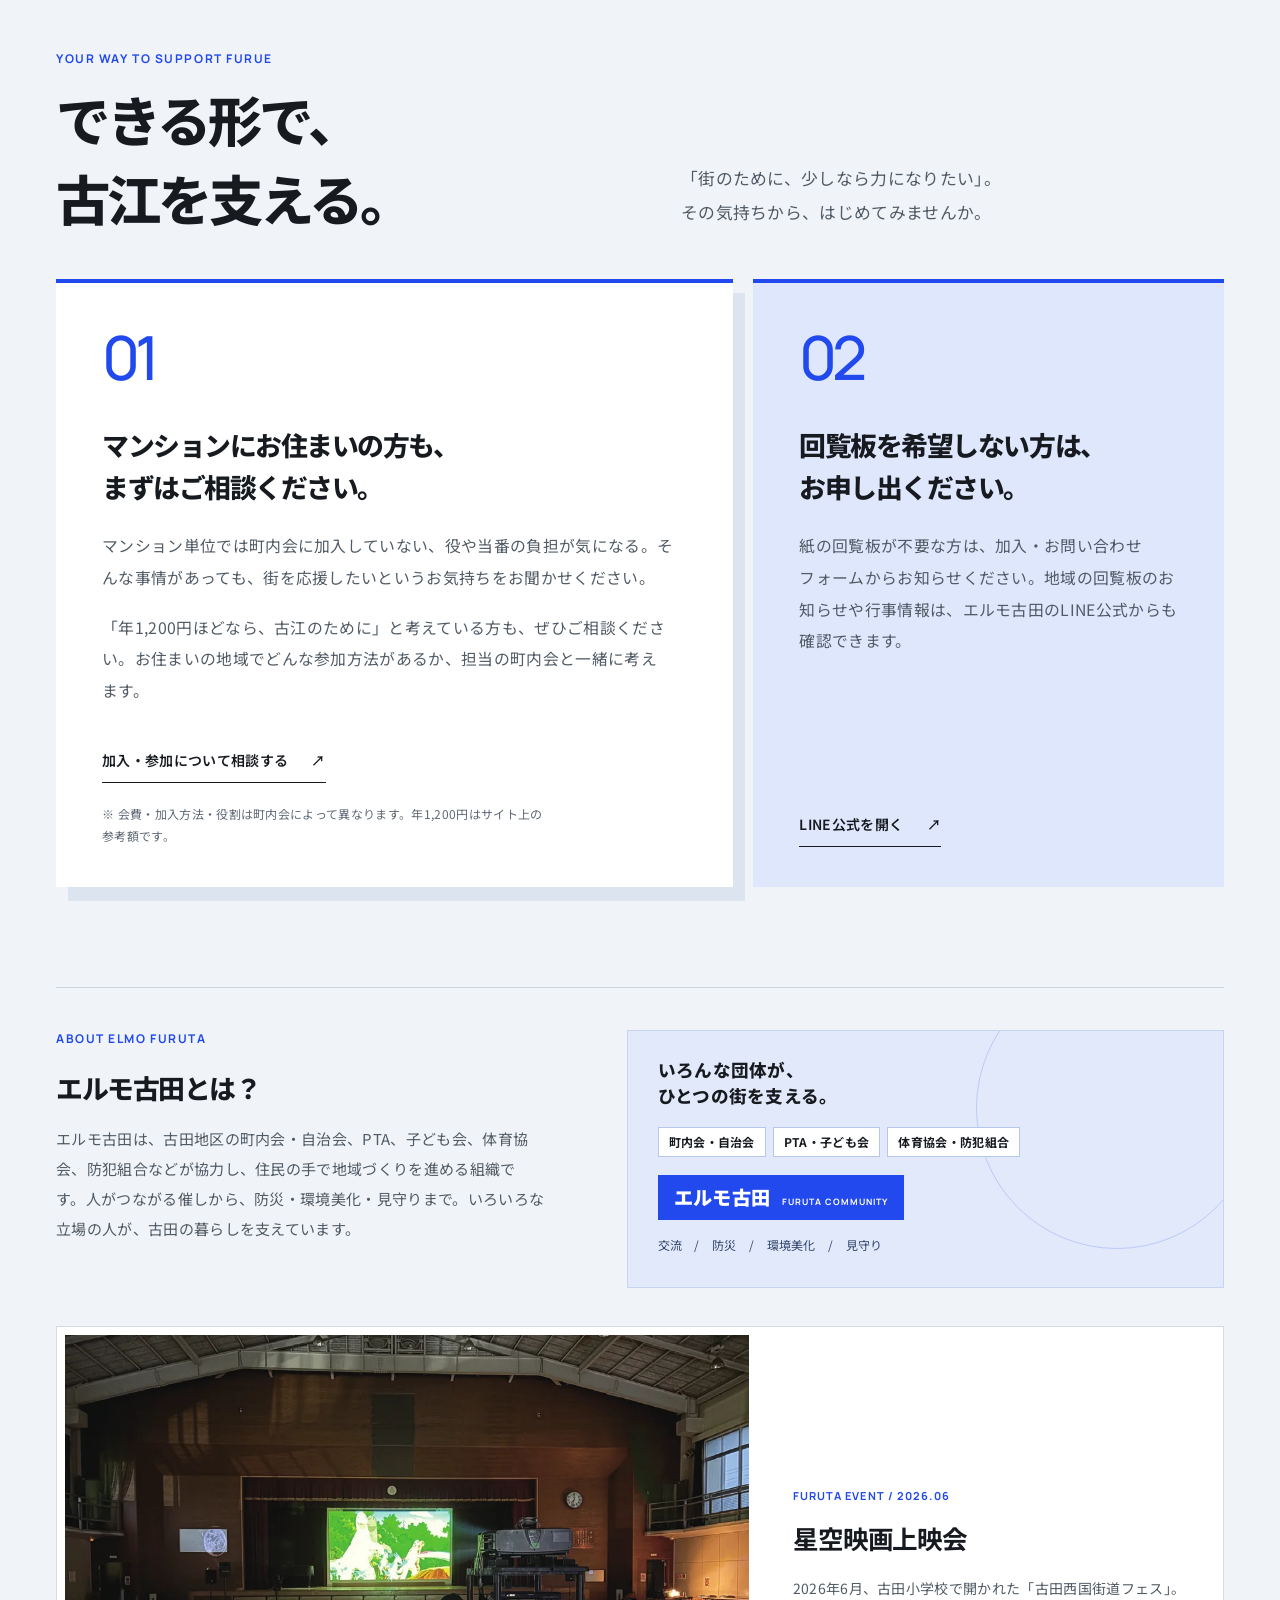
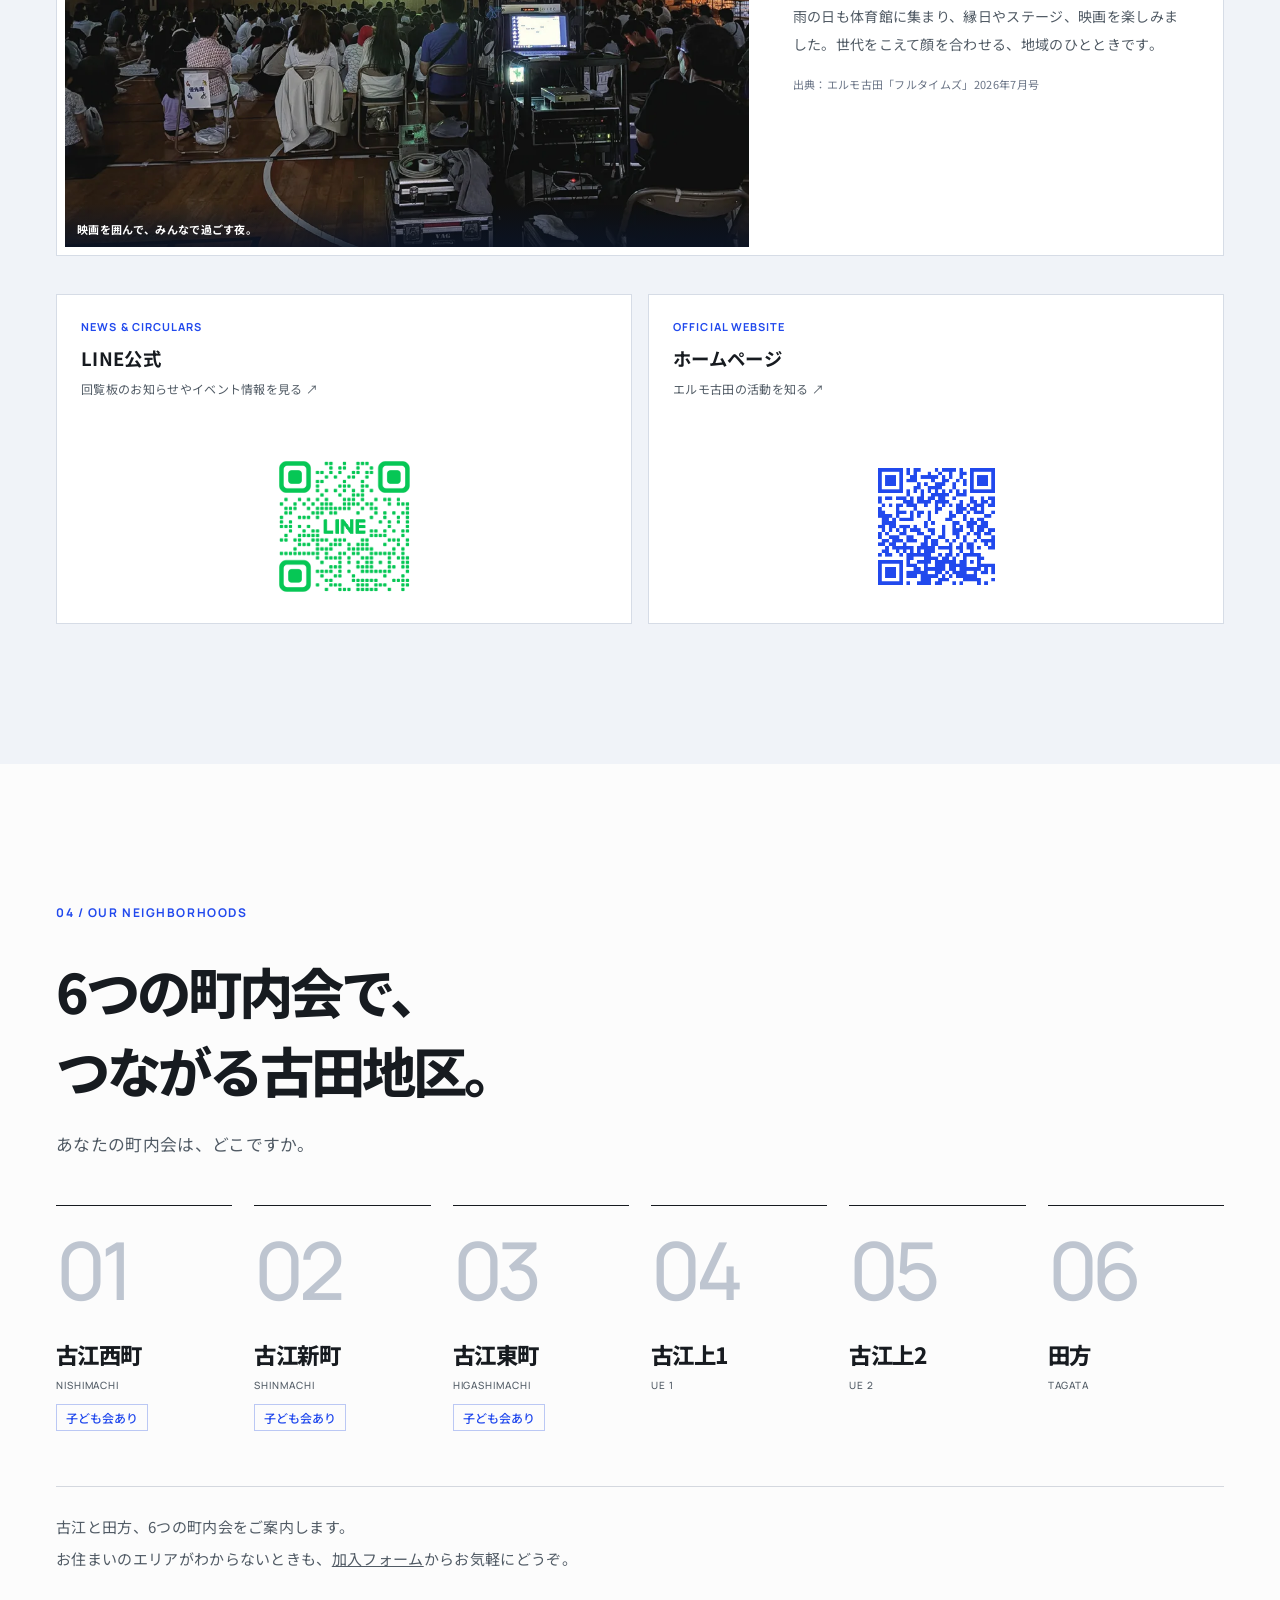
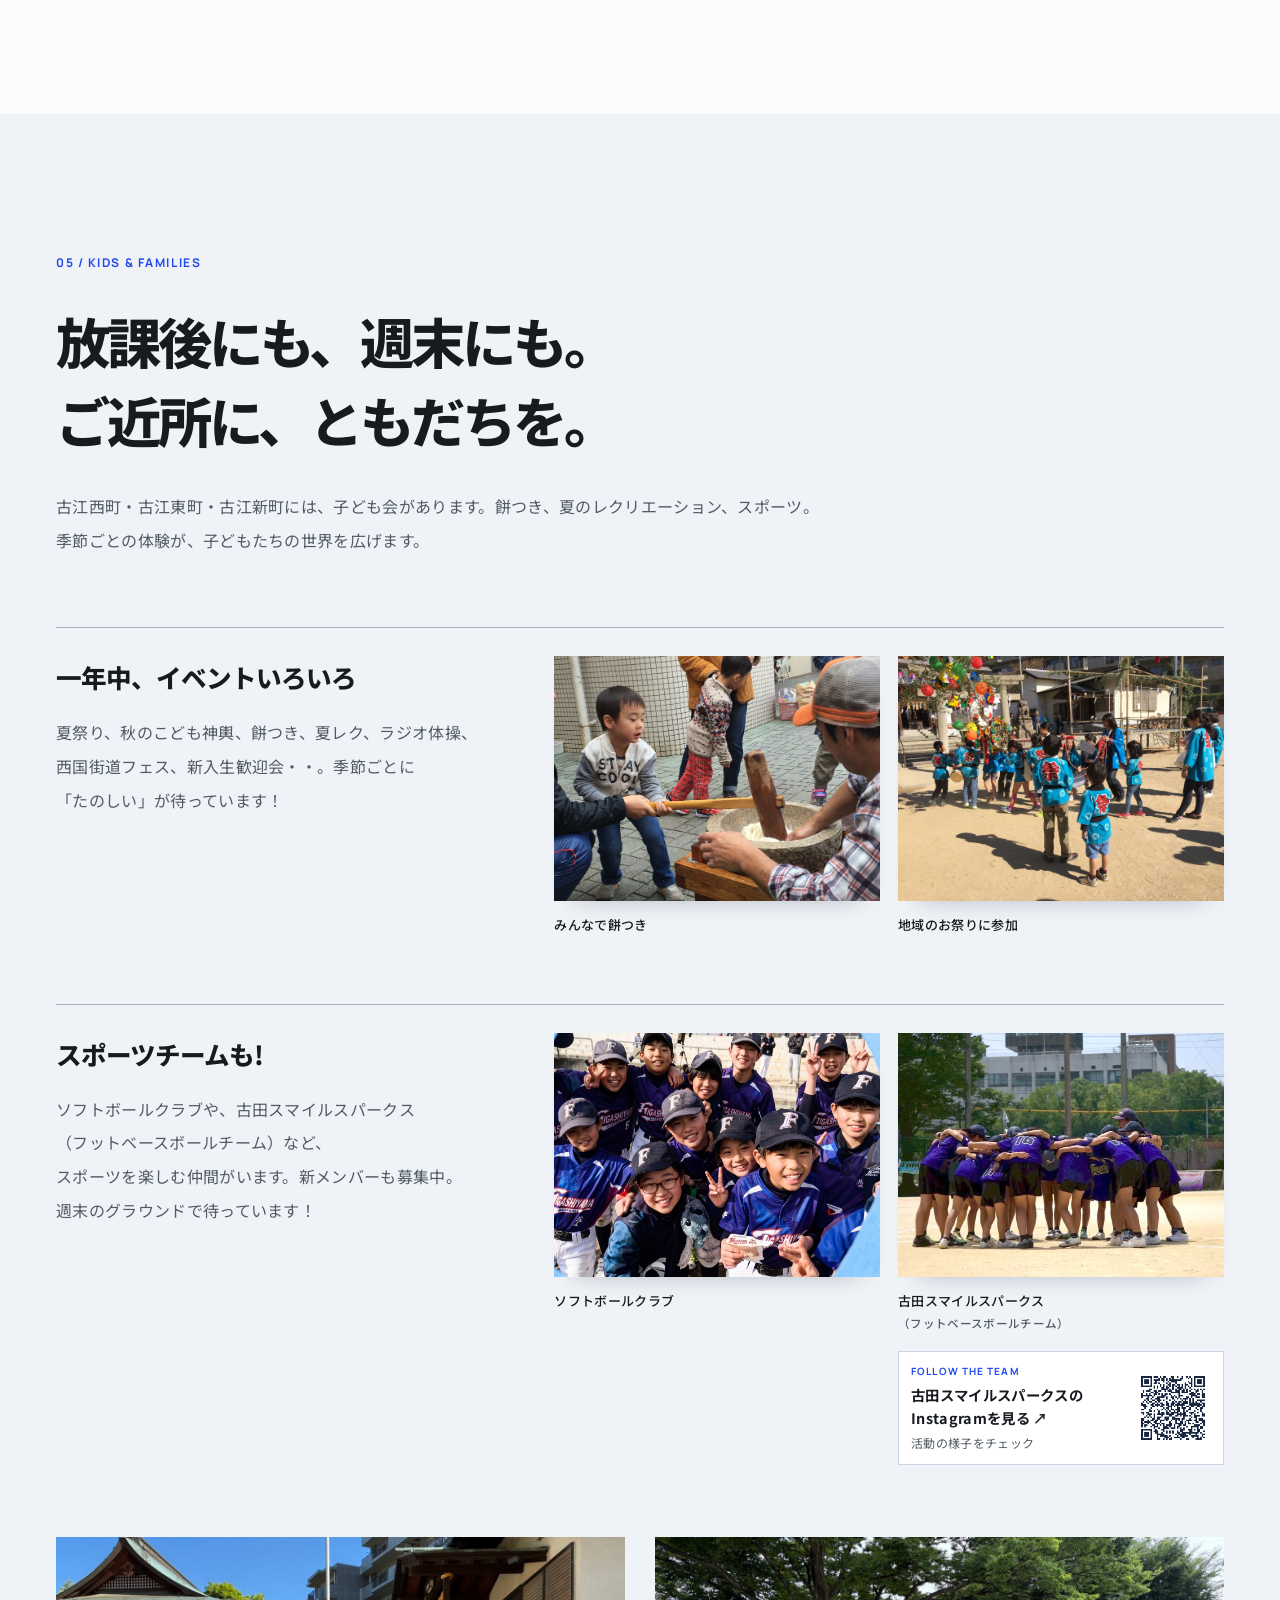
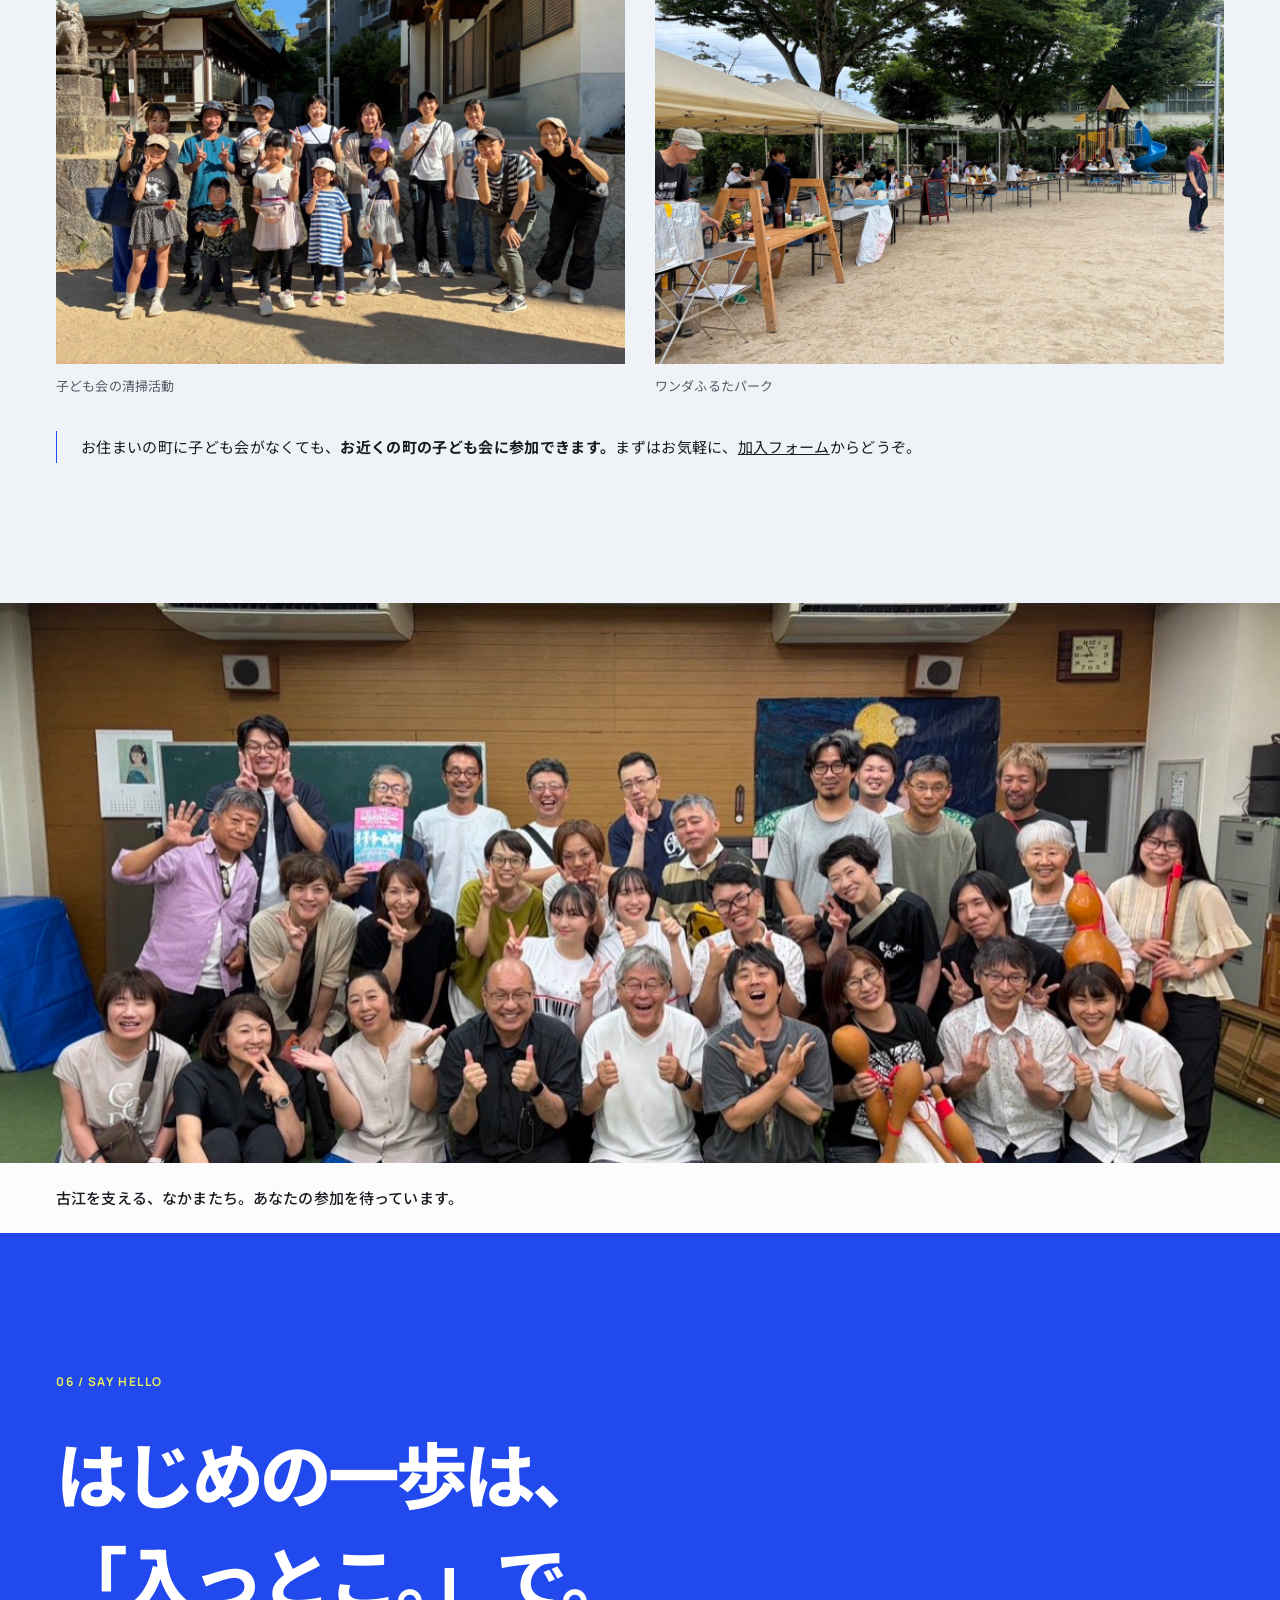
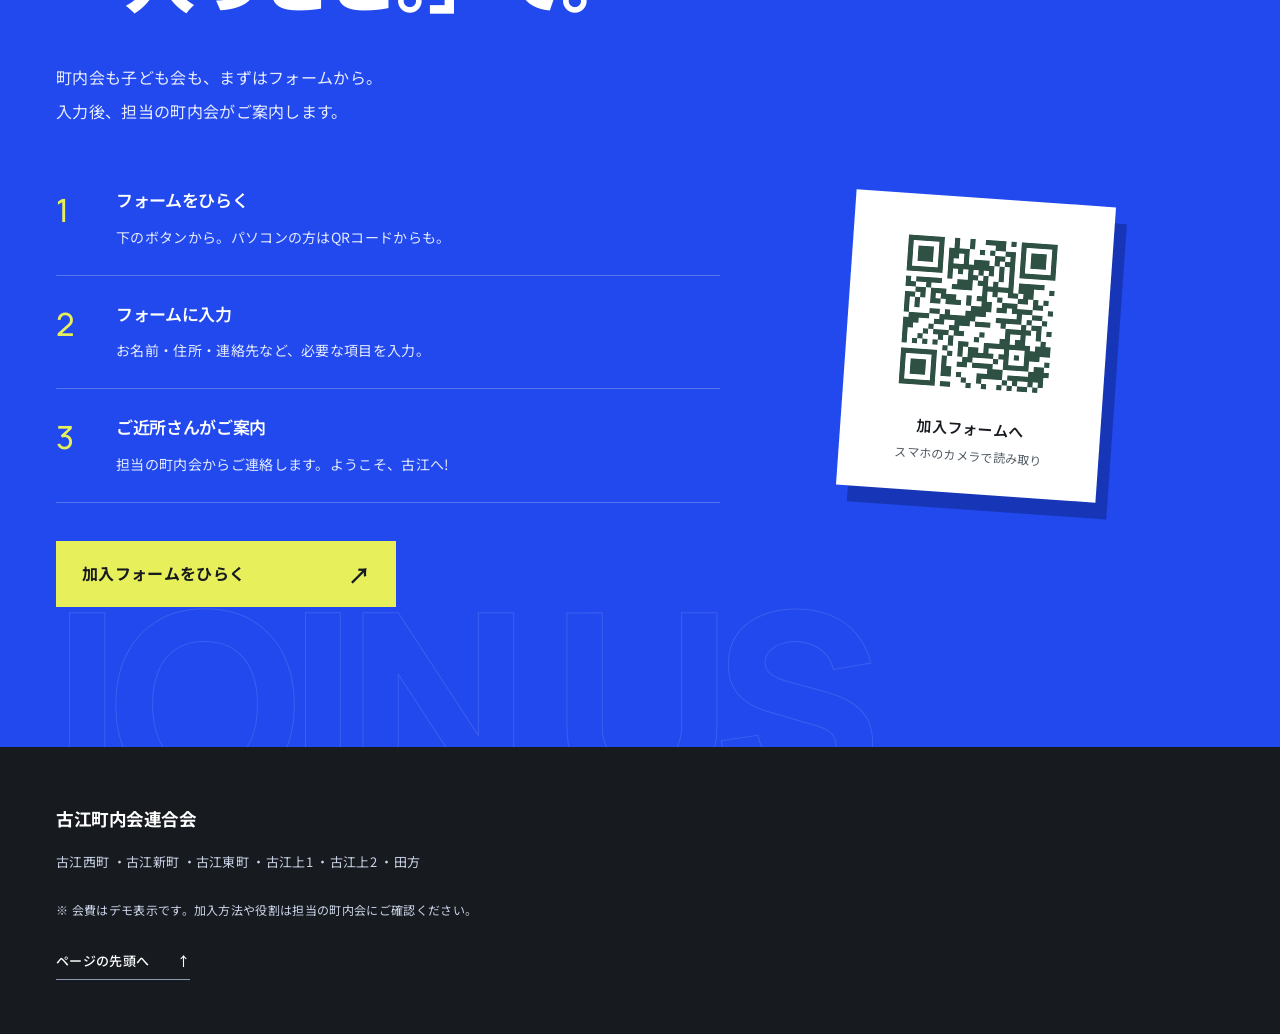
==== commit a87f80f2: "Replace Smile Sparks photo with supplied team huddle" ====
--- a/index.html
+++ b/index.html
@@ -145,7 +145,7 @@
         <p><span class="phrase">ソフトボールクラブや、</span><span class="phrase">古田スマイルスパークス</span><span class="phrase">（フットベースボールチーム）</span><span class="phrase">など、</span><span class="phrase">スポーツを楽しむ</span><span class="phrase">仲間がいます。</span><span class="phrase">新メンバーも</span><span class="phrase">募集中。</span><span class="phrase">週末のグラウンドで</span><span class="phrase">待っています！</span></p>
         <div class="sport-media"><div class="sport-imgs">
           <figure><img src="images/original-14.jpg" alt="古田のソフトボールクラブの集合写真" width="1200" height="876" loading="lazy" decoding="async"><figcaption>ソフトボールクラブ</figcaption></figure>
-          <figure><img src="images/original-15.jpg" alt="グラウンドで円陣を組むフットベースボールチームの写真" width="1200" height="900" loading="lazy" decoding="async"><figcaption>古田スマイルスパークス<br><span>（フットベースボールチーム）</span></figcaption></figure>
+          <figure><img src="images/furuta-smile-sparks-huddle.jpg" alt="古田スマイルスパークスの選手たちがグラウンドで円陣を組む写真" width="1126" height="751" loading="lazy" decoding="async"><figcaption>古田スマイルスパークス<br><span>（フットベースボールチーム）</span></figcaption></figure>
         </div><a class="sport-social" href="https://www.instagram.com/furuta_smile_sparks2023" target="_blank" rel="noopener noreferrer" aria-label="古田スマイルスパークスのInstagramを開く"><span><small>FOLLOW THE TEAM</small><strong>古田スマイルスパークスの<br>Instagramを見る ↗</strong><span>活動の様子をチェック</span></span><img src="images/furuta-smile-sparks-instagram-qr.png" alt="古田スマイルスパークスのInstagramへつながるQRコード" width="528" height="528" loading="lazy" decoding="async"></a></div>
       </div>
     </div>
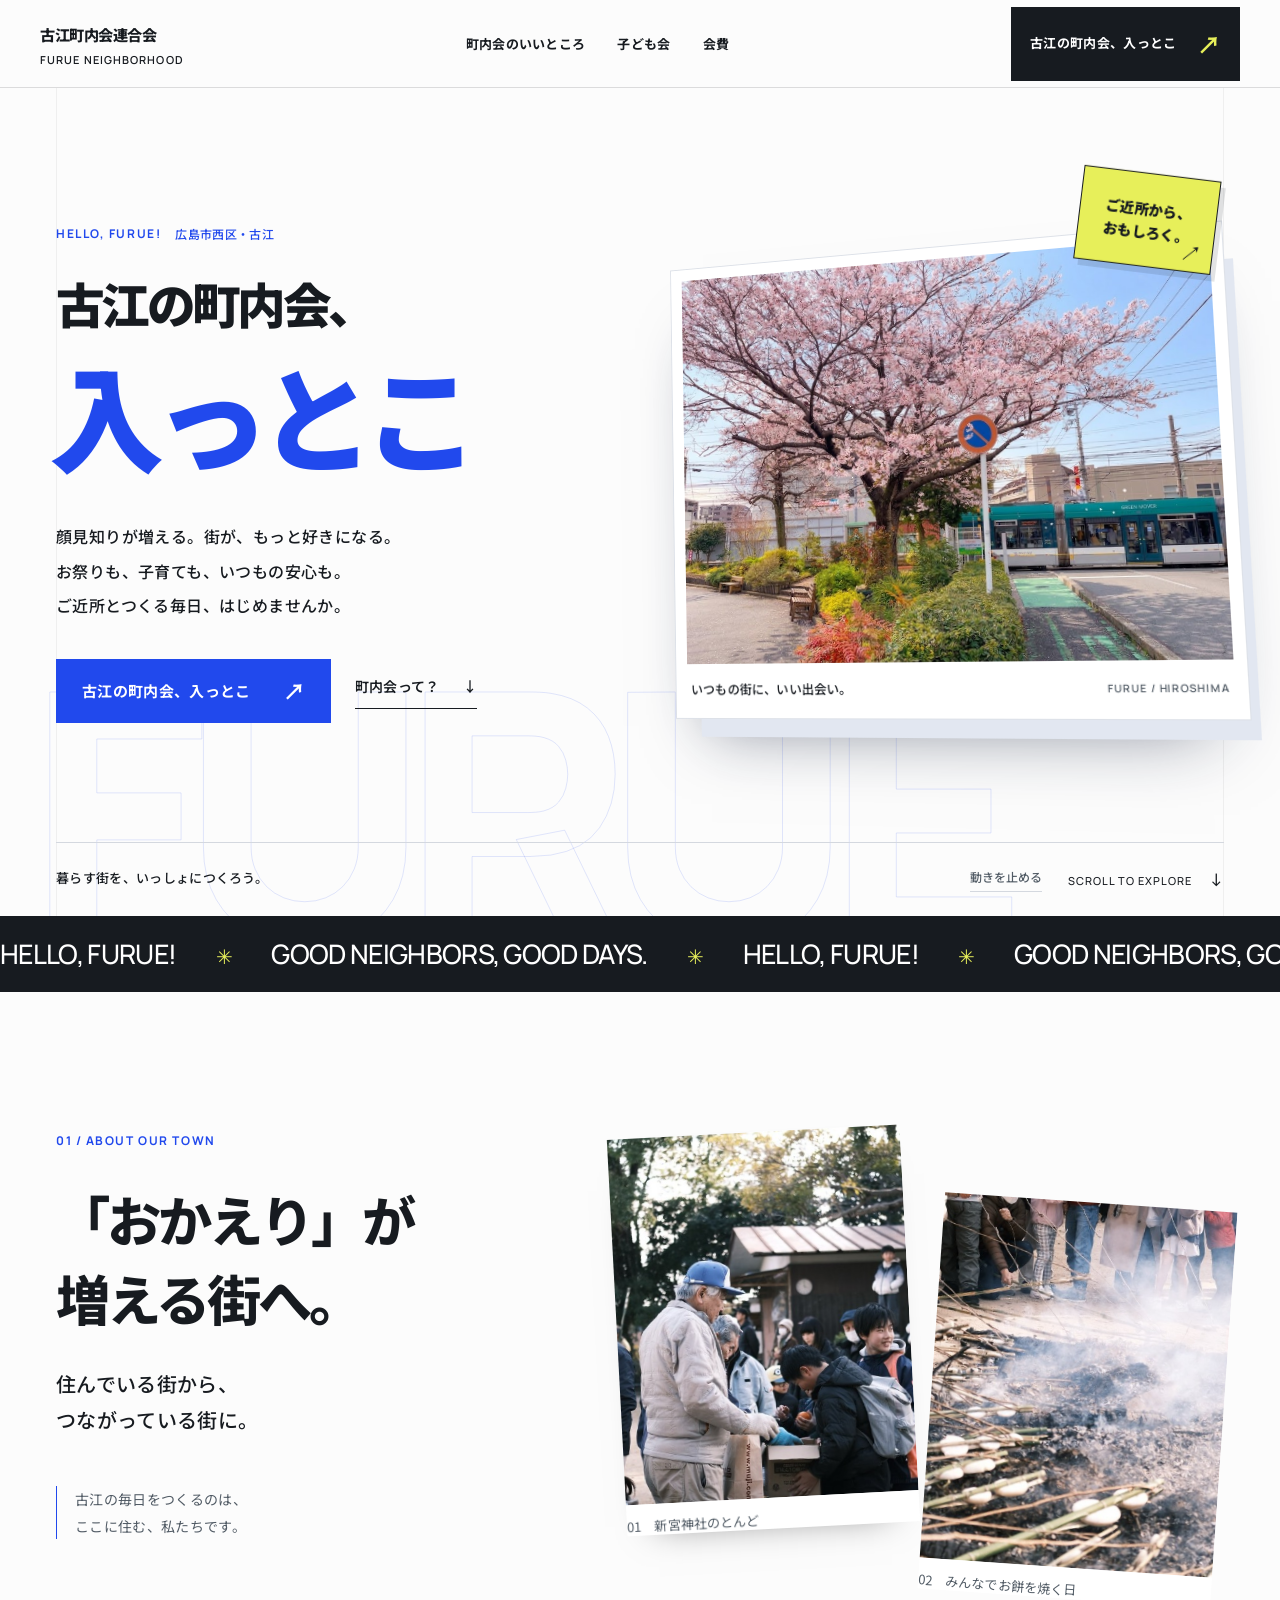
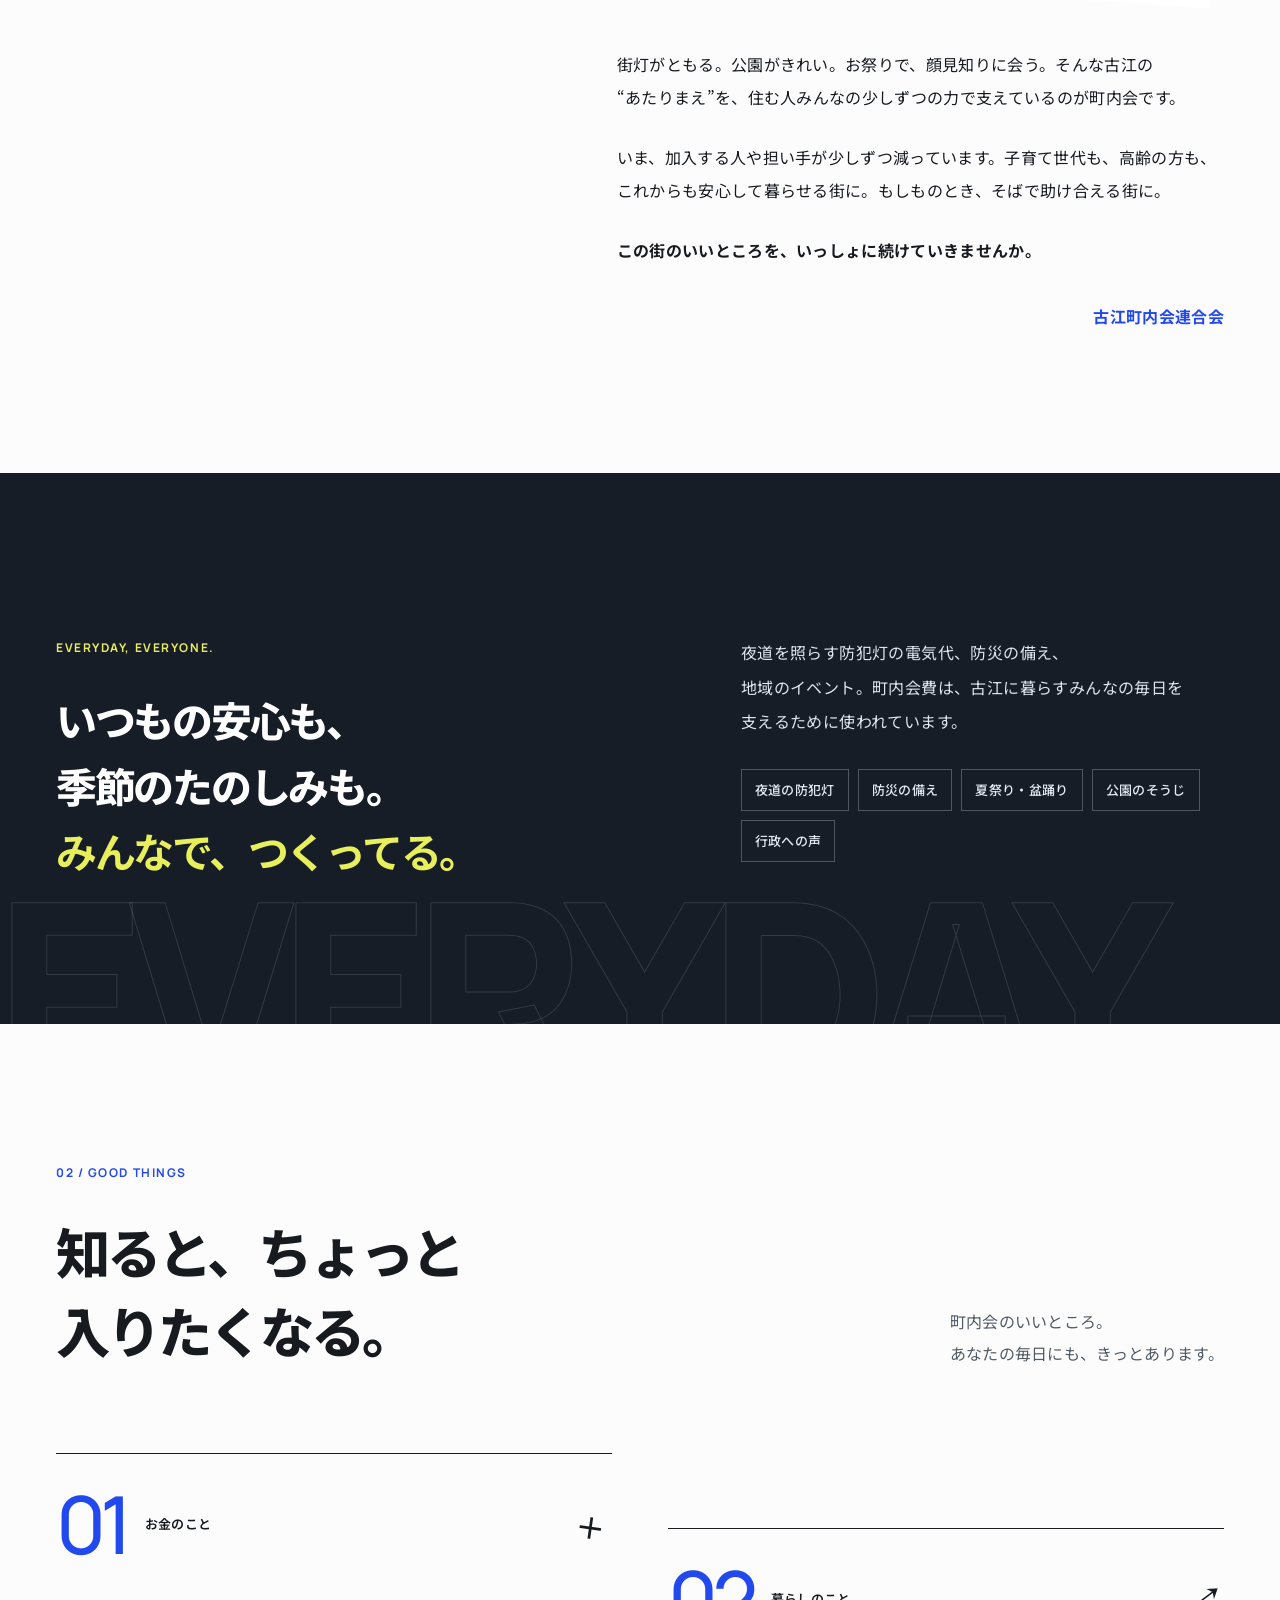
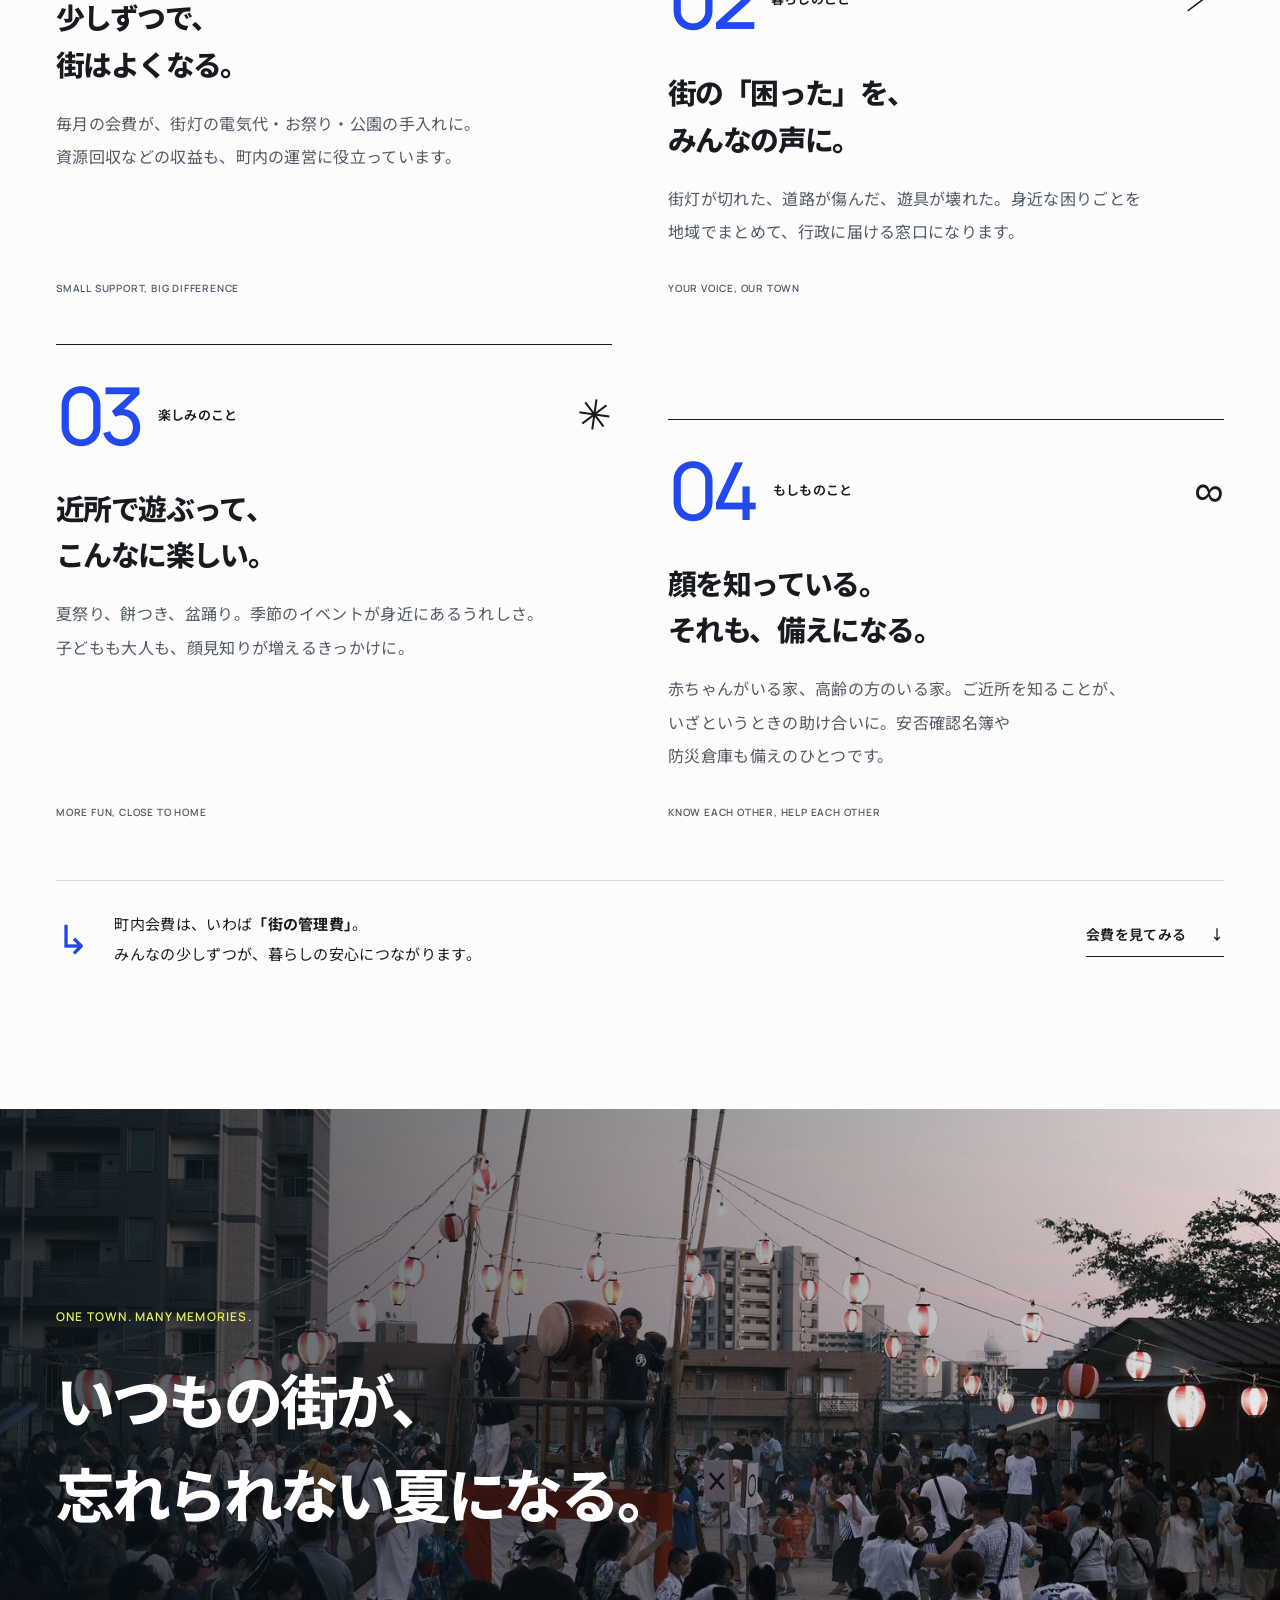
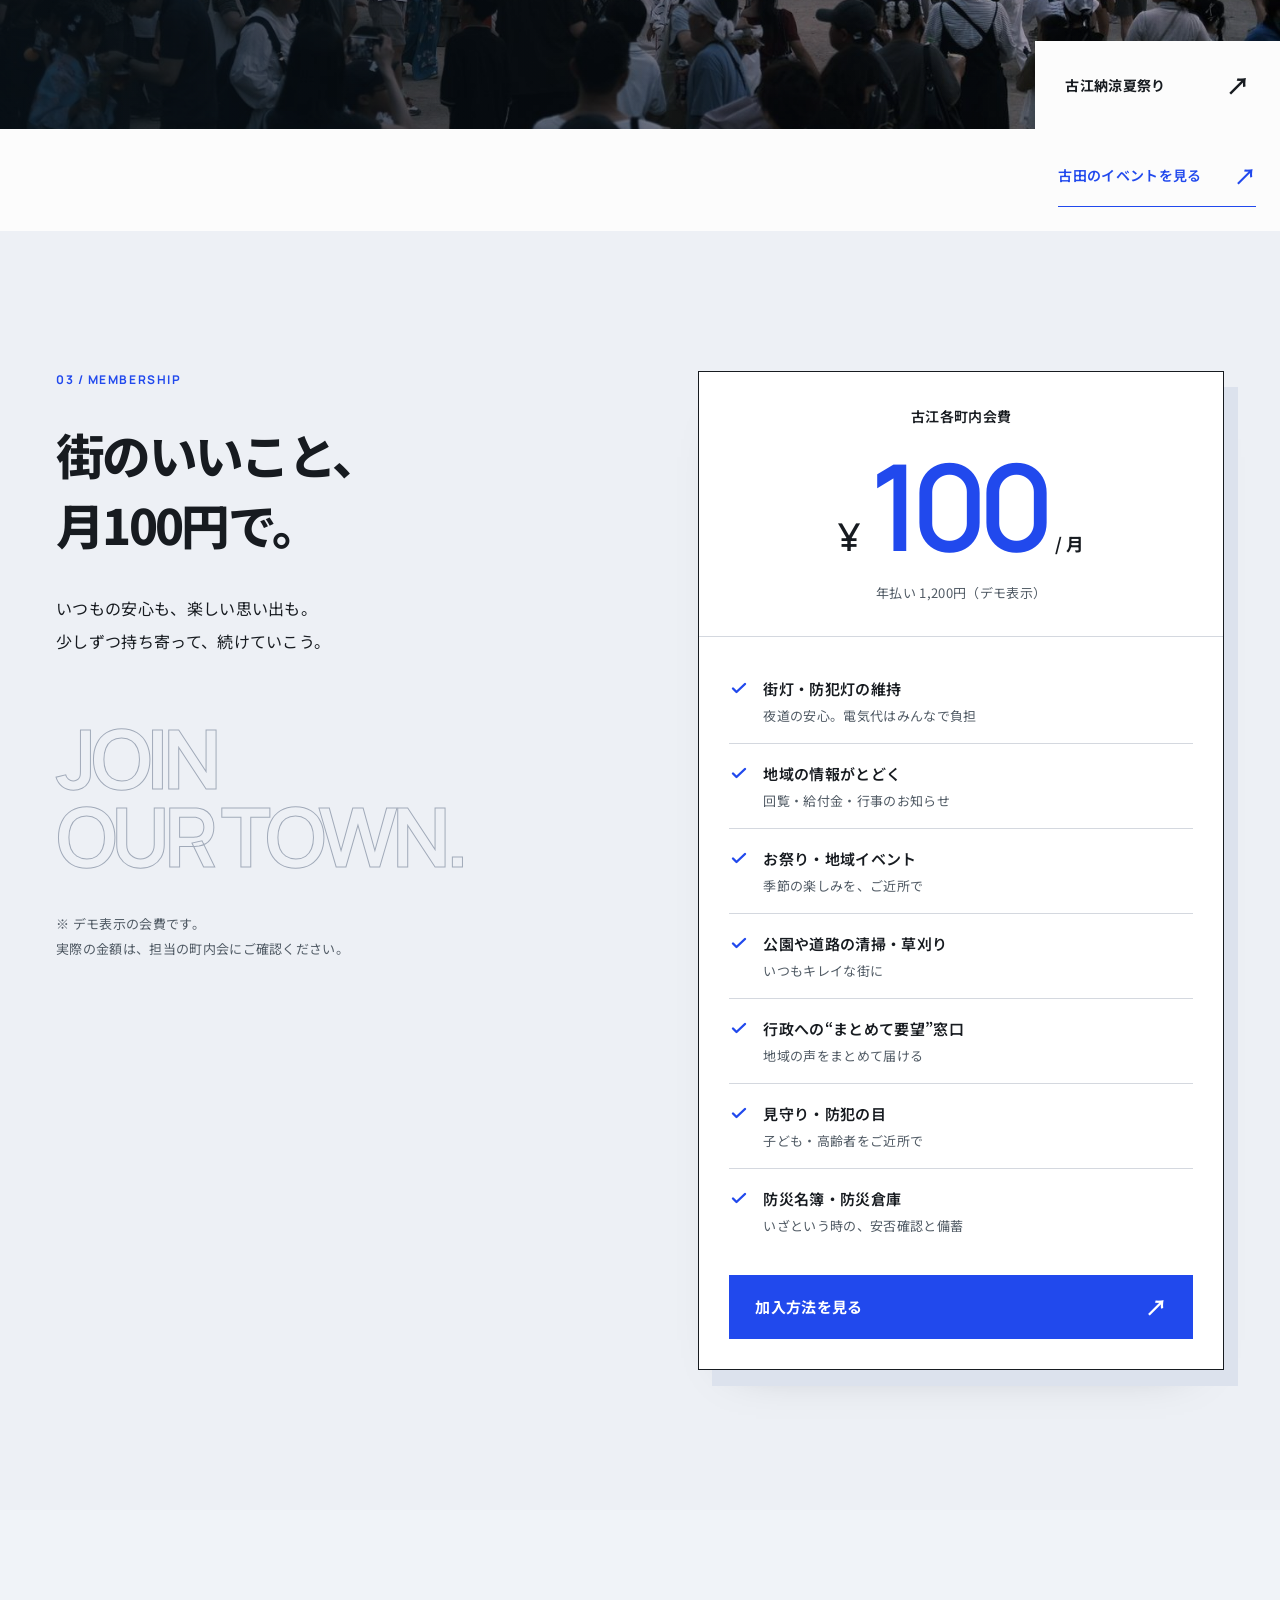
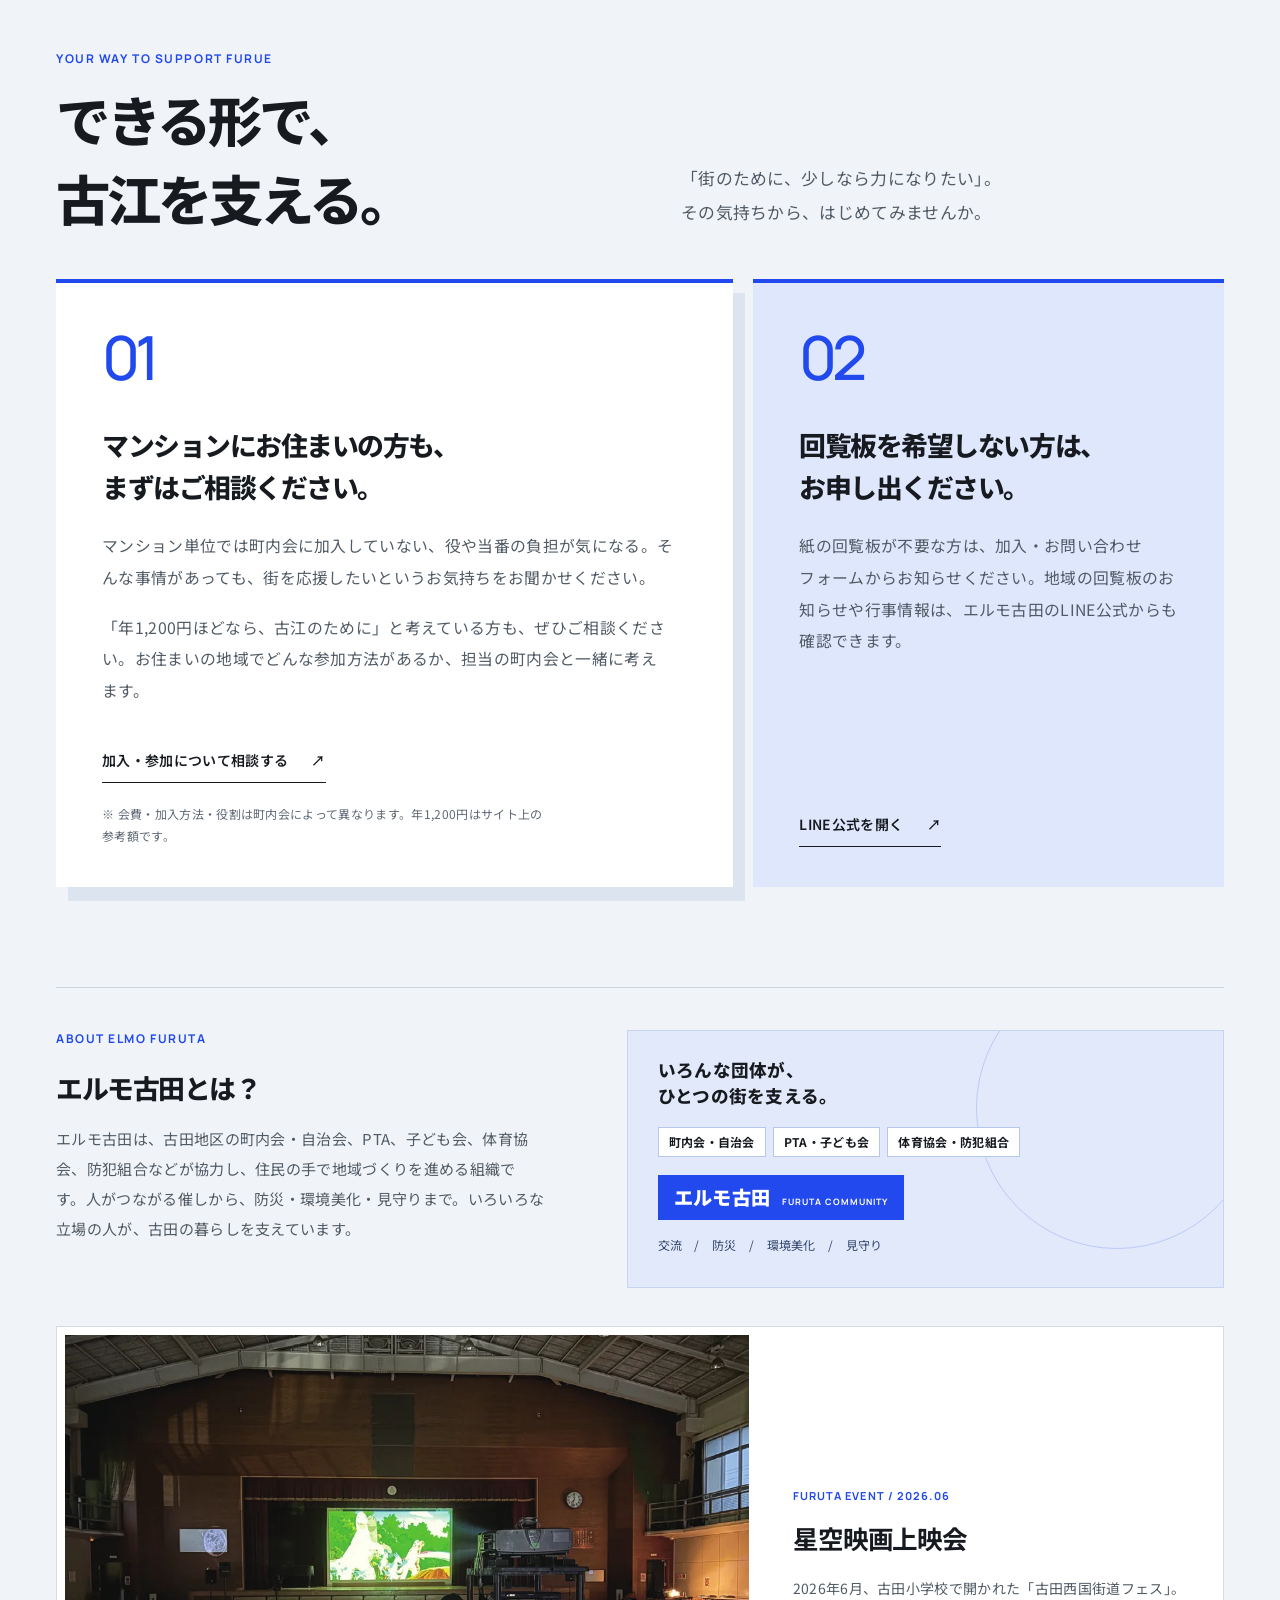
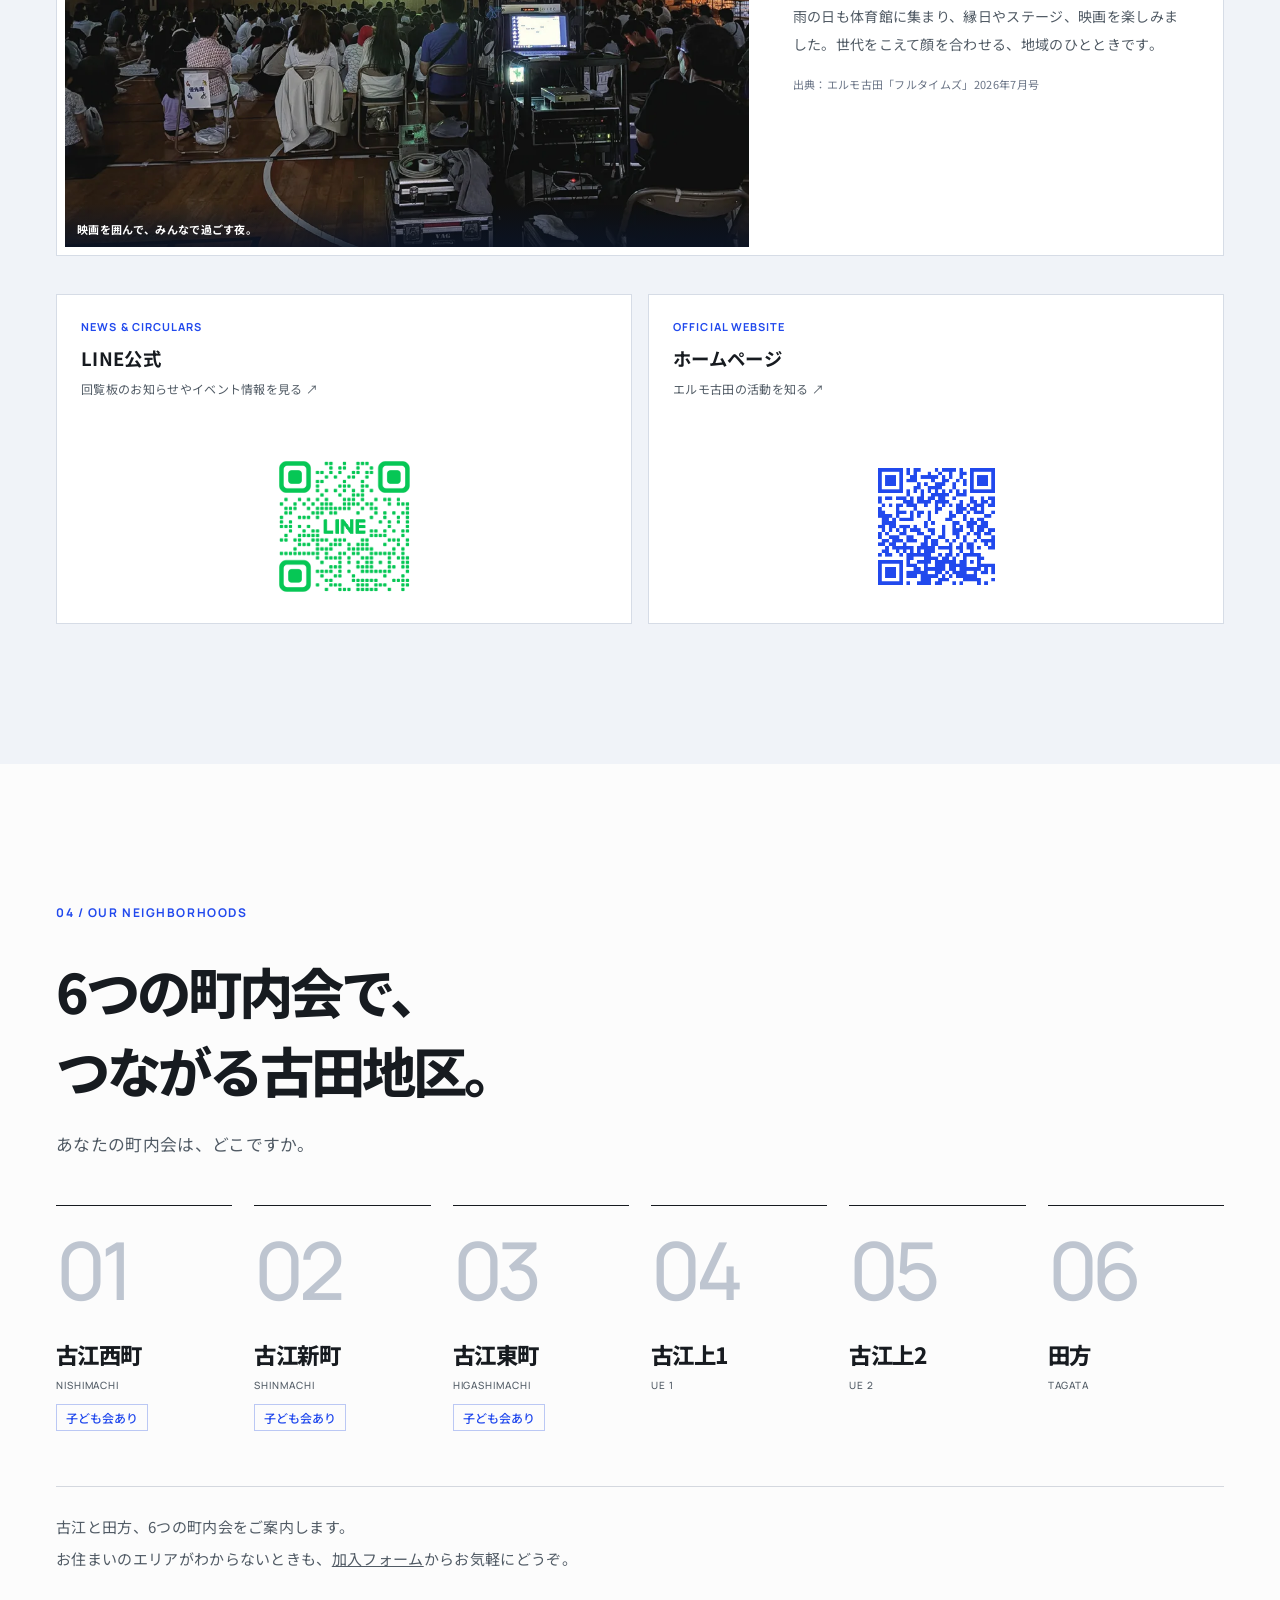
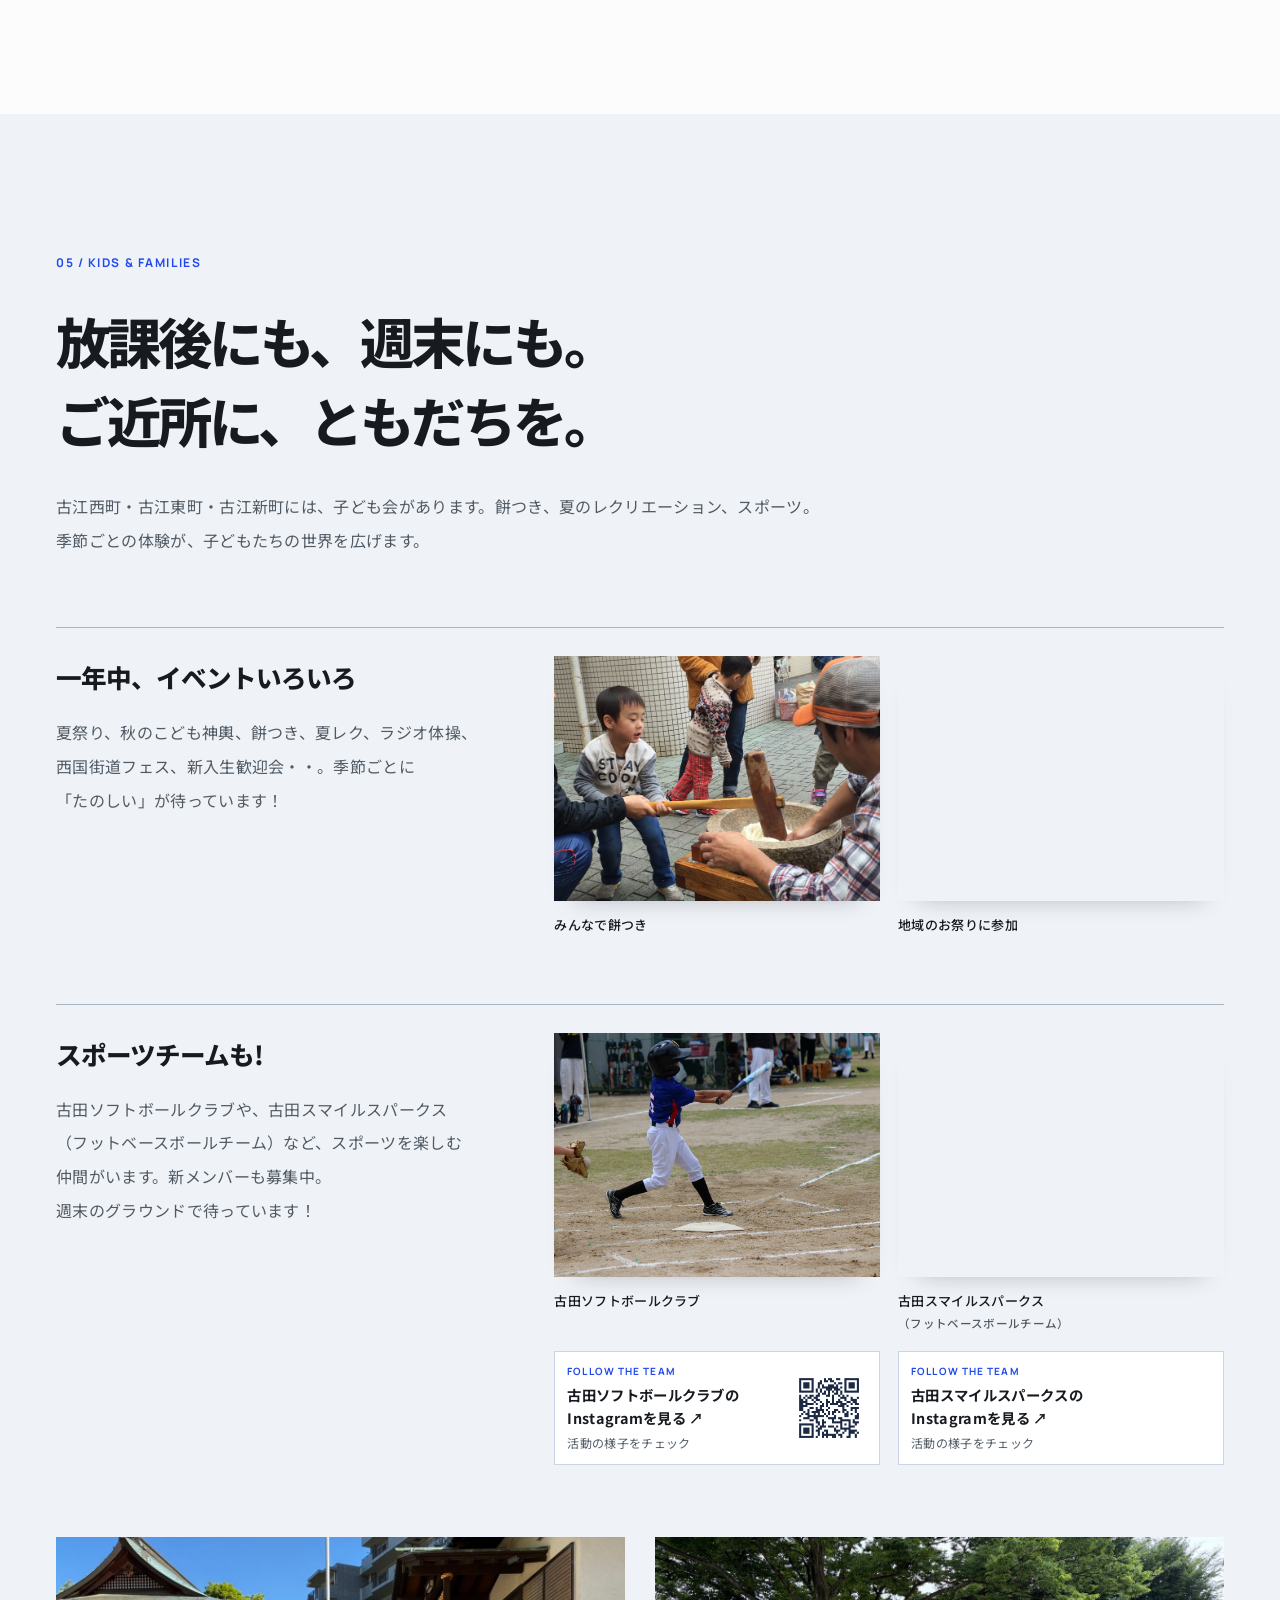
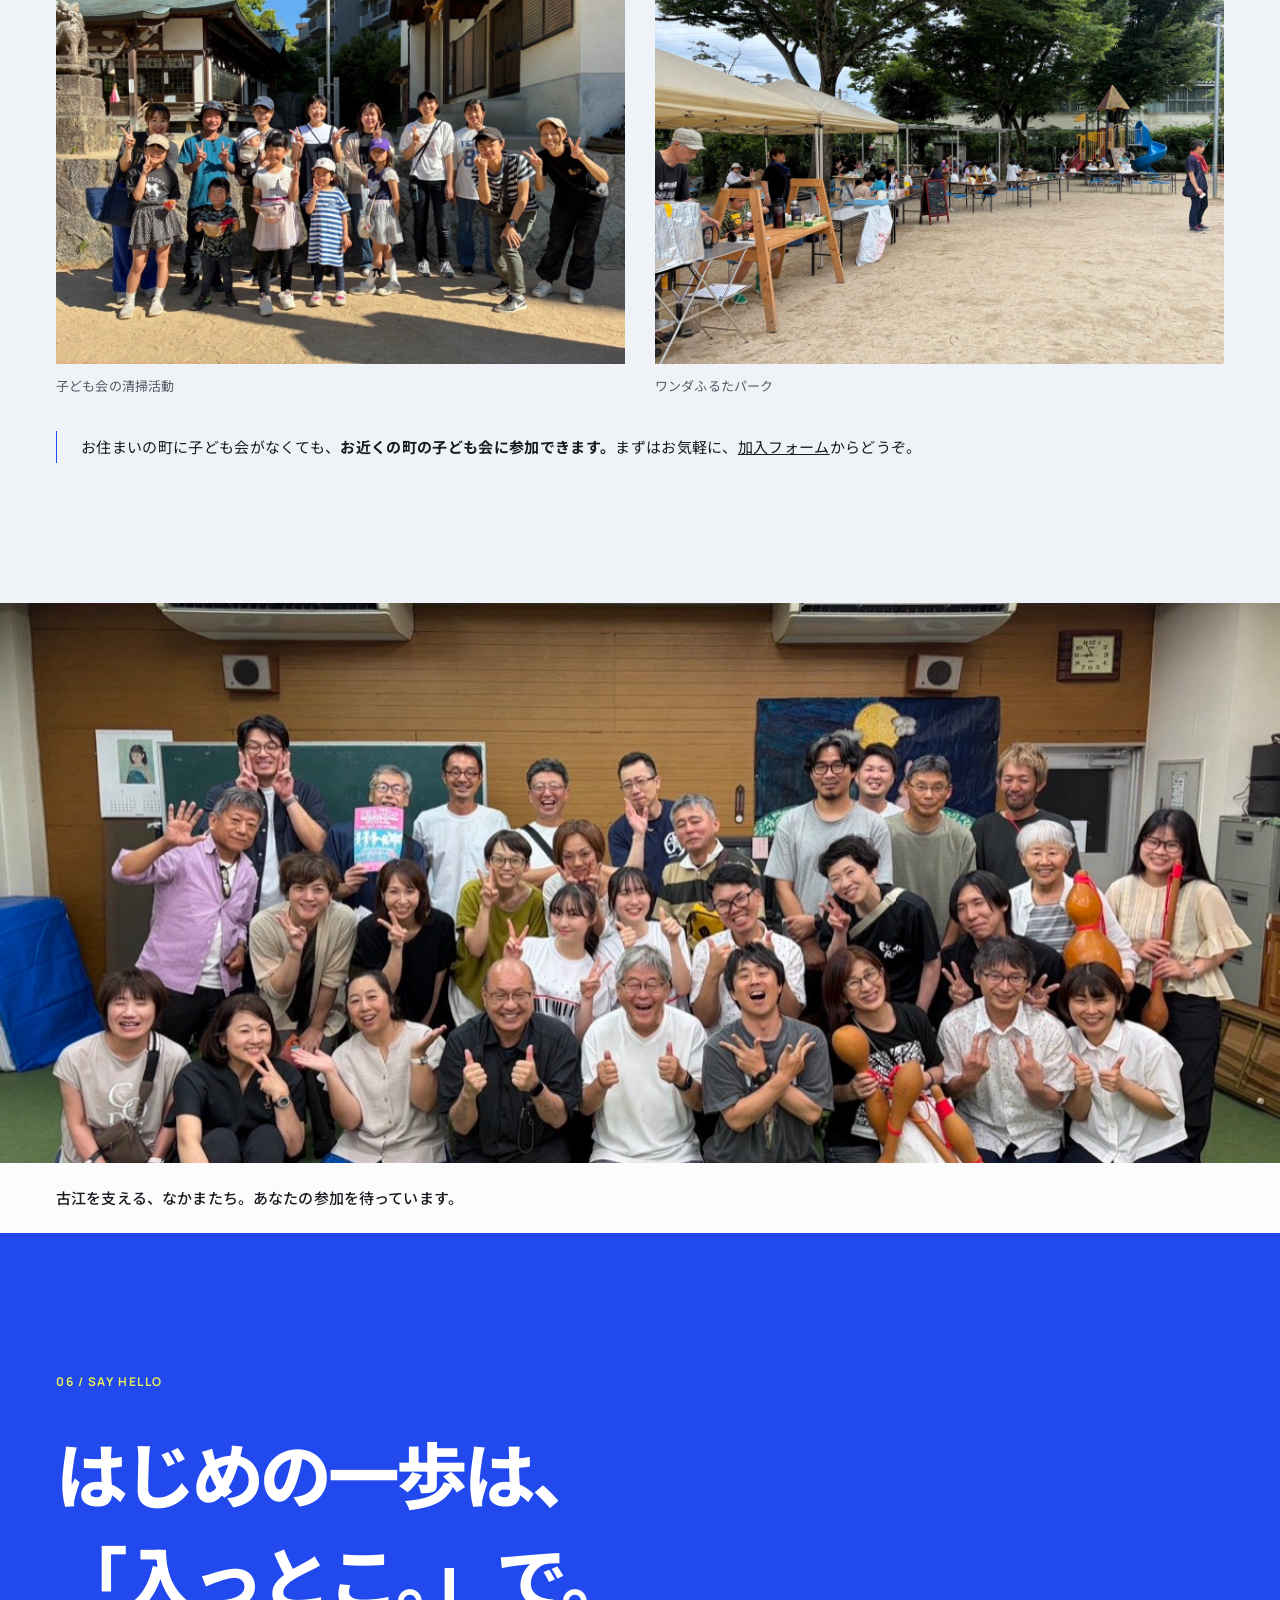
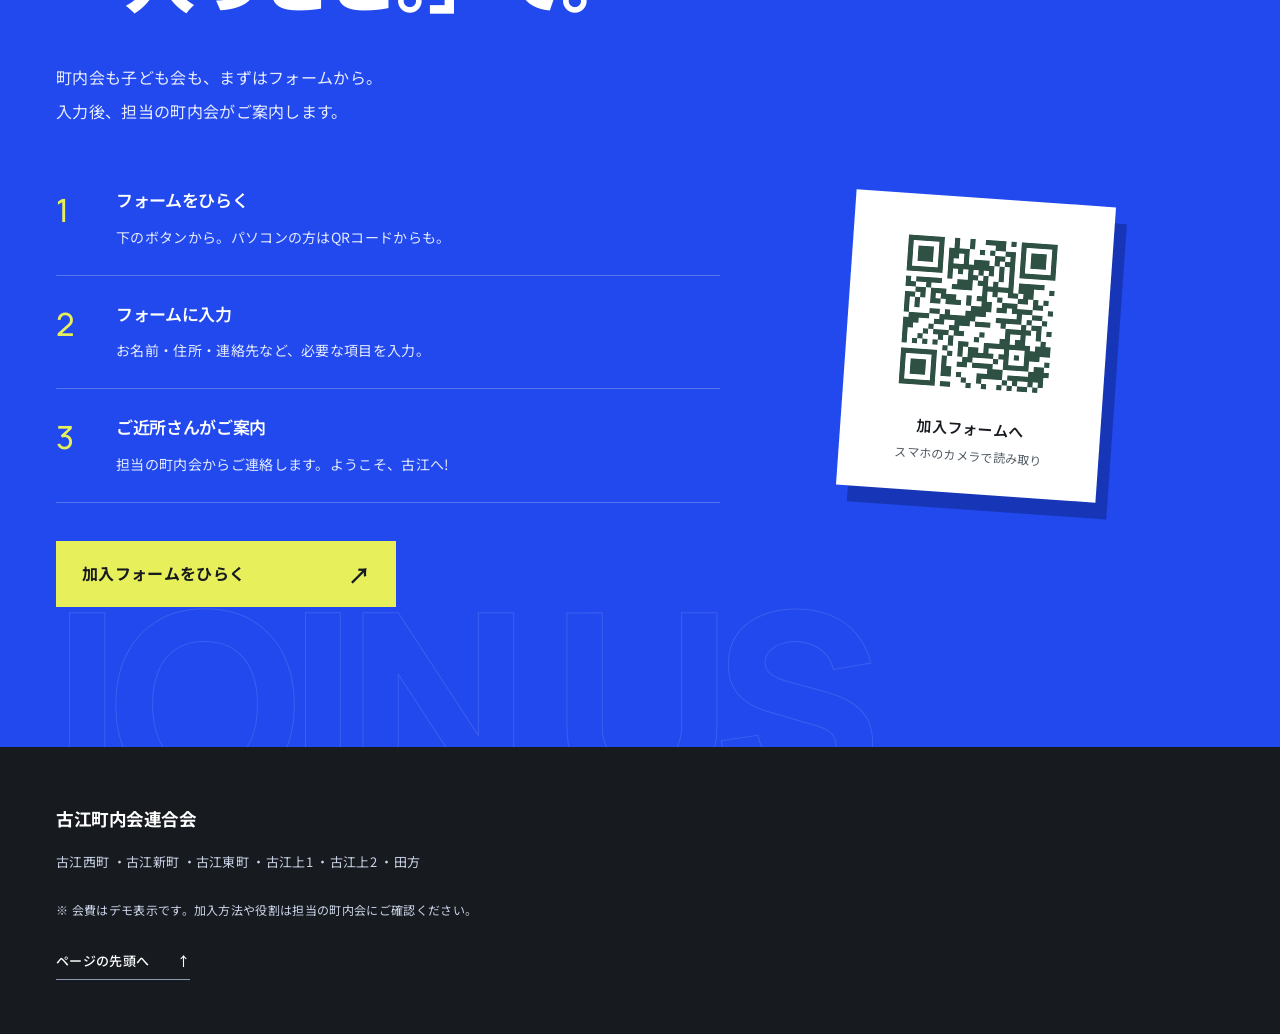
==== commit 0cc60d8d: "Add Furuta softball club photo and Instagram card" ====
--- a/index.html
+++ b/index.html
@@ -1,5 +1,5 @@
 <!doctype html>
-<html lang="ja" data-theme="light"><head><meta charset="utf-8"><meta name="viewport" content="width=device-width, initial-scale=1"><meta name="robots" content="noindex, nofollow"><meta name="theme-color" content="#244bea"><title>古江の町内会、入っとこ｜古江町内会連合会</title><meta name="description" content="お祭りも、子育ても、いつもの安心も。古江町内会の活動・会費・子ども会・加入方法をご案内します。"><link rel="preconnect" href="https://fonts.googleapis.com"><link rel="preconnect" href="https://fonts.gstatic.com" crossorigin><link href="https://fonts.googleapis.com/css2?family=Manrope:wght@400;500;600;700;800&family=Noto+Sans+JP:wght@400;500;600;700;800;900&display=swap" rel="stylesheet"><link rel="stylesheet" href="styles.css?v=20261013"><link rel="stylesheet" href="editorial.css?v=20261013c"><link rel="stylesheet" href="support.css?v=20261013b"></head><body><a class="skip-link" href="#main">本文へスキップ</a><div class="scroll-progress" aria-hidden="true"></div><header class="site-header"><a class="brand" href="#top" aria-label="古江町内会連合会 トップへ"><span>古江町内会連合会<small>FURUE NEIGHBORHOOD</small></span></a><nav aria-label="メインメニュー"><a href="#merit">町内会のいいところ</a><a href="#kids">子ども会</a><a href="#fee">会費</a></nav><a class="header-join" href="#join"><span class="header-join-label">古江の町内会、<br>入っとこ</span><span aria-hidden="true">↗</span></a></header>
+<html lang="ja" data-theme="light"><head><meta charset="utf-8"><meta name="viewport" content="width=device-width, initial-scale=1"><meta name="robots" content="noindex, nofollow"><meta name="theme-color" content="#244bea"><title>古江の町内会、入っとこ｜古江町内会連合会</title><meta name="description" content="お祭りも、子育ても、いつもの安心も。古江町内会の活動・会費・子ども会・加入方法をご案内します。"><link rel="preconnect" href="https://fonts.googleapis.com"><link rel="preconnect" href="https://fonts.gstatic.com" crossorigin><link href="https://fonts.googleapis.com/css2?family=Manrope:wght@400;500;600;700;800&family=Noto+Sans+JP:wght@400;500;600;700;800;900&display=swap" rel="stylesheet"><link rel="stylesheet" href="styles.css?v=20261013"><link rel="stylesheet" href="editorial.css?v=20261013e"><link rel="stylesheet" href="support.css?v=20261013b"></head><body><a class="skip-link" href="#main">本文へスキップ</a><div class="scroll-progress" aria-hidden="true"></div><header class="site-header"><a class="brand" href="#top" aria-label="古江町内会連合会 トップへ"><span>古江町内会連合会<small>FURUE NEIGHBORHOOD</small></span></a><nav aria-label="メインメニュー"><a href="#merit">町内会のいいところ</a><a href="#kids">子ども会</a><a href="#fee">会費</a></nav><a class="header-join" href="#join"><span class="header-join-label">古江の町内会、<br>入っとこ</span><span aria-hidden="true">↗</span></a></header>
 <main id="main">
 <section class="hero" id="top" data-parallax-scene><p class="hero-word" aria-hidden="true" data-parallax="0.12">FURUE</p><div class="hero-grid wrap"><div class="hero-copy"><p class="eyebrow">HELLO, FURUE! <span>広島市西区・古江</span></p><h1><span class="hero-title-top">古江の町内会、</span><span class="accent">入っとこ</span></h1><p class="hero-description"><span class="phrase">顔見知りが増える。</span><span class="phrase">街が、</span><span class="phrase">もっと好きになる。</span><br><span class="phrase">お祭りも、</span><span class="phrase">子育ても、</span><span class="phrase">いつもの安心も。</span><br><span class="phrase">ご近所とつくる毎日、</span><span class="phrase">はじめませんか。</span></p><div class="cta-row"><a class="btn btn-primary" href="#join">古江の町内会、入っとこ<span aria-hidden="true">↗</span></a><a class="text-link" href="#merit">町内会って？ <span aria-hidden="true">↓</span></a></div></div><div class="hero-scene hero-scene--photo" data-parallax-scene><figure class="hero-photo-layer" data-parallax="-0.15" data-tilt><img class="hero-photo" src="images/hero_photo.jpg" width="1024" height="768" alt="満開の桜と電停に停まる路面電車、古江の春の風景" fetchpriority="high"><figcaption>いつもの街に、いい出会い。<span>FURUE / HIROSHIMA</span></figcaption></figure><div class="hello-sticker" data-parallax="0.09"><span>ご近所から、<br>おもしろく。</span><b aria-hidden="true">↗</b></div></div></div><div class="hero-bottom wrap"><span>暮らす街を、いっしょにつくろう。</span><div class="hero-tools"><button class="motion-toggle" type="button" aria-pressed="false" hidden>動きを止める</button><a href="#about">SCROLL TO EXPLORE <span aria-hidden="true">↓</span></a></div></div></section>
 <div class="ticker" aria-hidden="true"><div data-marquee>HELLO, FURUE! <span>✳</span> GOOD NEIGHBORS, GOOD DAYS. <span>✳</span> HELLO, FURUE! <span>✳</span> GOOD NEIGHBORS, GOOD DAYS. <span>✳</span></div></div>
@@ -142,11 +142,11 @@
           <path d="M15 15c3.5 2.6 3.5 15.4 0 18M33 15c-3.5 2.6-3.5 15.4 0 18" stroke="var(--moss)" stroke-width="2" stroke-linecap="round"/>
         </svg>
         <h3>スポーツチームも!</h3>
-        <p><span class="phrase">ソフトボールクラブや、</span><span class="phrase">古田スマイルスパークス</span><span class="phrase">（フットベースボールチーム）</span><span class="phrase">など、</span><span class="phrase">スポーツを楽しむ</span><span class="phrase">仲間がいます。</span><span class="phrase">新メンバーも</span><span class="phrase">募集中。</span><span class="phrase">週末のグラウンドで</span><span class="phrase">待っています！</span></p>
+        <p><span class="phrase">古田ソフトボールクラブや、</span><span class="phrase">古田スマイルスパークス</span><span class="phrase">（フットベースボールチーム）</span><span class="phrase">など、</span><span class="phrase">スポーツを楽しむ</span><span class="phrase">仲間がいます。</span><span class="phrase">新メンバーも</span><span class="phrase">募集中。</span><span class="phrase">週末のグラウンドで</span><span class="phrase">待っています！</span></p>
         <div class="sport-media"><div class="sport-imgs">
-          <figure><img src="images/original-14.jpg" alt="古田のソフトボールクラブの集合写真" width="1200" height="876" loading="lazy" decoding="async"><figcaption>ソフトボールクラブ</figcaption></figure>
+          <figure><img src="images/furuta-softball-club.jpg" alt="古田ソフトボールクラブの選手が試合でバットを振る写真" width="4898" height="3265" loading="lazy" decoding="async"><figcaption>古田ソフトボールクラブ</figcaption></figure>
           <figure><img src="images/furuta-smile-sparks-huddle.jpg" alt="古田スマイルスパークスの選手たちがグラウンドで円陣を組む写真" width="1126" height="751" loading="lazy" decoding="async"><figcaption>古田スマイルスパークス<br><span>（フットベースボールチーム）</span></figcaption></figure>
-        </div><a class="sport-social" href="https://www.instagram.com/furuta_smile_sparks2023" target="_blank" rel="noopener noreferrer" aria-label="古田スマイルスパークスのInstagramを開く"><span><small>FOLLOW THE TEAM</small><strong>古田スマイルスパークスの<br>Instagramを見る ↗</strong><span>活動の様子をチェック</span></span><img src="images/furuta-smile-sparks-instagram-qr.png" alt="古田スマイルスパークスのInstagramへつながるQRコード" width="528" height="528" loading="lazy" decoding="async"></a></div>
+        </div><div class="sport-socials"><a class="sport-social" href="https://www.instagram.com/furutasoftball/" target="_blank" rel="noopener noreferrer" aria-label="古田ソフトボールクラブのInstagramを開く"><span><small>FOLLOW THE TEAM</small><strong>古田ソフトボールクラブの<br>Instagramを見る ↗</strong><span>活動の様子をチェック</span></span><img src="images/furuta-softball-instagram-qr.png" alt="古田ソフトボールクラブのInstagramへつながるQRコード" width="444" height="444" loading="lazy" decoding="async"></a><a class="sport-social" href="https://www.instagram.com/furuta_smile_sparks2023" target="_blank" rel="noopener noreferrer" aria-label="古田スマイルスパークスのInstagramを開く"><span><small>FOLLOW THE TEAM</small><strong>古田スマイルスパークスの<br>Instagramを見る ↗</strong><span>活動の様子をチェック</span></span><img src="images/furuta-smile-sparks-instagram-qr.png" alt="古田スマイルスパークスのInstagramへつながるQRコード" width="588" height="588" loading="lazy" decoding="async"></a></div></div>
       </div>
     </div>
     <div class="kids-real" data-reveal><figure><img src="images/original-16.jpg" alt="子ども会の新宮神社清掃活動に集まった親子" width="1200" height="900" loading="lazy" decoding="async"><figcaption class="rcap">子ども会の清掃活動</figcaption></figure><figure><img src="images/original-17.jpg" alt="ワンダふるたパークの公園イベントの様子" width="1200" height="900" loading="lazy" decoding="async"><figcaption class="rcap">ワンダふるたパーク</figcaption></figure></div>
--- a/editorial.css
+++ b/editorial.css
@@ -136,7 +136,8 @@
 .event-photos figure,.sport-imgs figure{margin:0;min-width:0}
 .event-photos figcaption,.sport-imgs figcaption{font-size:.8125rem;font-weight:500;margin-top:13px;line-height:1.7}
 .sport-imgs figcaption span{font-size:.72rem;color:var(--ink-soft)}
-.sport-social{display:flex;align-items:center;justify-content:space-between;gap:10px;width:calc(50% - 9px);margin:17px 0 0 auto;padding:12px;background:#fff;border:1px solid #cbd5e6;color:var(--ink);text-decoration:none;transition:transform .25s ease,box-shadow .25s ease,border-color .25s ease}
+.sport-socials{display:grid;grid-template-columns:repeat(2,minmax(0,1fr));gap:18px;margin-top:17px}
+.sport-social{display:flex;align-items:center;justify-content:space-between;gap:10px;min-width:0;padding:12px;background:#fff;border:1px solid #cbd5e6;color:var(--ink);text-decoration:none;transition:transform .25s ease,box-shadow .25s ease,border-color .25s ease}
 .sport-social:hover,.sport-social:focus-visible{transform:translateY(-4px);box-shadow:0 12px 22px rgba(24,47,93,.1);border-color:var(--blue)}
 .sport-social>span{display:flex;flex-direction:column;gap:5px;min-width:0;line-height:1.5}
 .sport-social small{font:700 .625rem/1.5 var(--font-latin);letter-spacing:.11em;color:var(--blue)}
@@ -183,7 +184,7 @@
   .hook-grid{gap:6%}.cards{gap:0 36px}.card:nth-child(even){margin-top:60px}.card-number{font-size:4rem}
   .fee-grid{gap:8%}.plan-list{padding:20px 25px}.plan-foot{padding:0 25px 25px}
   .kids-sec .kcard{grid-template-columns:1fr;gap:18px}.kcard .event-photos,.kcard .sport-media{grid-column:1;grid-row:3;margin-top:12px}.kcard p{max-width:44em}
-  .event-photos,.sport-imgs{gap:24px}.sport-social{width:calc(50% - 12px)}.town h3{font-size:1.15rem}.town-index{font-size:4rem}
+  .event-photos,.sport-imgs,.sport-socials{gap:24px}.town h3{font-size:1.15rem}.town-index{font-size:4rem}
 }
 @media(max-width:760px){
   html{scroll-padding-top:92px}.wrap{width:calc(100% - 40px)}section{padding:84px 0}
@@ -220,7 +221,7 @@
   .towns{grid-template-columns:repeat(2,minmax(0,1fr));gap:20px}.town{padding:20px 0 25px}.town-index,.town:nth-child(n) .town-index{font-size:3.6rem;margin-bottom:19px}.town h3{font-size:1.1rem}.town p{font-size:.5625rem}.town .kidbadge{font-size:.6875rem}.renkei{font-size:.875rem}
   .kids-sec .sec-head{margin-bottom:45px}.kids-sec .sec-head .lead{font-size:.9375rem;line-height:2.15;margin-top:25px!important}
   .kids-grid{gap:46px}.kids-sec .kcard{padding-top:24px;gap:18px}.kcard h3{font-size:1.15rem;letter-spacing:-.035em}.kcard p{font-size:.9375rem;line-height:2.15}
-  .event-photos,.sport-imgs{grid-template-columns:repeat(2,minmax(0,1fr));gap:14px}.event-photos figcaption,.sport-imgs figcaption{font-size:.75rem;margin-top:10px;letter-spacing:0}.sport-social{width:100%;margin-top:16px;padding:14px 16px;gap:14px}
+  .event-photos,.sport-imgs{grid-template-columns:repeat(2,minmax(0,1fr));gap:14px}.event-photos figcaption,.sport-imgs figcaption{font-size:.75rem;margin-top:10px;letter-spacing:0}.sport-socials{grid-template-columns:1fr;gap:12px;margin-top:16px}.sport-social{padding:14px 16px;gap:14px}
   .kids-real{gap:14px;margin-top:46px}.kids-real .rcap{font-size:.6875rem}.kids-note{padding-left:16px;font-size:.875rem;margin-top:30px}
   .friends-window{height:350px}.friends .rcap{padding:18px 20px;font-size:.8125rem}
   .join-sec h2{font-size:clamp(1.6rem,7.1vw,3.3rem);line-height:1.6}.join-sec .lead{font-size:.9375rem;margin-top:24px}
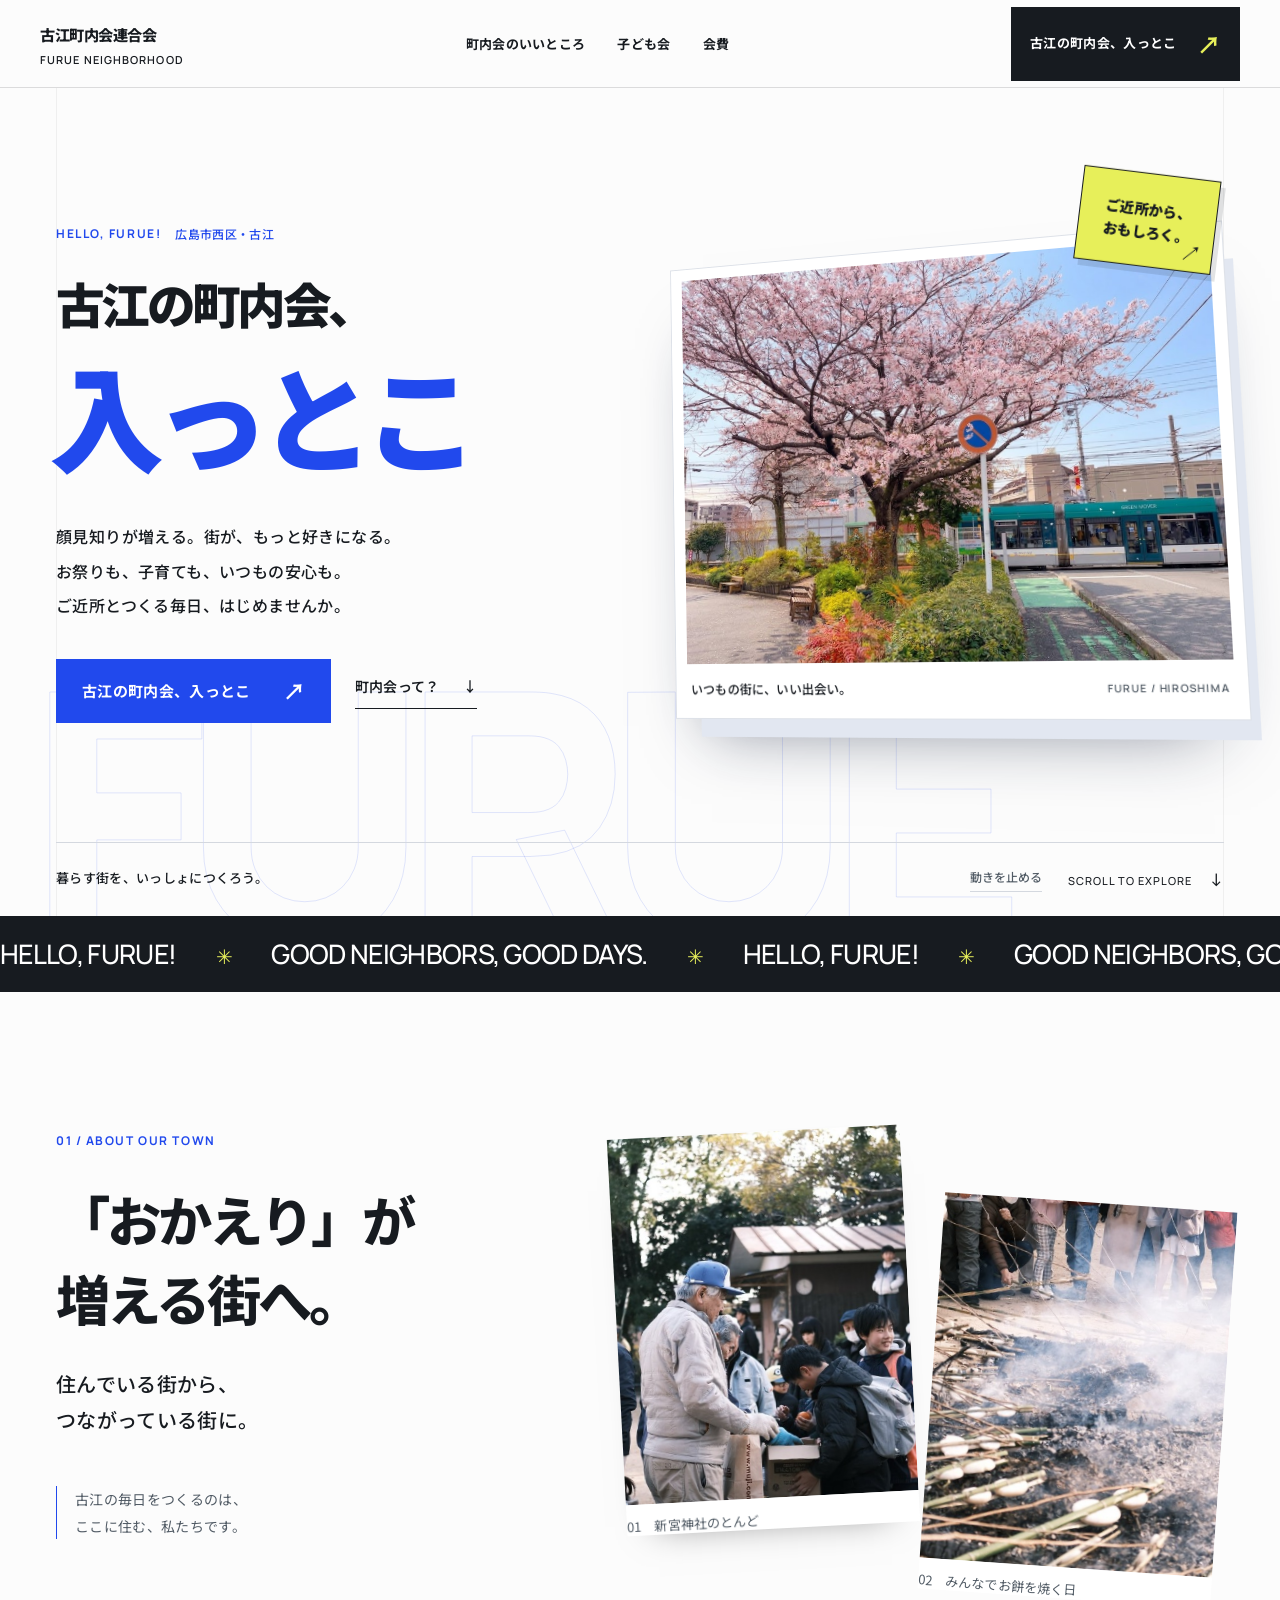
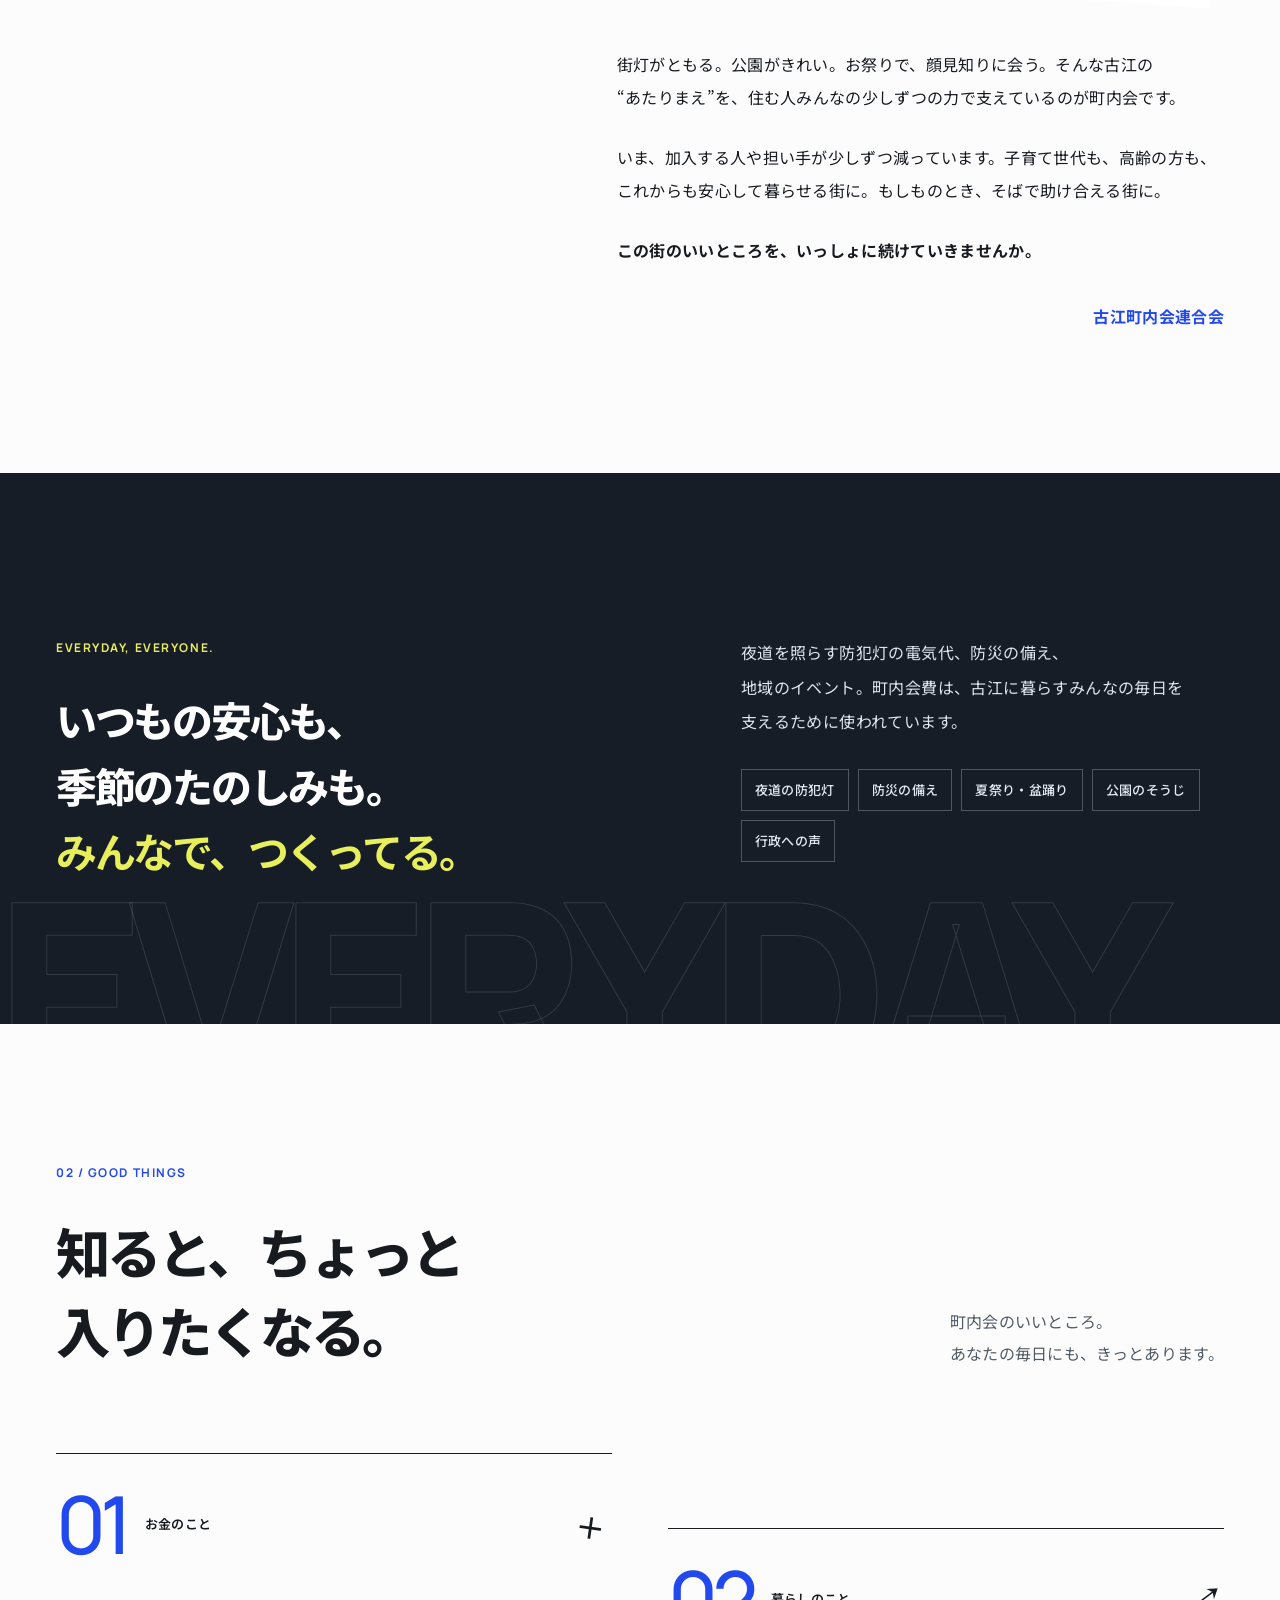
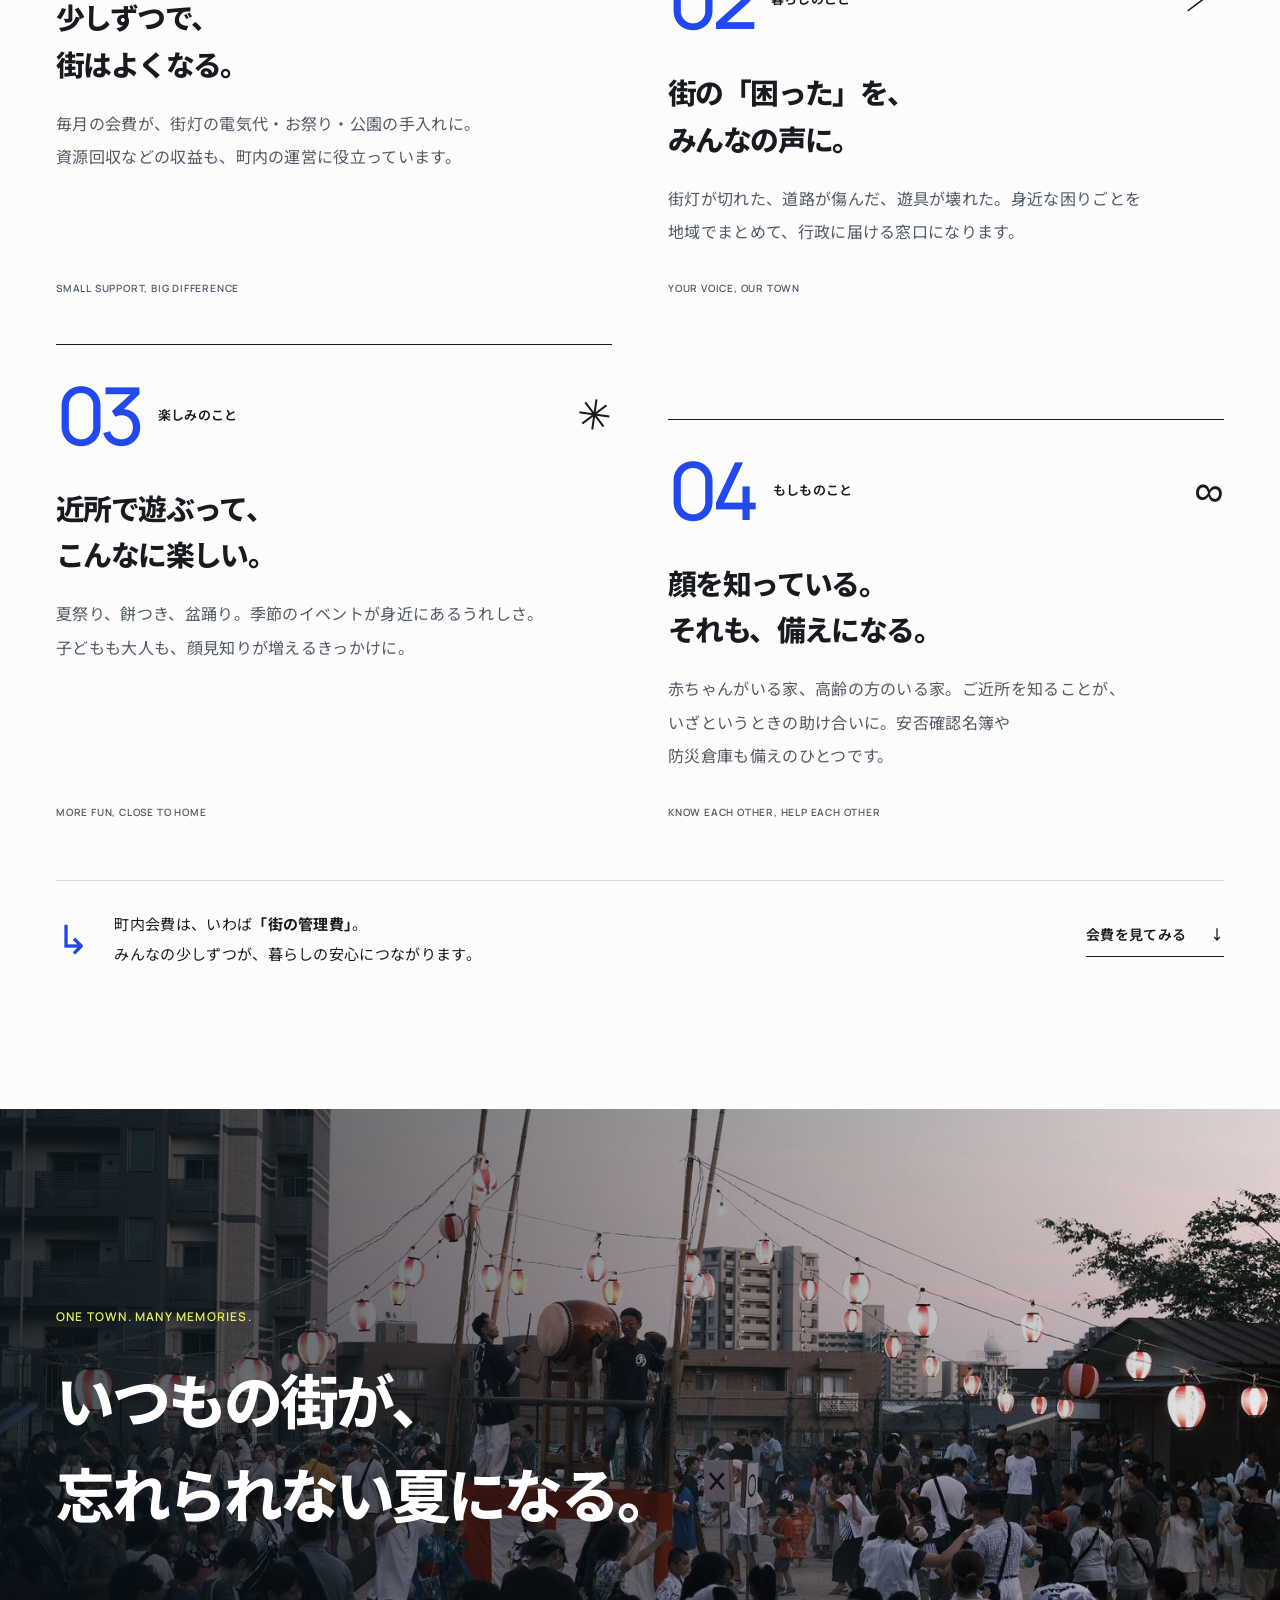
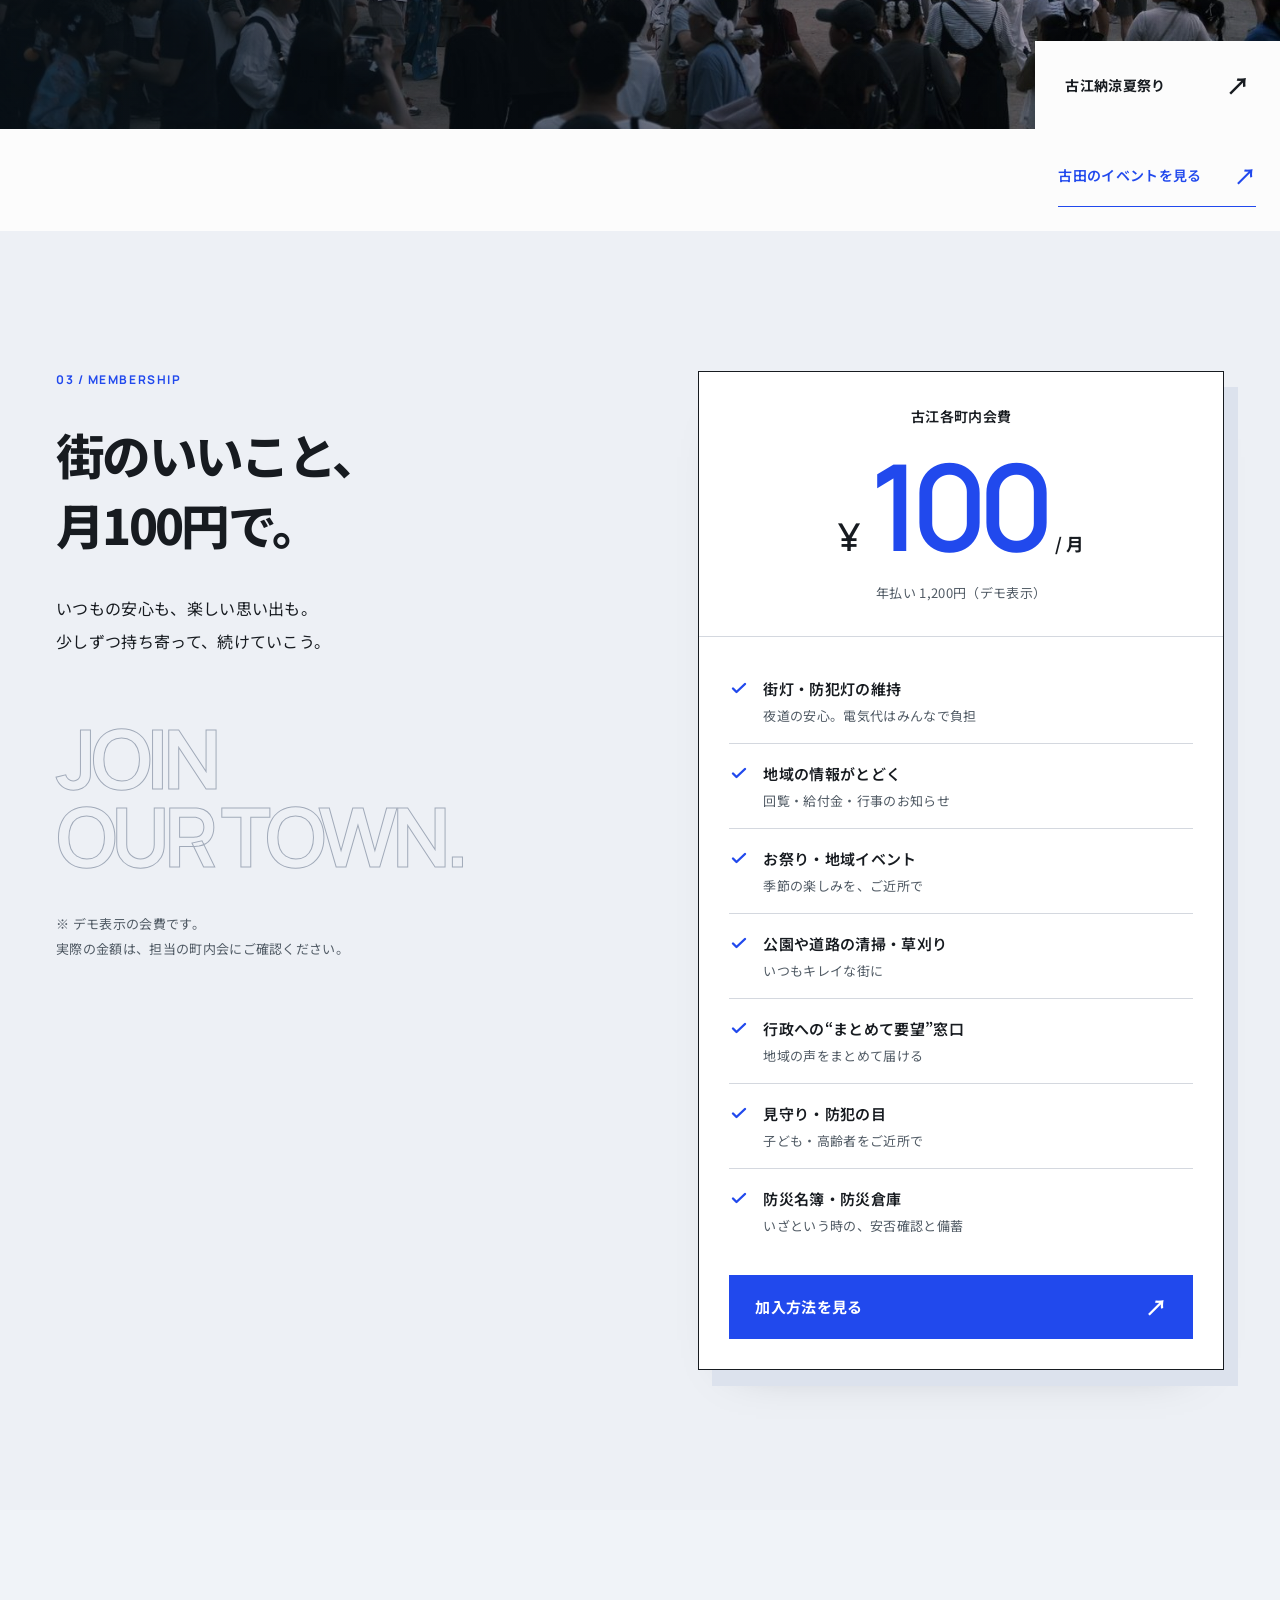
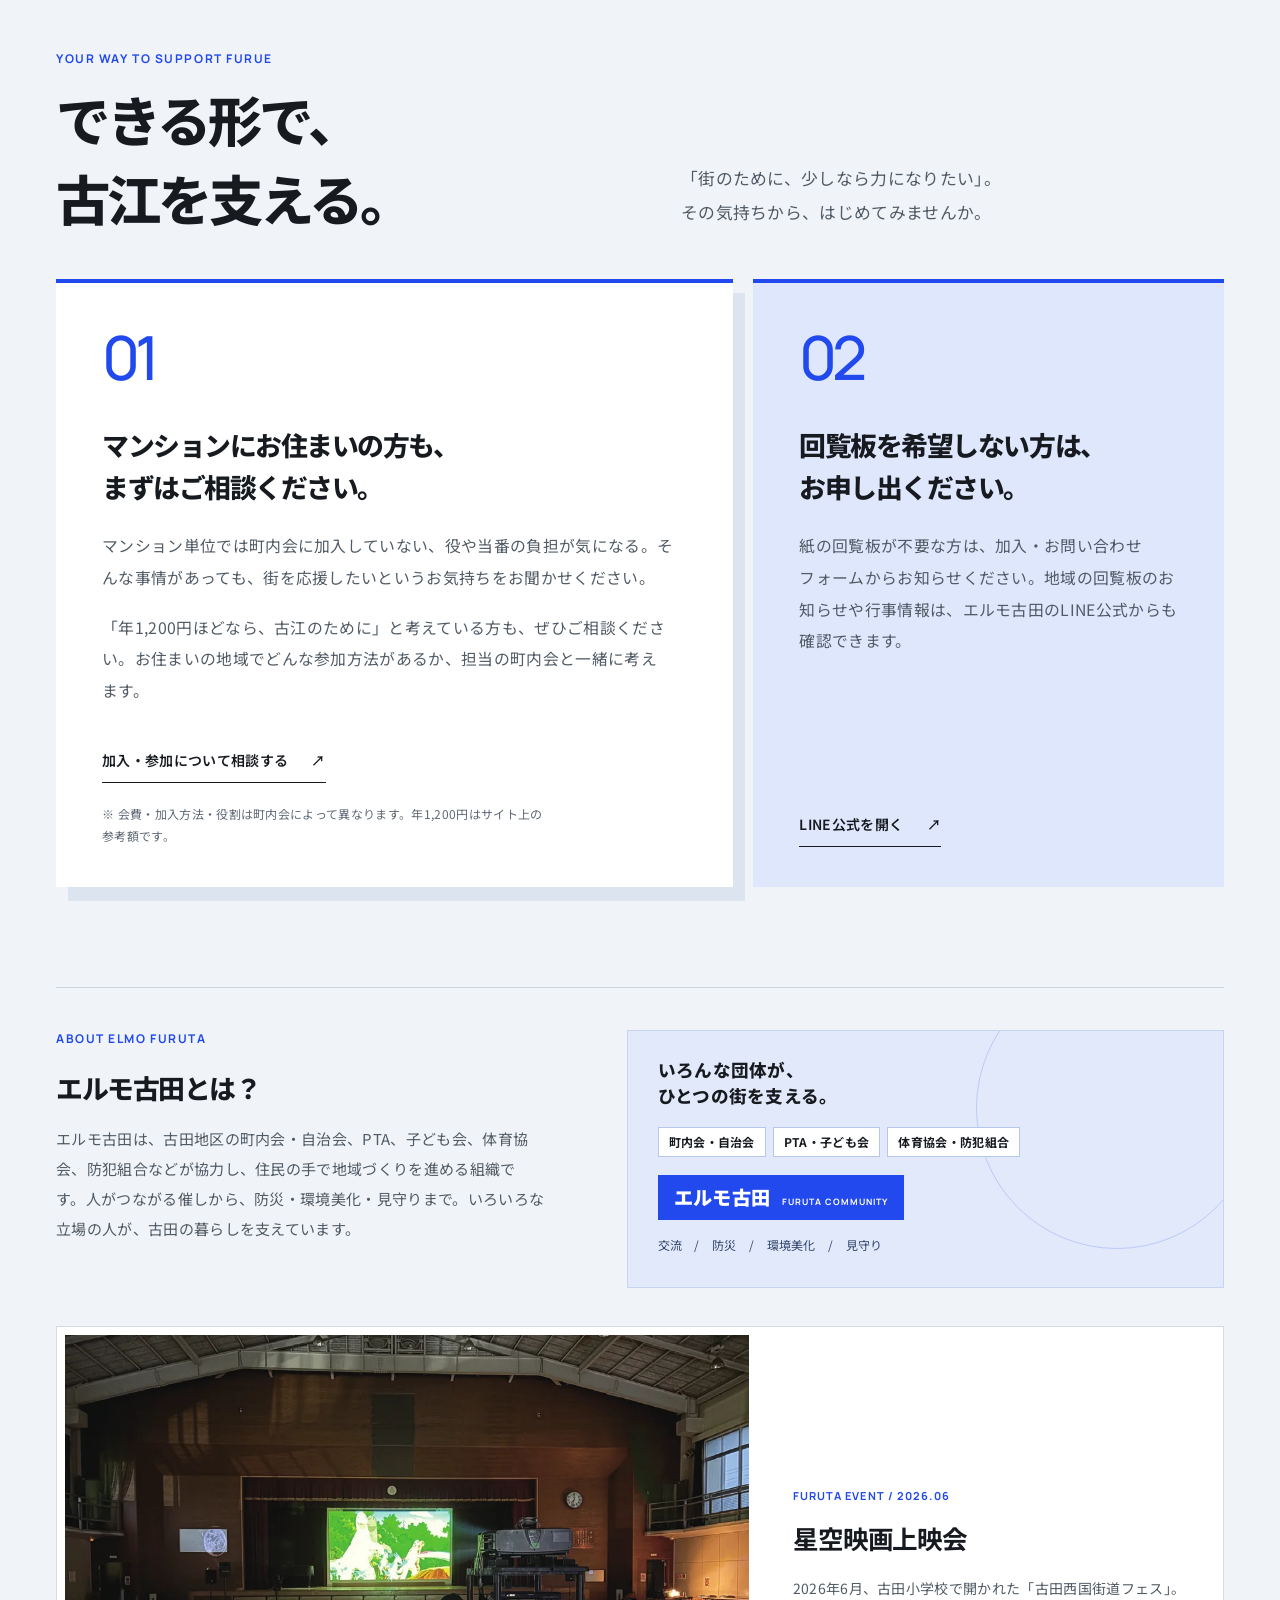
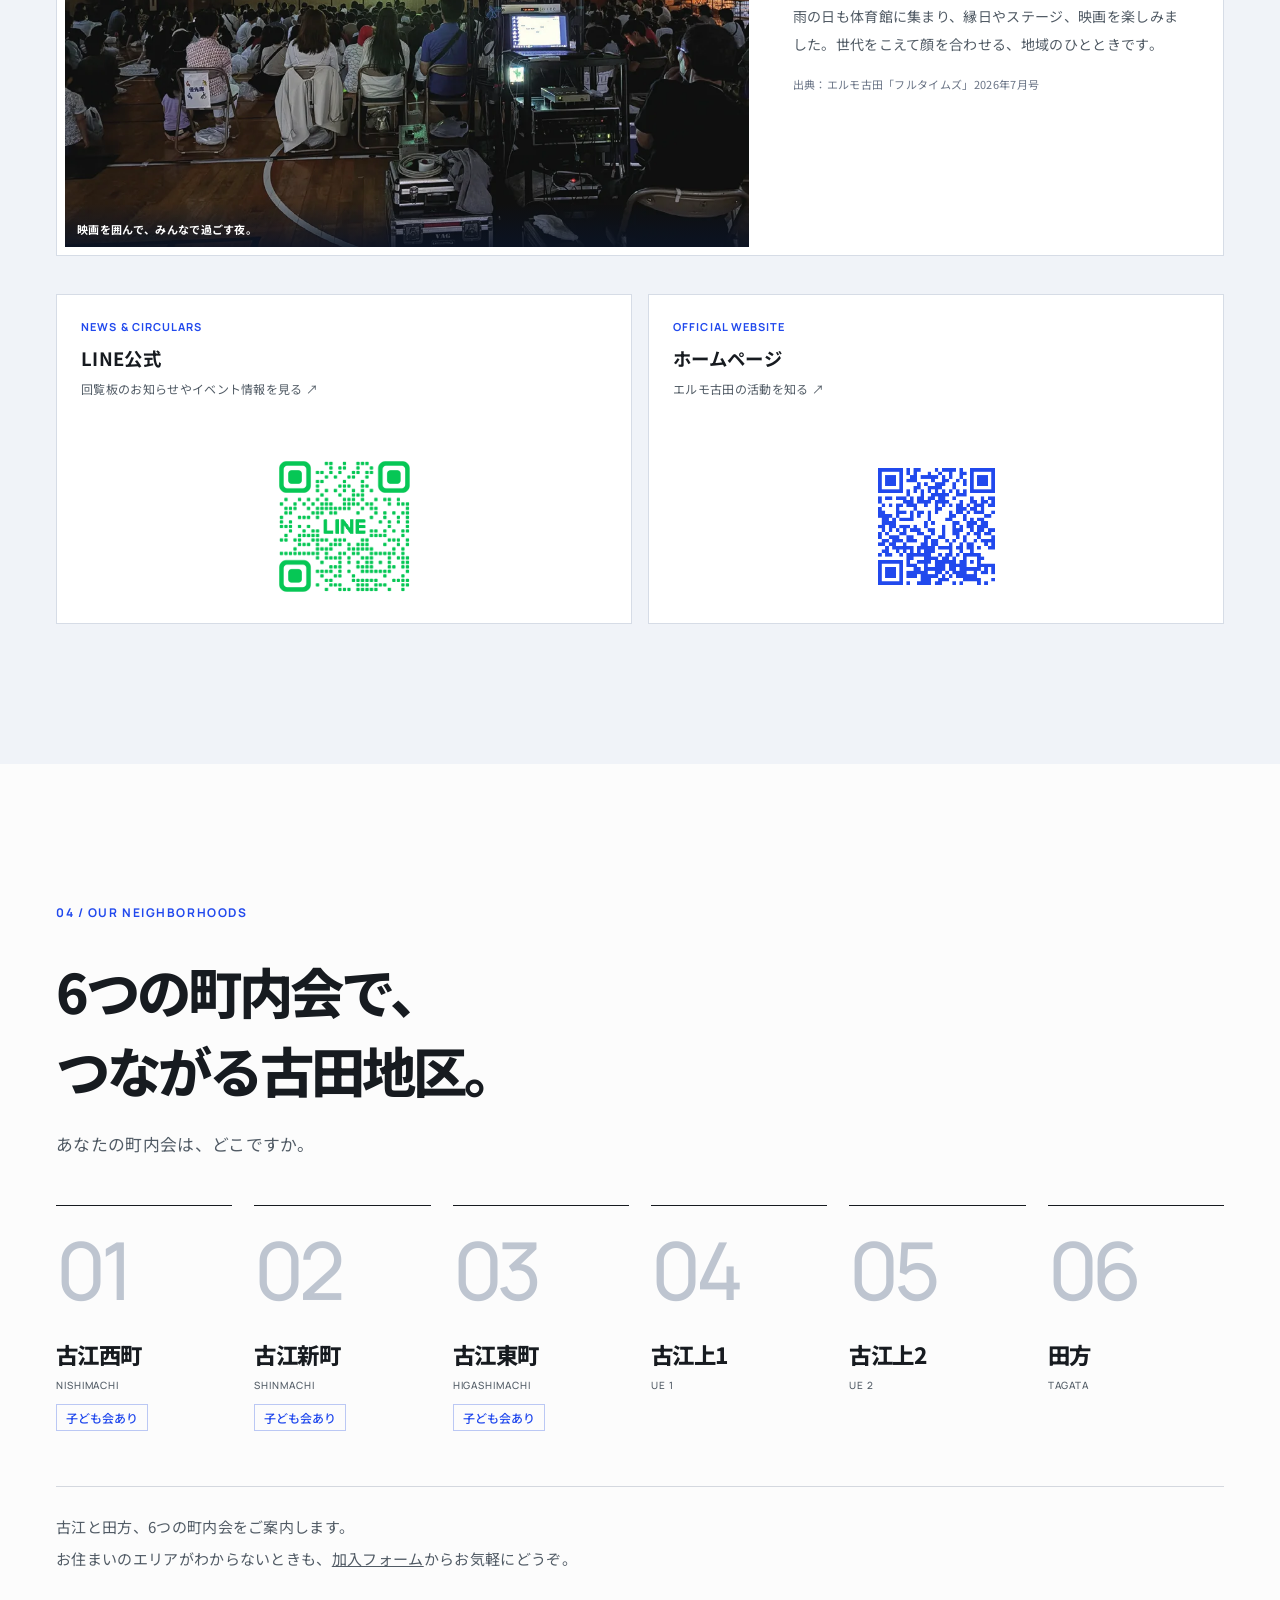
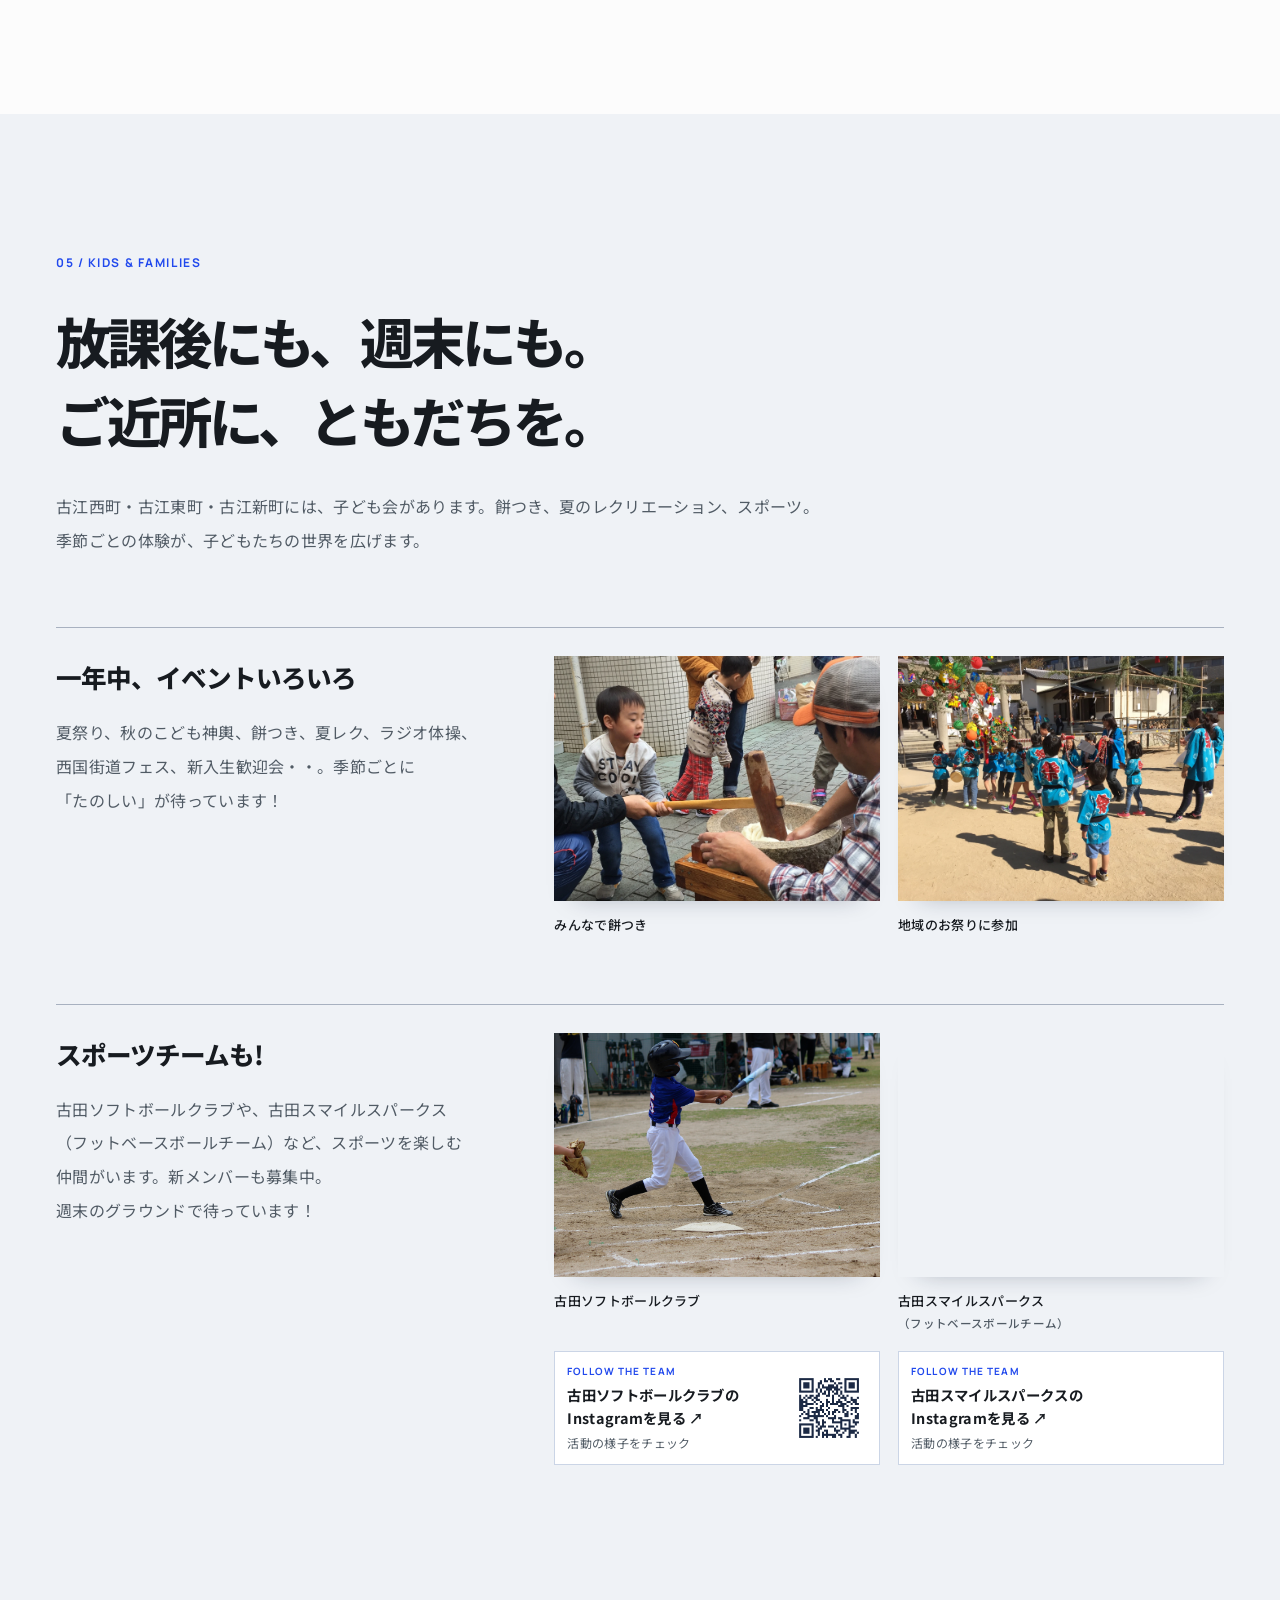
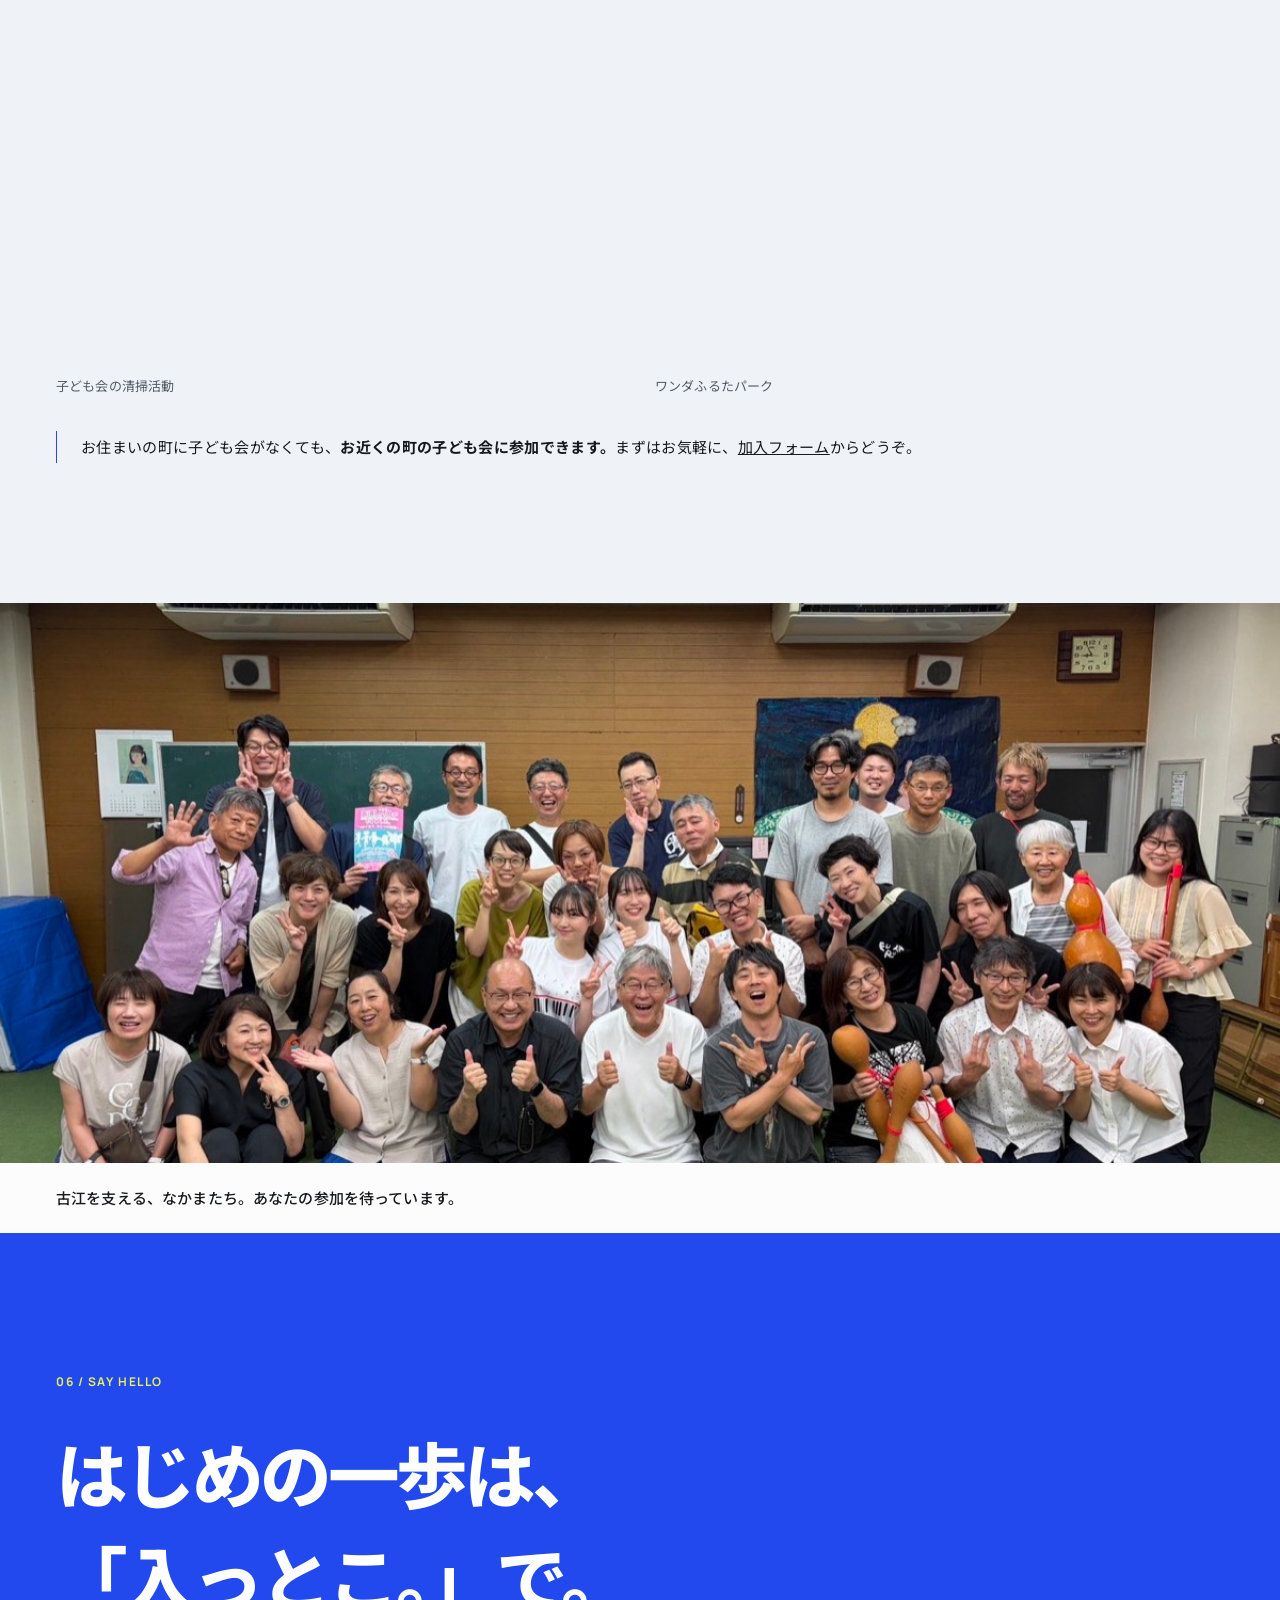
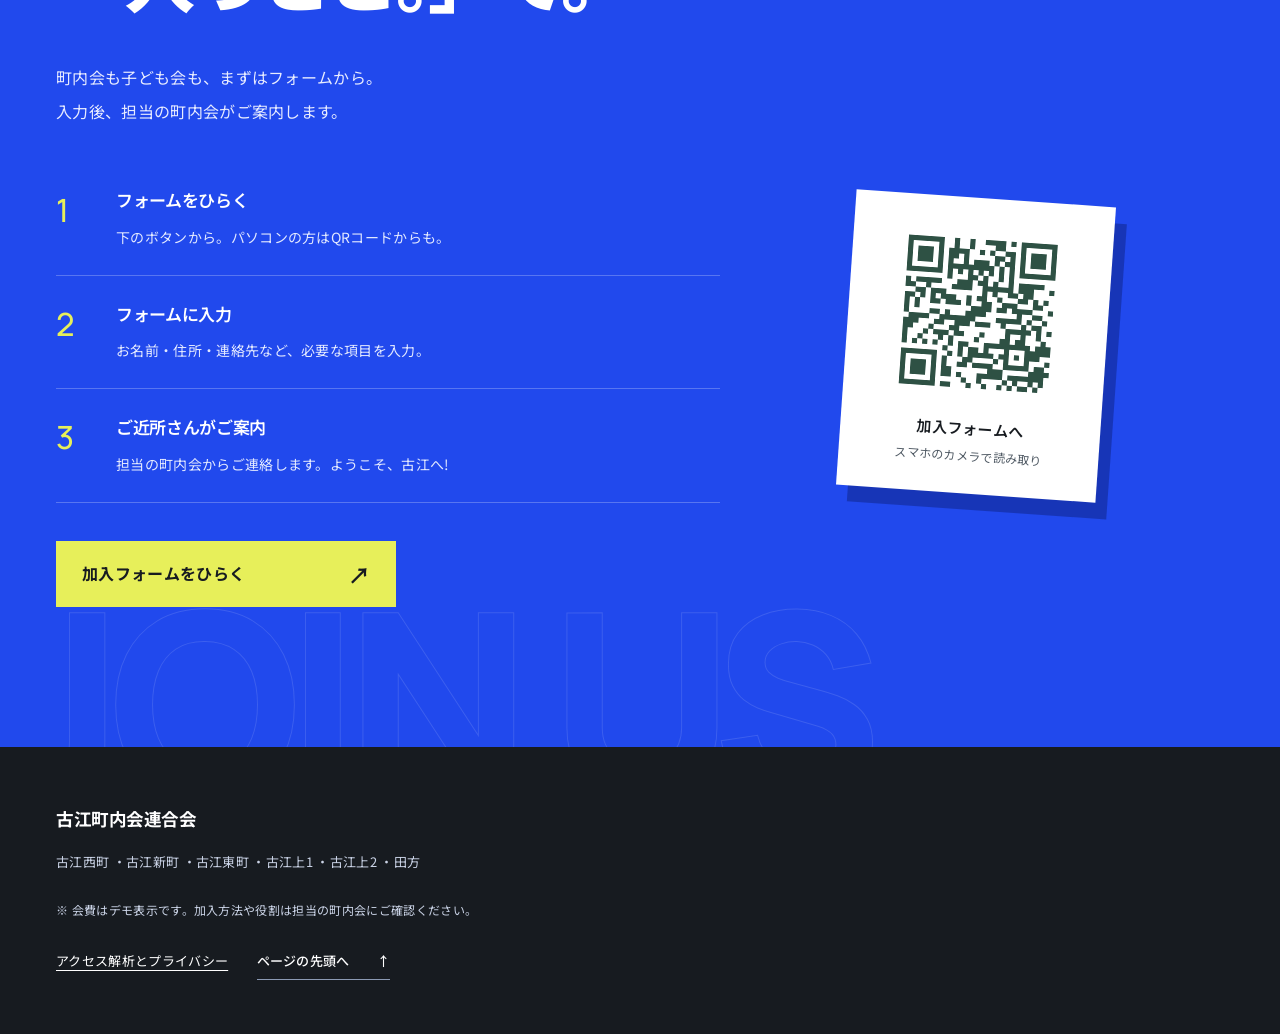
==== commit def3e508: "Add GA4 analytics and privacy notice" ====
--- a/index.html
+++ b/index.html
@@ -1,5 +1,5 @@
 <!doctype html>
-<html lang="ja" data-theme="light"><head><meta charset="utf-8"><meta name="viewport" content="width=device-width, initial-scale=1"><meta name="robots" content="noindex, nofollow"><meta name="theme-color" content="#244bea"><title>古江の町内会、入っとこ｜古江町内会連合会</title><meta name="description" content="お祭りも、子育ても、いつもの安心も。古江町内会の活動・会費・子ども会・加入方法をご案内します。"><link rel="preconnect" href="https://fonts.googleapis.com"><link rel="preconnect" href="https://fonts.gstatic.com" crossorigin><link href="https://fonts.googleapis.com/css2?family=Manrope:wght@400;500;600;700;800&family=Noto+Sans+JP:wght@400;500;600;700;800;900&display=swap" rel="stylesheet"><link rel="stylesheet" href="styles.css?v=20261013"><link rel="stylesheet" href="editorial.css?v=20261013e"><link rel="stylesheet" href="support.css?v=20261013b"></head><body><a class="skip-link" href="#main">本文へスキップ</a><div class="scroll-progress" aria-hidden="true"></div><header class="site-header"><a class="brand" href="#top" aria-label="古江町内会連合会 トップへ"><span>古江町内会連合会<small>FURUE NEIGHBORHOOD</small></span></a><nav aria-label="メインメニュー"><a href="#merit">町内会のいいところ</a><a href="#kids">子ども会</a><a href="#fee">会費</a></nav><a class="header-join" href="#join"><span class="header-join-label">古江の町内会、<br>入っとこ</span><span aria-hidden="true">↗</span></a></header>
+<html lang="ja" data-theme="light"><head><meta charset="utf-8"><meta name="viewport" content="width=device-width, initial-scale=1"><meta name="robots" content="noindex, nofollow"><meta name="theme-color" content="#244bea"><title>古江の町内会、入っとこ｜古江町内会連合会</title><meta name="description" content="お祭りも、子育ても、いつもの安心も。古江町内会の活動・会費・子ども会・加入方法をご案内します。"><link rel="preconnect" href="https://fonts.googleapis.com"><link rel="preconnect" href="https://fonts.gstatic.com" crossorigin><link href="https://fonts.googleapis.com/css2?family=Manrope:wght@400;500;600;700;800&family=Noto+Sans+JP:wght@400;500;600;700;800;900&display=swap" rel="stylesheet"><link rel="stylesheet" href="styles.css?v=20261013"><link rel="stylesheet" href="editorial.css?v=20261015"><link rel="stylesheet" href="support.css?v=20261013b"></head><body><a class="skip-link" href="#main">本文へスキップ</a><div class="scroll-progress" aria-hidden="true"></div><header class="site-header"><a class="brand" href="#top" aria-label="古江町内会連合会 トップへ"><span>古江町内会連合会<small>FURUE NEIGHBORHOOD</small></span></a><nav aria-label="メインメニュー"><a href="#merit">町内会のいいところ</a><a href="#kids">子ども会</a><a href="#fee">会費</a></nav><a class="header-join" href="#join"><span class="header-join-label">古江の町内会、<br>入っとこ</span><span aria-hidden="true">↗</span></a></header>
 <main id="main">
 <section class="hero" id="top" data-parallax-scene><p class="hero-word" aria-hidden="true" data-parallax="0.12">FURUE</p><div class="hero-grid wrap"><div class="hero-copy"><p class="eyebrow">HELLO, FURUE! <span>広島市西区・古江</span></p><h1><span class="hero-title-top">古江の町内会、</span><span class="accent">入っとこ</span></h1><p class="hero-description"><span class="phrase">顔見知りが増える。</span><span class="phrase">街が、</span><span class="phrase">もっと好きになる。</span><br><span class="phrase">お祭りも、</span><span class="phrase">子育ても、</span><span class="phrase">いつもの安心も。</span><br><span class="phrase">ご近所とつくる毎日、</span><span class="phrase">はじめませんか。</span></p><div class="cta-row"><a class="btn btn-primary" href="#join">古江の町内会、入っとこ<span aria-hidden="true">↗</span></a><a class="text-link" href="#merit">町内会って？ <span aria-hidden="true">↓</span></a></div></div><div class="hero-scene hero-scene--photo" data-parallax-scene><figure class="hero-photo-layer" data-parallax="-0.15" data-tilt><img class="hero-photo" src="images/hero_photo.jpg" width="1024" height="768" alt="満開の桜と電停に停まる路面電車、古江の春の風景" fetchpriority="high"><figcaption>いつもの街に、いい出会い。<span>FURUE / HIROSHIMA</span></figcaption></figure><div class="hello-sticker" data-parallax="0.09"><span>ご近所から、<br>おもしろく。</span><b aria-hidden="true">↗</b></div></div></div><div class="hero-bottom wrap"><span>暮らす街を、いっしょにつくろう。</span><div class="hero-tools"><button class="motion-toggle" type="button" aria-pressed="false" hidden>動きを止める</button><a href="#about">SCROLL TO EXPLORE <span aria-hidden="true">↓</span></a></div></div></section>
 <div class="ticker" aria-hidden="true"><div data-marquee>HELLO, FURUE! <span>✳</span> GOOD NEIGHBORS, GOOD DAYS. <span>✳</span> HELLO, FURUE! <span>✳</span> GOOD NEIGHBORS, GOOD DAYS. <span>✳</span></div></div>
@@ -194,8 +194,22 @@
   <div class="wrap">
     <div class="logo">古江町内会連合会</div>
     <p><span class="phrase">古江西町 ・ </span><span class="phrase">古江新町 ・ </span><span class="phrase">古江東町 ・ </span><span class="phrase">古江上1 ・ </span><span class="phrase">古江上2 ・ </span><span class="phrase">田方</span></p>
-    <p class="demo-note"><span class="phrase">※ 会費はデモ表示です。</span><span class="phrase">加入方法や役割は</span><span class="phrase">担当の町内会にご確認ください。</span></p><a class="footer-top" href="#top">ページの先頭へ <span aria-hidden="true">↑</span></a>
+    <p class="demo-note"><span class="phrase">※ 会費はデモ表示です。</span><span class="phrase">加入方法や役割は</span><span class="phrase">担当の町内会にご確認ください。</span></p>
+    <a class="footer-privacy" href="privacy.html">アクセス解析とプライバシー</a>
+    <a class="footer-top" href="#top">ページの先頭へ <span aria-hidden="true">↑</span></a>
   </div>
 </footer>
 
+<script async src="https://www.googletagmanager.com/gtag/js?id=G-ZBJ2Z2RH3M"></script>
+<script>
+  window.dataLayer = window.dataLayer || [];
+  function gtag(){dataLayer.push(arguments);}
+  gtag('js', new Date());
+  gtag('config', 'G-ZBJ2Z2RH3M', {
+    page_location: window.location.origin + window.location.pathname,
+    allow_google_signals: false,
+    allow_ad_personalization_signals: false
+  });
+</script>
+<script src="analytics.js?v=20261015" defer></script>
 <script src="script.js" defer></script></body></html>
--- a/editorial.css
+++ b/editorial.css
@@ -169,6 +169,8 @@
 footer .logo{font-size:1.1rem;font-weight:700;letter-spacing:-.025em}
 footer p{font-size:.8125rem;line-height:2.1}
 footer .demo-note{font-size:.75rem}
+.footer-privacy{display:inline-block;color:#fff;font-size:.8125rem;margin:22px 24px 0 0;text-decoration:underline;text-underline-offset:4px}
+.footer-privacy:hover{color:#ffe184}
 .footer-top{font-size:.8125rem;font-weight:500}
 [data-reveal].will-reveal{translate:0 42px;transition:opacity .8s ease,translate .9s cubic-bezier(.16,1,.3,1)}
 [data-reveal].is-visible{translate:0 0}
